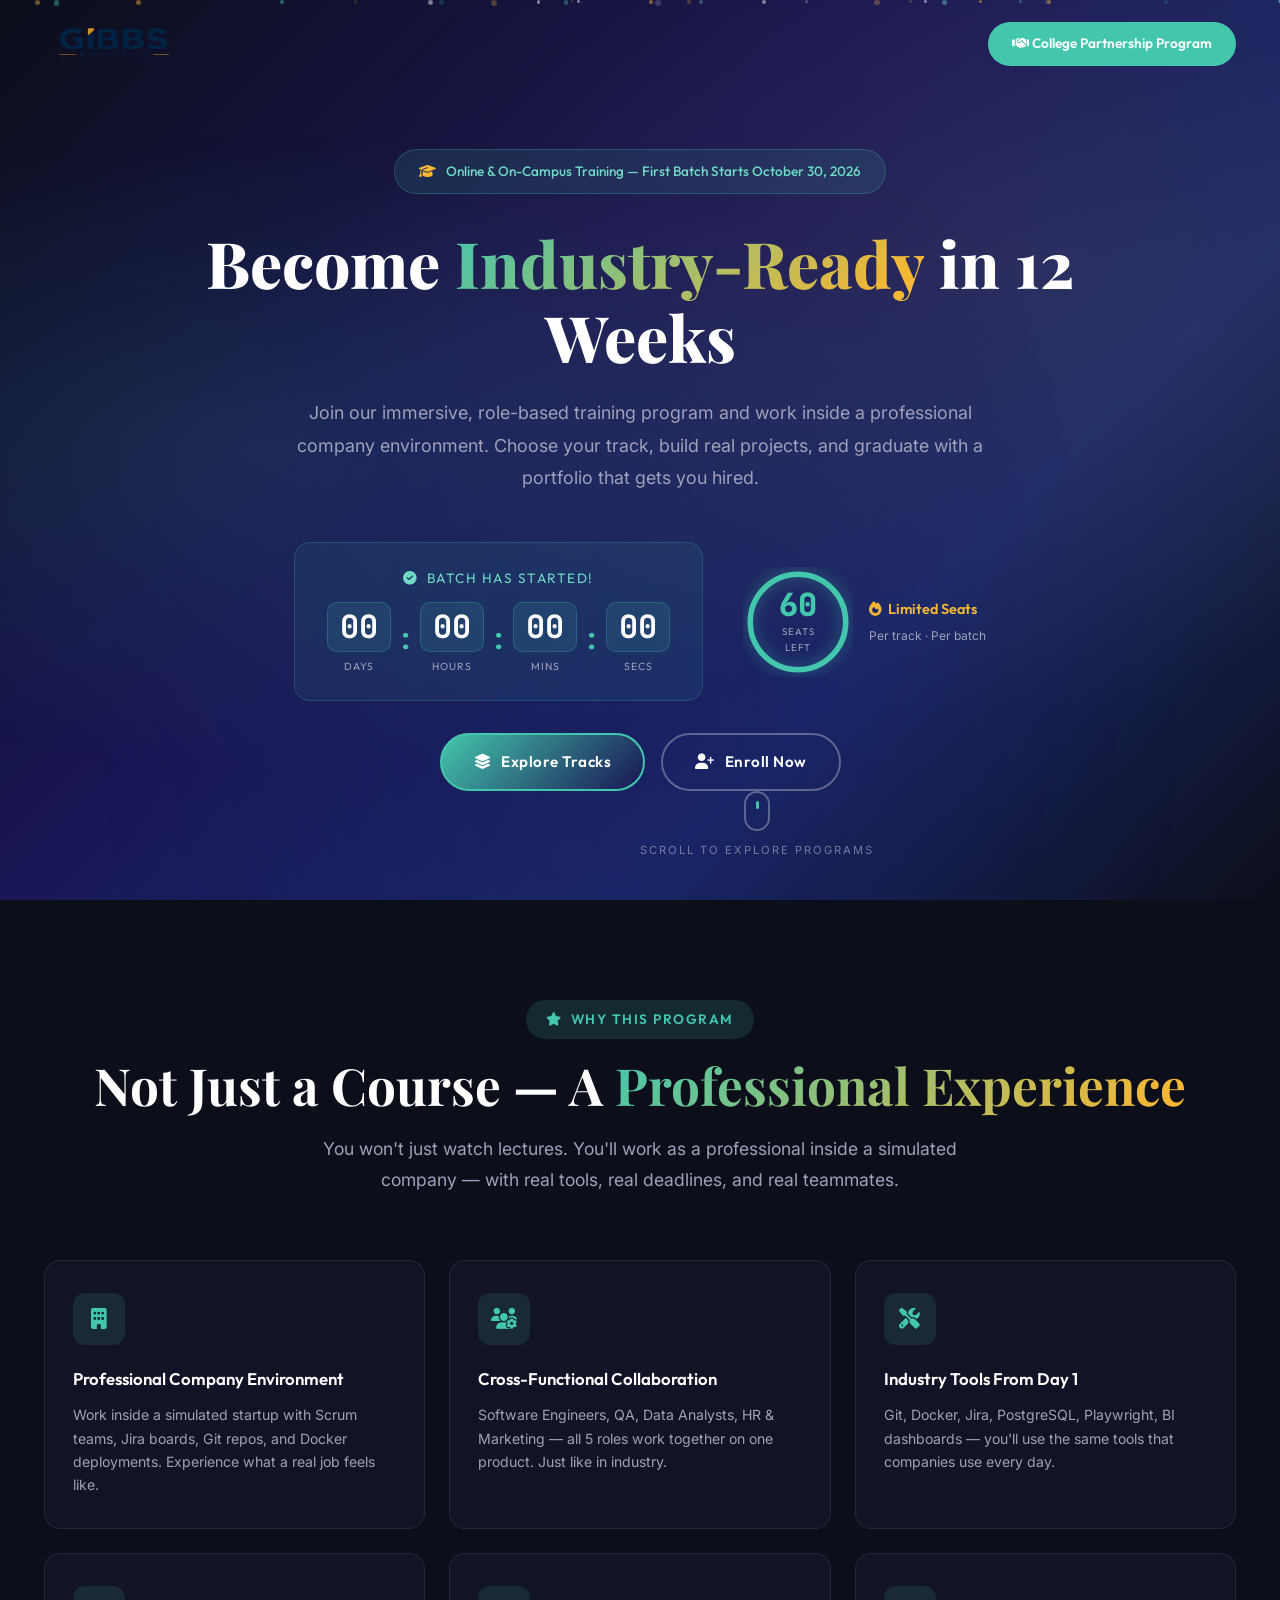
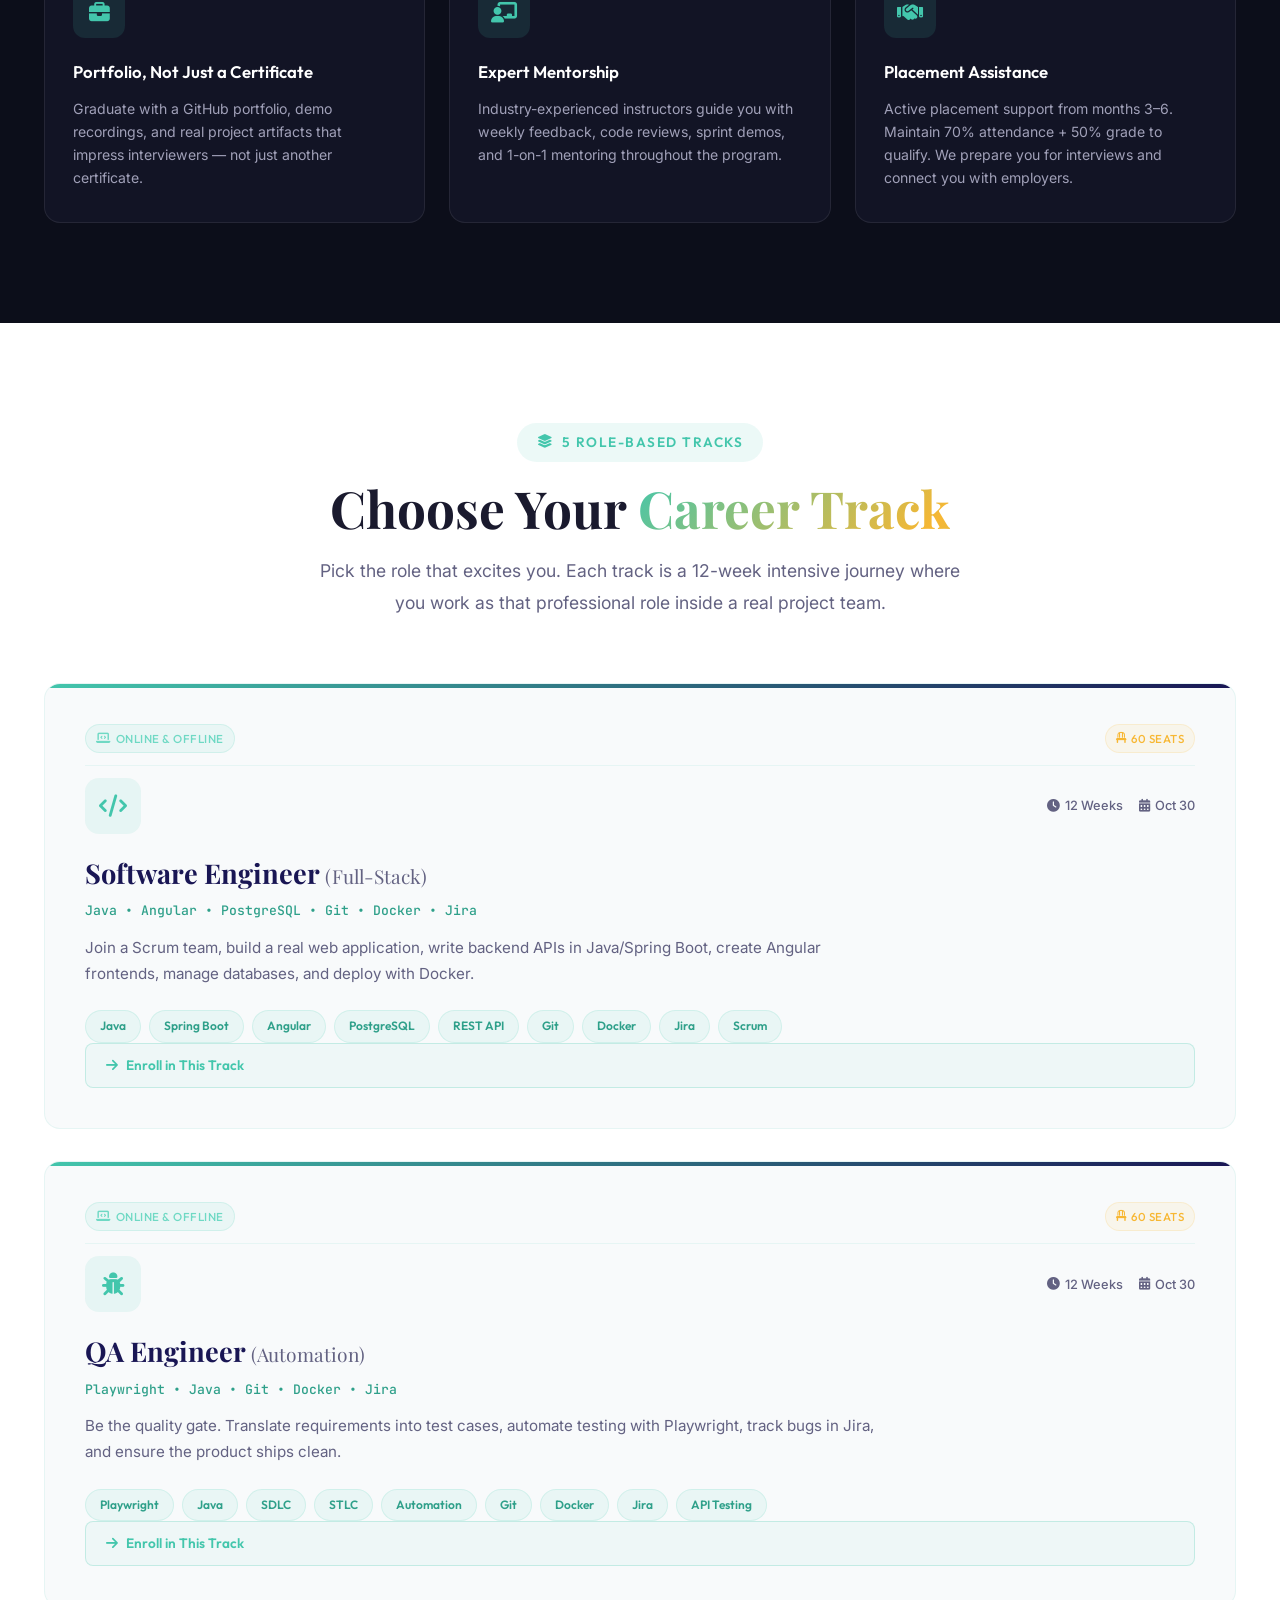
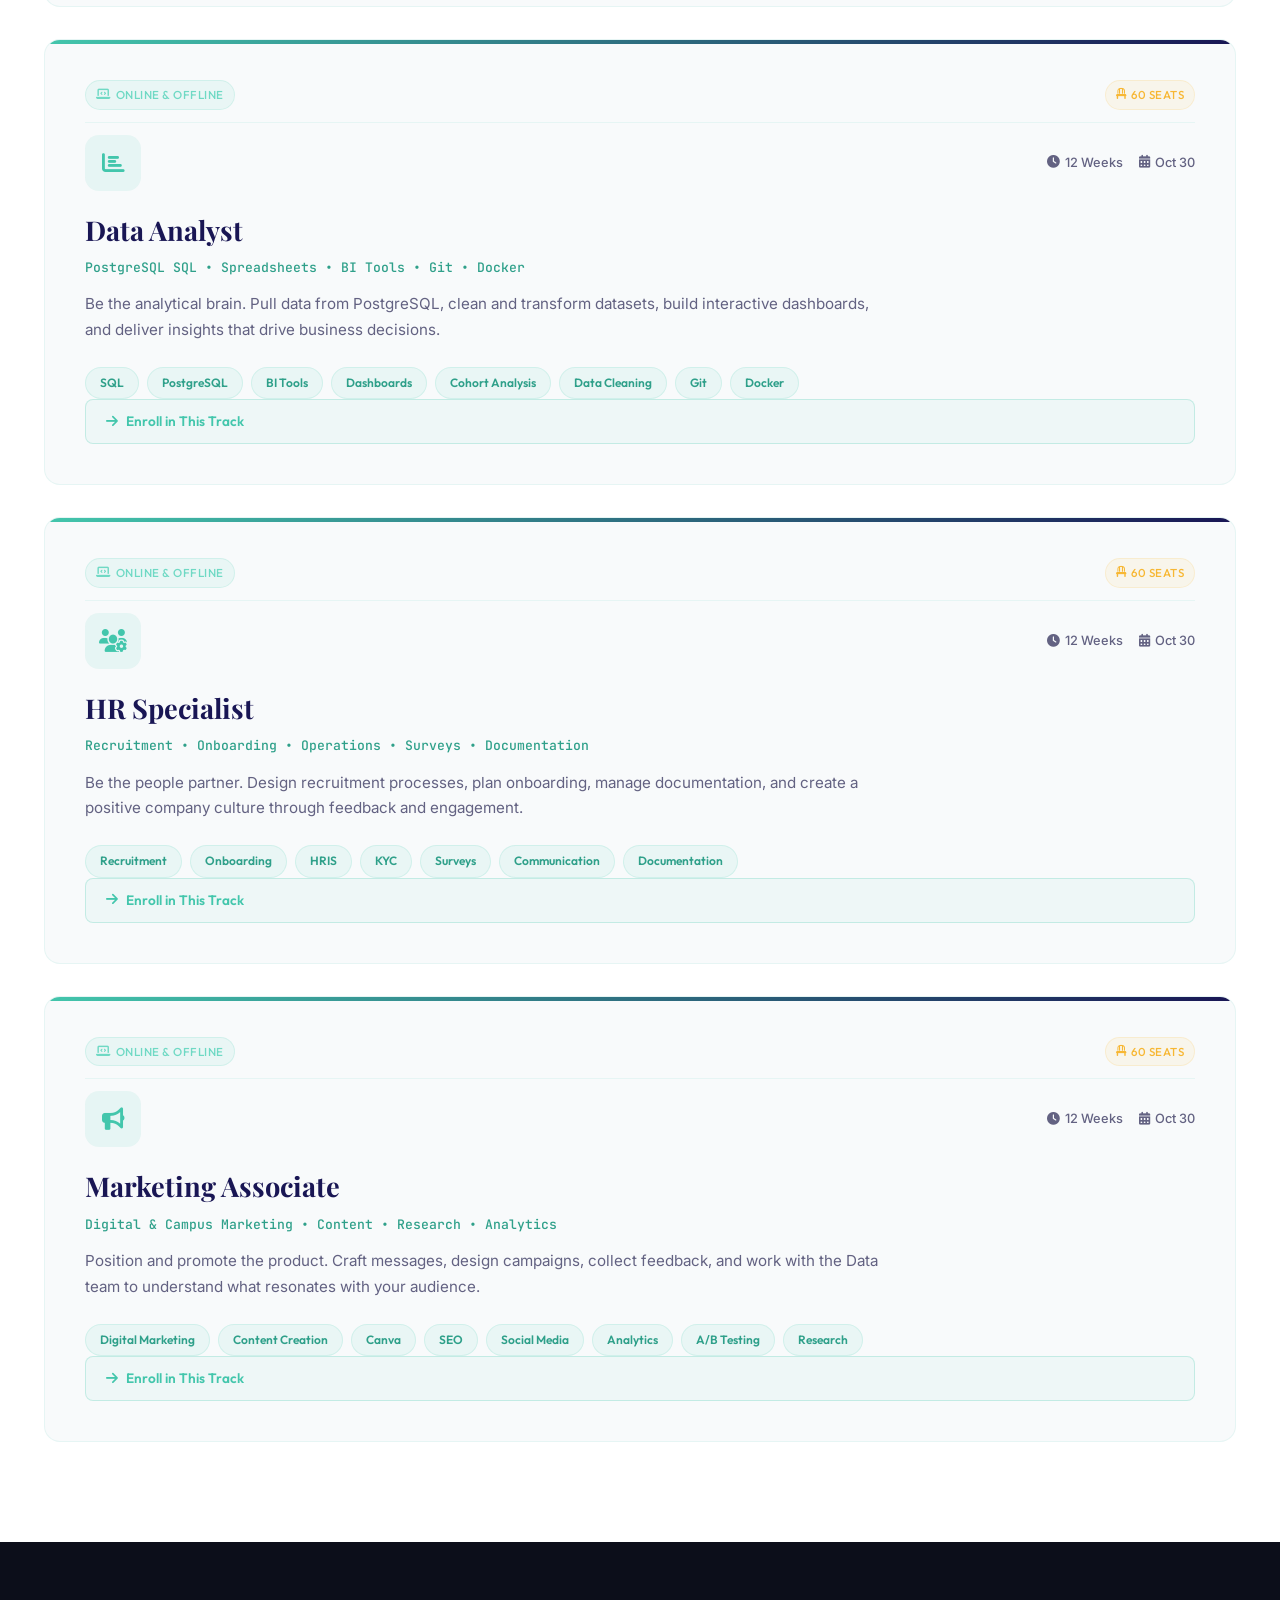
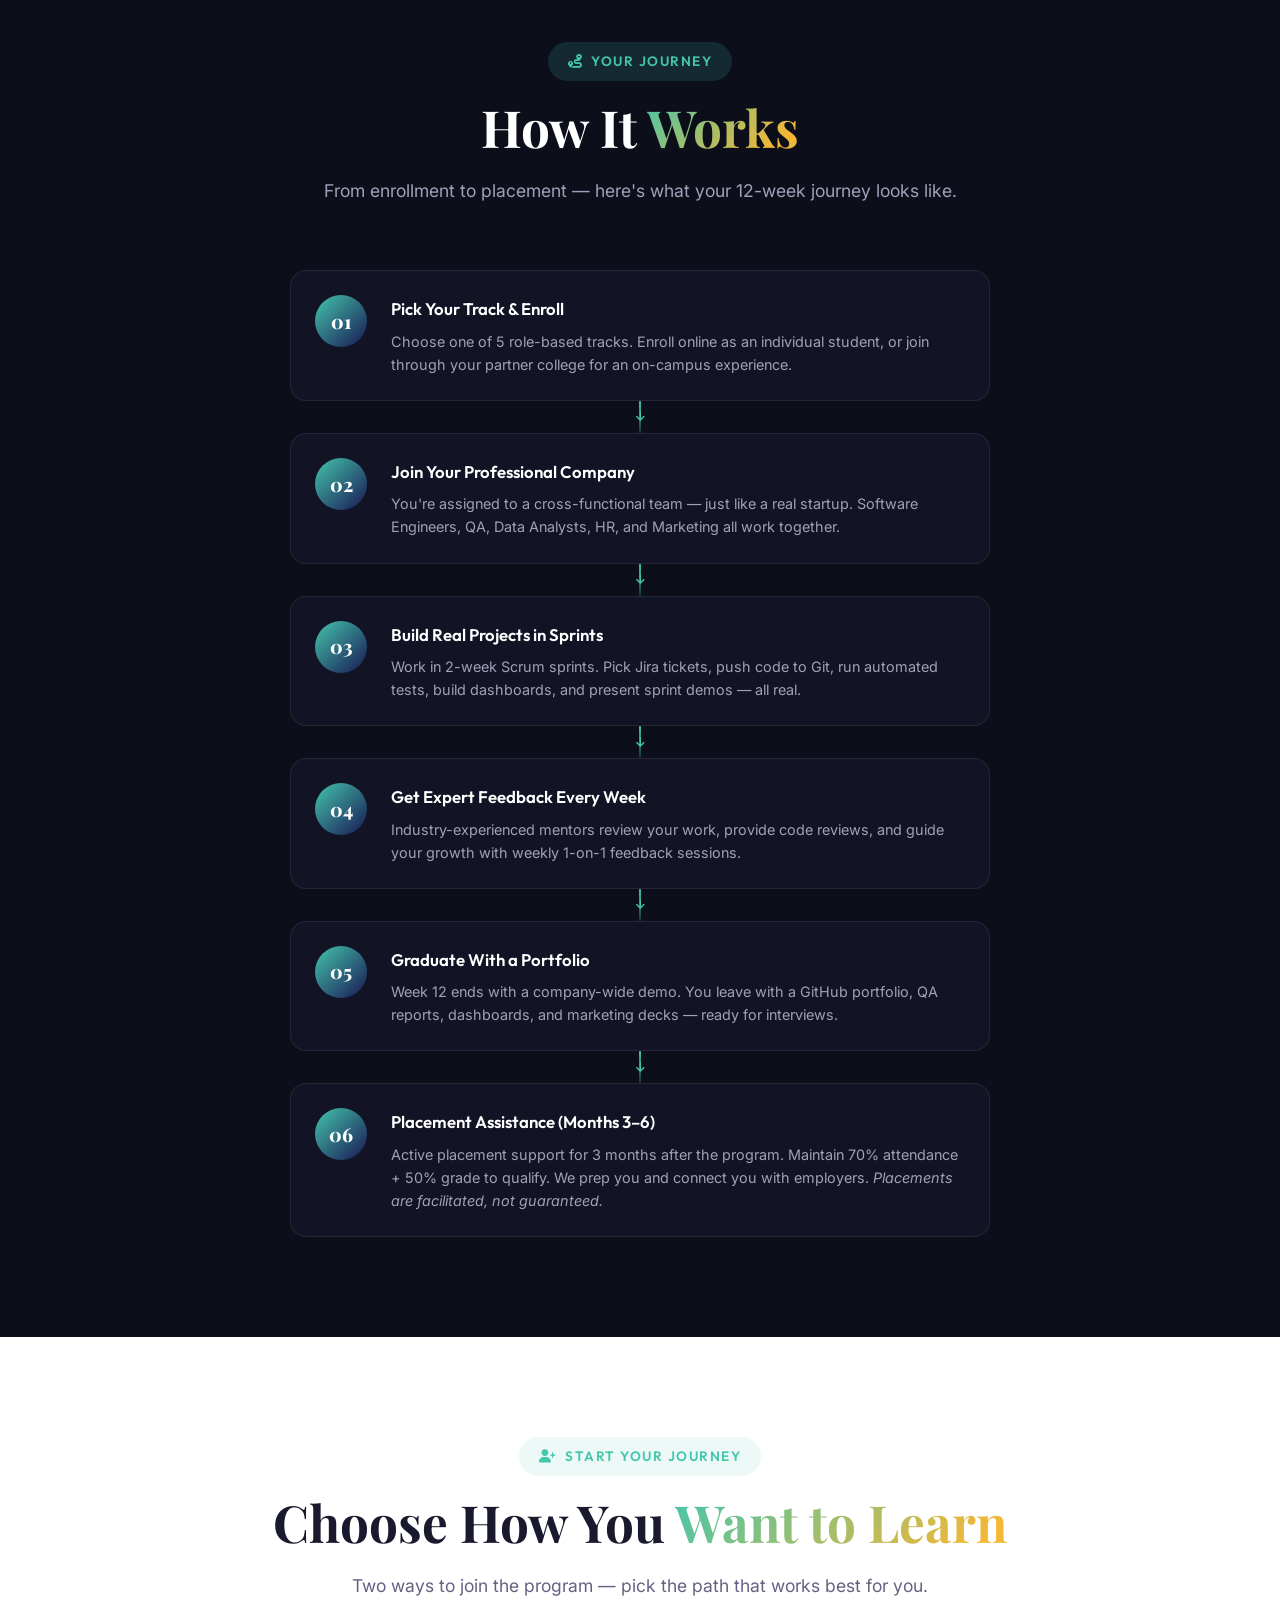
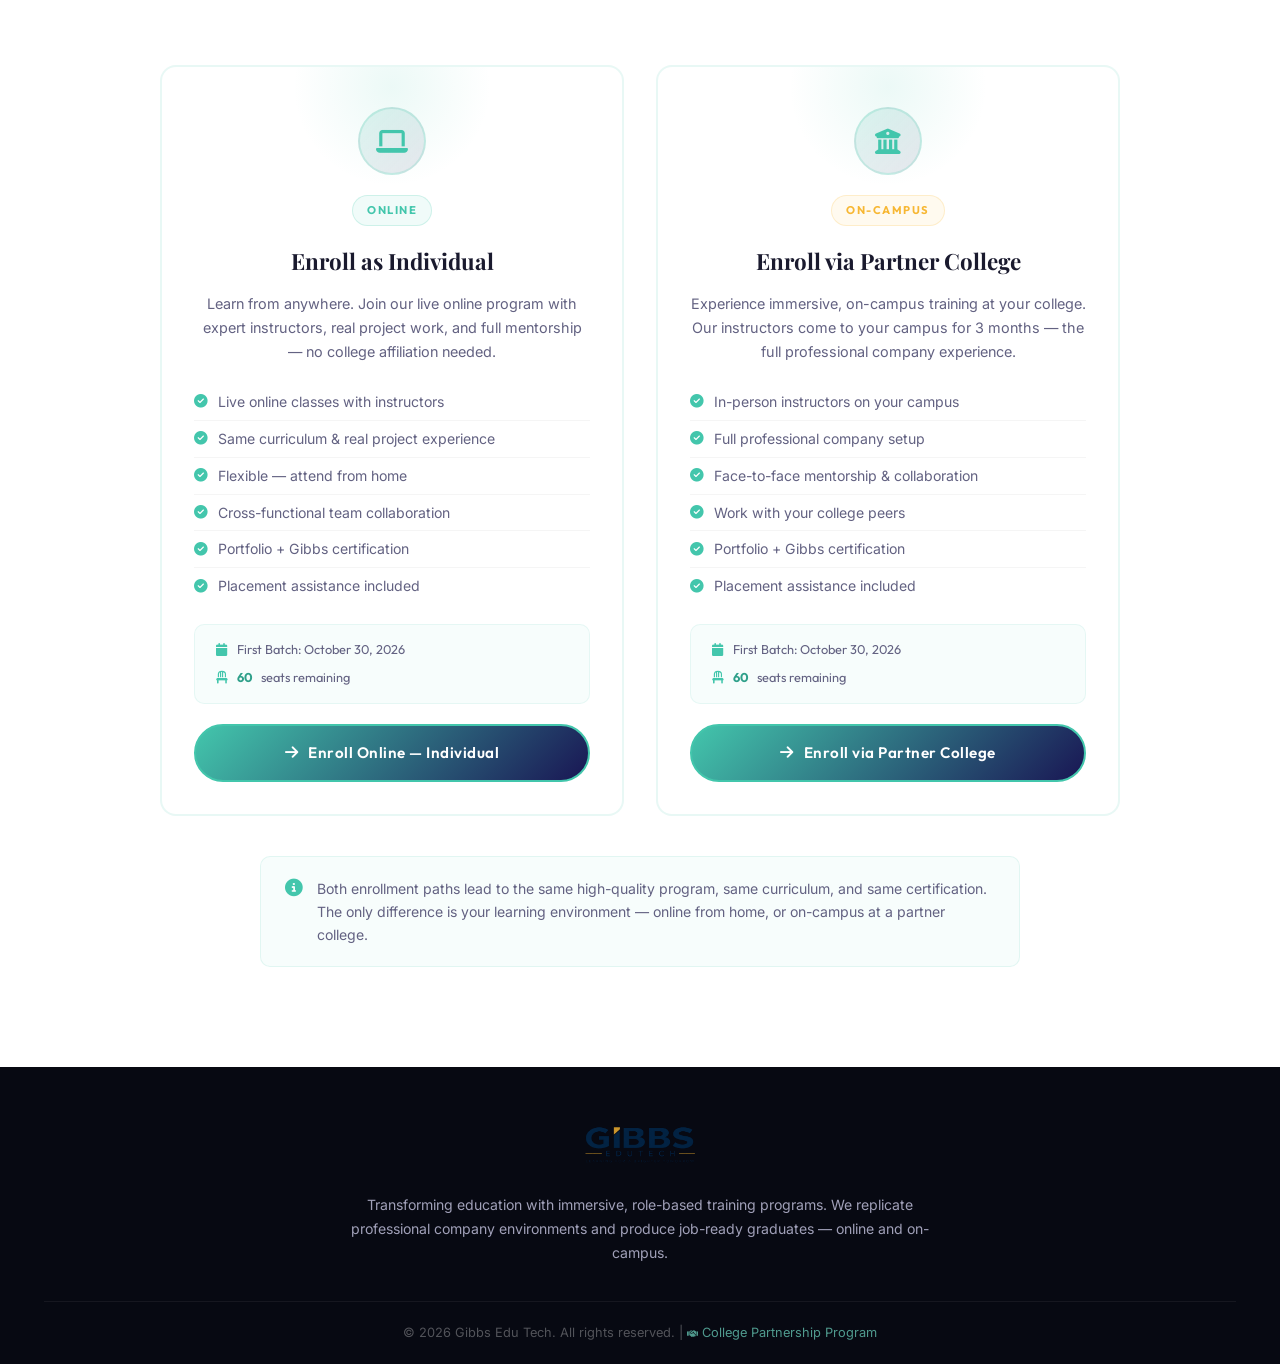
==== index.html @ beeeacd2 "feat: new student-facing index page with enrollment, countdown & seats; move partnership to partners" ====
<!DOCTYPE html>
<html lang="en">
<head>
    <meta charset="UTF-8">
    <meta name="viewport" content="width=device-width, initial-scale=1.0">
    <title>Gibbs Edu Tech — Industry-Ready Training for Students</title>
    <meta name="description" content="Become an industry-ready professional in 12 weeks. Choose from 5 role-based tracks — Software Engineer, QA Engineer, Data Analyst, HR Specialist & Marketing Associate. First batch starts October 30.">
    <link rel="icon" type="image/png" href="assets/images/gibbs-icon.png">
    <link href="https://fonts.googleapis.com/css2?family=Playfair+Display:wght@400;500;600;700;800;900&family=Inter:wght@300;400;500;600;700;800&family=Outfit:wght@300;400;500;600;700&family=JetBrains+Mono:wght@400;500;600&display=swap" rel="stylesheet">
    <link rel="stylesheet" href="https://cdnjs.cloudflare.com/ajax/libs/font-awesome/6.5.1/css/all.min.css">
    <link rel="stylesheet" href="assets/css/style.css">
    <link rel="stylesheet" href="assets/css/student.css">
</head>
<body class="student-page">

<!-- ===================== NAVIGATION ===================== -->
<nav id="main-nav">
    <div class="nav-inner">
        <a href="index.html" class="nav-logo">
            <img src="assets/images/logo.png" alt="Gibbs Edu Tech Logo" class="logo-img">
        </a>
        <ul class="nav-links">
            <!-- Navigation intentionally minimal — pages don't exist yet -->
        </ul>
        <a href="partnership.html" class="nav-cta"><i class="fas fa-handshake"></i> College Partnership Program</a>
        <button class="mobile-toggle" id="mobileToggle" aria-label="Toggle menu">
            <span></span><span></span><span></span>
        </button>
    </div>
</nav>

<!-- ===================== HERO ===================== -->
<section id="hero" class="student-hero">
    <div class="hero-bg-overlay"></div>
    <div class="hero-particles" id="heroParticles"></div>
    <div class="hero-content">
        <div class="hero-badge animate-fade-up">
            <i class="fas fa-graduation-cap"></i>
            <span>Online & On-Campus Training — First Batch Starts October 30, 2026</span>
        </div>
        <h1 class="hero-title animate-fade-up delay-1">
            Become <span class="gradient-text">Industry-Ready</span> in 12 Weeks
        </h1>
        <p class="hero-subtitle animate-fade-up delay-2">
            Join our immersive, role-based training program and work inside a professional company environment. Choose your track, build real projects, and graduate with a portfolio that gets you hired.
        </p>

        <!-- Countdown + Seats Row -->
        <div class="hero-urgency-row animate-fade-up delay-3">
            <div class="countdown-box" id="countdownBox">
                <div class="countdown-label"><i class="fas fa-clock"></i> First Batch Starts In</div>
                <div class="countdown-timer" id="countdownTimer">
                    <div class="countdown-unit">
                        <span class="cd-num" id="cdDays">00</span>
                        <span class="cd-label">Days</span>
                    </div>
                    <div class="countdown-sep">:</div>
                    <div class="countdown-unit">
                        <span class="cd-num" id="cdHours">00</span>
                        <span class="cd-label">Hours</span>
                    </div>
                    <div class="countdown-sep">:</div>
                    <div class="countdown-unit">
                        <span class="cd-num" id="cdMins">00</span>
                        <span class="cd-label">Mins</span>
                    </div>
                    <div class="countdown-sep">:</div>
                    <div class="countdown-unit">
                        <span class="cd-num" id="cdSecs">00</span>
                        <span class="cd-label">Secs</span>
                    </div>
                </div>
            </div>
            <div class="seats-box">
                <div class="seats-circle">
                    <svg viewBox="0 0 120 120" class="seats-ring">
                        <circle cx="60" cy="60" r="52" class="seats-ring-bg"/>
                        <circle cx="60" cy="60" r="52" class="seats-ring-fill" id="seatsRingFill"/>
                    </svg>
                    <div class="seats-number">
                        <span class="seats-count" id="seatsCount">60</span>
                        <span class="seats-label">seats left</span>
                    </div>
                </div>
                <div class="seats-meta">
                    <span class="seats-tag"><i class="fas fa-fire"></i> Limited Seats</span>
                    <span class="seats-sub">Per track · Per batch</span>
                </div>
            </div>
        </div>

        <div class="hero-buttons animate-fade-up delay-4">
            <a href="#tracks" class="btn btn-primary"><i class="fas fa-layer-group"></i> Explore Tracks</a>
            <a href="#enroll" class="btn btn-outline"><i class="fas fa-user-plus"></i> Enroll Now</a>
        </div>
    </div>
    <div class="scroll-indicator animate-fade-up delay-5">
        <div class="mouse"><div class="mouse-wheel"></div></div>
        <span>Scroll to explore programs</span>
    </div>
</section>

<!-- ===================== WHAT YOU GET ===================== -->
<section id="what-you-get" class="section section-dark">
    <div class="container">
        <div class="section-header">
            <span class="section-tag"><i class="fas fa-star"></i> Why This Program</span>
            <h2 class="section-title">Not Just a Course — A <span class="gradient-text">Professional Experience</span></h2>
            <p class="section-subtitle">You won't just watch lectures. You'll work as a professional inside a simulated company — with real tools, real deadlines, and real teammates.</p>
        </div>

        <div class="value-grid">
            <div class="value-card">
                <div class="value-icon"><i class="fas fa-building"></i></div>
                <h4>Professional Company Environment</h4>
                <p>Work inside a simulated startup with Scrum teams, Jira boards, Git repos, and Docker deployments. Experience what a real job feels like.</p>
            </div>
            <div class="value-card">
                <div class="value-icon"><i class="fas fa-users-cog"></i></div>
                <h4>Cross-Functional Collaboration</h4>
                <p>Software Engineers, QA, Data Analysts, HR & Marketing — all 5 roles work together on one product. Just like in industry.</p>
            </div>
            <div class="value-card">
                <div class="value-icon"><i class="fas fa-tools"></i></div>
                <h4>Industry Tools From Day 1</h4>
                <p>Git, Docker, Jira, PostgreSQL, Playwright, BI dashboards — you'll use the same tools that companies use every day.</p>
            </div>
            <div class="value-card">
                <div class="value-icon"><i class="fas fa-briefcase"></i></div>
                <h4>Portfolio, Not Just a Certificate</h4>
                <p>Graduate with a GitHub portfolio, demo recordings, and real project artifacts that impress interviewers — not just another certificate.</p>
            </div>
            <div class="value-card">
                <div class="value-icon"><i class="fas fa-chalkboard-teacher"></i></div>
                <h4>Expert Mentorship</h4>
                <p>Industry-experienced instructors guide you with weekly feedback, code reviews, sprint demos, and 1-on-1 mentoring throughout the program.</p>
            </div>
            <div class="value-card">
                <div class="value-icon"><i class="fas fa-handshake"></i></div>
                <h4>Placement Assistance</h4>
                <p>Active placement support from months 3–6. Maintain 70% attendance + 50% grade to qualify. We prepare you for interviews and connect you with employers.</p>
            </div>
        </div>
    </div>
</section>

<!-- ===================== TRACKS ===================== -->
<section id="tracks" class="section">
    <div class="container">
        <div class="section-header">
            <span class="section-tag"><i class="fas fa-layer-group"></i> 5 Role-Based Tracks</span>
            <h2 class="section-title">Choose Your <span class="gradient-text">Career Track</span></h2>
            <p class="section-subtitle">Pick the role that excites you. Each track is a 12-week intensive journey where you work as that professional role inside a real project team.</p>
        </div>

        <div class="programs-grid student-tracks-grid">

            <!-- Software Engineer -->
            <div class="program-card student-track-card" id="track-se">
                <div class="program-card-accent"></div>
                <div class="track-badge-row">
                    <span class="track-mode"><i class="fas fa-laptop-code"></i> Online & Offline</span>
                    <span class="track-seats"><i class="fas fa-chair"></i> 60 seats</span>
                </div>
                <div class="program-card-header">
                    <div class="program-icon"><i class="fas fa-code"></i></div>
                    <div class="program-meta">
                        <span class="program-duration"><i class="fas fa-clock"></i> 12 Weeks</span>
                        <span class="program-batch"><i class="fas fa-calendar-alt"></i> Oct 30</span>
                    </div>
                </div>
                <h3 class="program-name">Software Engineer <span>(Full-Stack)</span></h3>
                <p class="program-tagline">Java • Angular • PostgreSQL • Git • Docker • Jira</p>
                <p class="program-desc">Join a Scrum team, build a real web application, write backend APIs in Java/Spring Boot, create Angular frontends, manage databases, and deploy with Docker.</p>
                <div class="program-skills">
                    <span>Java</span><span>Spring Boot</span><span>Angular</span><span>PostgreSQL</span><span>REST API</span><span>Git</span><span>Docker</span><span>Jira</span><span>Scrum</span>
                </div>
                <a href="#enroll" class="track-enroll-btn"><i class="fas fa-arrow-right"></i> Enroll in This Track</a>
            </div>

            <!-- QA Engineer -->
            <div class="program-card student-track-card" id="track-qa">
                <div class="program-card-accent"></div>
                <div class="track-badge-row">
                    <span class="track-mode"><i class="fas fa-laptop-code"></i> Online & Offline</span>
                    <span class="track-seats"><i class="fas fa-chair"></i> 60 seats</span>
                </div>
                <div class="program-card-header">
                    <div class="program-icon"><i class="fas fa-bug"></i></div>
                    <div class="program-meta">
                        <span class="program-duration"><i class="fas fa-clock"></i> 12 Weeks</span>
                        <span class="program-batch"><i class="fas fa-calendar-alt"></i> Oct 30</span>
                    </div>
                </div>
                <h3 class="program-name">QA Engineer <span>(Automation)</span></h3>
                <p class="program-tagline">Playwright • Java • Git • Docker • Jira</p>
                <p class="program-desc">Be the quality gate. Translate requirements into test cases, automate testing with Playwright, track bugs in Jira, and ensure the product ships clean.</p>
                <div class="program-skills">
                    <span>Playwright</span><span>Java</span><span>SDLC</span><span>STLC</span><span>Automation</span><span>Git</span><span>Docker</span><span>Jira</span><span>API Testing</span>
                </div>
                <a href="#enroll" class="track-enroll-btn"><i class="fas fa-arrow-right"></i> Enroll in This Track</a>
            </div>

            <!-- Data Analyst -->
            <div class="program-card student-track-card" id="track-da">
                <div class="program-card-accent"></div>
                <div class="track-badge-row">
                    <span class="track-mode"><i class="fas fa-laptop-code"></i> Online & Offline</span>
                    <span class="track-seats"><i class="fas fa-chair"></i> 60 seats</span>
                </div>
                <div class="program-card-header">
                    <div class="program-icon"><i class="fas fa-chart-bar"></i></div>
                    <div class="program-meta">
                        <span class="program-duration"><i class="fas fa-clock"></i> 12 Weeks</span>
                        <span class="program-batch"><i class="fas fa-calendar-alt"></i> Oct 30</span>
                    </div>
                </div>
                <h3 class="program-name">Data Analyst</h3>
                <p class="program-tagline">PostgreSQL SQL • Spreadsheets • BI Tools • Git • Docker</p>
                <p class="program-desc">Be the analytical brain. Pull data from PostgreSQL, clean and transform datasets, build interactive dashboards, and deliver insights that drive business decisions.</p>
                <div class="program-skills">
                    <span>SQL</span><span>PostgreSQL</span><span>BI Tools</span><span>Dashboards</span><span>Cohort Analysis</span><span>Data Cleaning</span><span>Git</span><span>Docker</span>
                </div>
                <a href="#enroll" class="track-enroll-btn"><i class="fas fa-arrow-right"></i> Enroll in This Track</a>
            </div>

            <!-- HR Specialist -->
            <div class="program-card student-track-card" id="track-hr">
                <div class="program-card-accent"></div>
                <div class="track-badge-row">
                    <span class="track-mode"><i class="fas fa-laptop-code"></i> Online & Offline</span>
                    <span class="track-seats"><i class="fas fa-chair"></i> 60 seats</span>
                </div>
                <div class="program-card-header">
                    <div class="program-icon"><i class="fas fa-users-cog"></i></div>
                    <div class="program-meta">
                        <span class="program-duration"><i class="fas fa-clock"></i> 12 Weeks</span>
                        <span class="program-batch"><i class="fas fa-calendar-alt"></i> Oct 30</span>
                    </div>
                </div>
                <h3 class="program-name">HR Specialist</h3>
                <p class="program-tagline">Recruitment • Onboarding • Operations • Surveys • Documentation</p>
                <p class="program-desc">Be the people partner. Design recruitment processes, plan onboarding, manage documentation, and create a positive company culture through feedback and engagement.</p>
                <div class="program-skills">
                    <span>Recruitment</span><span>Onboarding</span><span>HRIS</span><span>KYC</span><span>Surveys</span><span>Communication</span><span>Documentation</span>
                </div>
                <a href="#enroll" class="track-enroll-btn"><i class="fas fa-arrow-right"></i> Enroll in This Track</a>
            </div>

            <!-- Marketing Associate -->
            <div class="program-card student-track-card" id="track-mkt">
                <div class="program-card-accent"></div>
                <div class="track-badge-row">
                    <span class="track-mode"><i class="fas fa-laptop-code"></i> Online & Offline</span>
                    <span class="track-seats"><i class="fas fa-chair"></i> 60 seats</span>
                </div>
                <div class="program-card-header">
                    <div class="program-icon"><i class="fas fa-bullhorn"></i></div>
                    <div class="program-meta">
                        <span class="program-duration"><i class="fas fa-clock"></i> 12 Weeks</span>
                        <span class="program-batch"><i class="fas fa-calendar-alt"></i> Oct 30</span>
                    </div>
                </div>
                <h3 class="program-name">Marketing Associate</h3>
                <p class="program-tagline">Digital & Campus Marketing • Content • Research • Analytics</p>
                <p class="program-desc">Position and promote the product. Craft messages, design campaigns, collect feedback, and work with the Data team to understand what resonates with your audience.</p>
                <div class="program-skills">
                    <span>Digital Marketing</span><span>Content Creation</span><span>Canva</span><span>SEO</span><span>Social Media</span><span>Analytics</span><span>A/B Testing</span><span>Research</span>
                </div>
                <a href="#enroll" class="track-enroll-btn"><i class="fas fa-arrow-right"></i> Enroll in This Track</a>
            </div>

        </div>
    </div>
</section>

<!-- ===================== HOW IT WORKS ===================== -->
<section id="how-it-works" class="section section-dark">
    <div class="container">
        <div class="section-header">
            <span class="section-tag"><i class="fas fa-route"></i> Your Journey</span>
            <h2 class="section-title">How It <span class="gradient-text">Works</span></h2>
            <p class="section-subtitle">From enrollment to placement — here's what your 12-week journey looks like.</p>
        </div>

        <div class="methodology-flow">
            <div class="method-step">
                <div class="method-number">01</div>
                <div class="method-content">
                    <h4>Pick Your Track & Enroll</h4>
                    <p>Choose one of 5 role-based tracks. Enroll online as an individual student, or join through your partner college for an on-campus experience.</p>
                </div>
            </div>
            <div class="method-connector"><i class="fas fa-arrow-down"></i></div>
            <div class="method-step">
                <div class="method-number">02</div>
                <div class="method-content">
                    <h4>Join Your Professional Company</h4>
                    <p>You're assigned to a cross-functional team — just like a real startup. Software Engineers, QA, Data Analysts, HR, and Marketing all work together.</p>
                </div>
            </div>
            <div class="method-connector"><i class="fas fa-arrow-down"></i></div>
            <div class="method-step">
                <div class="method-number">03</div>
                <div class="method-content">
                    <h4>Build Real Projects in Sprints</h4>
                    <p>Work in 2-week Scrum sprints. Pick Jira tickets, push code to Git, run automated tests, build dashboards, and present sprint demos — all real.</p>
                </div>
            </div>
            <div class="method-connector"><i class="fas fa-arrow-down"></i></div>
            <div class="method-step">
                <div class="method-number">04</div>
                <div class="method-content">
                    <h4>Get Expert Feedback Every Week</h4>
                    <p>Industry-experienced mentors review your work, provide code reviews, and guide your growth with weekly 1-on-1 feedback sessions.</p>
                </div>
            </div>
            <div class="method-connector"><i class="fas fa-arrow-down"></i></div>
            <div class="method-step">
                <div class="method-number">05</div>
                <div class="method-content">
                    <h4>Graduate With a Portfolio</h4>
                    <p>Week 12 ends with a company-wide demo. You leave with a GitHub portfolio, QA reports, dashboards, and marketing decks — ready for interviews.</p>
                </div>
            </div>
            <div class="method-connector"><i class="fas fa-arrow-down"></i></div>
            <div class="method-step">
                <div class="method-number">06</div>
                <div class="method-content">
                    <h4>Placement Assistance (Months 3–6)</h4>
                    <p>Active placement support for 3 months after the program. Maintain 70% attendance + 50% grade to qualify. We prep you and connect you with employers. <em>Placements are facilitated, not guaranteed.</em></p>
                </div>
            </div>
        </div>
    </div>
</section>

<!-- ===================== ENROLLMENT ===================== -->
<section id="enroll" class="section">
    <div class="container">
        <div class="section-header">
            <span class="section-tag"><i class="fas fa-user-plus"></i> Start Your Journey</span>
            <h2 class="section-title">Choose How You <span class="gradient-text">Want to Learn</span></h2>
            <p class="section-subtitle">Two ways to join the program — pick the path that works best for you.</p>
        </div>

        <div class="enroll-options-grid">
            <!-- Online / Individual -->
            <div class="enroll-card enroll-online">
                <div class="enroll-card-glow"></div>
                <div class="enroll-icon-wrap">
                    <div class="enroll-icon"><i class="fas fa-laptop"></i></div>
                </div>
                <div class="enroll-badge">Online</div>
                <h3>Enroll as Individual</h3>
                <p class="enroll-desc">Learn from anywhere. Join our live online program with expert instructors, real project work, and full mentorship — no college affiliation needed.</p>
                <ul class="enroll-features">
                    <li><i class="fas fa-check-circle"></i> Live online classes with instructors</li>
                    <li><i class="fas fa-check-circle"></i> Same curriculum & real project experience</li>
                    <li><i class="fas fa-check-circle"></i> Flexible — attend from home</li>
                    <li><i class="fas fa-check-circle"></i> Cross-functional team collaboration</li>
                    <li><i class="fas fa-check-circle"></i> Portfolio + Gibbs certification</li>
                    <li><i class="fas fa-check-circle"></i> Placement assistance included</li>
                </ul>
                <div class="enroll-batch-info">
                    <span><i class="fas fa-calendar"></i> First Batch: October 30, 2026</span>
                    <span><i class="fas fa-chair"></i> <strong>60</strong> seats remaining</span>
                </div>
                <a href="#" class="btn btn-primary enroll-cta"><i class="fas fa-arrow-right"></i> Enroll Online — Individual</a>
            </div>

            <!-- Offline / Partner College -->
            <div class="enroll-card enroll-offline">
                <div class="enroll-card-glow"></div>
                <div class="enroll-icon-wrap">
                    <div class="enroll-icon"><i class="fas fa-university"></i></div>
                </div>
                <div class="enroll-badge badge-campus">On-Campus</div>
                <h3>Enroll via Partner College</h3>
                <p class="enroll-desc">Experience immersive, on-campus training at your college. Our instructors come to your campus for 3 months — the full professional company experience.</p>
                <ul class="enroll-features">
                    <li><i class="fas fa-check-circle"></i> In-person instructors on your campus</li>
                    <li><i class="fas fa-check-circle"></i> Full professional company setup</li>
                    <li><i class="fas fa-check-circle"></i> Face-to-face mentorship & collaboration</li>
                    <li><i class="fas fa-check-circle"></i> Work with your college peers</li>
                    <li><i class="fas fa-check-circle"></i> Portfolio + Gibbs certification</li>
                    <li><i class="fas fa-check-circle"></i> Placement assistance included</li>
                </ul>
                <div class="enroll-batch-info">
                    <span><i class="fas fa-calendar"></i> First Batch: October 30, 2026</span>
                    <span><i class="fas fa-chair"></i> <strong>60</strong> seats remaining</span>
                </div>
                <a href="#" class="btn btn-primary enroll-cta"><i class="fas fa-arrow-right"></i> Enroll via Partner College</a>
            </div>
        </div>

        <!-- Additional Info -->
        <div class="enroll-note animate-fade-up">
            <i class="fas fa-info-circle"></i>
            <p>Both enrollment paths lead to the same high-quality program, same curriculum, and same certification. The only difference is your learning environment — online from home, or on-campus at a partner college.</p>
        </div>
    </div>
</section>

<!-- ===================== FOOTER ===================== -->
<footer id="footer">
    <div class="container">
        <div class="footer-simple">
            <div class="footer-brand-section">
                <a href="index.html" class="nav-logo" style="display: inline-block; margin-bottom: 8px;">
                    <img src="assets/images/logo.png" alt="Gibbs Edu Tech Logo" class="logo-img">
                </a>
                <p class="footer-desc">Transforming education with immersive, role-based training programs. We replicate professional company environments and produce job-ready graduates — online and on-campus.</p>
            </div>
        </div>
        <div class="footer-bottom">
            <p>&copy; 2026 Gibbs Edu Tech. All rights reserved. | <a href="partnership.html" style="color: var(--primary-light); opacity: 0.7; transition: opacity 0.2s;" onmouseover="this.style.opacity='1'" onmouseout="this.style.opacity='0.7'"><i class="fas fa-handshake" style="font-size: 0.7em; margin-right: 4px;"></i>College Partnership Program</a></p>
        </div>
    </div>
</footer>

<!-- Back to Top -->
<button id="backToTop" aria-label="Back to top"><i class="fas fa-arrow-up"></i></button>

<script src="assets/js/script.js"></script>
<script src="assets/js/student.js"></script>
</body>
</html>
---- assets/css/style.css ----
/* ===========================
   GIBBS EDU TECH — SALES PROPOSAL
   Design System & Styles
   =========================== */

/* --- CSS Variables / Design Tokens --- */
:root {
    /* Colors */
    --primary: #43c6ac;
    --primary-dark: #2fa08a;
    --primary-light: #6fd9c4;
    --secondary: #191654;
    --secondary-light: #2a2580;
    --accent: #f7b733;
    --accent-light: #fad06e;
    --danger: #e74c3c;
    --success: #2ecc71;
    --neutral: #95a5a6;

    --bg-dark: #0c0e1a;
    --bg-darker: #070912;
    --bg-card-dark: rgba(20, 22, 40, 0.85);
    --bg-light: #f8fafb;
    --bg-white: #ffffff;

    --text-primary: #1a1a2e;
    --text-secondary: #636282;
    --text-light: #a0a0b8;
    --text-white: #ffffff;
    --text-on-dark: #d0d0e8;

    --border-light: rgba(67, 198, 172, 0.15);
    --border-dark: rgba(255, 255, 255, 0.08);

    /* Gradients */
    --gradient-primary: linear-gradient(135deg, #43c6ac 0%, #191654 100%);
    --gradient-hero: linear-gradient(135deg, #0c0e1a 0%, #191654 40%, #1a2a6c 70%, #0c0e1a 100%);
    --gradient-card: linear-gradient(145deg, rgba(67, 198, 172, 0.08) 0%, rgba(25, 22, 84, 0.05) 100%);
    --gradient-text: linear-gradient(135deg, #43c6ac, #f7b733, #43c6ac);
    --gradient-glow: radial-gradient(ellipse at center, rgba(67, 198, 172, 0.15) 0%, transparent 70%);

    /* Shadows */
    --shadow-sm: 0 2px 8px rgba(0, 0, 0, 0.06);
    --shadow-md: 0 4px 20px rgba(0, 0, 0, 0.1);
    --shadow-lg: 0 8px 40px rgba(0, 0, 0, 0.15);
    --shadow-glow: 0 0 30px rgba(67, 198, 172, 0.25);
    --shadow-card: 0 4px 24px rgba(0, 0, 0, 0.08);

    /* Typography */
    --font-display: 'Playfair Display', Georgia, serif;
    --font-body: 'Inter', -apple-system, BlinkMacSystemFont, sans-serif;
    --font-accent: 'Outfit', sans-serif;
    --font-mono: 'JetBrains Mono', 'Fira Code', monospace;

    /* Spacing */
    --section-padding: 100px 0;
    --container-max: 1240px;
    --border-radius: 16px;
    --border-radius-sm: 10px;
    --border-radius-xs: 6px;

    /* Transitions */
    --transition-fast: 0.2s ease;
    --transition-med: 0.35s cubic-bezier(0.4, 0, 0.2, 1);
    --transition-slow: 0.6s cubic-bezier(0.4, 0, 0.2, 1);
}

/* --- Reset & Base --- */
*, *::before, *::after { margin: 0; padding: 0; box-sizing: border-box; }

html {
    scroll-behavior: smooth;
    scroll-padding-top: 80px;
    font-size: 16px;
}

body {
    font-family: var(--font-body);
    color: var(--text-primary);
    background: var(--bg-white);
    line-height: 1.7;
    overflow-x: hidden;
    -webkit-font-smoothing: antialiased;
}

img { max-width: 100%; height: auto; display: block; }
a { text-decoration: none; color: inherit; transition: color var(--transition-fast); }
ul { list-style: none; }

.container {
    max-width: var(--container-max);
    margin: 0 auto;
    padding: 0 24px;
}

.section {
    padding: var(--section-padding);
    position: relative;
}

.section-dark {
    background: var(--bg-dark);
    color: var(--text-on-dark);
}

/* --- Gradient Text --- */
.gradient-text {
    background: var(--gradient-text);
    background-size: 200% auto;
    -webkit-background-clip: text;
    -webkit-text-fill-color: transparent;
    background-clip: text;
    animation: gradientShift 4s linear infinite;
}

@keyframes gradientShift {
    0% { background-position: 0% center; }
    100% { background-position: 200% center; }
}

/* --- Section Headers --- */
.section-header { text-align: center; margin-bottom: 64px; }

.section-tag {
    display: inline-flex;
    align-items: center;
    gap: 8px;
    padding: 8px 20px;
    border-radius: 50px;
    background: rgba(67, 198, 172, 0.1);
    color: var(--primary);
    font-family: var(--font-accent);
    font-size: 0.85rem;
    font-weight: 600;
    text-transform: uppercase;
    letter-spacing: 1.5px;
    margin-bottom: 16px;
}

.section-dark .section-tag { background: rgba(67, 198, 172, 0.15); }

.section-title {
    font-family: var(--font-display);
    font-size: clamp(2rem, 4vw, 3.2rem);
    font-weight: 700;
    line-height: 1.2;
    margin-bottom: 16px;
}

.section-dark .section-title { color: var(--text-white); }

.section-subtitle {
    font-size: 1.1rem;
    color: var(--text-secondary);
    max-width: 640px;
    margin: 0 auto;
    line-height: 1.8;
}

.section-dark .section-subtitle { color: var(--text-light); }

/* --- Buttons --- */
.btn {
    display: inline-flex;
    align-items: center;
    gap: 10px;
    padding: 14px 32px;
    border-radius: 50px;
    font-family: var(--font-accent);
    font-weight: 600;
    font-size: 0.95rem;
    letter-spacing: 0.5px;
    transition: all var(--transition-med);
    cursor: pointer;
    border: 2px solid transparent;
}

.btn-primary {
    background: var(--gradient-primary);
    color: var(--text-white);
    border-color: var(--primary);
}

.btn-primary:hover {
    transform: translateY(-3px);
    box-shadow: var(--shadow-glow);
}

.btn-outline {
    background: transparent;
    color: var(--text-white);
    border: 2px solid rgba(255, 255, 255, 0.3);
}

.btn-outline:hover {
    background: rgba(255, 255, 255, 0.1);
    border-color: var(--primary);
    color: var(--primary-light);
    transform: translateY(-3px);
}

.btn-full { width: 100%; justify-content: center; }

/* ===================== NAVIGATION ===================== */
#main-nav {
    position: fixed;
    top: 0; left: 0; right: 0;
    z-index: 1000;
    padding: 16px 0;
    transition: all var(--transition-med);
    background: transparent;
}

#main-nav.scrolled {
    background: rgba(12, 14, 26, 0.92);
    backdrop-filter: blur(20px);
    padding: 10px 0;
    box-shadow: 0 4px 30px rgba(0, 0, 0, 0.3);
}

.nav-inner {
    max-width: var(--container-max);
    margin: 0 auto;
    padding: 0 24px;
    display: flex;
    align-items: center;
    justify-content: space-between;
}

.nav-logo {
    display: flex;
    align-items: center;
    gap: 12px;
    text-decoration: none;
}

.logo-img {
    height: 56px;
    width: auto;
    max-width: 280px;
    object-fit: contain;
    display: block;
    border-radius: 6px;
    transition: transform var(--transition-fast);
}

.nav-logo:hover .logo-img {
    transform: scale(1.03);
}

.logo-icon {
    width: 44px; height: 44px;
    border-radius: 12px;
    background: var(--gradient-primary);
    display: flex;
    align-items: center;
    justify-content: center;
    font-family: var(--font-display);
    font-weight: 800;
    font-size: 1.2rem;
    color: var(--text-white);
}

.logo-text { display: flex; flex-direction: column; }

.logo-name {
    font-family: var(--font-display);
    font-weight: 700;
    font-size: 1.15rem;
    color: var(--text-white);
    line-height: 1.1;
}

.logo-sub {
    font-size: 0.68rem;
    color: var(--primary-light);
    letter-spacing: 1px;
    text-transform: uppercase;
    font-weight: 500;
}

.nav-links {
    display: flex;
    align-items: center;
    gap: 32px;
}

.nav-links a {
    font-family: var(--font-accent);
    font-weight: 500;
    font-size: 0.9rem;
    color: rgba(255, 255, 255, 0.8);
    position: relative;
    padding: 4px 0;
}

.nav-links a::after {
    content: '';
    position: absolute;
    bottom: -2px; left: 0;
    width: 0; height: 2px;
    background: var(--primary);
    transition: width var(--transition-med);
}

.nav-links a:hover { color: var(--primary-light); }
.nav-links a:hover::after { width: 100%; }

.nav-cta {
    padding: 10px 24px;
    border-radius: 50px;
    background: var(--primary);
    color: var(--text-white) !important;
    font-family: var(--font-accent);
    font-weight: 600;
    font-size: 0.85rem;
    transition: all var(--transition-med);
}

.nav-cta:hover {
    background: var(--primary-dark);
    transform: translateY(-2px);
    box-shadow: var(--shadow-glow);
}

.mobile-toggle {
    display: none;
    flex-direction: column;
    gap: 5px;
    background: none;
    border: none;
    cursor: pointer;
}

.mobile-toggle span {
    width: 24px; height: 2px;
    background: var(--text-white);
    border-radius: 2px;
}

/* ===================== HERO ===================== */
#hero {
    min-height: 100vh;
    display: flex;
    align-items: center;
    justify-content: center;
    position: relative;
    overflow: hidden;
    background: var(--gradient-hero);
    padding: 120px 24px 80px;
}

.hero-bg-overlay {
    position: absolute;
    inset: 0;
    background:
        radial-gradient(ellipse at 20% 50%, rgba(67, 198, 172, 0.12) 0%, transparent 50%),
        radial-gradient(ellipse at 80% 30%, rgba(247, 183, 51, 0.08) 0%, transparent 50%),
        radial-gradient(ellipse at 50% 80%, rgba(25, 22, 84, 0.3) 0%, transparent 60%);
    z-index: 1;
}

.hero-particles { position: absolute; inset: 0; z-index: 1; overflow: hidden; }

.hero-particle {
    position: absolute;
    width: 4px; height: 4px;
    background: var(--primary);
    border-radius: 50%;
    opacity: 0;
    animation: particleFloat 8s infinite ease-in-out;
}

@keyframes particleFloat {
    0% { opacity: 0; transform: translateY(100vh) scale(0); }
    10% { opacity: 0.6; }
    90% { opacity: 0.2; }
    100% { opacity: 0; transform: translateY(-100px) scale(1.5); }
}

.hero-content {
    position: relative;
    z-index: 10;
    text-align: center;
    max-width: 960px;
    margin: 0 auto;
}

.hero-badge {
    display: inline-flex;
    align-items: center;
    gap: 10px;
    padding: 10px 24px;
    border-radius: 50px;
    background: rgba(67, 198, 172, 0.12);
    border: 1px solid rgba(67, 198, 172, 0.25);
    color: var(--primary-light);
    font-family: var(--font-accent);
    font-size: 0.85rem;
    font-weight: 500;
    margin-bottom: 32px;
    backdrop-filter: blur(10px);
}

.hero-badge i { color: var(--accent); }

.hero-title {
    font-family: var(--font-display);
    font-size: clamp(2.3rem, 5vw, 4.2rem);
    font-weight: 800;
    color: var(--text-white);
    line-height: 1.15;
    margin-bottom: 24px;
}

.hero-subtitle {
    font-size: clamp(0.95rem, 1.4vw, 1.15rem);
    color: var(--text-light);
    max-width: 720px;
    margin: 0 auto 48px;
    line-height: 1.8;
}

.hero-stats {
    display: flex;
    align-items: center;
    justify-content: center;
    gap: 40px;
    margin-bottom: 48px;
    flex-wrap: wrap;
}

.stat-item { text-align: center; }

.stat-number {
    font-family: var(--font-display);
    font-size: clamp(2rem, 3vw, 2.8rem);
    font-weight: 800;
    color: var(--primary-light);
    display: inline;
}

.stat-suffix {
    font-family: var(--font-display);
    font-size: clamp(1rem, 1.5vw, 1.3rem);
    font-weight: 700;
    color: var(--primary);
}

.stat-label {
    display: block;
    font-size: 0.78rem;
    color: var(--text-light);
    text-transform: uppercase;
    letter-spacing: 1px;
    margin-top: 4px;
    font-weight: 500;
}

.stat-divider { width: 1px; height: 50px; background: rgba(255, 255, 255, 0.12); }

.hero-buttons {
    display: flex;
    align-items: center;
    justify-content: center;
    gap: 16px;
    flex-wrap: wrap;
}

.scroll-indicator {
    position: absolute;
    bottom: 40px; left: 50%;
    transform: translateX(-50%);
    z-index: 10;
    display: flex;
    flex-direction: column;
    align-items: center;
    gap: 10px;
}

.mouse {
    width: 26px; height: 40px;
    border: 2px solid rgba(255, 255, 255, 0.3);
    border-radius: 13px;
    display: flex;
    justify-content: center;
    padding-top: 8px;
}

.mouse-wheel {
    width: 3px; height: 8px;
    background: var(--primary);
    border-radius: 2px;
    animation: scrollWheel 2s infinite;
}

@keyframes scrollWheel {
    0% { opacity: 1; transform: translateY(0); }
    100% { opacity: 0; transform: translateY(12px); }
}

.scroll-indicator span {
    font-size: 0.7rem;
    color: rgba(255, 255, 255, 0.4);
    text-transform: uppercase;
    letter-spacing: 2px;
}

/* Animations */
.animate-fade-up {
    opacity: 0;
    transform: translateY(30px);
    animation: fadeUp 0.8s ease forwards;
}

.delay-1 { animation-delay: 0.15s; }
.delay-2 { animation-delay: 0.3s; }
.delay-3 { animation-delay: 0.45s; }
.delay-4 { animation-delay: 0.6s; }
.delay-5 { animation-delay: 0.75s; }

@keyframes fadeUp { to { opacity: 1; transform: translateY(0); } }

/* ===================== PREPARED FOR BANNER ===================== */
.prepared-for-banner {
    display: grid;
    grid-template-columns: 1fr 1fr;
    gap: 0;
    border-radius: var(--border-radius);
    overflow: hidden;
    box-shadow: var(--shadow-lg);
}

.pfb-left, .pfb-right {
    padding: 40px;
}

.pfb-left {
    background: linear-gradient(135deg, #f0fdf8 0%, #e8f8f5 100%);
    border-right: 3px solid var(--primary);
}

.pfb-right {
    background: linear-gradient(135deg, #eef2ff 0%, #e8ecf8 100%);
}

.pfb-tag {
    display: inline-block;
    padding: 4px 14px;
    border-radius: 50px;
    background: rgba(67, 198, 172, 0.15);
    color: var(--primary-dark);
    font-family: var(--font-accent);
    font-size: 0.72rem;
    font-weight: 600;
    text-transform: uppercase;
    letter-spacing: 1.5px;
    margin-bottom: 12px;
}

.pfb-right .pfb-tag {
    background: rgba(25, 22, 84, 0.1);
    color: var(--secondary);
}

.prepared-for-banner h2 {
    font-family: var(--font-display);
    font-size: 1.6rem;
    font-weight: 700;
    color: var(--secondary);
    margin-bottom: 8px;
}

.prepared-for-banner p {
    font-size: 0.88rem;
    color: var(--text-secondary);
    line-height: 1.6;
}

.pfb-detail {
    margin-top: 12px;
    font-size: 0.85rem !important;
    color: var(--text-secondary);
}

/* ===================== CHALLENGE / SOLUTION ===================== */
.challenge-solution-grid {
    display: grid;
    grid-template-columns: 1fr 1fr;
    gap: 24px;
    margin-bottom: 48px;
}

.cs-card {
    padding: 36px;
    border-radius: var(--border-radius);
    background: var(--bg-card-dark);
    border: 1px solid var(--border-dark);
}

.cs-header {
    display: flex;
    align-items: center;
    gap: 14px;
    margin-bottom: 24px;
}

.cs-icon {
    width: 48px; height: 48px;
    border-radius: 12px;
    display: flex;
    align-items: center;
    justify-content: center;
    font-size: 1.2rem;
}

.challenge-icon { background: rgba(231, 76, 60, 0.15); color: var(--danger); }
.solution-icon { background: rgba(46, 204, 113, 0.15); color: var(--success); }

.cs-header h3 {
    font-family: var(--font-display);
    font-size: 1.3rem;
    font-weight: 700;
    color: var(--text-white);
}

.cs-list {
    display: flex;
    flex-direction: column;
    gap: 14px;
}

.cs-list li {
    display: flex;
    align-items: flex-start;
    gap: 12px;
    font-size: 0.92rem;
    color: var(--text-light);
    line-height: 1.6;
}

.cs-list li i { margin-top: 4px; font-size: 0.85rem; }
.challenge-card .cs-list li i { color: rgba(231, 76, 60, 0.6); }
.solution-card .cs-list li i { color: var(--success); }

/* Overview Image */
.overview-image-section {
    border-radius: var(--border-radius);
    overflow: hidden;
    box-shadow: var(--shadow-lg);
}

.overview-img {
    width: 100%;
    height: 400px;
    object-fit: cover;
}

.overview-caption {
    padding: 16px 24px;
    background: rgba(20, 22, 40, 0.9);
    color: var(--text-light);
    font-size: 0.85rem;
    display: flex;
    align-items: center;
    gap: 8px;
}

.overview-caption i { color: var(--primary); }

/* ===================== PROGRAMS ===================== */
.programs-grid {
    display: flex;
    flex-direction: column;
    gap: 32px;
}

.program-card {
    background: var(--bg-light);
    border: 1px solid rgba(67, 198, 172, 0.1);
    border-radius: var(--border-radius);
    padding: 40px;
    position: relative;
    overflow: hidden;
    transition: all var(--transition-med);
}

.program-card:hover {
    box-shadow: var(--shadow-lg);
    border-color: rgba(67, 198, 172, 0.25);
}

.program-card-accent {
    position: absolute;
    top: 0; left: 0; right: 0;
    height: 4px;
    background: var(--gradient-primary);
}

.program-card-header {
    display: flex;
    align-items: center;
    justify-content: space-between;
    margin-bottom: 16px;
}

.program-icon {
    width: 56px; height: 56px;
    border-radius: 14px;
    background: rgba(67, 198, 172, 0.1);
    display: flex;
    align-items: center;
    justify-content: center;
    color: var(--primary);
    font-size: 1.4rem;
}

.program-meta {
    display: flex;
    gap: 16px;
}

.program-meta span {
    font-size: 0.8rem;
    color: var(--text-secondary);
    display: flex;
    align-items: center;
    gap: 5px;
    font-weight: 500;
}

.program-name {
    font-family: var(--font-display);
    font-size: 1.7rem;
    font-weight: 700;
    color: var(--secondary);
    margin-bottom: 4px;
}

.program-name span {
    font-weight: 400;
    color: var(--text-secondary);
    font-size: 1.2rem;
}

.program-tagline {
    font-family: var(--font-mono);
    font-size: 0.82rem;
    color: var(--primary-dark);
    margin-bottom: 12px;
    font-weight: 500;
}

.program-desc {
    font-size: 0.95rem;
    color: var(--text-secondary);
    line-height: 1.7;
    margin-bottom: 24px;
    max-width: 800px;
}

/* Program Curriculum */
.program-curriculum {
    margin-bottom: 24px;
    padding: 24px;
    border-radius: var(--border-radius-sm);
    background: rgba(67, 198, 172, 0.04);
    border: 1px solid rgba(67, 198, 172, 0.08);
}

.program-curriculum h4 {
    font-family: var(--font-accent);
    font-size: 1rem;
    font-weight: 600;
    color: var(--secondary);
    margin-bottom: 20px;
    display: flex;
    align-items: center;
    gap: 8px;
}

.program-curriculum h4 i { color: var(--primary); }

.month-block {
    margin-bottom: 20px;
}

.month-block:last-child { margin-bottom: 0; }

.month-label {
    display: inline-block;
    padding: 4px 14px;
    border-radius: 50px;
    background: var(--gradient-primary);
    color: var(--text-white);
    font-family: var(--font-accent);
    font-size: 0.72rem;
    font-weight: 600;
    text-transform: uppercase;
    letter-spacing: 1px;
    margin-bottom: 10px;
}

.month-block ul {
    display: grid;
    grid-template-columns: 1fr 1fr;
    gap: 8px 20px;
}

.month-block li {
    font-size: 0.85rem;
    color: var(--text-secondary);
    line-height: 1.5;
    padding-left: 16px;
    position: relative;
}

.month-block li::before {
    content: '•';
    position: absolute;
    left: 0;
    color: var(--primary);
    font-weight: 700;
}

/* Program Skills */
.program-skills {
    display: flex;
    flex-wrap: wrap;
    gap: 8px;
}

.program-skills span {
    padding: 5px 14px;
    border-radius: 50px;
    font-size: 0.75rem;
    font-weight: 600;
    font-family: var(--font-accent);
    background: rgba(67, 198, 172, 0.08);
    color: var(--primary-dark);
    border: 1px solid rgba(67, 198, 172, 0.15);
    transition: all var(--transition-fast);
}

.program-skills span:hover {
    background: var(--primary);
    color: var(--text-white);
    border-color: var(--primary);
}

/* ===================== METHODOLOGY ===================== */
.methodology-flow {
    max-width: 700px;
    margin: 0 auto;
    display: flex;
    flex-direction: column;
    align-items: center;
}

.method-step {
    display: flex;
    align-items: flex-start;
    gap: 24px;
    width: 100%;
    padding: 24px;
    border-radius: var(--border-radius);
    background: var(--bg-card-dark);
    border: 1px solid var(--border-dark);
    transition: all var(--transition-med);
}

.method-step:hover {
    border-color: rgba(67, 198, 172, 0.3);
    transform: translateX(8px);
}

.method-number {
    width: 52px; height: 52px;
    min-width: 52px;
    border-radius: 50%;
    background: var(--gradient-primary);
    display: flex;
    align-items: center;
    justify-content: center;
    font-family: var(--font-display);
    font-weight: 800;
    font-size: 1.2rem;
    color: var(--text-white);
}

.method-content h4 {
    font-family: var(--font-accent);
    font-weight: 600;
    color: var(--text-white);
    margin-bottom: 6px;
    font-size: 1.05rem;
}

.method-content p {
    font-size: 0.9rem;
    color: var(--text-light);
    line-height: 1.6;
}

.method-connector {
    width: 2px;
    height: 32px;
    background: linear-gradient(to bottom, var(--primary), rgba(67, 198, 172, 0.2));
    border-radius: 2px;
    display: flex;
    align-items: center;
    justify-content: center;
    position: relative;
}

.method-connector i {
    color: var(--primary);
    font-size: 0.7rem;
    position: absolute;
    animation: arrowBounce 1.5s infinite;
}

@keyframes arrowBounce {
    0%, 100% { transform: translateY(-2px); }
    50% { transform: translateY(4px); }
}

/* ===================== CAPACITY TABLE ===================== */
.capacity-table-wrapper {
    border-radius: var(--border-radius);
    overflow: hidden;
    box-shadow: 0 10px 30px rgba(0, 0, 0, 0.25);
    border: 1px solid rgba(67, 198, 172, 0.25);
    background: var(--bg-card-dark);
}

.capacity-table {
    width: 100%;
    border-collapse: collapse;
    font-size: 0.95rem;
}

.capacity-table th {
    background: var(--gradient-primary);
    color: var(--text-white);
    padding: 18px 24px;
    text-align: left;
    font-family: var(--font-accent);
    font-weight: 700;
    font-size: 0.85rem;
    text-transform: uppercase;
    letter-spacing: 1px;
}

.capacity-table td {
    padding: 18px 24px;
    border-bottom: 1px solid rgba(255, 255, 255, 0.08);
    color: #e2e8f0;
    font-weight: 400;
}

.capacity-table tbody tr:hover {
    background: rgba(67, 198, 172, 0.08);
}

.capacity-table .total-row {
    background: rgba(67, 198, 172, 0.15);
}

.capacity-table .total-row td {
    border-bottom: none;
    font-weight: 700;
    color: #ffffff;
}

.capacity-note {
    margin-top: 24px;
    padding: 18px 24px;
    border-radius: var(--border-radius-sm);
    background: rgba(67, 198, 172, 0.08);
    border: 1px solid rgba(67, 198, 172, 0.2);
    color: var(--text-light);
    font-size: 0.92rem;
    display: flex;
    align-items: center;
    gap: 12px;
}

.capacity-note i {
    color: var(--primary-light);
    font-size: 1.2rem;
}

.highlight-total {
    color: var(--primary-dark) !important;
    font-size: 1.1rem;
}

.track-badge {
    display: inline-flex;
    align-items: center;
    gap: 6px;
    padding: 5px 12px;
    border-radius: 50px;
    font-size: 0.8rem;
    font-weight: 600;
    font-family: var(--font-accent);
}

.track-badge.se { background: rgba(67, 198, 172, 0.1); color: #2fa08a; }
.track-badge.qa { background: rgba(155, 89, 182, 0.1); color: #8e44ad; }
.track-badge.da { background: rgba(52, 152, 219, 0.1); color: #2980b9; }
.track-badge.hr { background: rgba(247, 183, 51, 0.1); color: #d4a017; }
.track-badge.mkt { background: rgba(231, 76, 60, 0.1); color: #c0392b; }

/* ===================== PRICING ===================== */
.pricing-grid {
    display: grid;
    grid-template-columns: repeat(3, 1fr);
    gap: 24px;
    align-items: start;
}

.pricing-card {
    border-radius: var(--border-radius);
    background: var(--bg-card-dark);
    border: 1px solid var(--border-dark);
    overflow: hidden;
    transition: all var(--transition-med);
    position: relative;
}

.pricing-card:hover {
    transform: translateY(-6px);
    box-shadow: 0 12px 40px rgba(67, 198, 172, 0.15);
}

.pricing-card-featured {
    border-color: var(--primary);
    transform: scale(1.04);
    box-shadow: var(--shadow-glow);
}

.pricing-card-featured:hover {
    transform: scale(1.04) translateY(-6px);
}

.pricing-popular {
    background: var(--gradient-primary);
    color: var(--text-white);
    text-align: center;
    padding: 8px;
    font-family: var(--font-accent);
    font-weight: 600;
    font-size: 0.8rem;
    letter-spacing: 1px;
    text-transform: uppercase;
}

.pricing-header {
    padding: 32px 28px 20px;
    text-align: center;
}

.pricing-tier {
    font-family: var(--font-accent);
    font-size: 0.75rem;
    font-weight: 600;
    text-transform: uppercase;
    letter-spacing: 2px;
    color: var(--primary);
}

.pricing-title {
    font-family: var(--font-display);
    font-size: 1.4rem;
    font-weight: 700;
    color: var(--text-white);
    margin: 8px 0 6px;
}

.pricing-desc {
    font-size: 0.85rem;
    color: var(--text-light);
}

.pricing-body {
    padding: 0 28px 28px;
    text-align: center;
}

.pricing-amount {
    margin: 20px 0;
}

.pricing-currency {
    font-family: var(--font-display);
    font-size: 1.5rem;
    font-weight: 700;
    color: var(--primary-light);
    vertical-align: top;
}

.pricing-value {
    font-family: var(--font-display);
    font-size: 3.2rem;
    font-weight: 800;
    color: var(--text-white);
    line-height: 1;
}

.pricing-per {
    font-size: 0.9rem;
    color: var(--text-light);
}

.pricing-savings {
    display: inline-block;
    padding: 4px 14px;
    border-radius: 50px;
    background: rgba(46, 204, 113, 0.15);
    color: var(--success);
    font-size: 0.78rem;
    font-weight: 600;
    margin-bottom: 16px;
}

.pricing-features {
    text-align: left;
    display: flex;
    flex-direction: column;
    gap: 10px;
    margin-bottom: 24px;
}

.pricing-features li {
    display: flex;
    align-items: center;
    gap: 10px;
    font-size: 0.88rem;
    color: var(--text-light);
}

.pricing-features li i { font-size: 0.85rem; }
.pricing-features li .fa-check { color: var(--success); }
.pricing-features li .fa-times { color: rgba(255, 255, 255, 0.15); }
.pricing-features li.disabled { opacity: 0.4; }

.pricing-cta {
    margin-top: 8px;
}

.pricing-note {
    text-align: center;
    margin-top: 32px;
    padding: 16px 24px;
    border-radius: var(--border-radius-sm);
    background: rgba(67, 198, 172, 0.08);
    color: var(--text-light);
    font-size: 0.85rem;
    display: flex;
    align-items: center;
    justify-content: center;
    gap: 8px;
}

.pricing-note i { color: var(--primary); }

/* One Track Callout */
.one-track-callout {
    display: flex;
    align-items: center;
    gap: 24px;
    padding: 28px 36px;
    border-radius: var(--border-radius);
    background: linear-gradient(135deg, rgba(67, 198, 172, 0.12) 0%, rgba(25, 22, 84, 0.15) 100%);
    border: 1px solid rgba(67, 198, 172, 0.25);
    margin-bottom: 48px;
    backdrop-filter: blur(10px);
}

.otc-icon {
    width: 56px; height: 56px;
    min-width: 56px;
    border-radius: 50%;
    background: var(--gradient-primary);
    display: flex;
    align-items: center;
    justify-content: center;
    color: var(--text-white);
    font-size: 1.4rem;
}

.otc-content {
    flex: 1;
}

.otc-content h4 {
    font-family: var(--font-accent);
    font-weight: 700;
    font-size: 1.1rem;
    color: var(--text-white);
    margin-bottom: 4px;
}

.otc-content p {
    font-size: 0.9rem;
    color: var(--text-light);
    line-height: 1.6;
}

.otc-price {
    text-align: center;
    min-width: 140px;
}

.otc-amount {
    display: block;
    font-family: var(--font-display);
    font-size: 2.2rem;
    font-weight: 800;
    color: var(--primary-light);
    line-height: 1.1;
}

.otc-per {
    display: block;
    font-size: 0.78rem;
    color: var(--text-light);
    text-transform: uppercase;
    letter-spacing: 0.5px;
    margin-top: 4px;
}

/* Pricing Total */
.pricing-total {
    padding: 8px 16px;
    border-radius: 50px;
    background: rgba(67, 198, 172, 0.08);
    border: 1px solid rgba(67, 198, 172, 0.15);
    color: var(--text-light);
    font-size: 0.82rem;
    margin-bottom: 20px;
    display: inline-block;
}

.pricing-total strong {
    color: var(--primary-light);
    font-size: 0.92rem;
}

/* ===================== PRICING CENTRAL CARD ===================== */
.pricing-central {
    display: flex;
    justify-content: center;
    margin-bottom: 32px;
}

.pricing-central-card {
    background: var(--bg-card-dark);
    border: 1px solid rgba(67, 198, 172, 0.25);
    border-radius: var(--border-radius);
    padding: 48px 56px;
    max-width: 780px;
    width: 100%;
    text-align: center;
    position: relative;
    overflow: hidden;
    box-shadow: 0 8px 40px rgba(67, 198, 172, 0.12);
}

.pricing-central-card::before {
    content: '';
    position: absolute;
    top: 0;
    left: 0;
    right: 0;
    height: 3px;
    background: var(--gradient-primary);
}

.pricing-central-badge {
    display: inline-flex;
    align-items: center;
    gap: 8px;
    padding: 8px 20px;
    border-radius: 50px;
    background: linear-gradient(135deg, rgba(67, 198, 172, 0.15), rgba(247, 183, 51, 0.1));
    border: 1px solid rgba(67, 198, 172, 0.25);
    color: var(--primary-light);
    font-family: var(--font-accent);
    font-size: 0.8rem;
    font-weight: 600;
    letter-spacing: 1px;
    text-transform: uppercase;
    margin-bottom: 28px;
}

.pricing-central-badge i {
    font-size: 0.9rem;
    color: var(--accent);
}

.pricing-central-amount {
    margin-bottom: 12px;
}

.pricing-currency-big {
    font-family: var(--font-display);
    font-size: 2rem;
    font-weight: 700;
    color: var(--primary-light);
    vertical-align: top;
    line-height: 1.6;
}

.pricing-value-big {
    font-family: var(--font-display);
    font-size: 4.5rem;
    font-weight: 800;
    color: var(--text-white);
    line-height: 1;
    letter-spacing: -1px;
}

.pricing-per-big {
    display: block;
    font-size: 1rem;
    color: var(--text-light);
    font-family: var(--font-accent);
    margin-top: 4px;
}

.pricing-central-subtitle {
    font-size: 0.95rem;
    color: var(--text-light);
    margin-bottom: 36px;
    line-height: 1.6;
}

.pricing-includes-grid {
    display: grid;
    grid-template-columns: repeat(2, 1fr);
    gap: 16px;
    text-align: left;
    margin-bottom: 36px;
}

.pricing-include-item {
    display: flex;
    align-items: center;
    gap: 12px;
    padding: 12px 16px;
    border-radius: var(--border-radius-sm);
    background: rgba(67, 198, 172, 0.05);
    border: 1px solid rgba(67, 198, 172, 0.08);
    transition: all var(--transition-fast);
}

.pricing-include-item:hover {
    background: rgba(67, 198, 172, 0.1);
    border-color: rgba(67, 198, 172, 0.2);
    transform: translateX(4px);
}

.pricing-include-item i {
    font-size: 1rem;
    color: var(--primary);
    min-width: 20px;
    text-align: center;
}

.pricing-include-item span {
    font-size: 0.85rem;
    color: var(--text-on-dark);
    line-height: 1.4;
}

.pricing-main-cta {
    padding: 16px 48px !important;
    font-size: 1.05rem !important;
}

.btn-lg {
    padding: 16px 40px;
    font-size: 1rem;
}

/* ===================== COMPARISON TABLE ===================== */
.comparison-table-wrapper {
    border-radius: var(--border-radius);
    overflow: hidden;
    box-shadow: var(--shadow-lg);
    border: 1px solid rgba(67, 198, 172, 0.1);
}

.comparison-table {
    width: 100%;
    border-collapse: collapse;
    font-size: 0.9rem;
}

.comparison-table th {
    background: var(--bg-light);
    padding: 16px 20px;
    text-align: left;
    font-family: var(--font-accent);
    font-weight: 600;
    font-size: 0.85rem;
    color: var(--text-primary);
    border-bottom: 2px solid rgba(67, 198, 172, 0.1);
}

.comparison-table th.highlight-col {
    background: rgba(67, 198, 172, 0.1);
    color: var(--primary-dark);
}

.comparison-table td {
    padding: 14px 20px;
    border-bottom: 1px solid rgba(0, 0, 0, 0.04);
    color: var(--text-secondary);
}

.comparison-table td.highlight-col {
    background: rgba(67, 198, 172, 0.04);
    color: var(--text-primary);
    font-weight: 500;
}

.comparison-table tbody tr:hover { background: rgba(67, 198, 172, 0.02); }

.comparison-table .check { color: var(--success); }
.comparison-table .cross { color: var(--danger); }
.comparison-table .neutral { color: var(--neutral); }

/* ===================== WHY US ===================== */
.why-grid {
    display: grid;
    grid-template-columns: repeat(3, 1fr);
    gap: 24px;
}

.why-card {
    padding: 36px;
    border-radius: var(--border-radius);
    background: var(--bg-card-dark);
    border: 1px solid var(--border-dark);
    transition: all var(--transition-med);
    position: relative;
    overflow: hidden;
}

.why-card::after {
    content: '';
    position: absolute;
    top: 0; left: 0; right: 0;
    height: 3px;
    background: var(--gradient-primary);
    opacity: 0;
    transition: opacity var(--transition-med);
}

.why-card:hover {
    transform: translateY(-6px);
    border-color: rgba(67, 198, 172, 0.25);
    box-shadow: 0 12px 40px rgba(67, 198, 172, 0.1);
}

.why-card:hover::after { opacity: 1; }

.why-number {
    font-family: var(--font-display);
    font-size: 2.5rem;
    font-weight: 800;
    color: rgba(67, 198, 172, 0.15);
    margin-bottom: 12px;
    line-height: 1;
}

.why-card:hover .why-number { color: rgba(67, 198, 172, 0.4); }

.why-card h4 {
    font-family: var(--font-accent);
    font-size: 1.1rem;
    font-weight: 600;
    color: var(--text-white);
    margin-bottom: 10px;
}

.why-card p {
    font-size: 0.88rem;
    color: var(--text-light);
    line-height: 1.7;
}

/* ===================== BENEFITS ===================== */
.benefits-grid {
    display: grid;
    grid-template-columns: repeat(3, 1fr);
    gap: 24px;
}

.benefit-card {
    padding: 32px;
    border-radius: var(--border-radius);
    background: var(--bg-light);
    border: 1px solid rgba(67, 198, 172, 0.08);
    text-align: center;
    transition: all var(--transition-med);
}

.benefit-card:hover {
    transform: translateY(-5px);
    box-shadow: var(--shadow-md);
    border-color: rgba(67, 198, 172, 0.2);
}

.benefit-icon {
    width: 60px; height: 60px;
    border-radius: 16px;
    background: rgba(67, 198, 172, 0.1);
    display: flex;
    align-items: center;
    justify-content: center;
    margin: 0 auto 16px;
    color: var(--primary);
    font-size: 1.5rem;
    transition: all var(--transition-med);
}

.benefit-card:hover .benefit-icon {
    background: var(--gradient-primary);
    color: var(--text-white);
    transform: scale(1.1);
}

.benefit-card h4 {
    font-family: var(--font-accent);
    font-size: 1.05rem;
    font-weight: 600;
    color: var(--secondary);
    margin-bottom: 10px;
}

.benefit-card p {
    font-size: 0.88rem;
    color: var(--text-secondary);
    line-height: 1.6;
}

/* ===================== CONTACT / CTA ===================== */
.cta-grid {
    display: grid;
    grid-template-columns: 1fr 1.2fr;
    gap: 48px;
    align-items: start;
}

.cta-steps h3 {
    font-family: var(--font-display);
    font-size: 1.3rem;
    font-weight: 700;
    color: var(--text-white);
    margin-bottom: 24px;
}

.cta-step {
    display: flex;
    gap: 16px;
    padding: 20px;
    border-radius: var(--border-radius-sm);
    background: var(--bg-card-dark);
    border: 1px solid var(--border-dark);
    margin-bottom: 12px;
    transition: all var(--transition-med);
}

.cta-step:hover {
    border-color: rgba(67, 198, 172, 0.3);
    transform: translateX(4px);
}

.cta-step-num {
    width: 36px; height: 36px;
    min-width: 36px;
    border-radius: 50%;
    background: var(--gradient-primary);
    display: flex;
    align-items: center;
    justify-content: center;
    font-family: var(--font-display);
    font-weight: 800;
    font-size: 1rem;
    color: var(--text-white);
}

.cta-step h4 {
    font-family: var(--font-accent);
    font-weight: 600;
    color: var(--text-white);
    font-size: 0.95rem;
    margin-bottom: 4px;
}

.cta-step p {
    font-size: 0.85rem;
    color: var(--text-light);
    line-height: 1.5;
}

/* Contact Form */
.contact-form-wrapper {
    padding: 36px;
    border-radius: var(--border-radius);
    background: var(--bg-card-dark);
    border: 1px solid var(--border-dark);
}

.contact-form h3 {
    font-family: var(--font-display);
    font-size: 1.3rem;
    font-weight: 700;
    color: var(--text-white);
    margin-bottom: 24px;
    display: flex;
    align-items: center;
    gap: 10px;
}

.contact-form h3 i { color: var(--primary); }

.form-row {
    display: grid;
    grid-template-columns: 1fr 1fr;
    gap: 16px;
    margin-bottom: 16px;
}

.form-group {
    display: flex;
    flex-direction: column;
    gap: 6px;
}

.form-group:not(.form-row .form-group) { margin-bottom: 16px; }

.form-group label {
    font-size: 0.82rem;
    font-weight: 500;
    color: var(--text-light);
    text-transform: uppercase;
    letter-spacing: 0.5px;
}

.form-group input:not([type="checkbox"]),
.form-group select,
.form-group textarea {
    padding: 12px 16px;
    border-radius: var(--border-radius-sm);
    border: 1px solid rgba(255, 255, 255, 0.08);
    background: rgba(255, 255, 255, 0.04);
    color: var(--text-white);
    font-family: var(--font-body);
    font-size: 0.92rem;
    transition: all var(--transition-fast);
    outline: none;
}

.form-group input::placeholder,
.form-group textarea::placeholder { color: rgba(255, 255, 255, 0.25); }

.form-group input:not([type="checkbox"]):focus,
.form-group select:focus,
.form-group textarea:focus {
    border-color: var(--primary);
    box-shadow: 0 0 0 3px rgba(67, 198, 172, 0.1);
}

.form-group select {
    cursor: pointer;
    appearance: none;
    background-image: url("data:image/svg+xml,%3Csvg xmlns='http://www.w3.org/2000/svg' width='12' height='12' fill='%2343c6ac' viewBox='0 0 16 16'%3E%3Cpath d='M7.247 11.14 2.451 5.658C1.885 5.013 2.345 4 3.204 4h9.592a1 1 0 0 1 .753 1.659l-4.796 5.48a1 1 0 0 1-1.506 0z'/%3E%3C/svg%3E");
    background-repeat: no-repeat;
    background-position: right 16px center;
    padding-right: 40px;
}

/* Custom Multi-Select UI */
.custom-multi-select { position: relative; }
.multi-select-box {
    padding: 12px 16px;
    border-radius: var(--border-radius-sm);
    border: 1px solid rgba(255, 255, 255, 0.08);
    background: rgba(255, 255, 255, 0.04);
    color: var(--text-white);
    font-family: var(--font-body);
    font-size: 0.92rem;
    cursor: pointer;
    display: flex;
    justify-content: space-between;
    align-items: center;
    transition: all var(--transition-fast);
}
.multi-select-box:hover { border-color: rgba(67, 198, 172, 0.5); }
.multi-select-box.active {
    border-color: var(--primary);
    box-shadow: 0 0 0 3px rgba(67, 198, 172, 0.1);
}
.multi-select-dropdown {
    position: absolute;
    top: 100%;
    left: 0;
    right: 0;
    background: var(--bg-dark);
    border: 1px solid rgba(255, 255, 255, 0.1);
    border-radius: var(--border-radius-sm);
    margin-top: 4px;
    padding: 8px 0;
    z-index: 100;
    box-shadow: 0 10px 30px rgba(0, 0, 0, 0.3);
}
.multi-select-dropdown label {
    display: flex;
    align-items: center;
    padding: 8px 16px;
    font-size: 0.9rem;
    color: var(--text-white);
    cursor: pointer;
    text-transform: none;
    letter-spacing: 0;
    transition: background 0.2s;
    margin: 0;
}
.multi-select-dropdown label:hover { background: rgba(255, 255, 255, 0.05); }
.multi-select-dropdown input[type="checkbox"] {
    margin-right: 12px;
    cursor: pointer;
    width: 16px;
    height: 16px;
    accent-color: var(--primary);
    outline: none;
    box-shadow: none;
    padding: 0;
}
.multi-select-value {
    white-space: nowrap;
    overflow: hidden;
    text-overflow: ellipsis;
    padding-right: 12px;
    color: rgba(255, 255, 255, 0.5);
}
.multi-select-icon {
    font-size: 0.8rem;
    color: var(--primary);
    transition: transform 0.3s;
}
.multi-select-box.active .multi-select-icon { transform: rotate(180deg); }

.form-group select option { background: var(--bg-dark); color: var(--text-white); }
.form-group textarea { resize: vertical; min-height: 100px; }

/* ===================== FOOTER ===================== */
#footer {
    background: var(--bg-darker);
    padding: 48px 0 0;
    color: var(--text-on-dark);
}

.footer-simple {
    display: flex;
    flex-direction: column;
    align-items: center;
    text-align: center;
    padding-bottom: 36px;
    border-bottom: 1px solid rgba(255, 255, 255, 0.06);
}

.footer-brand-section {
    display: flex;
    flex-direction: column;
    align-items: center;
    text-align: center;
}

.footer-desc {
    font-size: 0.88rem;
    color: var(--text-light);
    line-height: 1.7;
    margin-top: 14px;
    max-width: 580px;
}

.footer-bottom {
    text-align: center;
    padding: 20px 0;
}

.footer-bottom p {
    font-size: 0.8rem;
    color: rgba(255, 255, 255, 0.3);
}

/* ===================== BACK TO TOP ===================== */
#backToTop {
    position: fixed;
    bottom: 32px; right: 32px;
    width: 48px; height: 48px;
    border-radius: 50%;
    background: var(--gradient-primary);
    color: var(--text-white);
    border: none;
    cursor: pointer;
    font-size: 1.1rem;
    z-index: 999;
    opacity: 0;
    visibility: hidden;
    transform: translateY(20px);
    transition: all var(--transition-med);
    box-shadow: var(--shadow-glow);
}

#backToTop.visible { opacity: 1; visibility: visible; transform: translateY(0); }
#backToTop:hover { transform: translateY(-4px); box-shadow: 0 8px 30px rgba(67, 198, 172, 0.4); }

/* ===================== SCROLL REVEAL ===================== */
.reveal {
    opacity: 0;
    transform: translateY(40px);
    transition: all 0.8s cubic-bezier(0.4, 0, 0.2, 1);
}

.reveal.visible { opacity: 1; transform: translateY(0); }

/* ===================== RESPONSIVE ===================== */
@media (max-width: 1024px) {
    .prepared-for-banner { grid-template-columns: 1fr; }
    .pfb-left { border-right: none; border-bottom: 3px solid var(--primary); }
    .challenge-solution-grid { grid-template-columns: 1fr; }
    .pricing-grid { grid-template-columns: 1fr; max-width: 480px; margin: 0 auto; }
    .pricing-card-featured { transform: none; }
    .pricing-card-featured:hover { transform: translateY(-6px); }
    .comparison-table-wrapper { overflow-x: auto; }
    .why-grid { grid-template-columns: repeat(2, 1fr); }
    .benefits-grid { grid-template-columns: repeat(2, 1fr); }
    .cta-grid { grid-template-columns: 1fr; }
    .footer-simple { grid-template-columns: 1fr; }
    .footer-proposal-info { text-align: left; }
}

@media (max-width: 768px) {
    :root { --section-padding: 72px 0; }
    .nav-links, .nav-cta { display: none; }
    .mobile-toggle { display: flex; }

    .nav-links.mobile-open {
        display: flex;
        flex-direction: column;
        position: fixed;
        top: 0; left: 0; right: 0; bottom: 0;
        background: rgba(12, 14, 26, 0.98);
        backdrop-filter: blur(20px);
        justify-content: center;
        align-items: center;
        gap: 28px;
        z-index: 999;
    }

    .nav-links.mobile-open a { font-size: 1.3rem; color: var(--text-white); }

    .hero-stats { gap: 20px; }
    .stat-divider { display: none; }

    .month-block ul { grid-template-columns: 1fr; }

    .why-grid, .benefits-grid { grid-template-columns: 1fr; }

    .form-row { grid-template-columns: 1fr; }

    .hero-title { font-size: clamp(2rem, 7vw, 2.8rem); }

    .pricing-central-card {
        padding: 36px 24px;
    }

    .pricing-includes-grid {
        grid-template-columns: 1fr;
    }

    .pricing-value-big {
        font-size: 3.2rem;
    }

    .capacity-table-wrapper { overflow-x: auto; }
}

@media (max-width: 480px) {
    .container { padding: 0 16px; }

    .hero-stats { flex-direction: column; gap: 16px; }

    .program-card { padding: 24px; }

    .pricing-grid { max-width: 100%; }
}

/* --- Print Styles --- */
@media print {
    #main-nav, #backToTop, .scroll-indicator, .hero-particles { display: none !important; }
    body { color: #000; background: #fff; }
    .section-dark { background: #f5f5f5 !important; color: #333 !important; }
    .section { padding: 40px 0; page-break-inside: avoid; }
    .gradient-text { -webkit-text-fill-color: var(--primary-dark) !important; }
}

/* ===== SHARED PASSWORD GATE STYLE ===== */
.password-gate {
    min-height: 100vh;
    display: flex;
    align-items: center;
    justify-content: center;
    background: var(--gradient-hero);
    position: relative;
    overflow: hidden;
}

.password-gate::before {
    content: '';
    position: absolute;
    top: 50%;
    left: 50%;
    transform: translate(-50%, -50%);
    width: 600px;
    height: 600px;
    background: var(--gradient-glow);
    border-radius: 50%;
    opacity: 0.6;
    animation: pulse-glow 4s ease-in-out infinite;
}

@keyframes pulse-glow {
    0%, 100% { transform: translate(-50%, -50%) scale(1); opacity: 0.4; }
    50% { transform: translate(-50%, -50%) scale(1.15); opacity: 0.7; }
}

.password-card {
    background: var(--bg-card-dark);
    border: 1px solid rgba(67, 198, 172, 0.2);
    border-radius: var(--border-radius);
    padding: 56px 48px;
    max-width: 480px;
    width: 90%;
    text-align: center;
    position: relative;
    z-index: 2;
    backdrop-filter: blur(20px);
    box-shadow: 0 20px 60px rgba(0, 0, 0, 0.4);
}

.password-card .lock-icon {
    width: 80px;
    height: 80px;
    margin: 0 auto 24px;
    border-radius: 50%;
    background: linear-gradient(135deg, rgba(67, 198, 172, 0.2), rgba(25, 22, 84, 0.3));
    border: 2px solid rgba(67, 198, 172, 0.3);
    display: flex;
    align-items: center;
    justify-content: center;
    font-size: 2rem;
    color: var(--primary-light);
    animation: float-icon 3s ease-in-out infinite;
}

@keyframes float-icon {
    0%, 100% { transform: translateY(0); }
    50% { transform: translateY(-8px); }
}

.password-card h2 {
    font-family: var(--font-display);
    font-size: 1.6rem;
    font-weight: 700;
    color: var(--text-white);
    margin-bottom: 8px;
}

.password-card p {
    color: var(--text-light);
    font-size: 0.9rem;
    margin-bottom: 28px;
    line-height: 1.6;
}

.password-input-group {
    position: relative;
    margin-bottom: 20px;
}

.password-input-group input {
    width: 100%;
    padding: 16px 52px 16px 20px;
    border-radius: var(--border-radius-sm);
    border: 1px solid rgba(67, 198, 172, 0.2);
    background: rgba(255, 255, 255, 0.05);
    color: var(--text-white);
    font-family: var(--font-body);
    font-size: 1rem;
    outline: none;
    transition: all var(--transition-fast);
    letter-spacing: 2px;
}

.password-input-group input:focus {
    border-color: var(--primary);
    box-shadow: 0 0 20px rgba(67, 198, 172, 0.15);
    background: rgba(255, 255, 255, 0.08);
}

.password-input-group input::placeholder {
    letter-spacing: 0;
    color: var(--text-light);
    opacity: 0.5;
}

.password-input-group .toggle-password {
    position: absolute;
    right: 16px;
    top: 50%;
    transform: translateY(-50%);
    background: none;
    border: none;
    color: var(--text-light);
    cursor: pointer;
    font-size: 1rem;
    transition: color var(--transition-fast);
}

.password-input-group .toggle-password:hover {
    color: var(--primary);
}

.password-error {
    color: var(--danger);
    font-size: 0.82rem;
    margin-bottom: 16px;
    display: none;
    animation: shake 0.4s ease;
}

.password-error.show {
    display: block;
}

@keyframes shake {
    0%, 100% { transform: translateX(0); }
    25% { transform: translateX(-8px); }
    75% { transform: translateX(8px); }
}

.password-submit {
    width: 100%;
    padding: 16px;
    border: none;
    border-radius: var(--border-radius-sm);
    background: var(--gradient-primary);
    color: var(--text-white);
    font-family: var(--font-accent);
    font-size: 1rem;
    font-weight: 600;
    cursor: pointer;
    transition: all var(--transition-med);
    letter-spacing: 0.5px;
}

.password-submit:hover {
    transform: translateY(-2px);
    box-shadow: 0 8px 25px rgba(67, 198, 172, 0.3);
}

.password-submit:active {
    transform: translateY(0);
}

.decrypted-container {
    display: none;
}

.decrypted-container.unlocked {
    display: block;
    animation: fadeInUp 0.8s ease forwards;
}

@keyframes fadeInUp {
    from { opacity: 0; transform: translateY(30px); }
    to { opacity: 1; transform: translateY(0); }
}
---- assets/css/student.css ----
/* ===========================
   GIBBS EDU TECH — STUDENT PAGE
   Additional Styles
   =========================== */

/* --- Hero Urgency Row (Countdown + Seats) --- */
.hero-urgency-row {
    display: flex;
    align-items: center;
    justify-content: center;
    gap: 40px;
    margin: 32px auto;
    max-width: 800px;
    flex-wrap: wrap;
}

.countdown-box {
    background: rgba(67, 198, 172, 0.08);
    border: 1px solid rgba(67, 198, 172, 0.2);
    border-radius: var(--border-radius);
    padding: 24px 32px;
    text-align: center;
    backdrop-filter: blur(12px);
}

.countdown-label {
    font-family: var(--font-accent);
    font-size: 0.85rem;
    color: var(--primary-light);
    text-transform: uppercase;
    letter-spacing: 1.5px;
    margin-bottom: 12px;
    display: flex;
    align-items: center;
    justify-content: center;
    gap: 8px;
}

.countdown-timer {
    display: flex;
    align-items: center;
    gap: 4px;
}

.countdown-unit {
    display: flex;
    flex-direction: column;
    align-items: center;
    min-width: 56px;
}

.cd-num {
    font-family: var(--font-mono);
    font-size: 2rem;
    font-weight: 700;
    color: #fff;
    background: rgba(67, 198, 172, 0.12);
    border: 1px solid rgba(67, 198, 172, 0.25);
    border-radius: 10px;
    padding: 8px 12px;
    min-width: 52px;
    text-align: center;
    line-height: 1;
}

.cd-label {
    font-family: var(--font-accent);
    font-size: 0.65rem;
    color: var(--text-light);
    text-transform: uppercase;
    letter-spacing: 1px;
    margin-top: 6px;
}

.countdown-sep {
    font-family: var(--font-mono);
    font-size: 1.8rem;
    color: var(--primary);
    font-weight: 700;
    margin: 0 2px;
    animation: pulse-sep 1s ease-in-out infinite;
}

@keyframes pulse-sep {
    0%, 100% { opacity: 1; }
    50% { opacity: 0.3; }
}

/* --- Seats Circle --- */
.seats-box {
    display: flex;
    align-items: center;
    gap: 16px;
}

.seats-circle {
    position: relative;
    width: 110px;
    height: 110px;
}

.seats-ring {
    width: 100%;
    height: 100%;
    transform: rotate(-90deg);
}

.seats-ring-bg {
    fill: none;
    stroke: rgba(67, 198, 172, 0.12);
    stroke-width: 6;
}

.seats-ring-fill {
    fill: none;
    stroke: var(--primary);
    stroke-width: 6;
    stroke-linecap: round;
    stroke-dasharray: 326.73;
    stroke-dashoffset: 0;
    transition: stroke-dashoffset 1.5s cubic-bezier(0.4, 0, 0.2, 1);
    filter: drop-shadow(0 0 8px rgba(67, 198, 172, 0.5));
}

.seats-number {
    position: absolute;
    top: 50%;
    left: 50%;
    transform: translate(-50%, -50%);
    text-align: center;
    display: flex;
    flex-direction: column;
    align-items: center;
}

.seats-count {
    font-family: var(--font-mono);
    font-size: 2rem;
    font-weight: 800;
    color: var(--primary);
    line-height: 1;
}

.seats-label {
    font-family: var(--font-accent);
    font-size: 0.6rem;
    color: var(--text-light);
    text-transform: uppercase;
    letter-spacing: 1px;
    margin-top: 2px;
}

.seats-meta {
    display: flex;
    flex-direction: column;
    gap: 4px;
}

.seats-tag {
    font-family: var(--font-accent);
    font-size: 0.9rem;
    font-weight: 600;
    color: var(--accent);
    display: flex;
    align-items: center;
    gap: 6px;
}

.seats-tag i {
    animation: fire-pulse 1.2s ease-in-out infinite;
}

@keyframes fire-pulse {
    0%, 100% { transform: scale(1); }
    50% { transform: scale(1.2); }
}

.seats-sub {
    font-size: 0.75rem;
    color: var(--text-light);
}

/* --- Track Badge Row --- */
.track-badge-row {
    display: flex;
    justify-content: space-between;
    align-items: center;
    margin-bottom: 12px;
    padding-bottom: 12px;
    border-bottom: 1px solid rgba(67, 198, 172, 0.1);
}

.track-mode,
.track-seats {
    font-family: var(--font-accent);
    font-size: 0.72rem;
    font-weight: 500;
    letter-spacing: 0.5px;
    text-transform: uppercase;
    display: flex;
    align-items: center;
    gap: 5px;
    padding: 4px 10px;
    border-radius: 20px;
    background: rgba(67, 198, 172, 0.08);
    color: var(--primary-light);
    border: 1px solid rgba(67, 198, 172, 0.15);
}

.track-seats {
    background: rgba(247, 183, 51, 0.08);
    color: var(--accent);
    border-color: rgba(247, 183, 51, 0.15);
}

/* --- Track Enroll Button --- */
.track-enroll-btn {
    display: inline-flex;
    align-items: center;
    gap: 8px;
    font-family: var(--font-accent);
    font-weight: 600;
    font-size: 0.85rem;
    color: var(--primary);
    padding: 10px 20px;
    border: 1px solid rgba(67, 198, 172, 0.25);
    border-radius: 8px;
    margin-top: 16px;
    text-decoration: none;
    transition: all var(--transition-med);
    background: rgba(67, 198, 172, 0.05);
}

.track-enroll-btn:hover {
    background: var(--primary);
    color: #fff;
    border-color: var(--primary);
    transform: translateX(4px);
    box-shadow: 0 4px 16px rgba(67, 198, 172, 0.3);
}

.track-enroll-btn i {
    transition: transform var(--transition-med);
}

.track-enroll-btn:hover i {
    transform: translateX(4px);
}

/* --- Student Track Card adjustments --- */
.student-track-card {
    display: flex;
    flex-direction: column;
}

.student-track-card .track-enroll-btn {
    margin-top: auto;
}

/* --- Value Grid (What You Get) --- */
.value-grid {
    display: grid;
    grid-template-columns: repeat(3, 1fr);
    gap: 24px;
}

.value-card {
    background: var(--bg-card-dark);
    border: 1px solid var(--border-dark);
    border-radius: var(--border-radius);
    padding: 32px 28px;
    transition: all var(--transition-med);
    position: relative;
    overflow: hidden;
}

.value-card::before {
    content: '';
    position: absolute;
    top: 0;
    left: 0;
    right: 0;
    height: 3px;
    background: var(--gradient-primary);
    opacity: 0;
    transition: opacity var(--transition-med);
}

.value-card:hover {
    transform: translateY(-6px);
    border-color: rgba(67, 198, 172, 0.25);
    box-shadow: 0 12px 40px rgba(67, 198, 172, 0.1);
}

.value-card:hover::before {
    opacity: 1;
}

.value-icon {
    width: 52px;
    height: 52px;
    border-radius: 12px;
    background: rgba(67, 198, 172, 0.12);
    display: flex;
    align-items: center;
    justify-content: center;
    font-size: 1.3rem;
    color: var(--primary);
    margin-bottom: 20px;
    transition: all var(--transition-med);
}

.value-card:hover .value-icon {
    background: var(--primary);
    color: #fff;
    transform: scale(1.05);
}

.value-card h4 {
    font-family: var(--font-accent);
    font-weight: 600;
    font-size: 1.05rem;
    color: var(--text-white);
    margin-bottom: 10px;
}

.value-card p {
    font-size: 0.88rem;
    color: var(--text-light);
    line-height: 1.65;
}

/* --- Enrollment Options Grid --- */
.enroll-options-grid {
    display: grid;
    grid-template-columns: repeat(2, 1fr);
    gap: 32px;
    max-width: 960px;
    margin: 0 auto;
}

.enroll-card {
    position: relative;
    background: var(--bg-white);
    border: 2px solid rgba(67, 198, 172, 0.12);
    border-radius: var(--border-radius);
    padding: 40px 32px 32px;
    transition: all var(--transition-med);
    overflow: hidden;
    display: flex;
    flex-direction: column;
}

.enroll-card-glow {
    position: absolute;
    top: -80px;
    left: 50%;
    transform: translateX(-50%);
    width: 200px;
    height: 200px;
    background: radial-gradient(circle, rgba(67, 198, 172, 0.1) 0%, transparent 70%);
    pointer-events: none;
    transition: opacity var(--transition-med);
}

.enroll-card:hover {
    transform: translateY(-8px);
    border-color: rgba(67, 198, 172, 0.35);
    box-shadow: 0 16px 48px rgba(67, 198, 172, 0.12);
}

.enroll-card:hover .enroll-card-glow {
    opacity: 1.5;
}

.enroll-icon-wrap {
    display: flex;
    justify-content: center;
    margin-bottom: 20px;
}

.enroll-icon {
    width: 68px;
    height: 68px;
    border-radius: 50%;
    background: linear-gradient(135deg, rgba(67, 198, 172, 0.15), rgba(25, 22, 84, 0.1));
    display: flex;
    align-items: center;
    justify-content: center;
    font-size: 1.6rem;
    color: var(--primary);
    border: 2px solid rgba(67, 198, 172, 0.2);
    transition: all var(--transition-med);
}

.enroll-card:hover .enroll-icon {
    background: var(--gradient-primary);
    color: #fff;
    border-color: transparent;
    transform: scale(1.08);
    box-shadow: 0 8px 24px rgba(67, 198, 172, 0.3);
}

.enroll-badge {
    display: inline-block;
    font-family: var(--font-accent);
    font-size: 0.7rem;
    font-weight: 700;
    letter-spacing: 1.5px;
    text-transform: uppercase;
    color: var(--primary);
    background: rgba(67, 198, 172, 0.08);
    border: 1px solid rgba(67, 198, 172, 0.2);
    border-radius: 20px;
    padding: 5px 14px;
    margin: 0 auto 16px;
    text-align: center;
    width: fit-content;
}

.badge-campus {
    color: var(--accent);
    background: rgba(247, 183, 51, 0.08);
    border-color: rgba(247, 183, 51, 0.2);
}

.enroll-card h3 {
    font-family: var(--font-display);
    font-weight: 700;
    font-size: 1.4rem;
    color: var(--text-primary);
    margin-bottom: 12px;
    text-align: center;
}

.enroll-desc {
    font-size: 0.9rem;
    color: var(--text-secondary);
    text-align: center;
    line-height: 1.65;
    margin-bottom: 20px;
}

.enroll-features {
    list-style: none;
    margin-bottom: 20px;
    flex: 1;
}

.enroll-features li {
    font-size: 0.88rem;
    color: var(--text-secondary);
    padding: 6px 0;
    display: flex;
    align-items: center;
    gap: 10px;
    border-bottom: 1px solid rgba(0, 0, 0, 0.04);
}

.enroll-features li:last-child {
    border-bottom: none;
}

.enroll-features i {
    color: var(--primary);
    font-size: 0.85rem;
    flex-shrink: 0;
}

.enroll-batch-info {
    display: flex;
    flex-direction: column;
    gap: 6px;
    background: rgba(67, 198, 172, 0.04);
    border: 1px solid rgba(67, 198, 172, 0.1);
    border-radius: 10px;
    padding: 14px 18px;
    margin-bottom: 20px;
}

.enroll-batch-info span {
    font-family: var(--font-accent);
    font-size: 0.8rem;
    color: var(--text-secondary);
    display: flex;
    align-items: center;
    gap: 8px;
}

.enroll-batch-info i {
    color: var(--primary);
    width: 16px;
    text-align: center;
}

.enroll-batch-info strong {
    color: var(--primary-dark);
}

.enroll-cta {
    width: 100%;
    text-align: center;
    justify-content: center;
    padding: 14px 24px;
    font-size: 0.95rem;
}

/* --- Enroll Note --- */
.enroll-note {
    display: flex;
    align-items: flex-start;
    gap: 14px;
    max-width: 760px;
    margin: 40px auto 0;
    padding: 20px 24px;
    background: rgba(67, 198, 172, 0.04);
    border: 1px solid rgba(67, 198, 172, 0.12);
    border-radius: var(--border-radius-sm);
}

.enroll-note > i {
    color: var(--primary);
    font-size: 1.1rem;
    margin-top: 2px;
    flex-shrink: 0;
}

.enroll-note p {
    font-size: 0.88rem;
    color: var(--text-secondary);
    line-height: 1.65;
    margin: 0;
}

/* --- Responsive --- */
@media (max-width: 900px) {
    .hero-urgency-row {
        flex-direction: column;
        gap: 24px;
    }

    .value-grid {
        grid-template-columns: repeat(2, 1fr);
    }

    .enroll-options-grid {
        grid-template-columns: 1fr;
        max-width: 480px;
    }
}

@media (max-width: 640px) {
    .value-grid {
        grid-template-columns: 1fr;
    }

    .countdown-box {
        padding: 18px 20px;
    }

    .cd-num {
        font-size: 1.5rem;
        padding: 6px 8px;
        min-width: 40px;
    }

    .countdown-sep {
        font-size: 1.3rem;
    }

    .seats-circle {
        width: 90px;
        height: 90px;
    }

    .seats-count {
        font-size: 1.5rem;
    }

    .track-badge-row {
        flex-direction: column;
        gap: 8px;
        align-items: flex-start;
    }
}
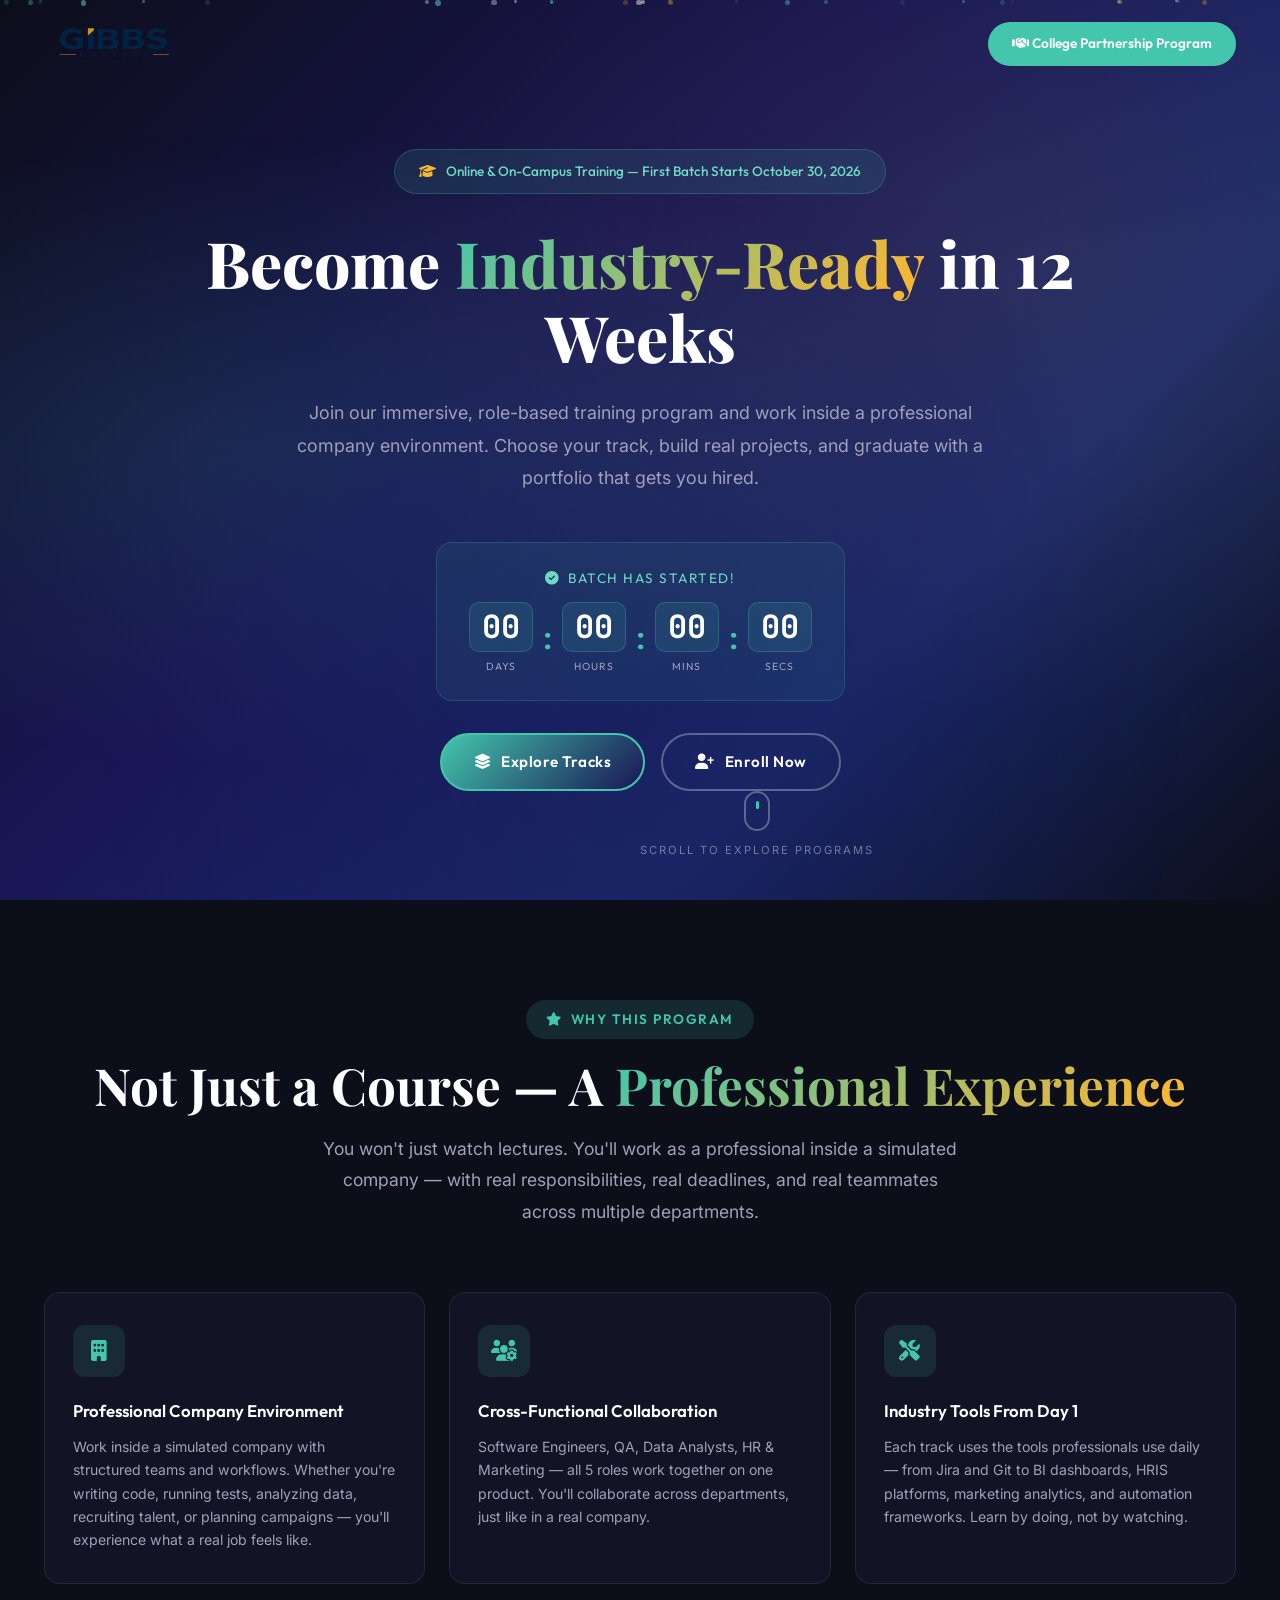
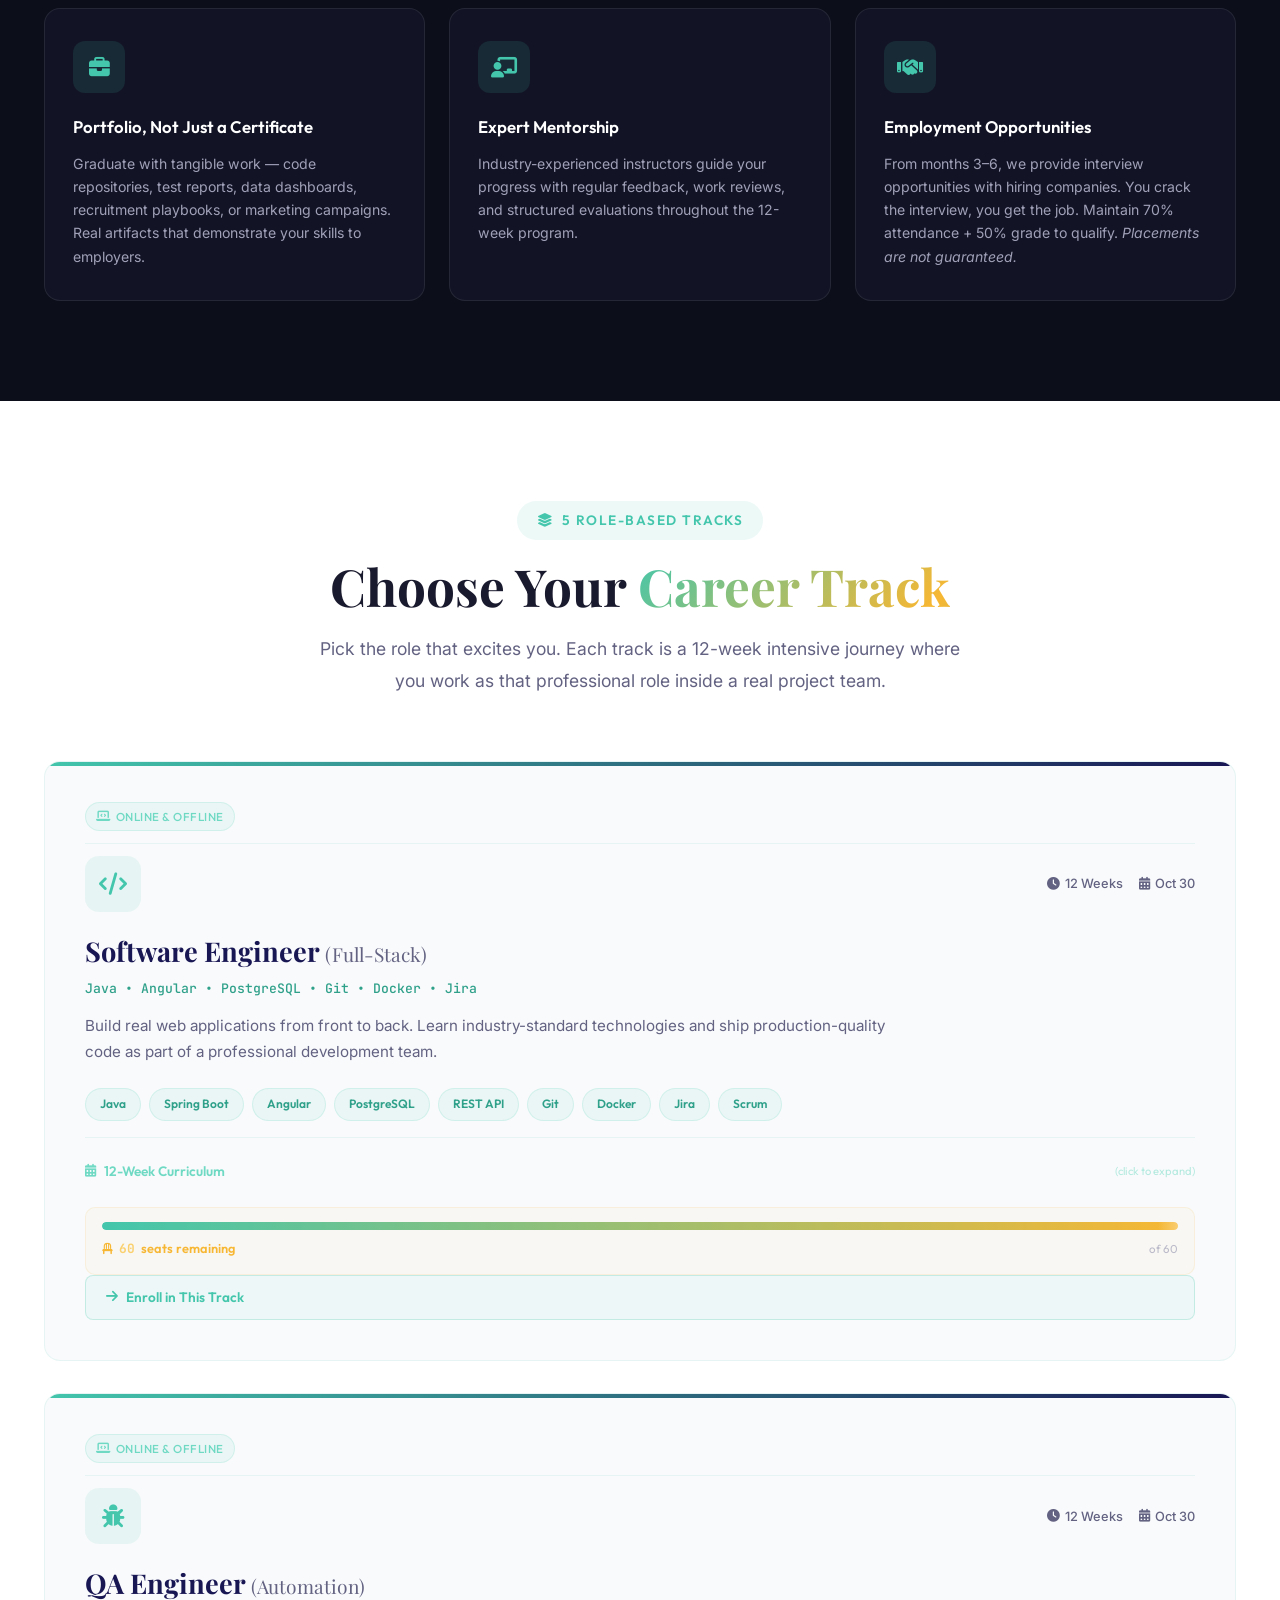
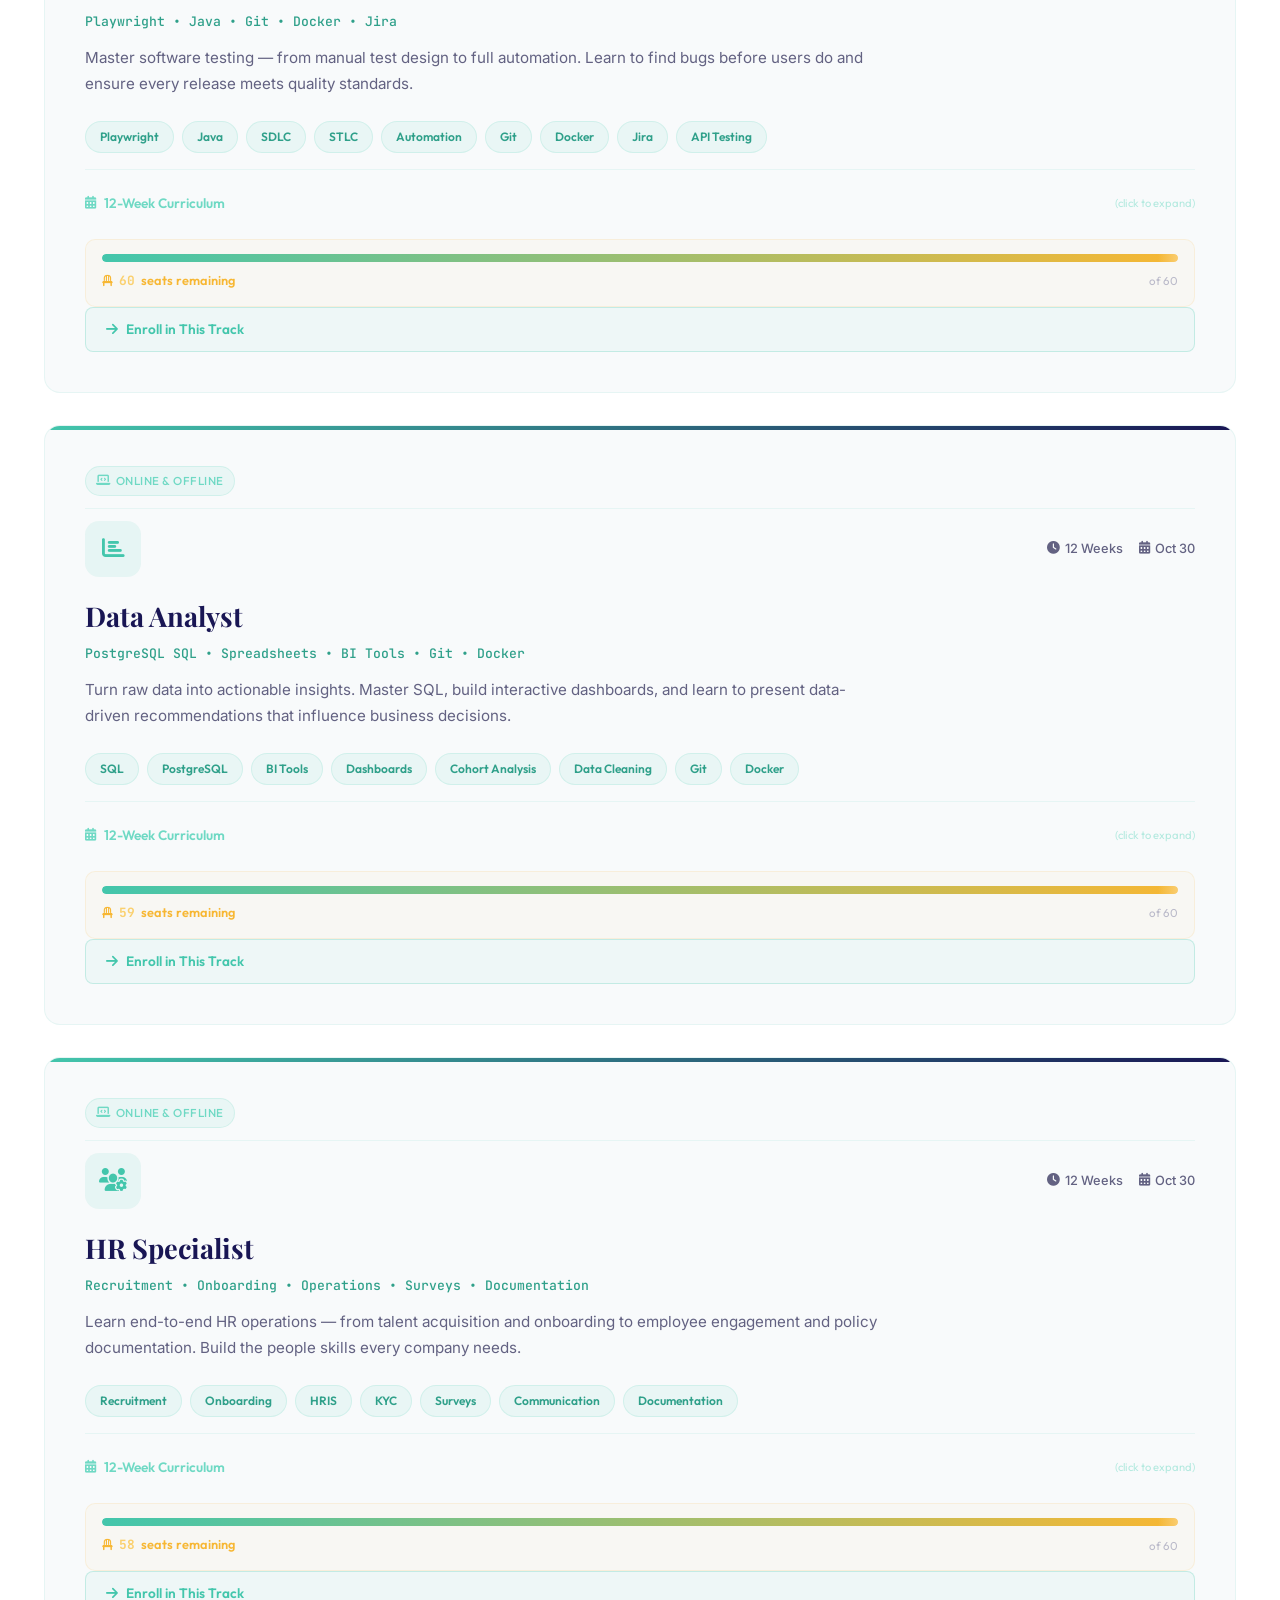
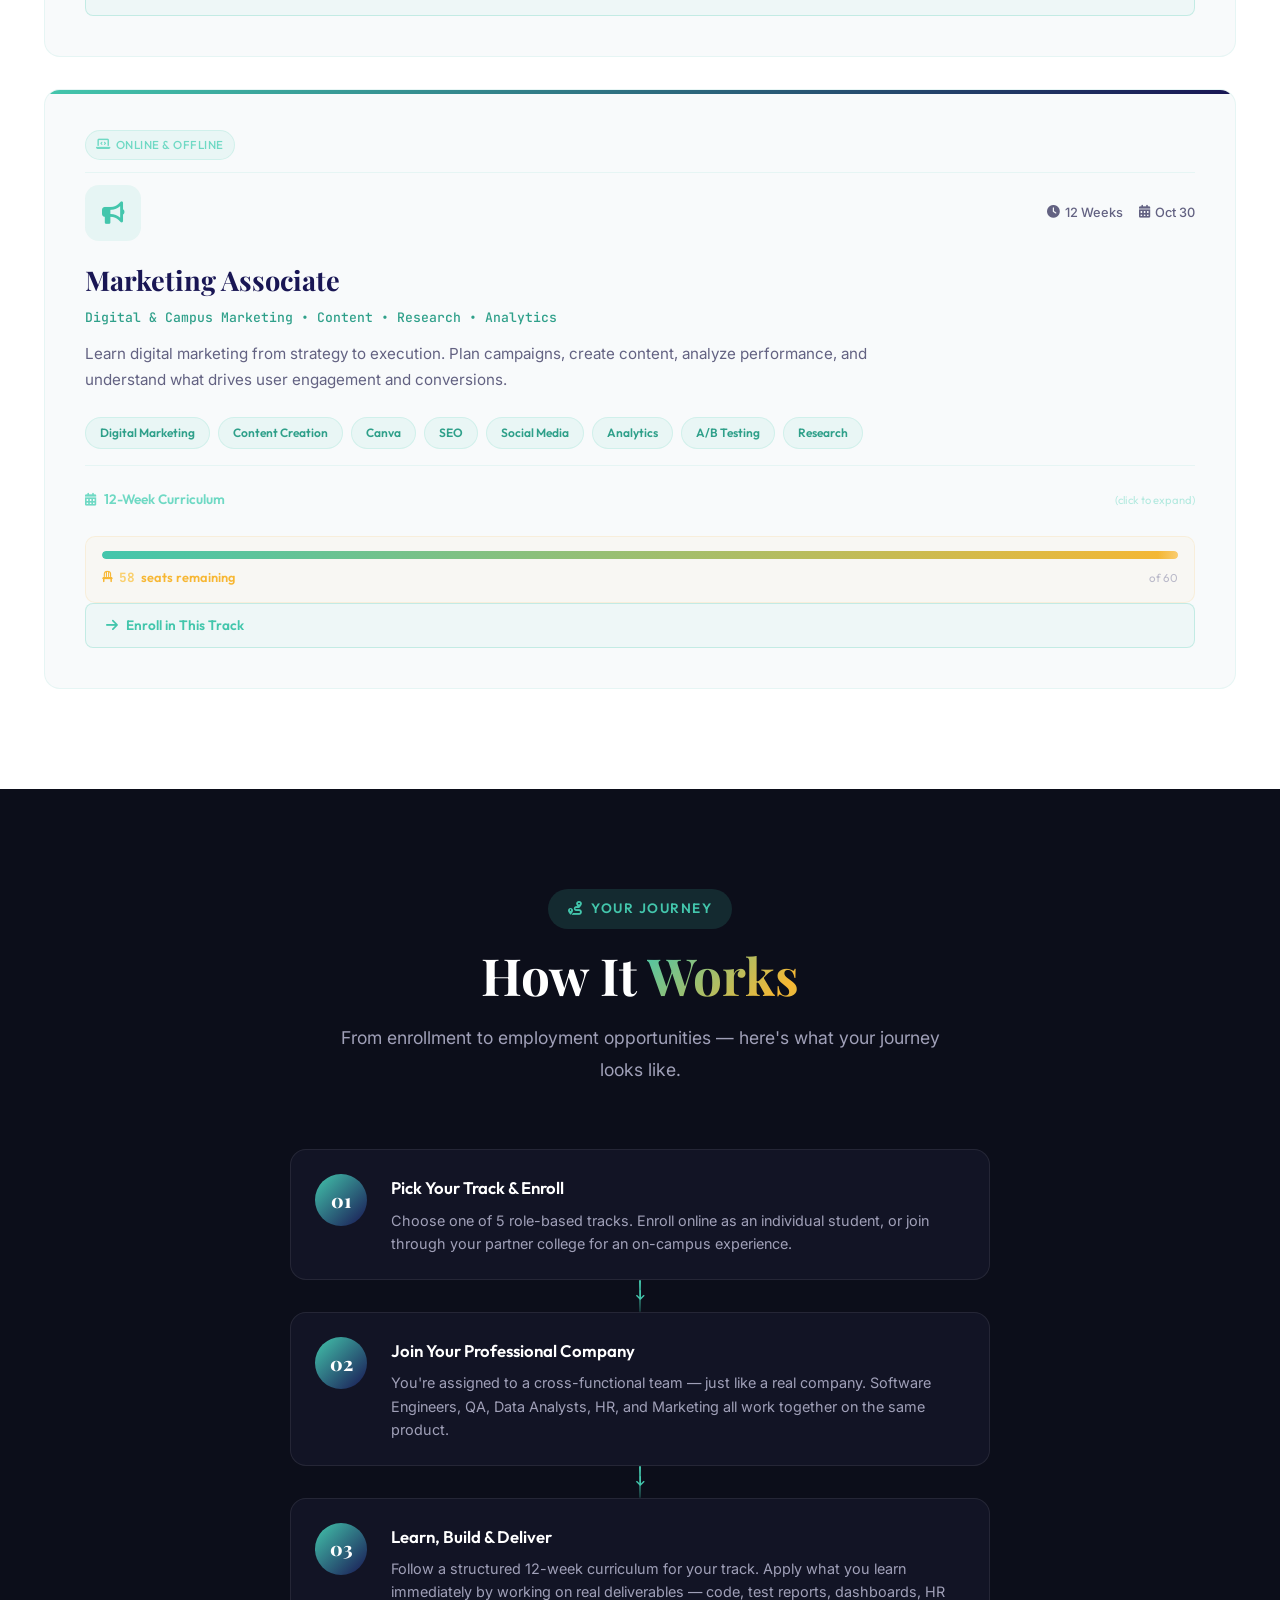
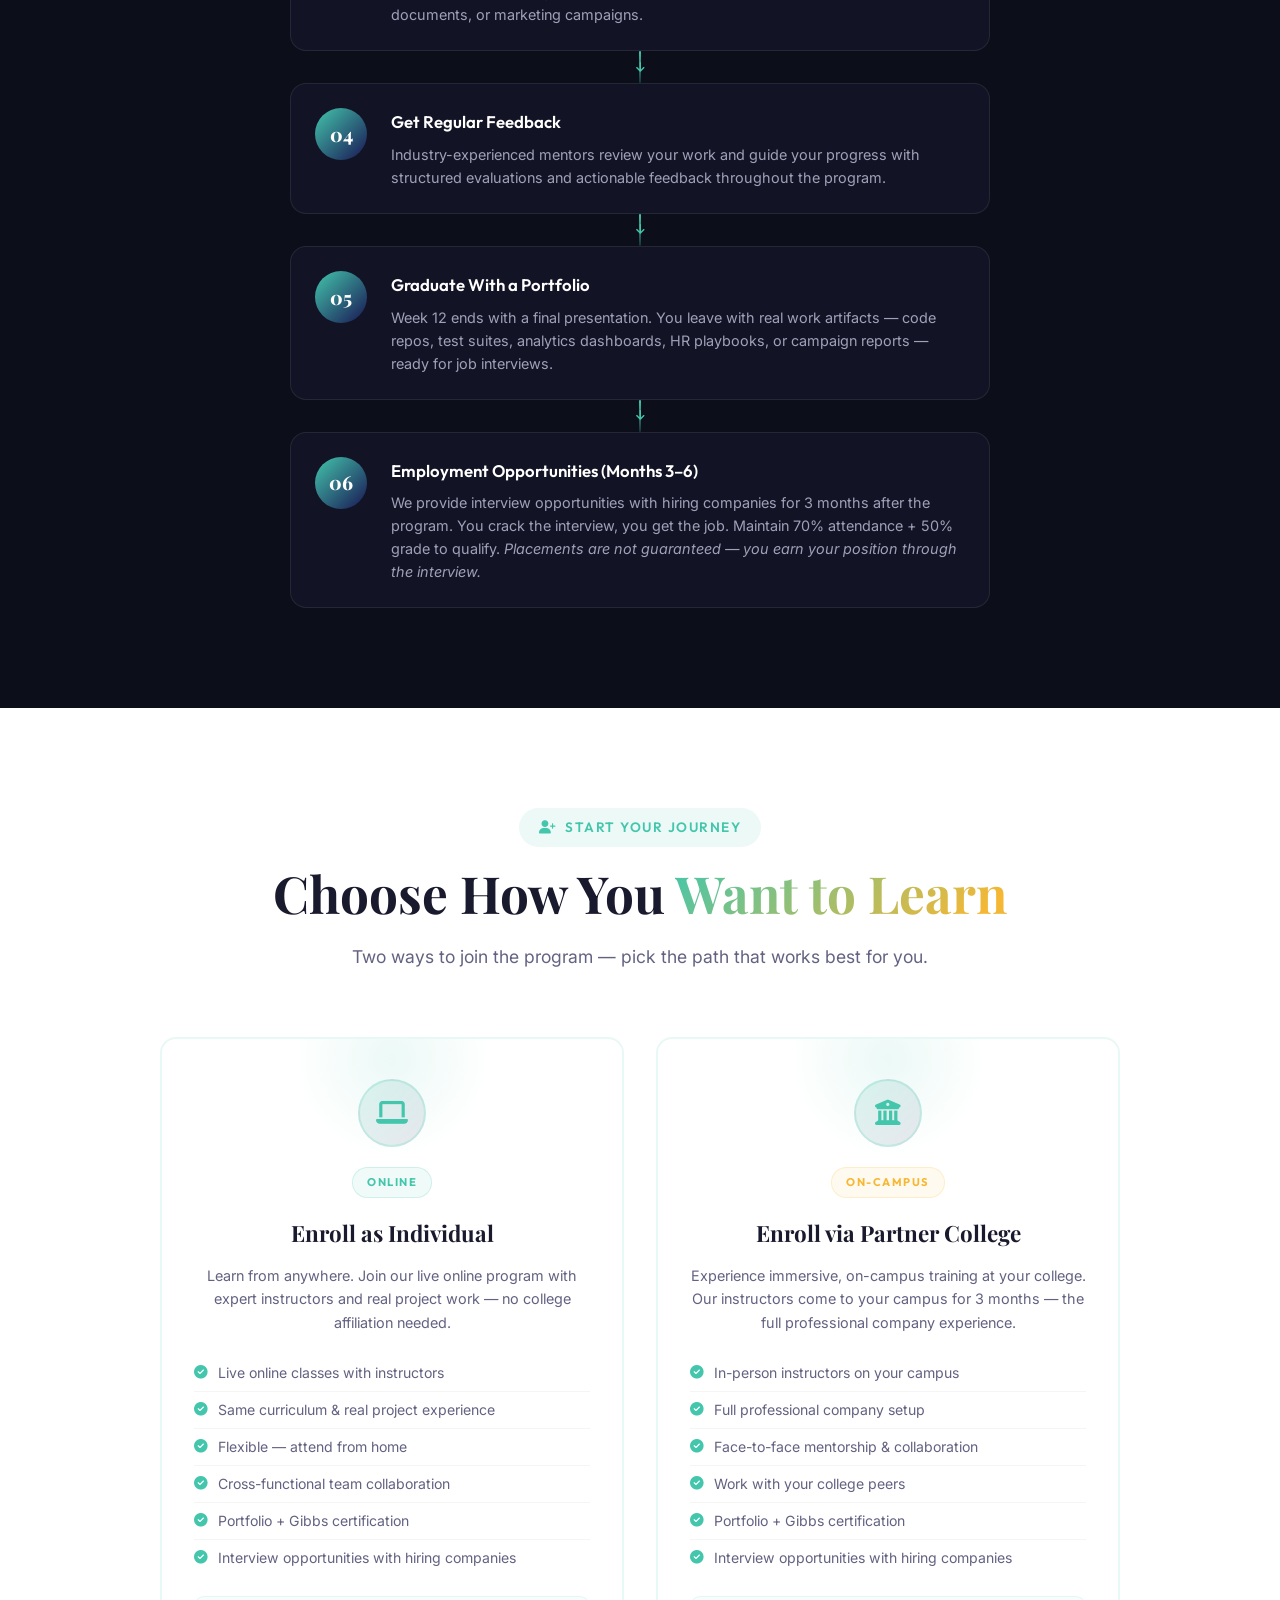
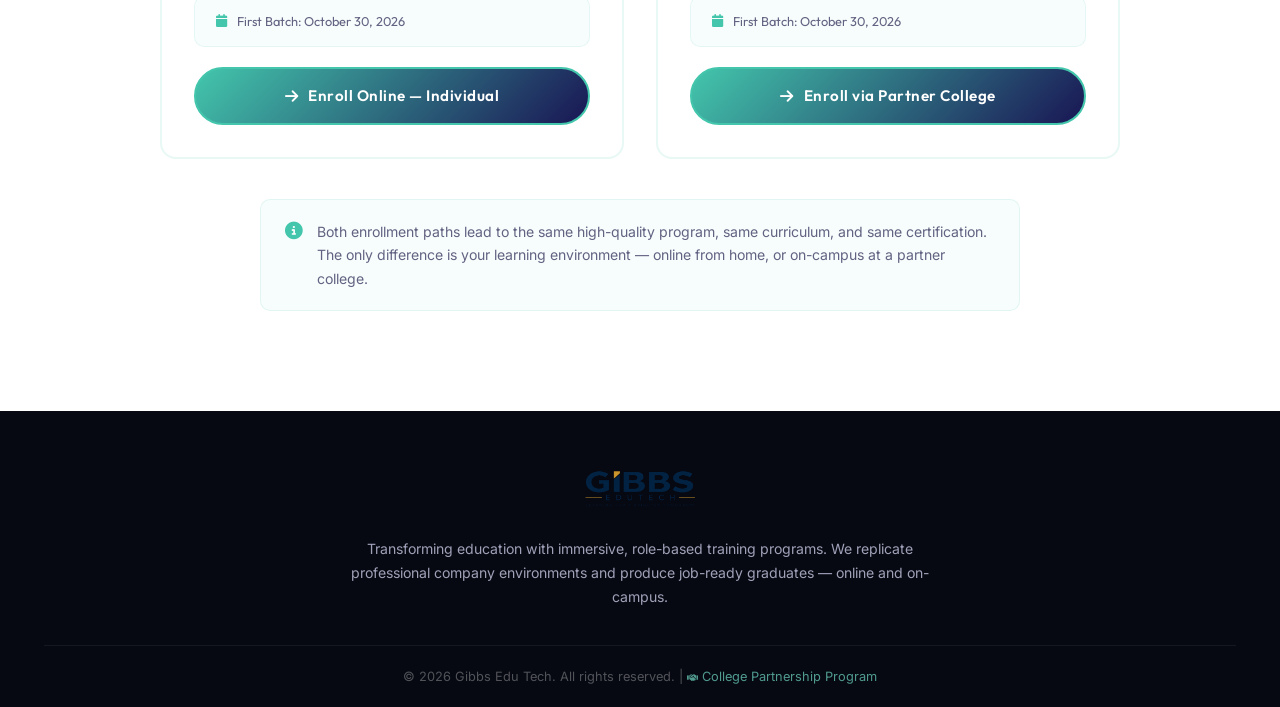
==== commit b813a5ea: "fix: value cards inclusive of all tracks, per-track seat trackers, 12-week curriculum breakdowns, pl" ====
--- a/index.html
+++ b/index.html
@@ -45,7 +45,7 @@
             Join our immersive, role-based training program and work inside a professional company environment. Choose your track, build real projects, and graduate with a portfolio that gets you hired.
         </p>
 
-        <!-- Countdown + Seats Row -->
+        <!-- Countdown Only (seats are now per-track) -->
         <div class="hero-urgency-row animate-fade-up delay-3">
             <div class="countdown-box" id="countdownBox">
                 <div class="countdown-label"><i class="fas fa-clock"></i> First Batch Starts In</div>
@@ -71,22 +71,6 @@
                     </div>
                 </div>
             </div>
-            <div class="seats-box">
-                <div class="seats-circle">
-                    <svg viewBox="0 0 120 120" class="seats-ring">
-                        <circle cx="60" cy="60" r="52" class="seats-ring-bg"/>
-                        <circle cx="60" cy="60" r="52" class="seats-ring-fill" id="seatsRingFill"/>
-                    </svg>
-                    <div class="seats-number">
-                        <span class="seats-count" id="seatsCount">60</span>
-                        <span class="seats-label">seats left</span>
-                    </div>
-                </div>
-                <div class="seats-meta">
-                    <span class="seats-tag"><i class="fas fa-fire"></i> Limited Seats</span>
-                    <span class="seats-sub">Per track · Per batch</span>
-                </div>
-            </div>
         </div>
 
         <div class="hero-buttons animate-fade-up delay-4">
@@ -106,39 +90,39 @@
         <div class="section-header">
             <span class="section-tag"><i class="fas fa-star"></i> Why This Program</span>
             <h2 class="section-title">Not Just a Course — A <span class="gradient-text">Professional Experience</span></h2>
-            <p class="section-subtitle">You won't just watch lectures. You'll work as a professional inside a simulated company — with real tools, real deadlines, and real teammates.</p>
+            <p class="section-subtitle">You won't just watch lectures. You'll work as a professional inside a simulated company — with real responsibilities, real deadlines, and real teammates across multiple departments.</p>
         </div>
 
         <div class="value-grid">
             <div class="value-card">
                 <div class="value-icon"><i class="fas fa-building"></i></div>
                 <h4>Professional Company Environment</h4>
-                <p>Work inside a simulated startup with Scrum teams, Jira boards, Git repos, and Docker deployments. Experience what a real job feels like.</p>
+                <p>Work inside a simulated company with structured teams and workflows. Whether you're writing code, running tests, analyzing data, recruiting talent, or planning campaigns — you'll experience what a real job feels like.</p>
             </div>
             <div class="value-card">
                 <div class="value-icon"><i class="fas fa-users-cog"></i></div>
                 <h4>Cross-Functional Collaboration</h4>
-                <p>Software Engineers, QA, Data Analysts, HR & Marketing — all 5 roles work together on one product. Just like in industry.</p>
+                <p>Software Engineers, QA, Data Analysts, HR & Marketing — all 5 roles work together on one product. You'll collaborate across departments, just like in a real company.</p>
             </div>
             <div class="value-card">
                 <div class="value-icon"><i class="fas fa-tools"></i></div>
                 <h4>Industry Tools From Day 1</h4>
-                <p>Git, Docker, Jira, PostgreSQL, Playwright, BI dashboards — you'll use the same tools that companies use every day.</p>
+                <p>Each track uses the tools professionals use daily — from Jira and Git to BI dashboards, HRIS platforms, marketing analytics, and automation frameworks. Learn by doing, not by watching.</p>
             </div>
             <div class="value-card">
                 <div class="value-icon"><i class="fas fa-briefcase"></i></div>
                 <h4>Portfolio, Not Just a Certificate</h4>
-                <p>Graduate with a GitHub portfolio, demo recordings, and real project artifacts that impress interviewers — not just another certificate.</p>
+                <p>Graduate with tangible work — code repositories, test reports, data dashboards, recruitment playbooks, or marketing campaigns. Real artifacts that demonstrate your skills to employers.</p>
             </div>
             <div class="value-card">
                 <div class="value-icon"><i class="fas fa-chalkboard-teacher"></i></div>
                 <h4>Expert Mentorship</h4>
-                <p>Industry-experienced instructors guide you with weekly feedback, code reviews, sprint demos, and 1-on-1 mentoring throughout the program.</p>
+                <p>Industry-experienced instructors guide your progress with regular feedback, work reviews, and structured evaluations throughout the 12-week program.</p>
             </div>
             <div class="value-card">
                 <div class="value-icon"><i class="fas fa-handshake"></i></div>
-                <h4>Placement Assistance</h4>
-                <p>Active placement support from months 3–6. Maintain 70% attendance + 50% grade to qualify. We prepare you for interviews and connect you with employers.</p>
+                <h4>Employment Opportunities</h4>
+                <p>From months 3–6, we provide interview opportunities with hiring companies. You crack the interview, you get the job. Maintain 70% attendance + 50% grade to qualify. <em>Placements are not guaranteed.</em></p>
             </div>
         </div>
     </div>
@@ -160,7 +144,6 @@
                 <div class="program-card-accent"></div>
                 <div class="track-badge-row">
                     <span class="track-mode"><i class="fas fa-laptop-code"></i> Online & Offline</span>
-                    <span class="track-seats"><i class="fas fa-chair"></i> 60 seats</span>
                 </div>
                 <div class="program-card-header">
                     <div class="program-icon"><i class="fas fa-code"></i></div>
@@ -171,10 +154,35 @@
                 </div>
                 <h3 class="program-name">Software Engineer <span>(Full-Stack)</span></h3>
                 <p class="program-tagline">Java • Angular • PostgreSQL • Git • Docker • Jira</p>
-                <p class="program-desc">Join a Scrum team, build a real web application, write backend APIs in Java/Spring Boot, create Angular frontends, manage databases, and deploy with Docker.</p>
+                <p class="program-desc">Build real web applications from front to back. Learn industry-standard technologies and ship production-quality code as part of a professional development team.</p>
                 <div class="program-skills">
                     <span>Java</span><span>Spring Boot</span><span>Angular</span><span>PostgreSQL</span><span>REST API</span><span>Git</span><span>Docker</span><span>Jira</span><span>Scrum</span>
                 </div>
+
+                <!-- 12-Week Breakdown -->
+                <div class="track-curriculum">
+                    <h4 class="curriculum-toggle"><i class="fas fa-calendar-alt"></i> 12-Week Curriculum <span class="toggle-hint">(click to expand)</span></h4>
+                    <div class="curriculum-weeks" style="display: none;">
+                        <div class="week-block"><span class="week-label">Weeks 1–2</span><span class="week-topic">Java Fundamentals & Object-Oriented Programming</span></div>
+                        <div class="week-block"><span class="week-label">Weeks 3–4</span><span class="week-topic">Spring Boot & REST API Development</span></div>
+                        <div class="week-block"><span class="week-label">Weeks 5–6</span><span class="week-topic">Angular Frontend Development</span></div>
+                        <div class="week-block"><span class="week-label">Weeks 7–8</span><span class="week-topic">PostgreSQL & Database Design</span></div>
+                        <div class="week-block"><span class="week-label">Weeks 9–10</span><span class="week-topic">Git, Docker & Deployment Basics</span></div>
+                        <div class="week-block"><span class="week-label">Weeks 11–12</span><span class="week-topic">Full-Stack Capstone Project & Portfolio</span></div>
+                    </div>
+                </div>
+
+                <!-- Per-Track Seat Tracker -->
+                <div class="track-seat-tracker" data-track="se" data-total="60" data-remaining="60">
+                    <div class="track-seat-bar">
+                        <div class="track-seat-fill" style="width: 100%;"></div>
+                    </div>
+                    <div class="track-seat-info">
+                        <span class="track-seat-count"><i class="fas fa-chair"></i> <strong>60</strong> seats remaining</span>
+                        <span class="track-seat-total">of 60</span>
+                    </div>
+                </div>
+
                 <a href="#enroll" class="track-enroll-btn"><i class="fas fa-arrow-right"></i> Enroll in This Track</a>
             </div>
 
@@ -183,7 +191,6 @@
                 <div class="program-card-accent"></div>
                 <div class="track-badge-row">
                     <span class="track-mode"><i class="fas fa-laptop-code"></i> Online & Offline</span>
-                    <span class="track-seats"><i class="fas fa-chair"></i> 60 seats</span>
                 </div>
                 <div class="program-card-header">
                     <div class="program-icon"><i class="fas fa-bug"></i></div>
@@ -194,10 +201,35 @@
                 </div>
                 <h3 class="program-name">QA Engineer <span>(Automation)</span></h3>
                 <p class="program-tagline">Playwright • Java • Git • Docker • Jira</p>
-                <p class="program-desc">Be the quality gate. Translate requirements into test cases, automate testing with Playwright, track bugs in Jira, and ensure the product ships clean.</p>
+                <p class="program-desc">Master software testing — from manual test design to full automation. Learn to find bugs before users do and ensure every release meets quality standards.</p>
                 <div class="program-skills">
                     <span>Playwright</span><span>Java</span><span>SDLC</span><span>STLC</span><span>Automation</span><span>Git</span><span>Docker</span><span>Jira</span><span>API Testing</span>
                 </div>
+
+                <!-- 12-Week Breakdown -->
+                <div class="track-curriculum">
+                    <h4 class="curriculum-toggle"><i class="fas fa-calendar-alt"></i> 12-Week Curriculum <span class="toggle-hint">(click to expand)</span></h4>
+                    <div class="curriculum-weeks" style="display: none;">
+                        <div class="week-block"><span class="week-label">Weeks 1–2</span><span class="week-topic">Software Testing Fundamentals (SDLC & STLC)</span></div>
+                        <div class="week-block"><span class="week-label">Weeks 3–4</span><span class="week-topic">Manual Testing & Test Case Design</span></div>
+                        <div class="week-block"><span class="week-label">Weeks 5–6</span><span class="week-topic">Java for Test Automation</span></div>
+                        <div class="week-block"><span class="week-label">Weeks 7–8</span><span class="week-topic">Playwright Automation Framework</span></div>
+                        <div class="week-block"><span class="week-label">Weeks 9–10</span><span class="week-topic">API Testing & CI/CD Integration</span></div>
+                        <div class="week-block"><span class="week-label">Weeks 11–12</span><span class="week-topic">Automation Capstone Project & Portfolio</span></div>
+                    </div>
+                </div>
+
+                <!-- Per-Track Seat Tracker -->
+                <div class="track-seat-tracker" data-track="qa" data-total="60" data-remaining="60">
+                    <div class="track-seat-bar">
+                        <div class="track-seat-fill" style="width: 100%;"></div>
+                    </div>
+                    <div class="track-seat-info">
+                        <span class="track-seat-count"><i class="fas fa-chair"></i> <strong>60</strong> seats remaining</span>
+                        <span class="track-seat-total">of 60</span>
+                    </div>
+                </div>
+
                 <a href="#enroll" class="track-enroll-btn"><i class="fas fa-arrow-right"></i> Enroll in This Track</a>
             </div>
 
@@ -206,7 +238,6 @@
                 <div class="program-card-accent"></div>
                 <div class="track-badge-row">
                     <span class="track-mode"><i class="fas fa-laptop-code"></i> Online & Offline</span>
-                    <span class="track-seats"><i class="fas fa-chair"></i> 60 seats</span>
                 </div>
                 <div class="program-card-header">
                     <div class="program-icon"><i class="fas fa-chart-bar"></i></div>
@@ -217,10 +248,35 @@
                 </div>
                 <h3 class="program-name">Data Analyst</h3>
                 <p class="program-tagline">PostgreSQL SQL • Spreadsheets • BI Tools • Git • Docker</p>
-                <p class="program-desc">Be the analytical brain. Pull data from PostgreSQL, clean and transform datasets, build interactive dashboards, and deliver insights that drive business decisions.</p>
+                <p class="program-desc">Turn raw data into actionable insights. Master SQL, build interactive dashboards, and learn to present data-driven recommendations that influence business decisions.</p>
                 <div class="program-skills">
                     <span>SQL</span><span>PostgreSQL</span><span>BI Tools</span><span>Dashboards</span><span>Cohort Analysis</span><span>Data Cleaning</span><span>Git</span><span>Docker</span>
                 </div>
+
+                <!-- 12-Week Breakdown -->
+                <div class="track-curriculum">
+                    <h4 class="curriculum-toggle"><i class="fas fa-calendar-alt"></i> 12-Week Curriculum <span class="toggle-hint">(click to expand)</span></h4>
+                    <div class="curriculum-weeks" style="display: none;">
+                        <div class="week-block"><span class="week-label">Weeks 1–2</span><span class="week-topic">SQL Fundamentals & PostgreSQL Setup</span></div>
+                        <div class="week-block"><span class="week-label">Weeks 3–4</span><span class="week-topic">Advanced SQL & Data Modeling</span></div>
+                        <div class="week-block"><span class="week-label">Weeks 5–6</span><span class="week-topic">Data Cleaning & Transformation Techniques</span></div>
+                        <div class="week-block"><span class="week-label">Weeks 7–8</span><span class="week-topic">BI Tools & Interactive Dashboard Building</span></div>
+                        <div class="week-block"><span class="week-label">Weeks 9–10</span><span class="week-topic">Cohort Analysis & Business Reporting</span></div>
+                        <div class="week-block"><span class="week-label">Weeks 11–12</span><span class="week-topic">Analytics Capstone Project & Portfolio</span></div>
+                    </div>
+                </div>
+
+                <!-- Per-Track Seat Tracker -->
+                <div class="track-seat-tracker" data-track="da" data-total="60" data-remaining="60">
+                    <div class="track-seat-bar">
+                        <div class="track-seat-fill" style="width: 100%;"></div>
+                    </div>
+                    <div class="track-seat-info">
+                        <span class="track-seat-count"><i class="fas fa-chair"></i> <strong>60</strong> seats remaining</span>
+                        <span class="track-seat-total">of 60</span>
+                    </div>
+                </div>
+
                 <a href="#enroll" class="track-enroll-btn"><i class="fas fa-arrow-right"></i> Enroll in This Track</a>
             </div>
 
@@ -229,7 +285,6 @@
                 <div class="program-card-accent"></div>
                 <div class="track-badge-row">
                     <span class="track-mode"><i class="fas fa-laptop-code"></i> Online & Offline</span>
-                    <span class="track-seats"><i class="fas fa-chair"></i> 60 seats</span>
                 </div>
                 <div class="program-card-header">
                     <div class="program-icon"><i class="fas fa-users-cog"></i></div>
@@ -240,10 +295,35 @@
                 </div>
                 <h3 class="program-name">HR Specialist</h3>
                 <p class="program-tagline">Recruitment • Onboarding • Operations • Surveys • Documentation</p>
-                <p class="program-desc">Be the people partner. Design recruitment processes, plan onboarding, manage documentation, and create a positive company culture through feedback and engagement.</p>
+                <p class="program-desc">Learn end-to-end HR operations — from talent acquisition and onboarding to employee engagement and policy documentation. Build the people skills every company needs.</p>
                 <div class="program-skills">
                     <span>Recruitment</span><span>Onboarding</span><span>HRIS</span><span>KYC</span><span>Surveys</span><span>Communication</span><span>Documentation</span>
                 </div>
+
+                <!-- 12-Week Breakdown -->
+                <div class="track-curriculum">
+                    <h4 class="curriculum-toggle"><i class="fas fa-calendar-alt"></i> 12-Week Curriculum <span class="toggle-hint">(click to expand)</span></h4>
+                    <div class="curriculum-weeks" style="display: none;">
+                        <div class="week-block"><span class="week-label">Weeks 1–2</span><span class="week-topic">HR Fundamentals & Recruitment Basics</span></div>
+                        <div class="week-block"><span class="week-label">Weeks 3–4</span><span class="week-topic">Talent Acquisition & Candidate Screening</span></div>
+                        <div class="week-block"><span class="week-label">Weeks 5–6</span><span class="week-topic">Onboarding, KYC & Documentation</span></div>
+                        <div class="week-block"><span class="week-label">Weeks 7–8</span><span class="week-topic">Employee Engagement & Feedback Surveys</span></div>
+                        <div class="week-block"><span class="week-label">Weeks 9–10</span><span class="week-topic">HR Operations & Compliance</span></div>
+                        <div class="week-block"><span class="week-label">Weeks 11–12</span><span class="week-topic">HR Strategy Capstone & Portfolio</span></div>
+                    </div>
+                </div>
+
+                <!-- Per-Track Seat Tracker -->
+                <div class="track-seat-tracker" data-track="hr" data-total="60" data-remaining="60">
+                    <div class="track-seat-bar">
+                        <div class="track-seat-fill" style="width: 100%;"></div>
+                    </div>
+                    <div class="track-seat-info">
+                        <span class="track-seat-count"><i class="fas fa-chair"></i> <strong>60</strong> seats remaining</span>
+                        <span class="track-seat-total">of 60</span>
+                    </div>
+                </div>
+
                 <a href="#enroll" class="track-enroll-btn"><i class="fas fa-arrow-right"></i> Enroll in This Track</a>
             </div>
 
@@ -252,7 +332,6 @@
                 <div class="program-card-accent"></div>
                 <div class="track-badge-row">
                     <span class="track-mode"><i class="fas fa-laptop-code"></i> Online & Offline</span>
-                    <span class="track-seats"><i class="fas fa-chair"></i> 60 seats</span>
                 </div>
                 <div class="program-card-header">
                     <div class="program-icon"><i class="fas fa-bullhorn"></i></div>
@@ -263,10 +342,35 @@
                 </div>
                 <h3 class="program-name">Marketing Associate</h3>
                 <p class="program-tagline">Digital & Campus Marketing • Content • Research • Analytics</p>
-                <p class="program-desc">Position and promote the product. Craft messages, design campaigns, collect feedback, and work with the Data team to understand what resonates with your audience.</p>
+                <p class="program-desc">Learn digital marketing from strategy to execution. Plan campaigns, create content, analyze performance, and understand what drives user engagement and conversions.</p>
                 <div class="program-skills">
                     <span>Digital Marketing</span><span>Content Creation</span><span>Canva</span><span>SEO</span><span>Social Media</span><span>Analytics</span><span>A/B Testing</span><span>Research</span>
                 </div>
+
+                <!-- 12-Week Breakdown -->
+                <div class="track-curriculum">
+                    <h4 class="curriculum-toggle"><i class="fas fa-calendar-alt"></i> 12-Week Curriculum <span class="toggle-hint">(click to expand)</span></h4>
+                    <div class="curriculum-weeks" style="display: none;">
+                        <div class="week-block"><span class="week-label">Weeks 1–2</span><span class="week-topic">Marketing Fundamentals & Market Research</span></div>
+                        <div class="week-block"><span class="week-label">Weeks 3–4</span><span class="week-topic">Digital Marketing & SEO Basics</span></div>
+                        <div class="week-block"><span class="week-label">Weeks 5–6</span><span class="week-topic">Content Creation & Social Media Strategy</span></div>
+                        <div class="week-block"><span class="week-label">Weeks 7–8</span><span class="week-topic">Campaign Planning & Execution</span></div>
+                        <div class="week-block"><span class="week-label">Weeks 9–10</span><span class="week-topic">Marketing Analytics & A/B Testing</span></div>
+                        <div class="week-block"><span class="week-label">Weeks 11–12</span><span class="week-topic">Marketing Campaign Capstone & Portfolio</span></div>
+                    </div>
+                </div>
+
+                <!-- Per-Track Seat Tracker -->
+                <div class="track-seat-tracker" data-track="mkt" data-total="60" data-remaining="60">
+                    <div class="track-seat-bar">
+                        <div class="track-seat-fill" style="width: 100%;"></div>
+                    </div>
+                    <div class="track-seat-info">
+                        <span class="track-seat-count"><i class="fas fa-chair"></i> <strong>60</strong> seats remaining</span>
+                        <span class="track-seat-total">of 60</span>
+                    </div>
+                </div>
+
                 <a href="#enroll" class="track-enroll-btn"><i class="fas fa-arrow-right"></i> Enroll in This Track</a>
             </div>
 
@@ -280,7 +384,7 @@
         <div class="section-header">
             <span class="section-tag"><i class="fas fa-route"></i> Your Journey</span>
             <h2 class="section-title">How It <span class="gradient-text">Works</span></h2>
-            <p class="section-subtitle">From enrollment to placement — here's what your 12-week journey looks like.</p>
+            <p class="section-subtitle">From enrollment to employment opportunities — here's what your journey looks like.</p>
         </div>
 
         <div class="methodology-flow">
@@ -296,23 +400,23 @@
                 <div class="method-number">02</div>
                 <div class="method-content">
                     <h4>Join Your Professional Company</h4>
-                    <p>You're assigned to a cross-functional team — just like a real startup. Software Engineers, QA, Data Analysts, HR, and Marketing all work together.</p>
+                    <p>You're assigned to a cross-functional team — just like a real company. Software Engineers, QA, Data Analysts, HR, and Marketing all work together on the same product.</p>
                 </div>
             </div>
             <div class="method-connector"><i class="fas fa-arrow-down"></i></div>
             <div class="method-step">
                 <div class="method-number">03</div>
                 <div class="method-content">
-                    <h4>Build Real Projects in Sprints</h4>
-                    <p>Work in 2-week Scrum sprints. Pick Jira tickets, push code to Git, run automated tests, build dashboards, and present sprint demos — all real.</p>
+                    <h4>Learn, Build & Deliver</h4>
+                    <p>Follow a structured 12-week curriculum for your track. Apply what you learn immediately by working on real deliverables — code, test reports, dashboards, HR documents, or marketing campaigns.</p>
                 </div>
             </div>
             <div class="method-connector"><i class="fas fa-arrow-down"></i></div>
             <div class="method-step">
                 <div class="method-number">04</div>
                 <div class="method-content">
-                    <h4>Get Expert Feedback Every Week</h4>
-                    <p>Industry-experienced mentors review your work, provide code reviews, and guide your growth with weekly 1-on-1 feedback sessions.</p>
+                    <h4>Get Regular Feedback</h4>
+                    <p>Industry-experienced mentors review your work and guide your progress with structured evaluations and actionable feedback throughout the program.</p>
                 </div>
             </div>
             <div class="method-connector"><i class="fas fa-arrow-down"></i></div>
@@ -320,15 +424,15 @@
                 <div class="method-number">05</div>
                 <div class="method-content">
                     <h4>Graduate With a Portfolio</h4>
-                    <p>Week 12 ends with a company-wide demo. You leave with a GitHub portfolio, QA reports, dashboards, and marketing decks — ready for interviews.</p>
+                    <p>Week 12 ends with a final presentation. You leave with real work artifacts — code repos, test suites, analytics dashboards, HR playbooks, or campaign reports — ready for job interviews.</p>
                 </div>
             </div>
             <div class="method-connector"><i class="fas fa-arrow-down"></i></div>
             <div class="method-step">
                 <div class="method-number">06</div>
                 <div class="method-content">
-                    <h4>Placement Assistance (Months 3–6)</h4>
-                    <p>Active placement support for 3 months after the program. Maintain 70% attendance + 50% grade to qualify. We prep you and connect you with employers. <em>Placements are facilitated, not guaranteed.</em></p>
+                    <h4>Employment Opportunities (Months 3–6)</h4>
+                    <p>We provide interview opportunities with hiring companies for 3 months after the program. You crack the interview, you get the job. Maintain 70% attendance + 50% grade to qualify. <em>Placements are not guaranteed — you earn your position through the interview.</em></p>
                 </div>
             </div>
         </div>
@@ -353,18 +457,17 @@
                 </div>
                 <div class="enroll-badge">Online</div>
                 <h3>Enroll as Individual</h3>
-                <p class="enroll-desc">Learn from anywhere. Join our live online program with expert instructors, real project work, and full mentorship — no college affiliation needed.</p>
+                <p class="enroll-desc">Learn from anywhere. Join our live online program with expert instructors and real project work — no college affiliation needed.</p>
                 <ul class="enroll-features">
                     <li><i class="fas fa-check-circle"></i> Live online classes with instructors</li>
                     <li><i class="fas fa-check-circle"></i> Same curriculum & real project experience</li>
                     <li><i class="fas fa-check-circle"></i> Flexible — attend from home</li>
                     <li><i class="fas fa-check-circle"></i> Cross-functional team collaboration</li>
                     <li><i class="fas fa-check-circle"></i> Portfolio + Gibbs certification</li>
-                    <li><i class="fas fa-check-circle"></i> Placement assistance included</li>
+                    <li><i class="fas fa-check-circle"></i> Interview opportunities with hiring companies</li>
                 </ul>
                 <div class="enroll-batch-info">
                     <span><i class="fas fa-calendar"></i> First Batch: October 30, 2026</span>
-                    <span><i class="fas fa-chair"></i> <strong>60</strong> seats remaining</span>
                 </div>
                 <a href="#" class="btn btn-primary enroll-cta"><i class="fas fa-arrow-right"></i> Enroll Online — Individual</a>
             </div>
@@ -384,11 +487,10 @@
                     <li><i class="fas fa-check-circle"></i> Face-to-face mentorship & collaboration</li>
                     <li><i class="fas fa-check-circle"></i> Work with your college peers</li>
                     <li><i class="fas fa-check-circle"></i> Portfolio + Gibbs certification</li>
-                    <li><i class="fas fa-check-circle"></i> Placement assistance included</li>
+                    <li><i class="fas fa-check-circle"></i> Interview opportunities with hiring companies</li>
                 </ul>
                 <div class="enroll-batch-info">
                     <span><i class="fas fa-calendar"></i> First Batch: October 30, 2026</span>
-                    <span><i class="fas fa-chair"></i> <strong>60</strong> seats remaining</span>
                 </div>
                 <a href="#" class="btn btn-primary enroll-cta"><i class="fas fa-arrow-right"></i> Enroll via Partner College</a>
             </div>
--- a/assets/css/student.css
+++ b/assets/css/student.css
@@ -568,18 +568,195 @@
         font-size: 1.3rem;
     }
 
-    .seats-circle {
-        width: 90px;
-        height: 90px;
-    }
-
-    .seats-count {
-        font-size: 1.5rem;
-    }
-
     .track-badge-row {
         flex-direction: column;
         gap: 8px;
         align-items: flex-start;
     }
-}
+
+    .curriculum-weeks {
+        gap: 6px;
+    }
+
+    .week-block {
+        flex-direction: column;
+        gap: 4px;
+        padding: 8px 10px;
+    }
+
+    .week-label {
+        font-size: 0.65rem;
+    }
+
+    .week-topic {
+        font-size: 0.78rem;
+    }
+}
+
+/* --- Track Curriculum Breakdown --- */
+.track-curriculum {
+    margin-top: 16px;
+    border-top: 1px solid rgba(67, 198, 172, 0.1);
+    padding-top: 14px;
+}
+
+.curriculum-toggle {
+    font-family: var(--font-accent);
+    font-size: 0.85rem;
+    font-weight: 600;
+    color: var(--primary-light);
+    cursor: pointer;
+    display: flex;
+    align-items: center;
+    gap: 8px;
+    padding: 8px 0;
+    transition: color var(--transition-fast);
+    user-select: none;
+}
+
+.curriculum-toggle:hover {
+    color: var(--primary);
+}
+
+.curriculum-toggle i {
+    font-size: 0.8rem;
+}
+
+.toggle-hint {
+    font-size: 0.7rem;
+    font-weight: 400;
+    opacity: 0.5;
+    margin-left: auto;
+}
+
+.curriculum-weeks {
+    display: flex;
+    flex-direction: column;
+    gap: 8px;
+    margin-top: 10px;
+    animation: fadeSlideDown 0.3s ease;
+}
+
+@keyframes fadeSlideDown {
+    from {
+        opacity: 0;
+        transform: translateY(-8px);
+    }
+    to {
+        opacity: 1;
+        transform: translateY(0);
+    }
+}
+
+.week-block {
+    display: flex;
+    align-items: center;
+    gap: 12px;
+    padding: 10px 14px;
+    background: rgba(67, 198, 172, 0.04);
+    border: 1px solid rgba(67, 198, 172, 0.08);
+    border-radius: 8px;
+    transition: all var(--transition-fast);
+}
+
+.week-block:hover {
+    background: rgba(67, 198, 172, 0.08);
+    border-color: rgba(67, 198, 172, 0.15);
+}
+
+.week-label {
+    font-family: var(--font-mono);
+    font-size: 0.7rem;
+    font-weight: 600;
+    color: var(--primary);
+    text-transform: uppercase;
+    letter-spacing: 0.5px;
+    white-space: nowrap;
+    min-width: 68px;
+    padding: 3px 8px;
+    background: rgba(67, 198, 172, 0.1);
+    border-radius: 4px;
+    text-align: center;
+}
+
+.week-topic {
+    font-family: var(--font-body);
+    font-size: 0.82rem;
+    color: rgba(255, 255, 255, 0.8);
+    line-height: 1.4;
+}
+
+/* --- Per-Track Seat Tracker --- */
+.track-seat-tracker {
+    margin-top: 16px;
+    padding: 14px 16px;
+    background: rgba(247, 183, 51, 0.04);
+    border: 1px solid rgba(247, 183, 51, 0.12);
+    border-radius: 10px;
+}
+
+.track-seat-bar {
+    width: 100%;
+    height: 8px;
+    background: rgba(255, 255, 255, 0.06);
+    border-radius: 4px;
+    overflow: hidden;
+    margin-bottom: 8px;
+}
+
+.track-seat-fill {
+    height: 100%;
+    background: linear-gradient(90deg, var(--primary), var(--accent));
+    border-radius: 4px;
+    transition: width 1.5s cubic-bezier(0.4, 0, 0.2, 1);
+    position: relative;
+}
+
+.track-seat-fill::after {
+    content: '';
+    position: absolute;
+    top: 0;
+    right: 0;
+    width: 20px;
+    height: 100%;
+    background: linear-gradient(90deg, transparent, rgba(255, 255, 255, 0.3));
+    border-radius: 0 4px 4px 0;
+    animation: seat-shimmer 2s ease-in-out infinite;
+}
+
+@keyframes seat-shimmer {
+    0%, 100% { opacity: 0.3; }
+    50% { opacity: 0.8; }
+}
+
+.track-seat-info {
+    display: flex;
+    justify-content: space-between;
+    align-items: center;
+}
+
+.track-seat-count {
+    font-family: var(--font-accent);
+    font-size: 0.8rem;
+    font-weight: 600;
+    color: var(--accent);
+    display: flex;
+    align-items: center;
+    gap: 6px;
+}
+
+.track-seat-count i {
+    font-size: 0.75rem;
+}
+
+.track-seat-count strong {
+    font-family: var(--font-mono);
+    color: var(--accent-light);
+}
+
+.track-seat-total {
+    font-family: var(--font-accent);
+    font-size: 0.72rem;
+    color: var(--text-light);
+    opacity: 0.7;
+}
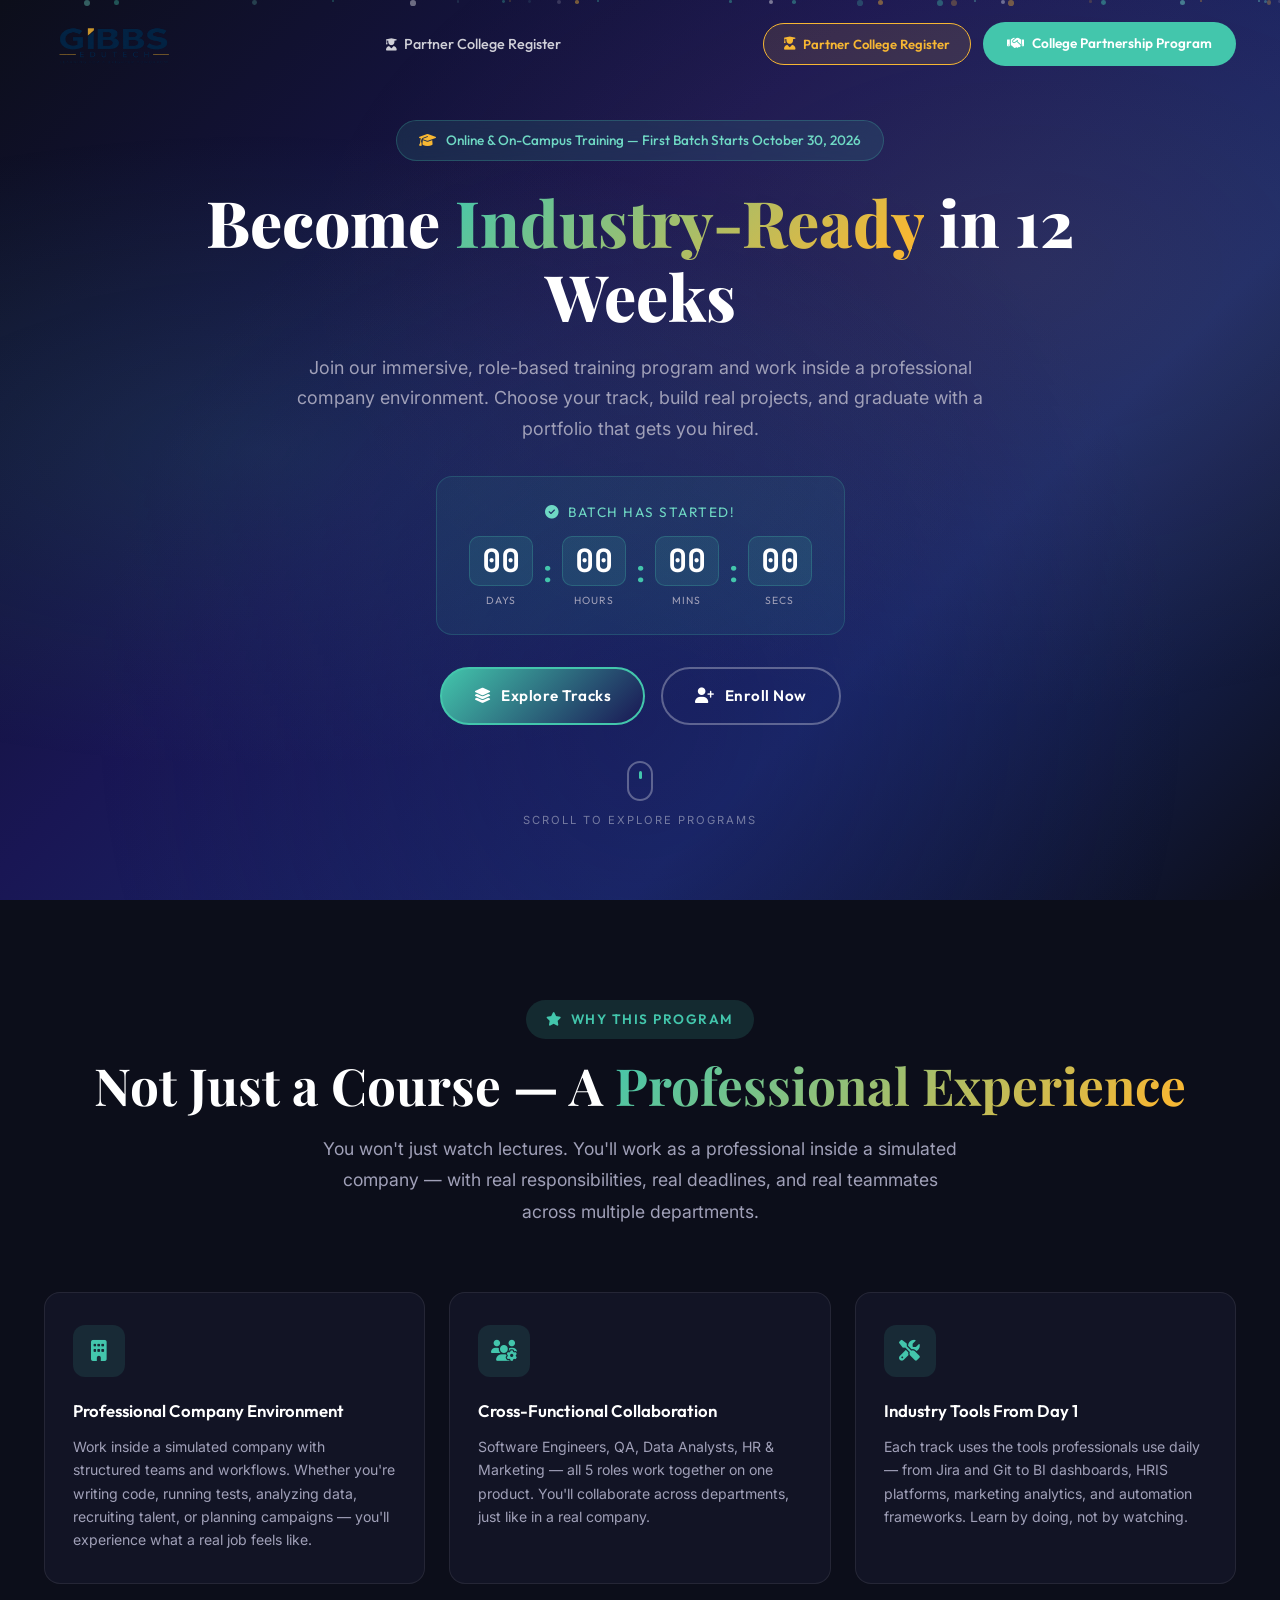
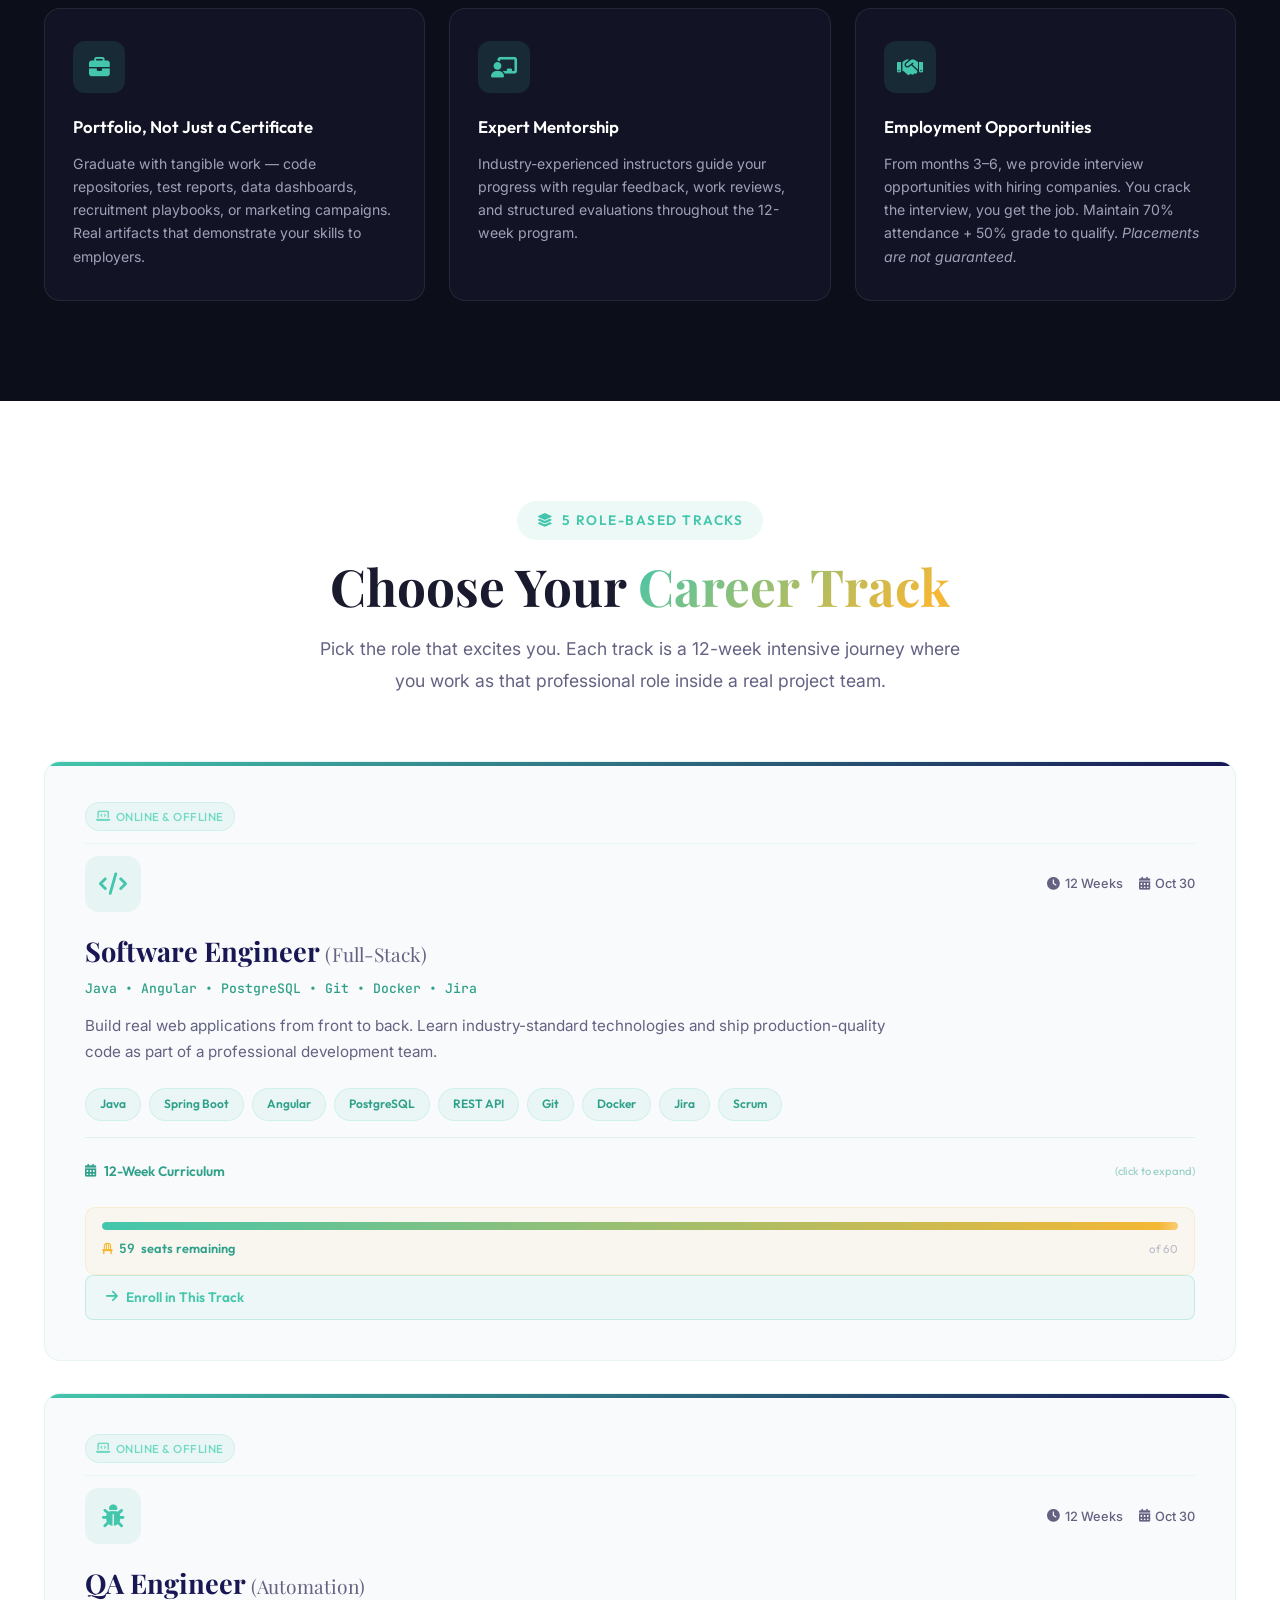
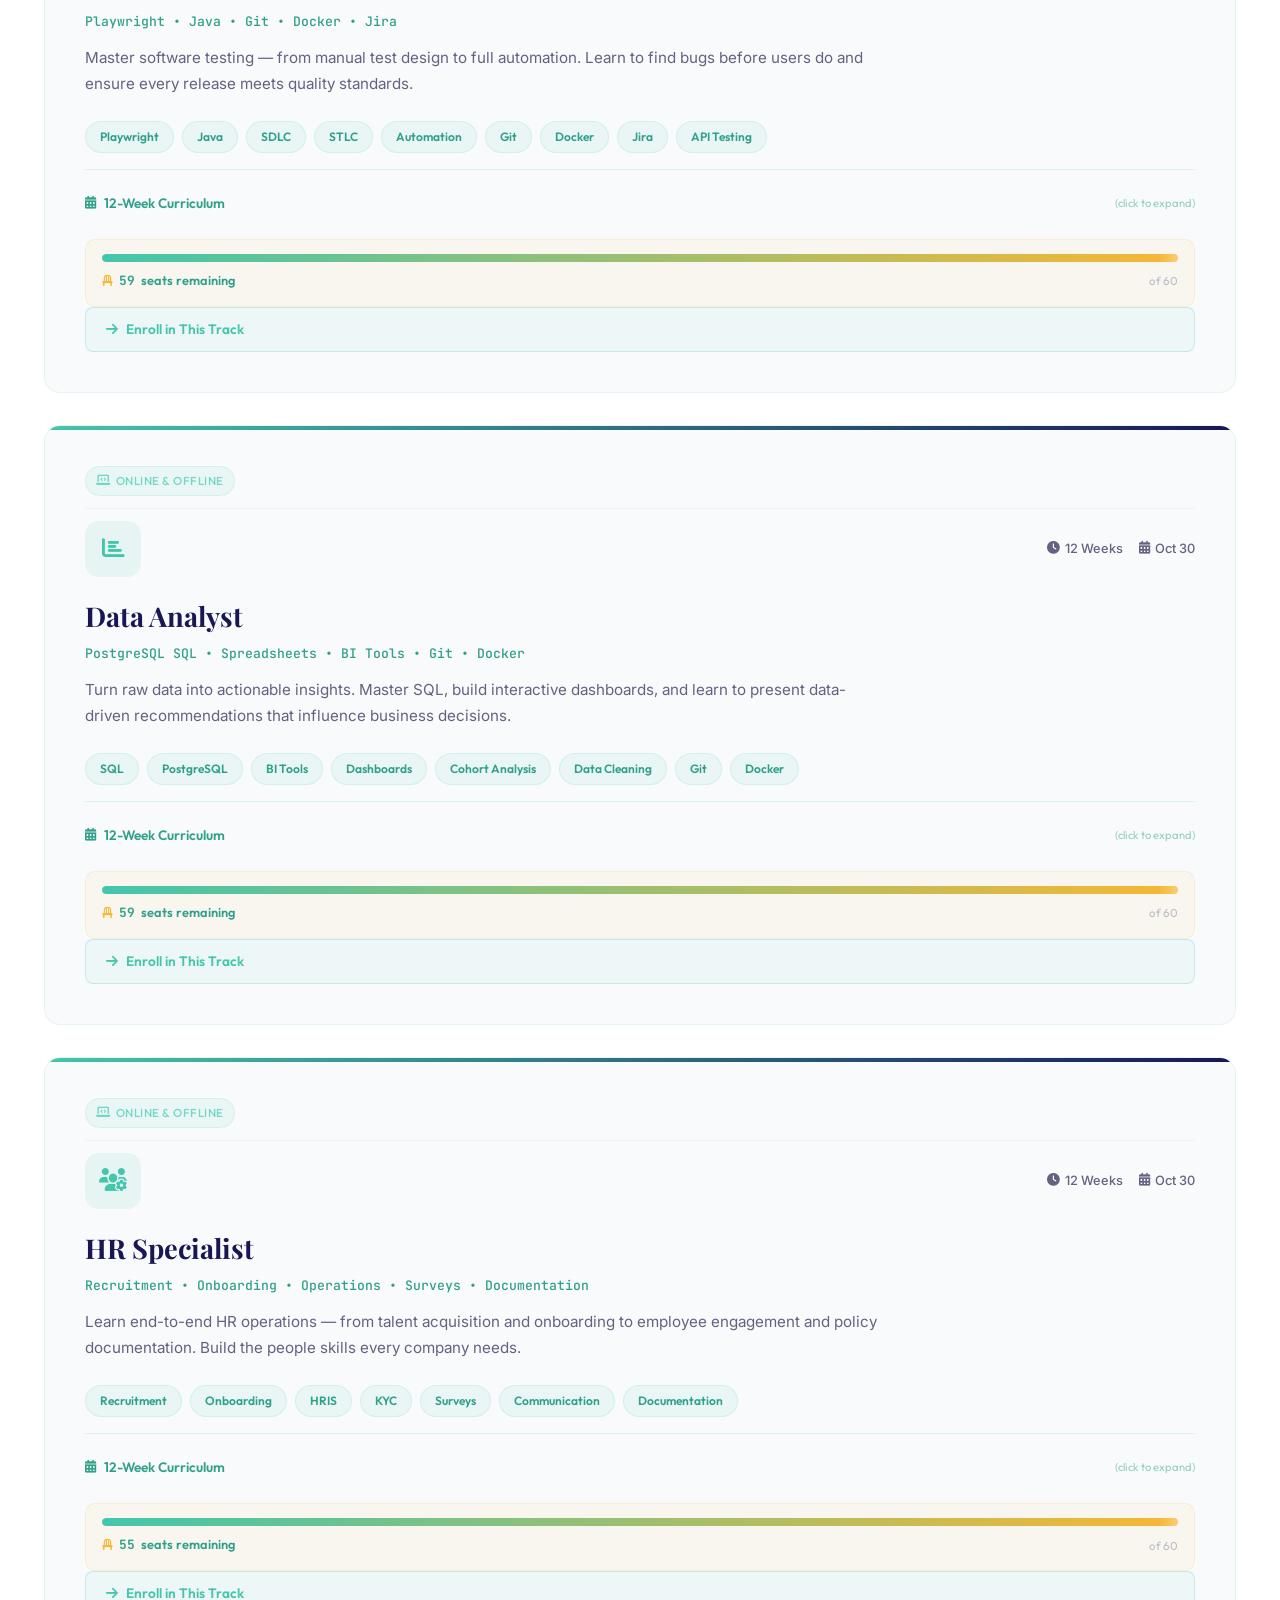
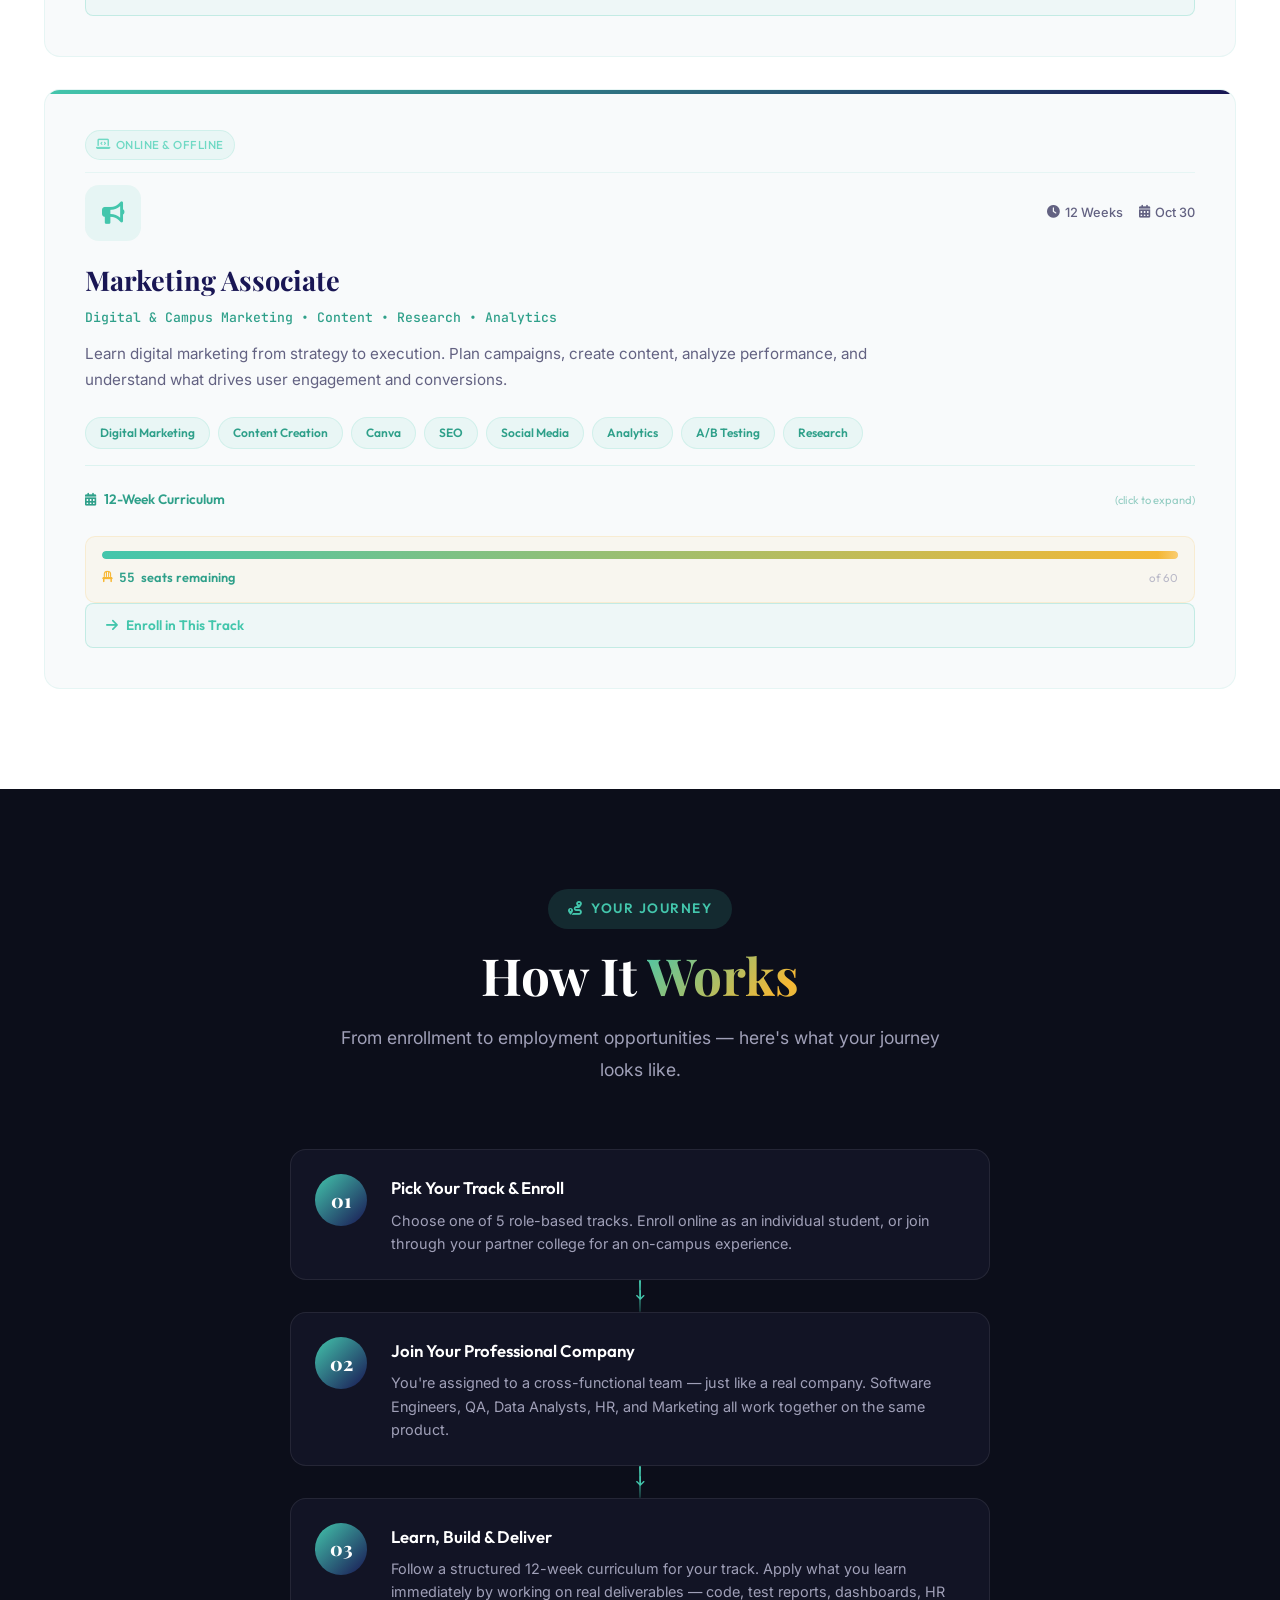
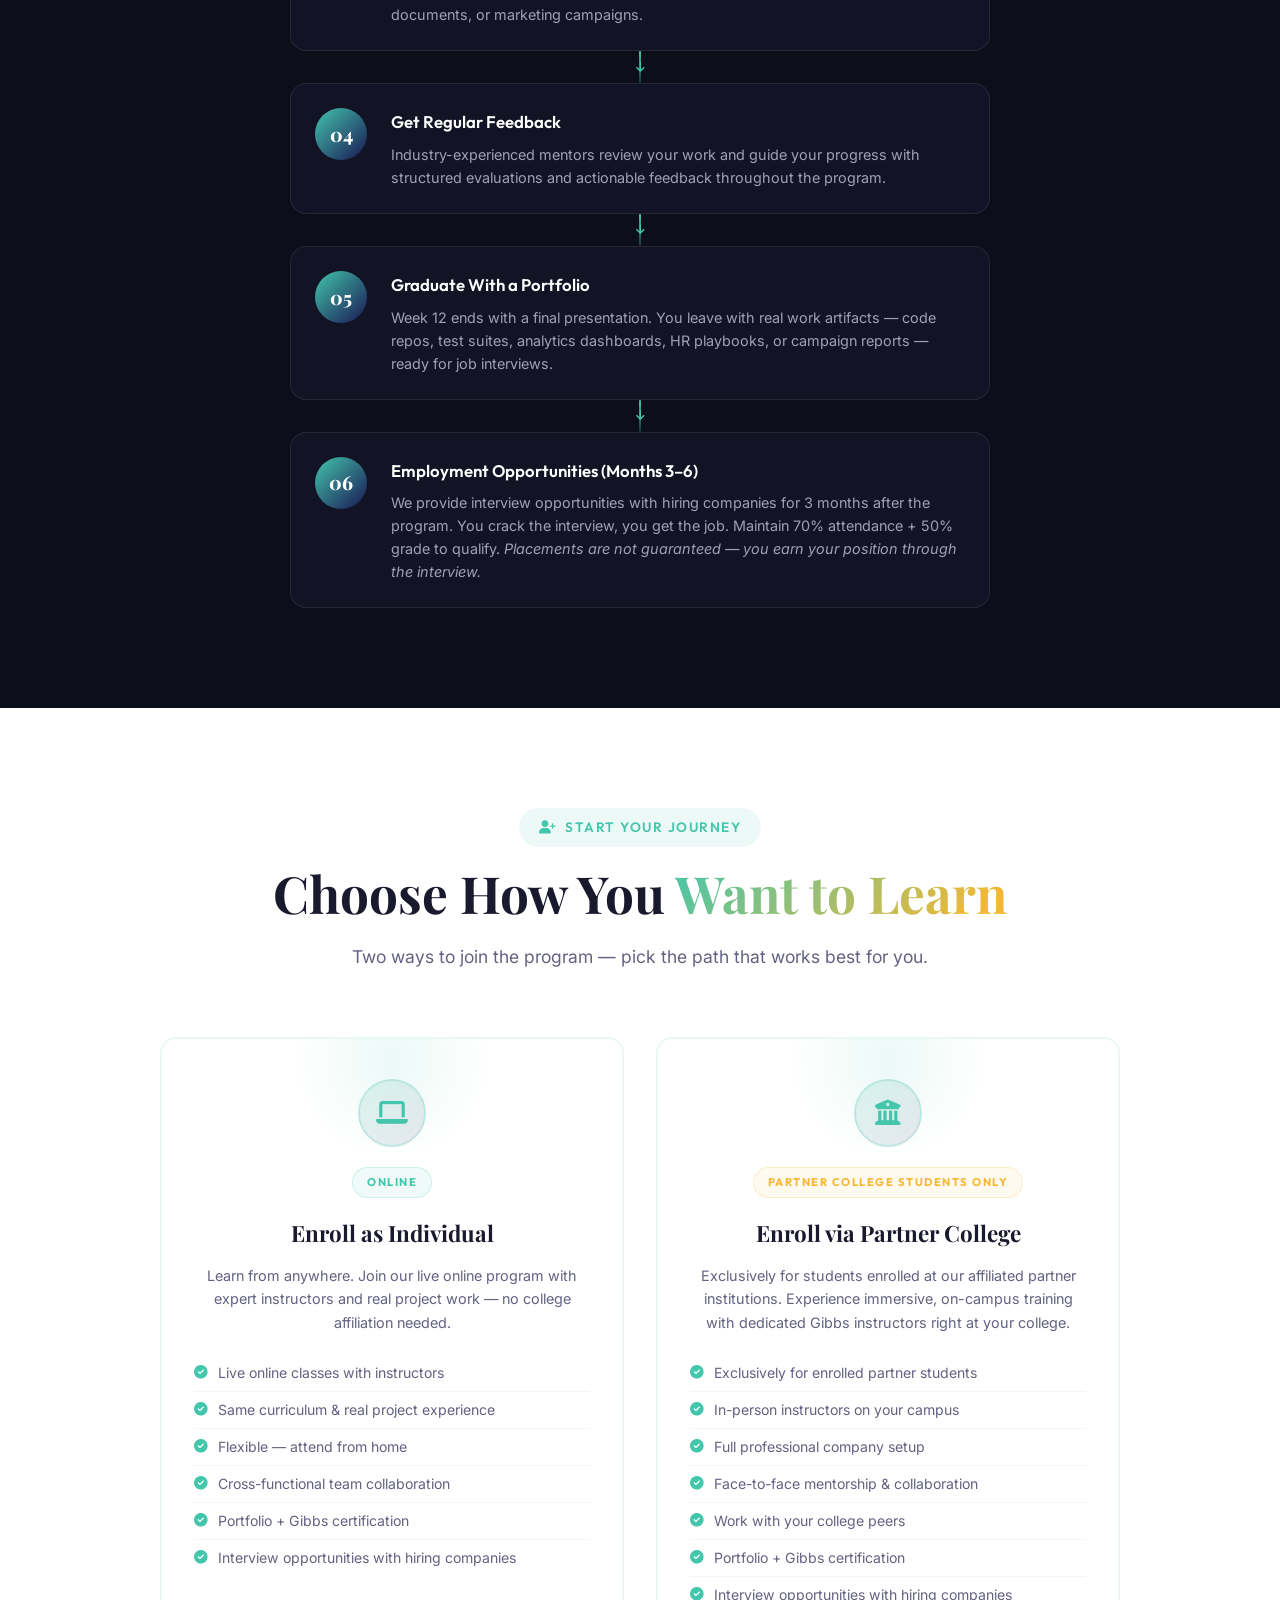
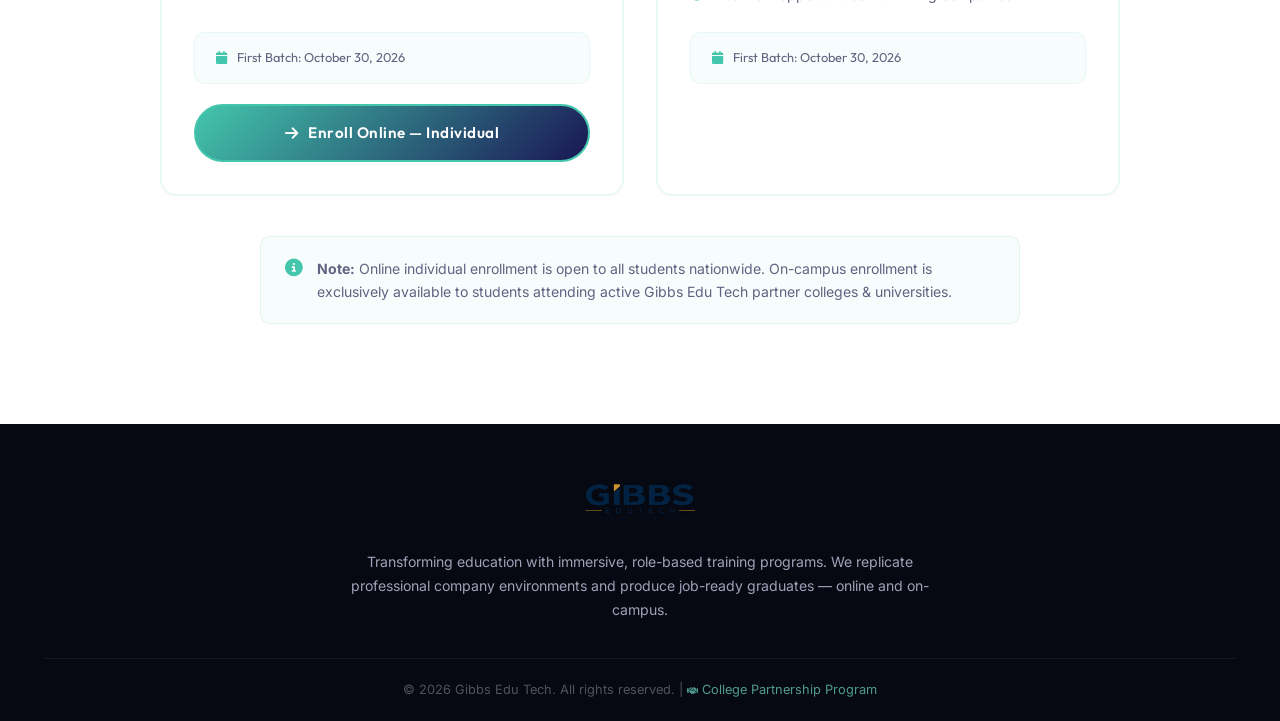
==== commit f39fc351: "feat: add partner college enrollment card with razorpay navigation, quick access register buttons & " ====
--- a/index.html
+++ b/index.html
@@ -20,9 +20,12 @@
             <img src="assets/images/logo.png" alt="Gibbs Edu Tech Logo" class="logo-img">
         </a>
         <ul class="nav-links">
-            <!-- Navigation intentionally minimal — pages don't exist yet -->
+            <li><a href="partnership.html#register"><i class="fas fa-user-graduate" style="font-size:0.85em; margin-right:4px;"></i> Partner College Register</a></li>
         </ul>
-        <a href="partnership.html" class="nav-cta"><i class="fas fa-handshake"></i> College Partnership Program</a>
+        <div class="nav-actions">
+            <a href="partnership.html#register" class="nav-register-btn"><i class="fas fa-user-graduate"></i> Partner College Register</a>
+            <a href="partnership.html" class="nav-cta"><i class="fas fa-handshake"></i> College Partnership Program</a>
+        </div>
         <button class="mobile-toggle" id="mobileToggle" aria-label="Toggle menu">
             <span></span><span></span><span></span>
         </button>
@@ -78,7 +81,7 @@
             <a href="#enroll" class="btn btn-outline"><i class="fas fa-user-plus"></i> Enroll Now</a>
         </div>
     </div>
-    <div class="scroll-indicator animate-fade-up delay-5">
+    <div class="scroll-indicator animate-fade-up delay-5" onclick="document.getElementById('what-you-get').scrollIntoView({behavior:'smooth'})">
         <div class="mouse"><div class="mouse-wheel"></div></div>
         <span>Scroll to explore programs</span>
     </div>
@@ -478,10 +481,11 @@
                 <div class="enroll-icon-wrap">
                     <div class="enroll-icon"><i class="fas fa-university"></i></div>
                 </div>
-                <div class="enroll-badge badge-campus">On-Campus</div>
+                <div class="enroll-badge badge-campus">Partner College Students Only</div>
                 <h3>Enroll via Partner College</h3>
-                <p class="enroll-desc">Experience immersive, on-campus training at your college. Our instructors come to your campus for 3 months — the full professional company experience.</p>
+                <p class="enroll-desc">Exclusively for students enrolled at our affiliated partner institutions. Experience immersive, on-campus training with dedicated Gibbs instructors right at your college.</p>
                 <ul class="enroll-features">
+                    <li><i class="fas fa-check-circle"></i> Exclusively for enrolled partner students</li>
                     <li><i class="fas fa-check-circle"></i> In-person instructors on your campus</li>
                     <li><i class="fas fa-check-circle"></i> Full professional company setup</li>
                     <li><i class="fas fa-check-circle"></i> Face-to-face mentorship & collaboration</li>
@@ -492,14 +496,14 @@
                 <div class="enroll-batch-info">
                     <span><i class="fas fa-calendar"></i> First Batch: October 30, 2026</span>
                 </div>
-                <a href="#" class="btn btn-primary enroll-cta"><i class="fas fa-arrow-right"></i> Enroll via Partner College</a>
+                <a href="partnership.html#register" class="btn btn-outline enroll-cta"><i class="fas fa-university"></i> Register via Partner College &rarr;</a>
             </div>
         </div>
 
         <!-- Additional Info -->
         <div class="enroll-note animate-fade-up">
             <i class="fas fa-info-circle"></i>
-            <p>Both enrollment paths lead to the same high-quality program, same curriculum, and same certification. The only difference is your learning environment — online from home, or on-campus at a partner college.</p>
+            <p><strong>Note:</strong> Online individual enrollment is open to all students nationwide. On-campus enrollment is exclusively available to students attending active Gibbs Edu Tech partner colleges & universities.</p>
         </div>
     </div>
 </section>
--- a/assets/css/style.css
+++ b/assets/css/style.css
@@ -306,6 +306,35 @@
 .nav-links a:hover { color: var(--primary-light); }
 .nav-links a:hover::after { width: 100%; }
 
+.nav-actions {
+    display: flex;
+    align-items: center;
+    gap: 12px;
+}
+
+.nav-register-btn {
+    padding: 9px 20px;
+    border-radius: 50px;
+    background: rgba(247, 183, 51, 0.12);
+    border: 1.5px solid var(--accent);
+    color: var(--accent) !important;
+    font-family: var(--font-accent);
+    font-weight: 600;
+    font-size: 0.82rem;
+    transition: all var(--transition-med);
+    display: inline-flex;
+    align-items: center;
+    gap: 8px;
+    text-decoration: none;
+}
+
+.nav-register-btn:hover {
+    background: var(--accent);
+    color: #12102e !important;
+    transform: translateY(-2px);
+    box-shadow: 0 4px 18px rgba(247, 183, 51, 0.35);
+}
+
 .nav-cta {
     padding: 10px 24px;
     border-radius: 50px;
@@ -315,12 +344,38 @@
     font-weight: 600;
     font-size: 0.85rem;
     transition: all var(--transition-med);
+    display: inline-flex;
+    align-items: center;
+    gap: 8px;
+    text-decoration: none;
 }
 
 .nav-cta:hover {
     background: var(--primary-dark);
     transform: translateY(-2px);
     box-shadow: var(--shadow-glow);
+}
+
+.btn-register-quick {
+    background: rgba(247, 183, 51, 0.14);
+    border: 1.5px solid var(--accent);
+    color: var(--accent) !important;
+    font-family: var(--font-accent);
+    font-weight: 600;
+    padding: 12px 26px;
+    border-radius: 50px;
+    display: inline-flex;
+    align-items: center;
+    gap: 8px;
+    transition: all var(--transition-med);
+    text-decoration: none;
+}
+
+.btn-register-quick:hover {
+    background: var(--accent);
+    color: #12102e !important;
+    transform: translateY(-2px);
+    box-shadow: 0 6px 22px rgba(247, 183, 51, 0.35);
 }
 
 .mobile-toggle {
@@ -342,12 +397,13 @@
 #hero {
     min-height: 100vh;
     display: flex;
+    flex-direction: column;
     align-items: center;
     justify-content: center;
     position: relative;
     overflow: hidden;
     background: var(--gradient-hero);
-    padding: 120px 24px 80px;
+    padding: 120px 24px 60px;
 }
 
 .hero-bg-overlay {
@@ -390,7 +446,7 @@
     display: inline-flex;
     align-items: center;
     gap: 10px;
-    padding: 10px 24px;
+    padding: 8px 22px;
     border-radius: 50px;
     background: rgba(67, 198, 172, 0.12);
     border: 1px solid rgba(67, 198, 172, 0.25);
@@ -398,7 +454,7 @@
     font-family: var(--font-accent);
     font-size: 0.85rem;
     font-weight: 500;
-    margin-bottom: 32px;
+    margin-bottom: 24px;
     backdrop-filter: blur(10px);
 }
 
@@ -410,15 +466,15 @@
     font-weight: 800;
     color: var(--text-white);
     line-height: 1.15;
-    margin-bottom: 24px;
+    margin-bottom: 20px;
 }
 
 .hero-subtitle {
     font-size: clamp(0.95rem, 1.4vw, 1.15rem);
     color: var(--text-light);
     max-width: 720px;
-    margin: 0 auto 48px;
-    line-height: 1.8;
+    margin: 0 auto 32px;
+    line-height: 1.7;
 }
 
 .hero-stats {
@@ -426,7 +482,7 @@
     align-items: center;
     justify-content: center;
     gap: 40px;
-    margin-bottom: 48px;
+    margin-bottom: 32px;
     flex-wrap: wrap;
 }
 
@@ -467,15 +523,38 @@
     flex-wrap: wrap;
 }
 
+.hero-quick-reg {
+    margin-top: 18px;
+    font-size: 0.88rem;
+    color: rgba(255, 255, 255, 0.75);
+    display: flex;
+    align-items: center;
+    justify-content: center;
+    gap: 8px;
+}
+
+.hero-quick-reg a {
+    color: var(--accent);
+    font-weight: 600;
+    text-decoration: underline;
+    text-underline-offset: 4px;
+    transition: color var(--transition-fast);
+}
+
+.hero-quick-reg a:hover {
+    color: #fff;
+}
+
 .scroll-indicator {
-    position: absolute;
-    bottom: 40px; left: 50%;
-    transform: translateX(-50%);
+    position: relative;
+    margin-top: 36px;
+    margin-bottom: 10px;
     z-index: 10;
     display: flex;
     flex-direction: column;
     align-items: center;
     gap: 10px;
+    cursor: pointer;
 }
 
 .mouse {
@@ -1850,7 +1929,7 @@
 
 @media (max-width: 768px) {
     :root { --section-padding: 72px 0; }
-    .nav-links, .nav-cta { display: none; }
+    .nav-links, .nav-cta, .nav-actions { display: none; }
     .mobile-toggle { display: flex; }
 
     .nav-links.mobile-open {
@@ -2096,3 +2175,191 @@
     to { opacity: 1; transform: translateY(0); }
 }
 
+/* ===================== ENROLL VIA PARTNER COLLEGE (MATCHING FIRST PAGE CARD) ===================== */
+#register {
+    position: relative;
+    padding: var(--section-padding);
+}
+
+.partner-enroll-wrapper {
+    max-width: 600px;
+    margin: 0 auto;
+}
+
+.enroll-card-dark {
+    position: relative;
+    background: rgba(25, 22, 84, 0.4);
+    border: 2px solid rgba(67, 198, 172, 0.25);
+    border-radius: var(--border-radius);
+    padding: 44px 36px 36px;
+    transition: all var(--transition-med);
+    overflow: hidden;
+    display: flex;
+    flex-direction: column;
+    backdrop-filter: blur(16px);
+    box-shadow: 0 20px 50px rgba(0, 0, 0, 0.4);
+}
+
+.enroll-card-dark:hover {
+    transform: translateY(-8px);
+    border-color: rgba(67, 198, 172, 0.45);
+    box-shadow: 0 24px 60px rgba(67, 198, 172, 0.18);
+}
+
+.enroll-card-dark .enroll-card-glow {
+    position: absolute;
+    top: -80px;
+    left: 50%;
+    transform: translateX(-50%);
+    width: 220px;
+    height: 220px;
+    background: radial-gradient(circle, rgba(247, 183, 51, 0.15) 0%, transparent 70%);
+    pointer-events: none;
+    transition: opacity var(--transition-med);
+}
+
+.enroll-card-dark:hover .enroll-card-glow {
+    opacity: 1.5;
+}
+
+.enroll-card-dark .enroll-icon-wrap {
+    display: flex;
+    justify-content: center;
+    margin-bottom: 20px;
+}
+
+.enroll-card-dark .enroll-icon {
+    width: 72px;
+    height: 72px;
+    border-radius: 50%;
+    background: linear-gradient(135deg, rgba(67, 198, 172, 0.15), rgba(247, 183, 51, 0.15));
+    display: flex;
+    align-items: center;
+    justify-content: center;
+    font-size: 1.8rem;
+    color: var(--accent);
+    border: 2px solid rgba(247, 183, 51, 0.35);
+    transition: all var(--transition-med);
+}
+
+.enroll-card-dark:hover .enroll-icon {
+    background: var(--gradient-accent);
+    color: #12102e;
+    transform: scale(1.08);
+    box-shadow: 0 8px 25px rgba(247, 183, 51, 0.4);
+}
+
+.enroll-card-dark .enroll-badge {
+    display: inline-block;
+    font-family: var(--font-accent);
+    font-size: 0.72rem;
+    font-weight: 700;
+    letter-spacing: 1.5px;
+    text-transform: uppercase;
+    color: var(--accent);
+    background: rgba(247, 183, 51, 0.1);
+    border: 1px solid rgba(247, 183, 51, 0.3);
+    border-radius: 20px;
+    padding: 6px 16px;
+    margin: 0 auto 16px;
+    text-align: center;
+    width: fit-content;
+}
+
+.enroll-card-dark h3 {
+    font-family: var(--font-display);
+    font-weight: 700;
+    font-size: 1.6rem;
+    color: var(--text-white);
+    margin-bottom: 12px;
+    text-align: center;
+}
+
+.enroll-card-dark .enroll-desc {
+    font-size: 0.92rem;
+    color: var(--text-light);
+    text-align: center;
+    line-height: 1.65;
+    margin-bottom: 24px;
+}
+
+.enroll-card-dark .enroll-features {
+    list-style: none;
+    margin-bottom: 24px;
+    padding: 0;
+}
+
+.enroll-card-dark .enroll-features li {
+    font-size: 0.9rem;
+    color: rgba(255, 255, 255, 0.88);
+    padding: 8px 0;
+    display: flex;
+    align-items: center;
+    gap: 12px;
+    border-bottom: 1px solid rgba(255, 255, 255, 0.06);
+}
+
+.enroll-card-dark .enroll-features li:last-child {
+    border-bottom: none;
+}
+
+.enroll-card-dark .enroll-features i {
+    color: var(--primary);
+    font-size: 0.9rem;
+    flex-shrink: 0;
+}
+
+.enroll-card-dark .enroll-batch-info {
+    display: flex;
+    flex-direction: column;
+    gap: 8px;
+    background: rgba(67, 198, 172, 0.08);
+    border: 1px solid rgba(67, 198, 172, 0.2);
+    border-radius: 10px;
+    padding: 14px 20px;
+    margin-bottom: 24px;
+}
+
+.enroll-card-dark .enroll-batch-info span {
+    font-family: var(--font-accent);
+    font-size: 0.84rem;
+    color: rgba(255, 255, 255, 0.85);
+    display: flex;
+    align-items: center;
+    gap: 10px;
+}
+
+.enroll-card-dark .enroll-batch-info i {
+    color: var(--accent);
+    width: 16px;
+    text-align: center;
+}
+
+.enroll-card-dark .enroll-batch-info strong {
+    color: var(--accent);
+}
+
+.enroll-card-dark .enroll-cta {
+    width: 100%;
+    text-align: center;
+    justify-content: center;
+    padding: 16px 28px;
+    font-size: 1.05rem;
+    font-weight: 700;
+    border-radius: 50px;
+    background: var(--gradient-accent);
+    color: #12102e;
+    box-shadow: 0 6px 25px rgba(247, 183, 51, 0.35);
+    display: inline-flex;
+    align-items: center;
+    gap: 10px;
+    text-decoration: none;
+    transition: all var(--transition-med);
+}
+
+.enroll-card-dark .enroll-cta:hover {
+    transform: translateY(-2px);
+    box-shadow: 0 10px 30px rgba(247, 183, 51, 0.5);
+    color: #0c0e1a;
+}
+
--- a/assets/css/student.css
+++ b/assets/css/student.css
@@ -596,7 +596,7 @@
 /* --- Track Curriculum Breakdown --- */
 .track-curriculum {
     margin-top: 16px;
-    border-top: 1px solid rgba(67, 198, 172, 0.1);
+    border-top: 1px solid rgba(67, 198, 172, 0.15);
     padding-top: 14px;
 }
 
@@ -604,7 +604,7 @@
     font-family: var(--font-accent);
     font-size: 0.85rem;
     font-weight: 600;
-    color: var(--primary-light);
+    color: var(--primary-dark);
     cursor: pointer;
     display: flex;
     align-items: center;
@@ -653,15 +653,15 @@
     align-items: center;
     gap: 12px;
     padding: 10px 14px;
-    background: rgba(67, 198, 172, 0.04);
-    border: 1px solid rgba(67, 198, 172, 0.08);
+    background: rgba(67, 198, 172, 0.06);
+    border: 1px solid rgba(67, 198, 172, 0.12);
     border-radius: 8px;
     transition: all var(--transition-fast);
 }
 
 .week-block:hover {
-    background: rgba(67, 198, 172, 0.08);
-    border-color: rgba(67, 198, 172, 0.15);
+    background: rgba(67, 198, 172, 0.12);
+    border-color: rgba(67, 198, 172, 0.25);
 }
 
 .week-label {
@@ -682,7 +682,7 @@
 .week-topic {
     font-family: var(--font-body);
     font-size: 0.82rem;
-    color: rgba(255, 255, 255, 0.8);
+    color: var(--text-secondary);
     line-height: 1.4;
 }
 
@@ -690,15 +690,15 @@
 .track-seat-tracker {
     margin-top: 16px;
     padding: 14px 16px;
-    background: rgba(247, 183, 51, 0.04);
-    border: 1px solid rgba(247, 183, 51, 0.12);
+    background: rgba(247, 183, 51, 0.06);
+    border: 1px solid rgba(247, 183, 51, 0.15);
     border-radius: 10px;
 }
 
 .track-seat-bar {
     width: 100%;
     height: 8px;
-    background: rgba(255, 255, 255, 0.06);
+    background: rgba(0, 0, 0, 0.06);
     border-radius: 4px;
     overflow: hidden;
     margin-bottom: 8px;
@@ -739,7 +739,7 @@
     font-family: var(--font-accent);
     font-size: 0.8rem;
     font-weight: 600;
-    color: var(--accent);
+    color: var(--primary-dark);
     display: flex;
     align-items: center;
     gap: 6px;
@@ -747,11 +747,12 @@
 
 .track-seat-count i {
     font-size: 0.75rem;
+    color: var(--accent);
 }
 
 .track-seat-count strong {
     font-family: var(--font-mono);
-    color: var(--accent-light);
+    color: var(--primary-dark);
 }
 
 .track-seat-total {
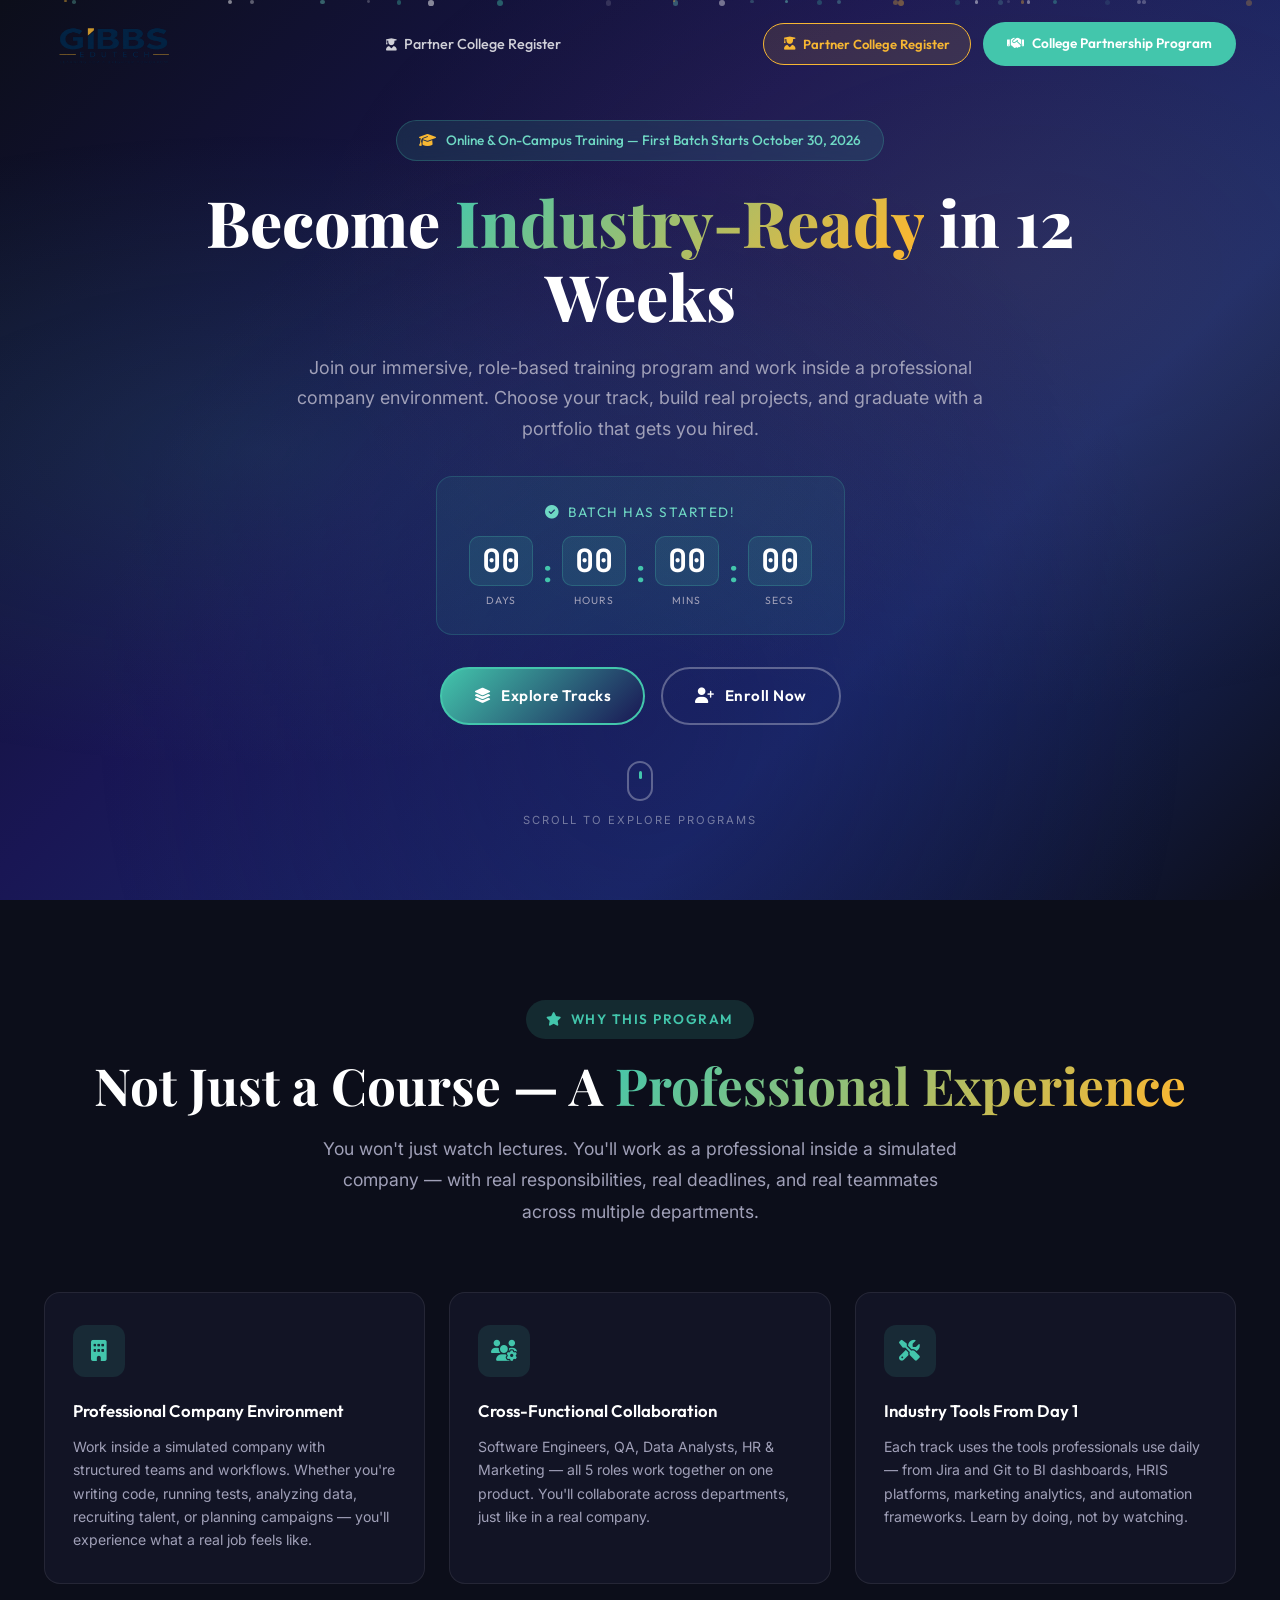
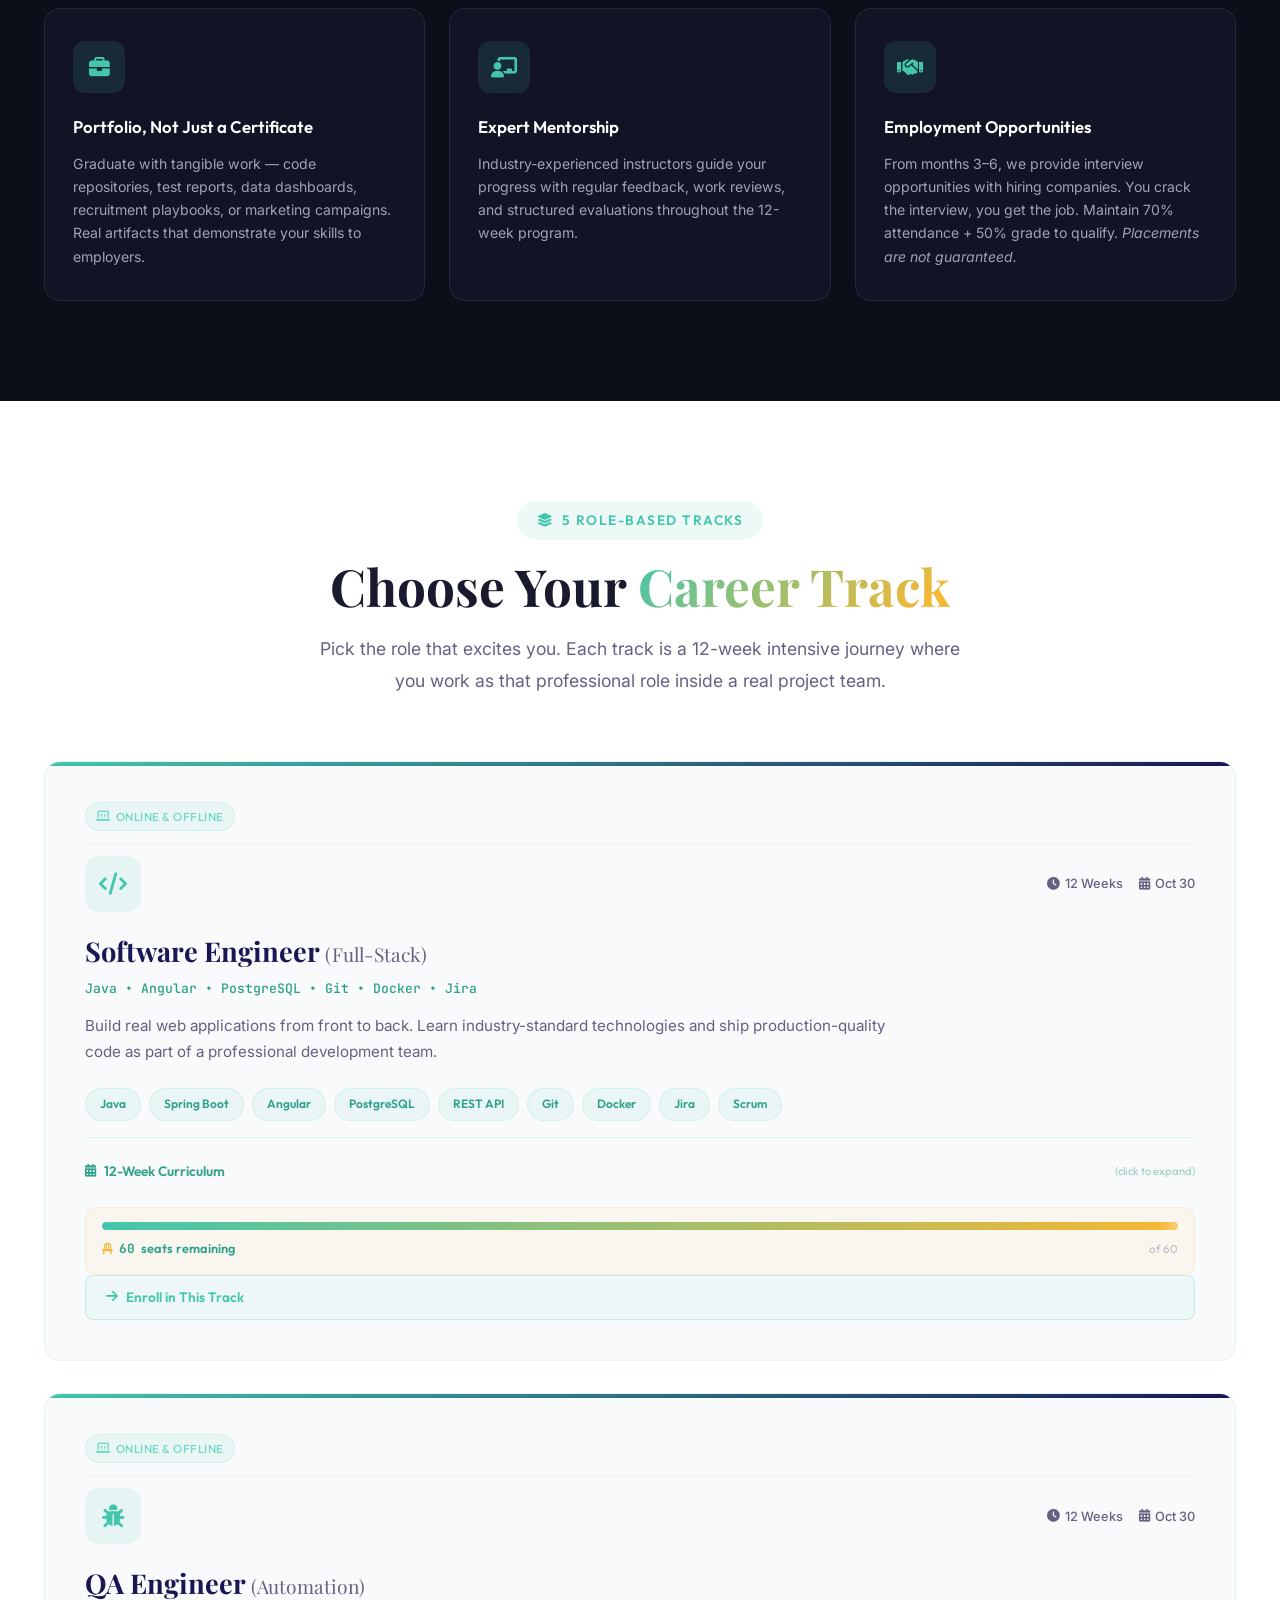
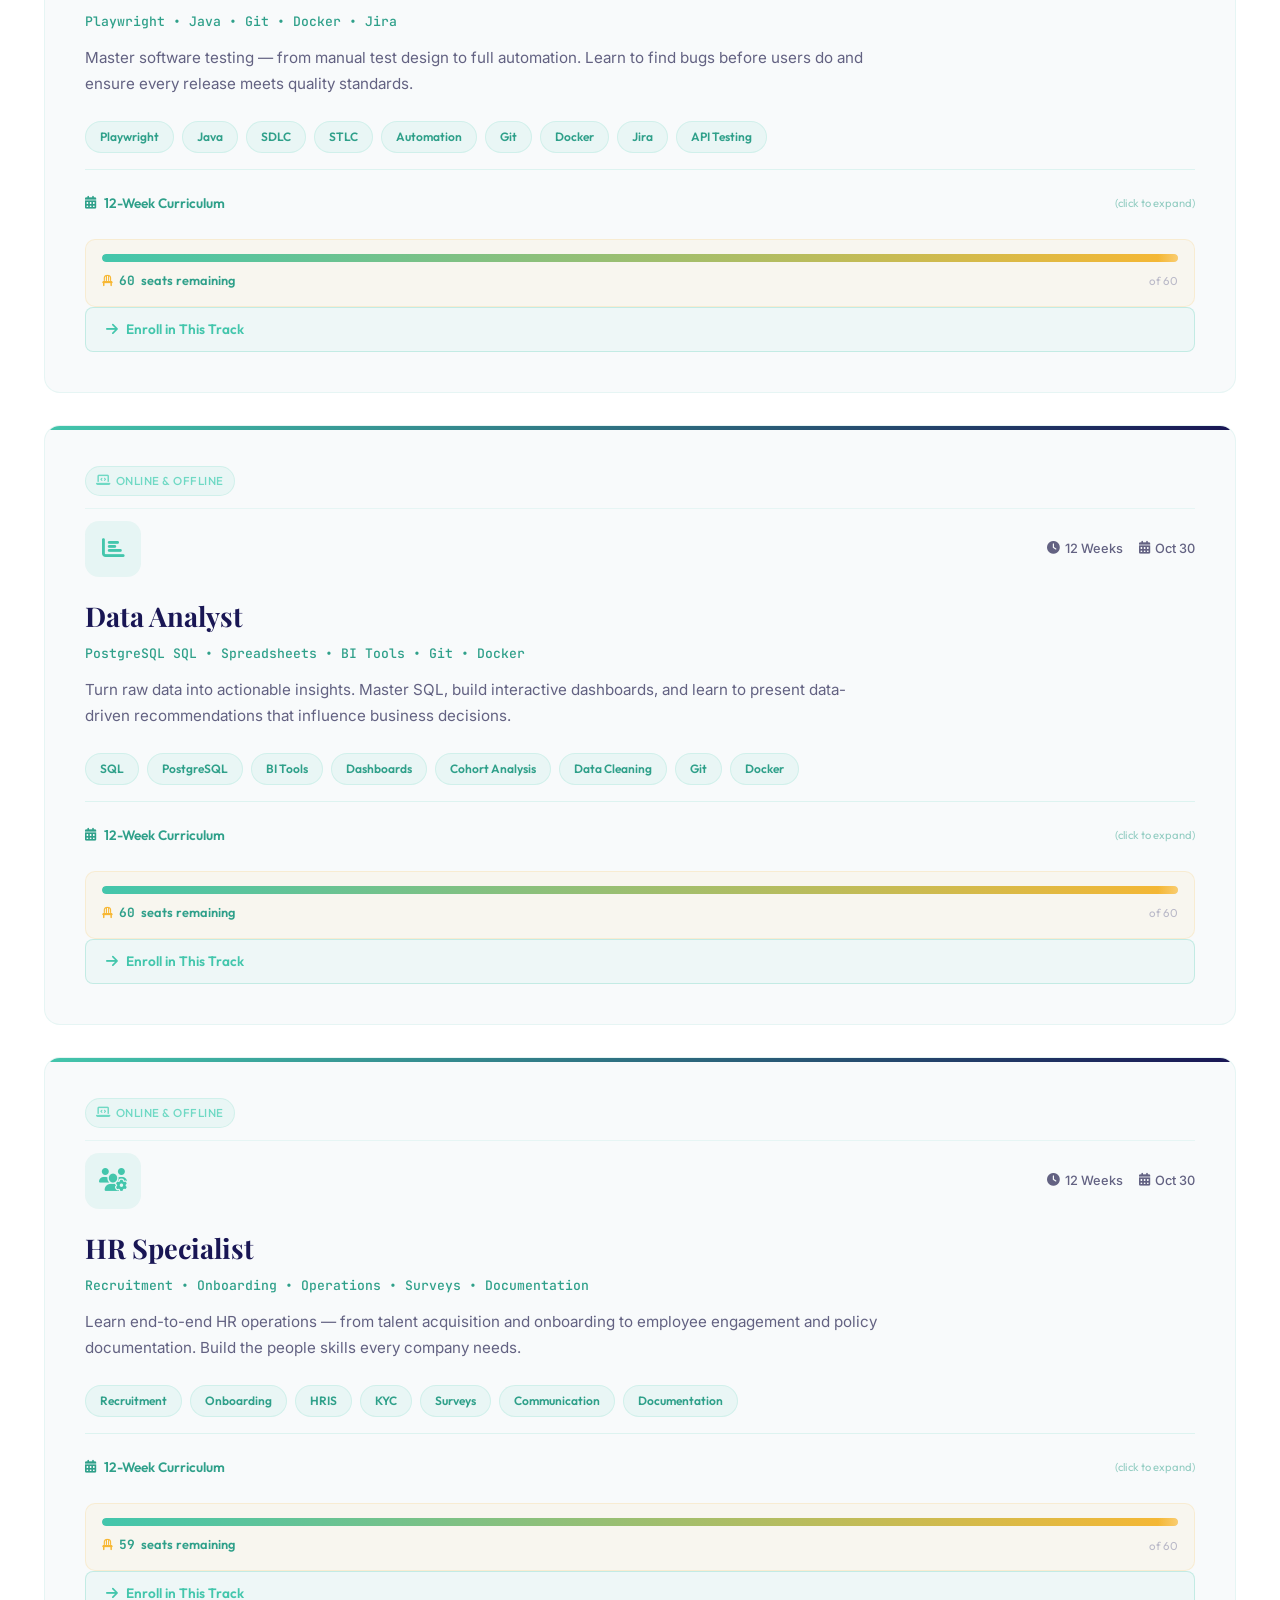
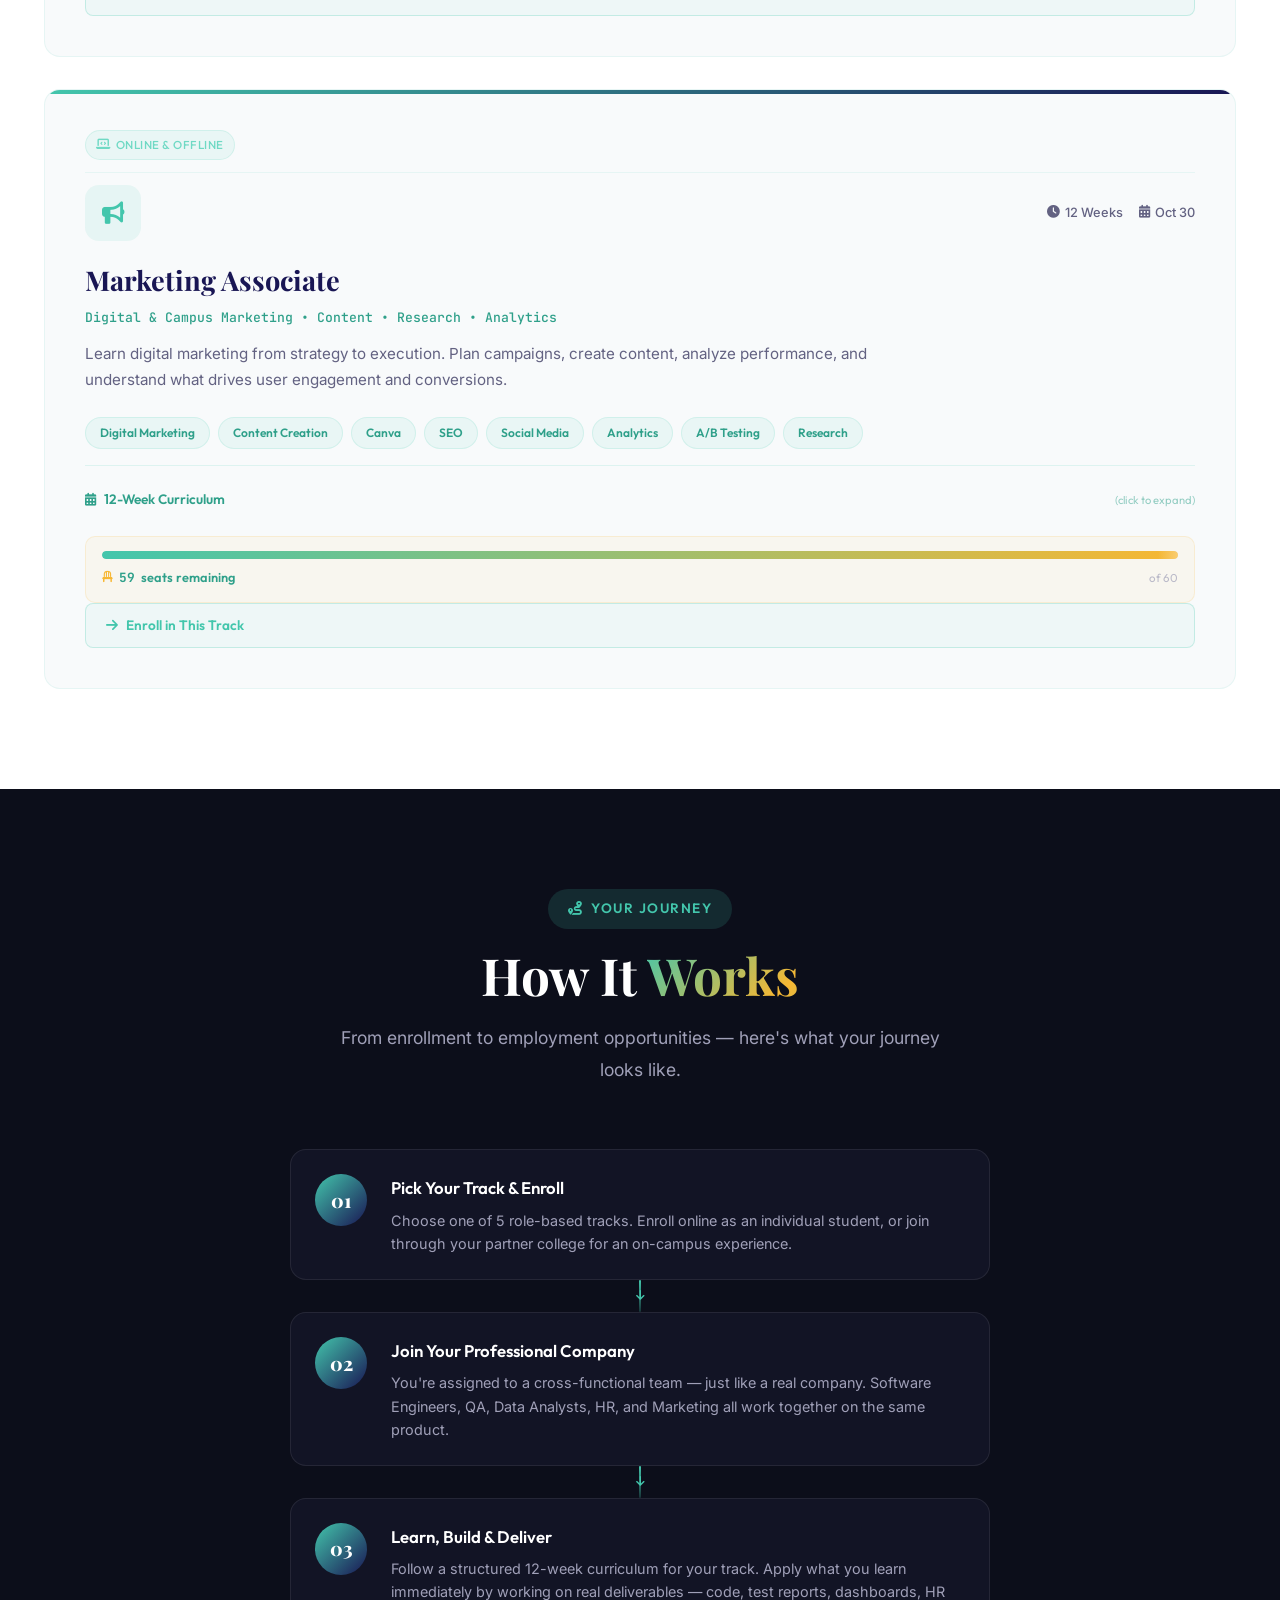
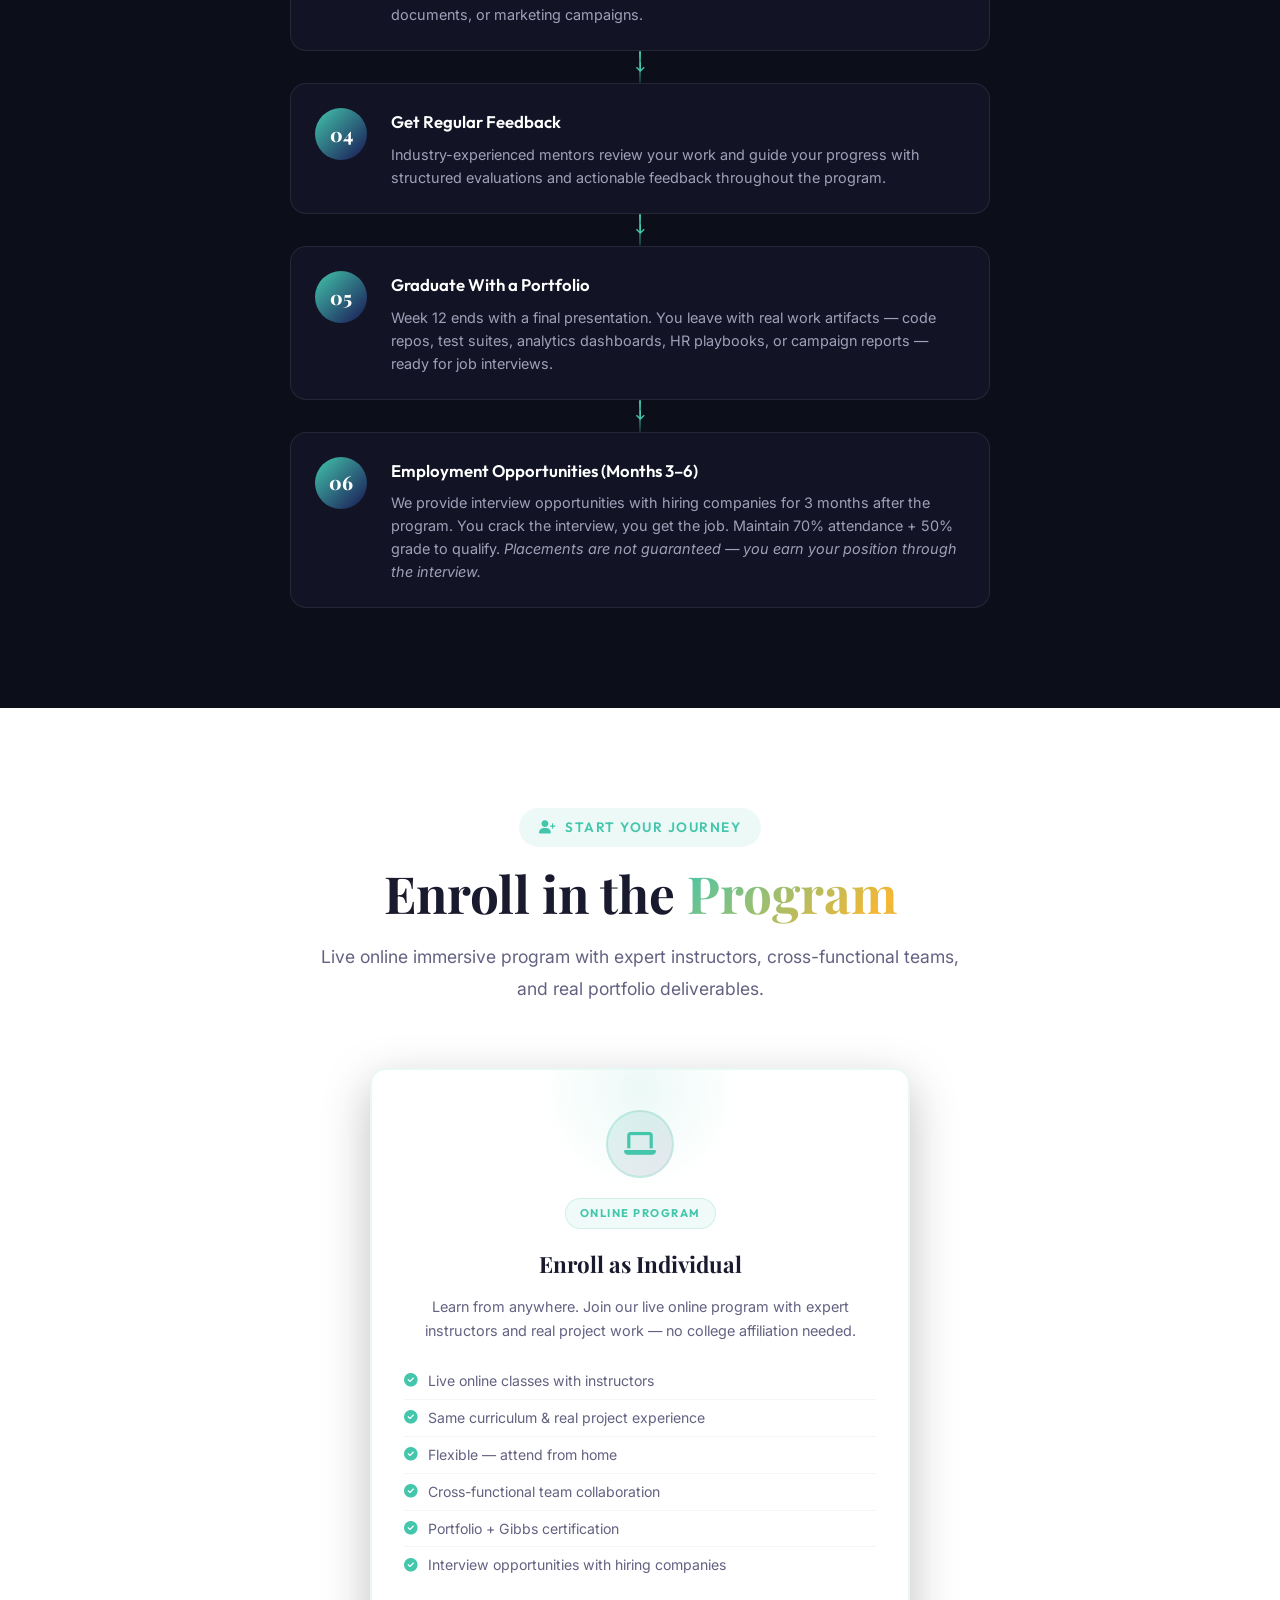
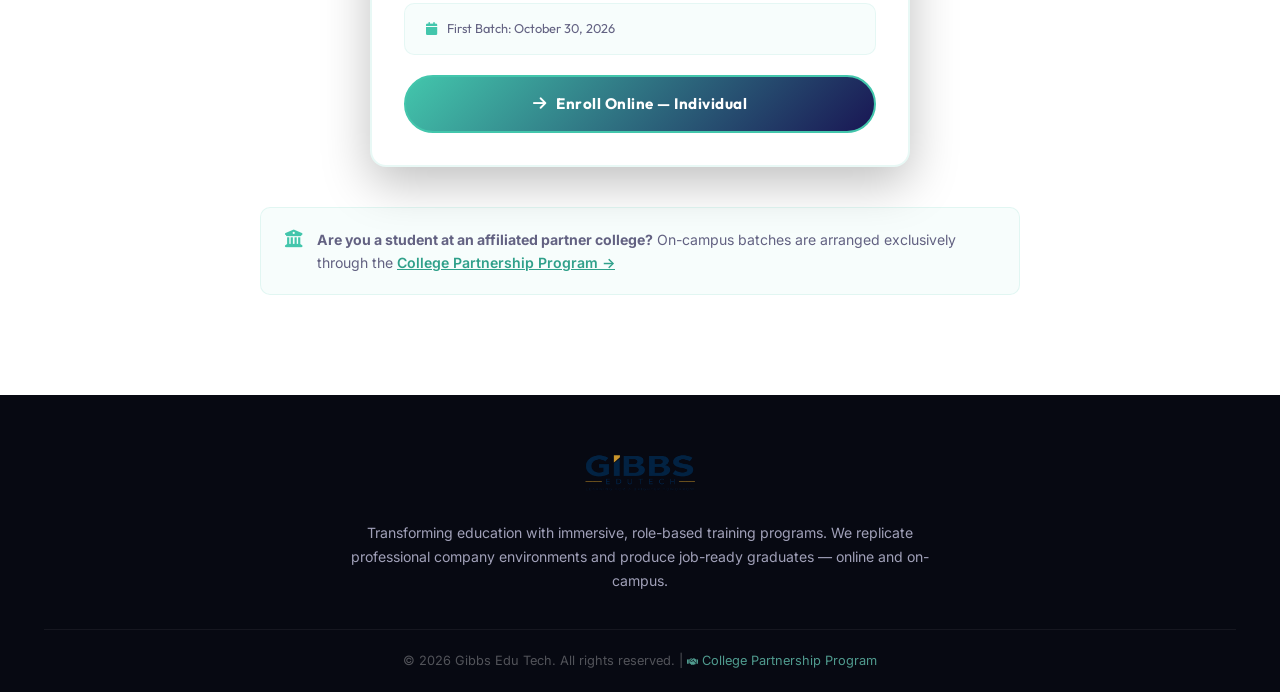
==== commit 79bc5c0b: "feat: remove partner college card from index page, format proper partner card in partnership page wi" ====
--- a/index.html
+++ b/index.html
@@ -447,8 +447,8 @@
     <div class="container">
         <div class="section-header">
             <span class="section-tag"><i class="fas fa-user-plus"></i> Start Your Journey</span>
-            <h2 class="section-title">Choose How You <span class="gradient-text">Want to Learn</span></h2>
-            <p class="section-subtitle">Two ways to join the program — pick the path that works best for you.</p>
+            <h2 class="section-title">Enroll in the <span class="gradient-text">Program</span></h2>
+            <p class="section-subtitle">Live online immersive program with expert instructors, cross-functional teams, and real portfolio deliverables.</p>
         </div>
 
         <div class="enroll-options-grid">
@@ -458,7 +458,7 @@
                 <div class="enroll-icon-wrap">
                     <div class="enroll-icon"><i class="fas fa-laptop"></i></div>
                 </div>
-                <div class="enroll-badge">Online</div>
+                <div class="enroll-badge">Online Program</div>
                 <h3>Enroll as Individual</h3>
                 <p class="enroll-desc">Learn from anywhere. Join our live online program with expert instructors and real project work — no college affiliation needed.</p>
                 <ul class="enroll-features">
@@ -474,36 +474,12 @@
                 </div>
                 <a href="#" class="btn btn-primary enroll-cta"><i class="fas fa-arrow-right"></i> Enroll Online — Individual</a>
             </div>
-
-            <!-- Offline / Partner College -->
-            <div class="enroll-card enroll-offline">
-                <div class="enroll-card-glow"></div>
-                <div class="enroll-icon-wrap">
-                    <div class="enroll-icon"><i class="fas fa-university"></i></div>
-                </div>
-                <div class="enroll-badge badge-campus">Partner College Students Only</div>
-                <h3>Enroll via Partner College</h3>
-                <p class="enroll-desc">Exclusively for students enrolled at our affiliated partner institutions. Experience immersive, on-campus training with dedicated Gibbs instructors right at your college.</p>
-                <ul class="enroll-features">
-                    <li><i class="fas fa-check-circle"></i> Exclusively for enrolled partner students</li>
-                    <li><i class="fas fa-check-circle"></i> In-person instructors on your campus</li>
-                    <li><i class="fas fa-check-circle"></i> Full professional company setup</li>
-                    <li><i class="fas fa-check-circle"></i> Face-to-face mentorship & collaboration</li>
-                    <li><i class="fas fa-check-circle"></i> Work with your college peers</li>
-                    <li><i class="fas fa-check-circle"></i> Portfolio + Gibbs certification</li>
-                    <li><i class="fas fa-check-circle"></i> Interview opportunities with hiring companies</li>
-                </ul>
-                <div class="enroll-batch-info">
-                    <span><i class="fas fa-calendar"></i> First Batch: October 30, 2026</span>
-                </div>
-                <a href="partnership.html#register" class="btn btn-outline enroll-cta"><i class="fas fa-university"></i> Register via Partner College &rarr;</a>
-            </div>
         </div>
 
         <!-- Additional Info -->
         <div class="enroll-note animate-fade-up">
-            <i class="fas fa-info-circle"></i>
-            <p><strong>Note:</strong> Online individual enrollment is open to all students nationwide. On-campus enrollment is exclusively available to students attending active Gibbs Edu Tech partner colleges & universities.</p>
+            <i class="fas fa-university"></i>
+            <p><strong>Are you a student at an affiliated partner college?</strong> On-campus batches are arranged exclusively through the <a href="partnership.html#register" style="color: var(--primary-dark); font-weight: 600; text-decoration: underline;">College Partnership Program &rarr;</a></p>
         </div>
     </div>
 </section>
--- a/assets/css/style.css
+++ b/assets/css/style.css
@@ -2175,90 +2175,90 @@
     to { opacity: 1; transform: translateY(0); }
 }
 
-/* ===================== ENROLL VIA PARTNER COLLEGE (MATCHING FIRST PAGE CARD) ===================== */
+/* ===================== ENROLL VIA PARTNER COLLEGE (MATCHING INDEX PAGE CARD) ===================== */
 #register {
     position: relative;
     padding: var(--section-padding);
 }
 
-.partner-enroll-wrapper {
-    max-width: 600px;
+.partner-enroll-single {
+    max-width: 540px;
     margin: 0 auto;
 }
 
-.enroll-card-dark {
+.enroll-card {
     position: relative;
-    background: rgba(25, 22, 84, 0.4);
-    border: 2px solid rgba(67, 198, 172, 0.25);
+    background: var(--bg-white);
+    border: 2px solid rgba(67, 198, 172, 0.18);
     border-radius: var(--border-radius);
     padding: 44px 36px 36px;
     transition: all var(--transition-med);
     overflow: hidden;
     display: flex;
     flex-direction: column;
-    backdrop-filter: blur(16px);
-    box-shadow: 0 20px 50px rgba(0, 0, 0, 0.4);
-}
-
-.enroll-card-dark:hover {
+    box-shadow: 0 16px 48px rgba(0, 0, 0, 0.25);
+}
+
+.enroll-card:hover {
     transform: translateY(-8px);
-    border-color: rgba(67, 198, 172, 0.45);
-    box-shadow: 0 24px 60px rgba(67, 198, 172, 0.18);
-}
-
-.enroll-card-dark .enroll-card-glow {
+    border-color: rgba(67, 198, 172, 0.4);
+    box-shadow: 0 24px 60px rgba(67, 198, 172, 0.2);
+}
+
+.enroll-card-glow {
     position: absolute;
     top: -80px;
     left: 50%;
     transform: translateX(-50%);
     width: 220px;
     height: 220px;
-    background: radial-gradient(circle, rgba(247, 183, 51, 0.15) 0%, transparent 70%);
+    background: radial-gradient(circle, rgba(67, 198, 172, 0.15) 0%, transparent 70%);
     pointer-events: none;
     transition: opacity var(--transition-med);
 }
 
-.enroll-card-dark:hover .enroll-card-glow {
+.enroll-card:hover .enroll-card-glow {
     opacity: 1.5;
 }
 
-.enroll-card-dark .enroll-icon-wrap {
+.enroll-icon-wrap {
     display: flex;
     justify-content: center;
     margin-bottom: 20px;
 }
 
-.enroll-card-dark .enroll-icon {
-    width: 72px;
-    height: 72px;
+.enroll-icon {
+    width: 68px;
+    height: 68px;
     border-radius: 50%;
-    background: linear-gradient(135deg, rgba(67, 198, 172, 0.15), rgba(247, 183, 51, 0.15));
+    background: linear-gradient(135deg, rgba(67, 198, 172, 0.15), rgba(25, 22, 84, 0.1));
     display: flex;
     align-items: center;
     justify-content: center;
-    font-size: 1.8rem;
-    color: var(--accent);
-    border: 2px solid rgba(247, 183, 51, 0.35);
+    font-size: 1.6rem;
+    color: var(--primary);
+    border: 2px solid rgba(67, 198, 172, 0.2);
     transition: all var(--transition-med);
 }
 
-.enroll-card-dark:hover .enroll-icon {
-    background: var(--gradient-accent);
-    color: #12102e;
+.enroll-card:hover .enroll-icon {
+    background: var(--gradient-primary);
+    color: #fff;
+    border-color: transparent;
     transform: scale(1.08);
-    box-shadow: 0 8px 25px rgba(247, 183, 51, 0.4);
-}
-
-.enroll-card-dark .enroll-badge {
+    box-shadow: 0 8px 24px rgba(67, 198, 172, 0.3);
+}
+
+.enroll-badge {
     display: inline-block;
     font-family: var(--font-accent);
     font-size: 0.72rem;
     font-weight: 700;
     letter-spacing: 1.5px;
     text-transform: uppercase;
-    color: var(--accent);
-    background: rgba(247, 183, 51, 0.1);
-    border: 1px solid rgba(247, 183, 51, 0.3);
+    color: var(--primary);
+    background: rgba(67, 198, 172, 0.08);
+    border: 1px solid rgba(67, 198, 172, 0.2);
     border-radius: 20px;
     padding: 6px 16px;
     margin: 0 auto 16px;
@@ -2266,90 +2266,64 @@
     width: fit-content;
 }
 
-.enroll-card-dark h3 {
+.badge-campus {
+    color: #c98a0c !important;
+    background: rgba(247, 183, 51, 0.12) !important;
+    border-color: rgba(247, 183, 51, 0.35) !important;
+}
+
+.enroll-card h3 {
     font-family: var(--font-display);
     font-weight: 700;
-    font-size: 1.6rem;
-    color: var(--text-white);
+    font-size: 1.55rem;
+    color: var(--text-primary) !important;
     margin-bottom: 12px;
     text-align: center;
 }
 
-.enroll-card-dark .enroll-desc {
+.enroll-desc {
     font-size: 0.92rem;
-    color: var(--text-light);
+    color: var(--text-secondary) !important;
     text-align: center;
     line-height: 1.65;
     margin-bottom: 24px;
 }
 
-.enroll-card-dark .enroll-features {
+.enroll-features {
     list-style: none;
-    margin-bottom: 24px;
+    margin-bottom: 28px;
     padding: 0;
-}
-
-.enroll-card-dark .enroll-features li {
+    flex: 1;
+}
+
+.enroll-features li {
     font-size: 0.9rem;
-    color: rgba(255, 255, 255, 0.88);
+    color: var(--text-secondary) !important;
     padding: 8px 0;
     display: flex;
     align-items: center;
     gap: 12px;
-    border-bottom: 1px solid rgba(255, 255, 255, 0.06);
-}
-
-.enroll-card-dark .enroll-features li:last-child {
+    border-bottom: 1px solid rgba(0, 0, 0, 0.06);
+}
+
+.enroll-features li:last-child {
     border-bottom: none;
 }
 
-.enroll-card-dark .enroll-features i {
+.enroll-features i {
     color: var(--primary);
     font-size: 0.9rem;
     flex-shrink: 0;
 }
 
-.enroll-card-dark .enroll-batch-info {
-    display: flex;
-    flex-direction: column;
-    gap: 8px;
-    background: rgba(67, 198, 172, 0.08);
-    border: 1px solid rgba(67, 198, 172, 0.2);
-    border-radius: 10px;
-    padding: 14px 20px;
-    margin-bottom: 24px;
-}
-
-.enroll-card-dark .enroll-batch-info span {
-    font-family: var(--font-accent);
-    font-size: 0.84rem;
-    color: rgba(255, 255, 255, 0.85);
-    display: flex;
-    align-items: center;
-    gap: 10px;
-}
-
-.enroll-card-dark .enroll-batch-info i {
-    color: var(--accent);
-    width: 16px;
-    text-align: center;
-}
-
-.enroll-card-dark .enroll-batch-info strong {
-    color: var(--accent);
-}
-
-.enroll-card-dark .enroll-cta {
+.enroll-cta {
     width: 100%;
     text-align: center;
     justify-content: center;
-    padding: 16px 28px;
-    font-size: 1.05rem;
+    padding: 15px 28px;
+    font-size: 1rem;
     font-weight: 700;
     border-radius: 50px;
-    background: var(--gradient-accent);
-    color: #12102e;
-    box-shadow: 0 6px 25px rgba(247, 183, 51, 0.35);
     display: inline-flex;
     align-items: center;
     gap: 10px;
@@ -2357,9 +2331,3 @@
     transition: all var(--transition-med);
 }
 
-.enroll-card-dark .enroll-cta:hover {
-    transform: translateY(-2px);
-    box-shadow: 0 10px 30px rgba(247, 183, 51, 0.5);
-    color: #0c0e1a;
-}
-
--- a/assets/css/student.css
+++ b/assets/css/student.css
@@ -332,11 +332,14 @@
 
 /* --- Enrollment Options Grid --- */
 .enroll-options-grid {
-    display: grid;
-    grid-template-columns: repeat(2, 1fr);
-    gap: 32px;
-    max-width: 960px;
+    display: flex;
+    justify-content: center;
+    max-width: 540px;
     margin: 0 auto;
+}
+
+.enroll-options-grid .enroll-card {
+    width: 100%;
 }
 
 .enroll-card {
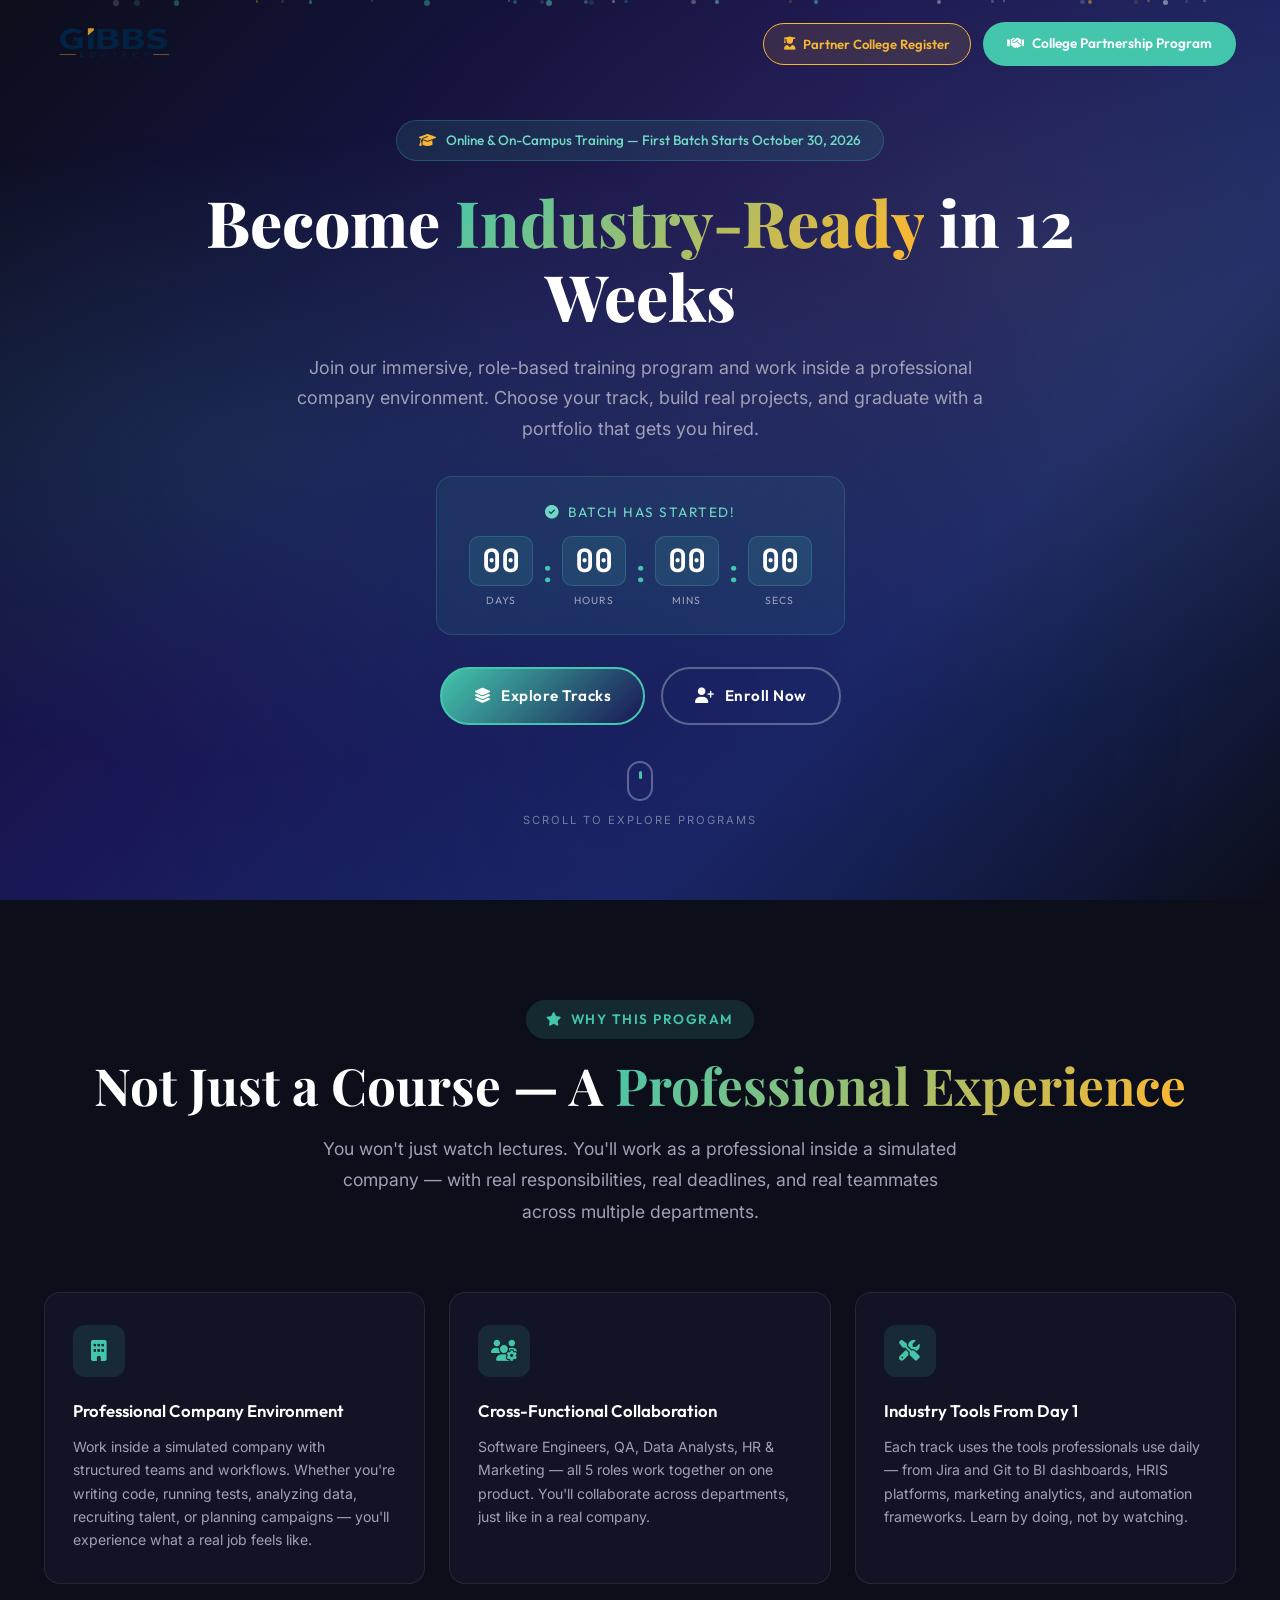
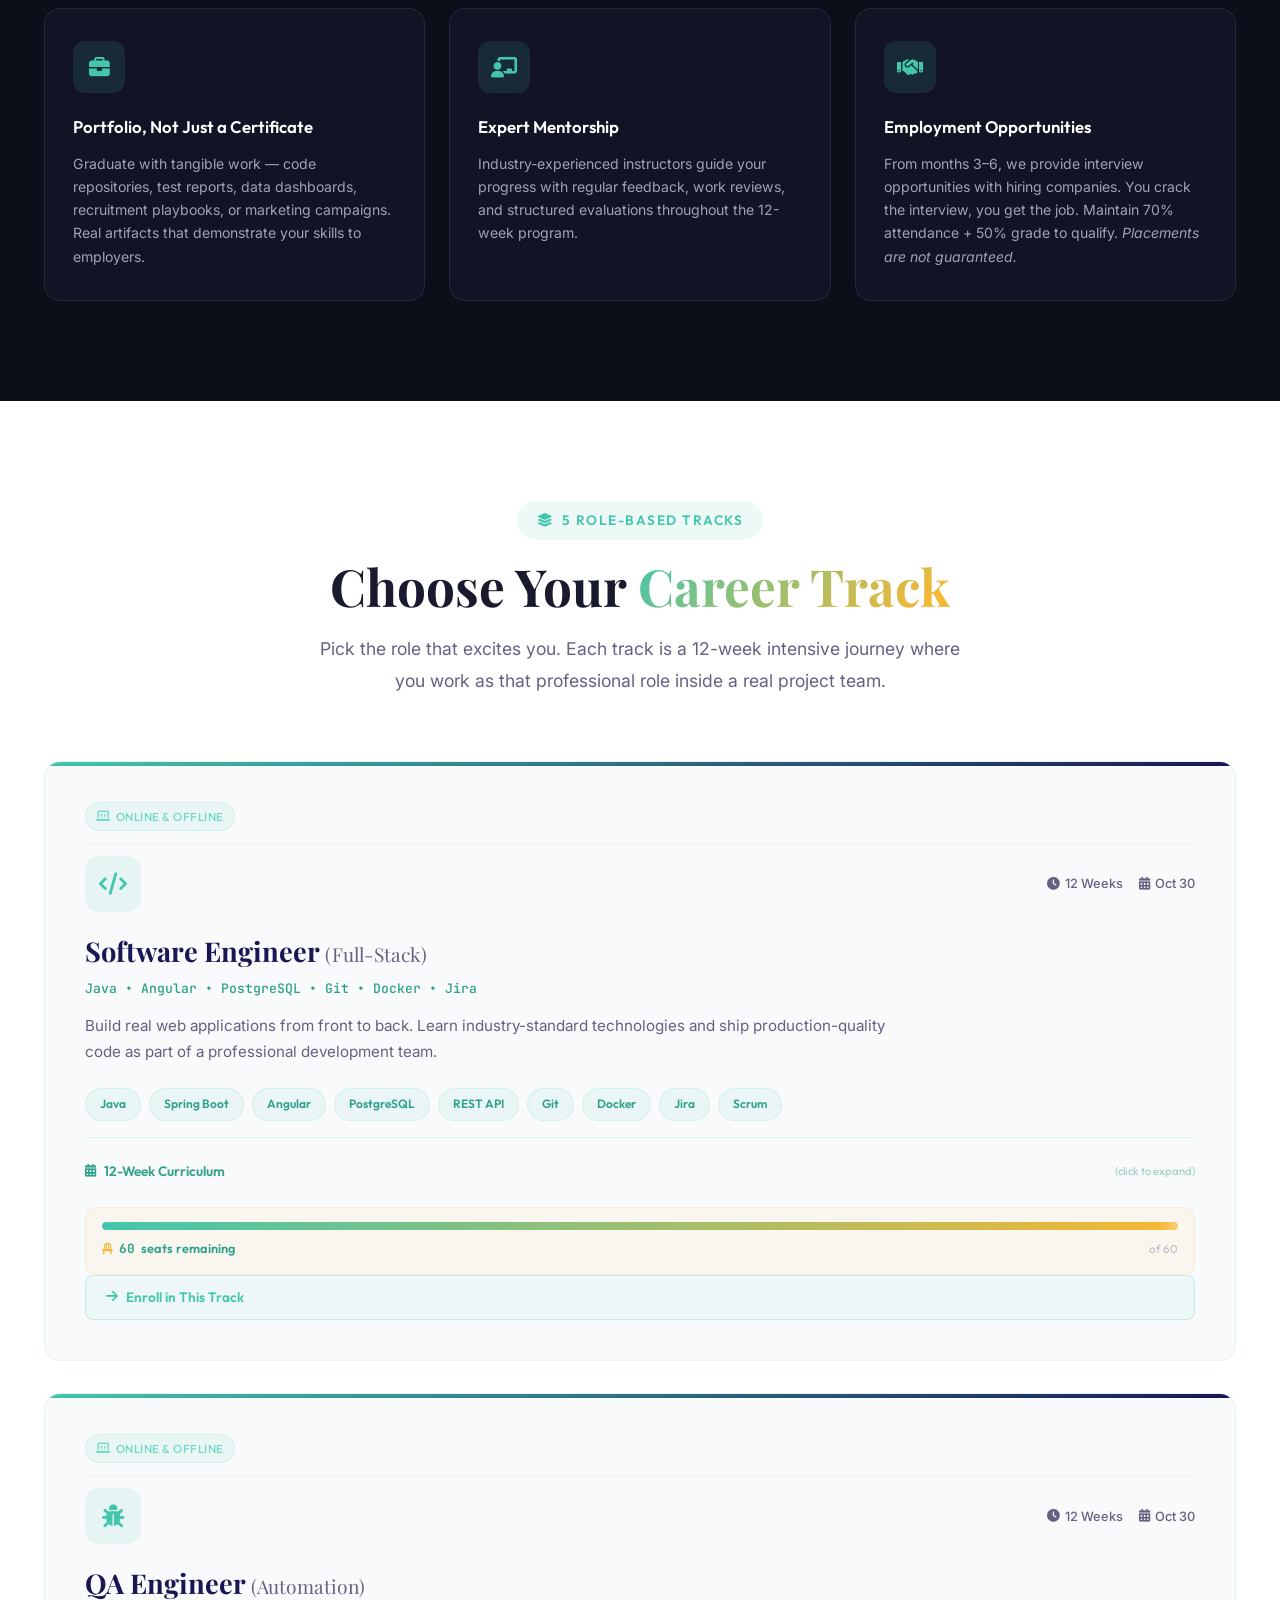
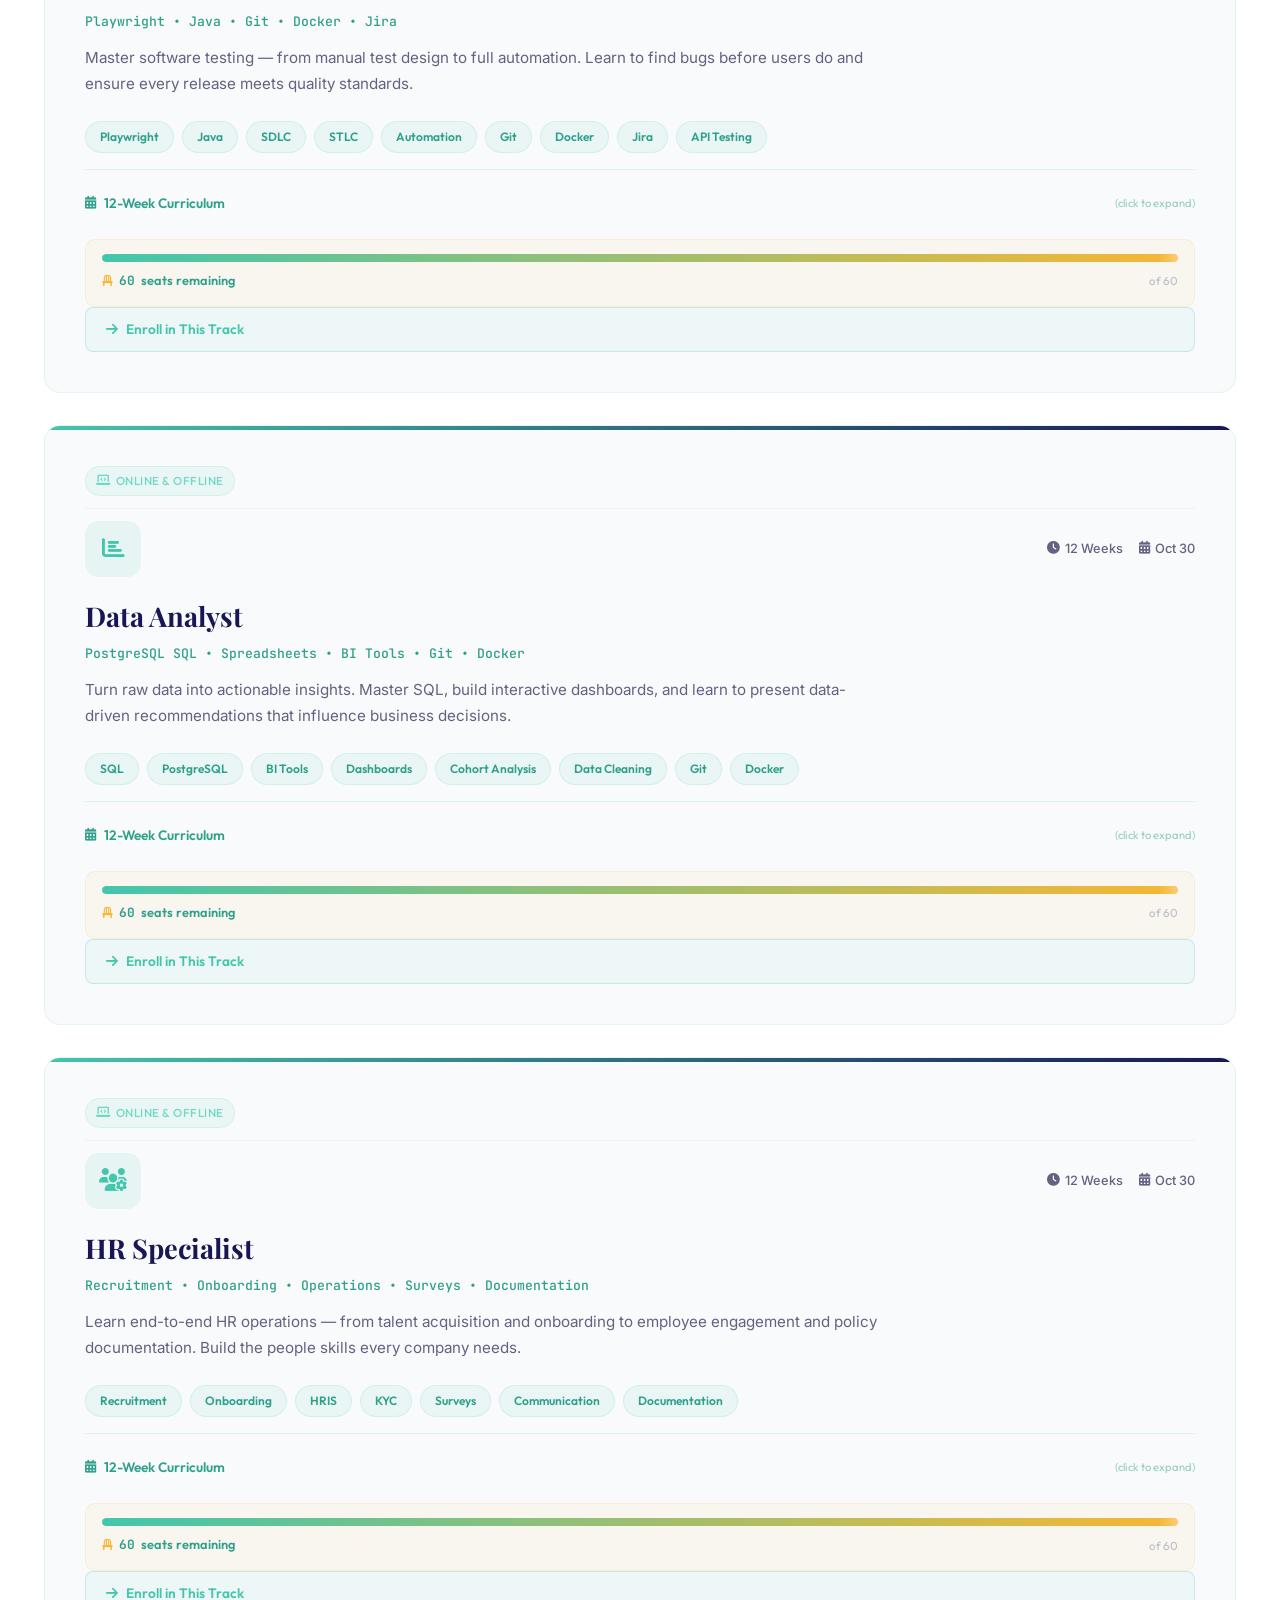
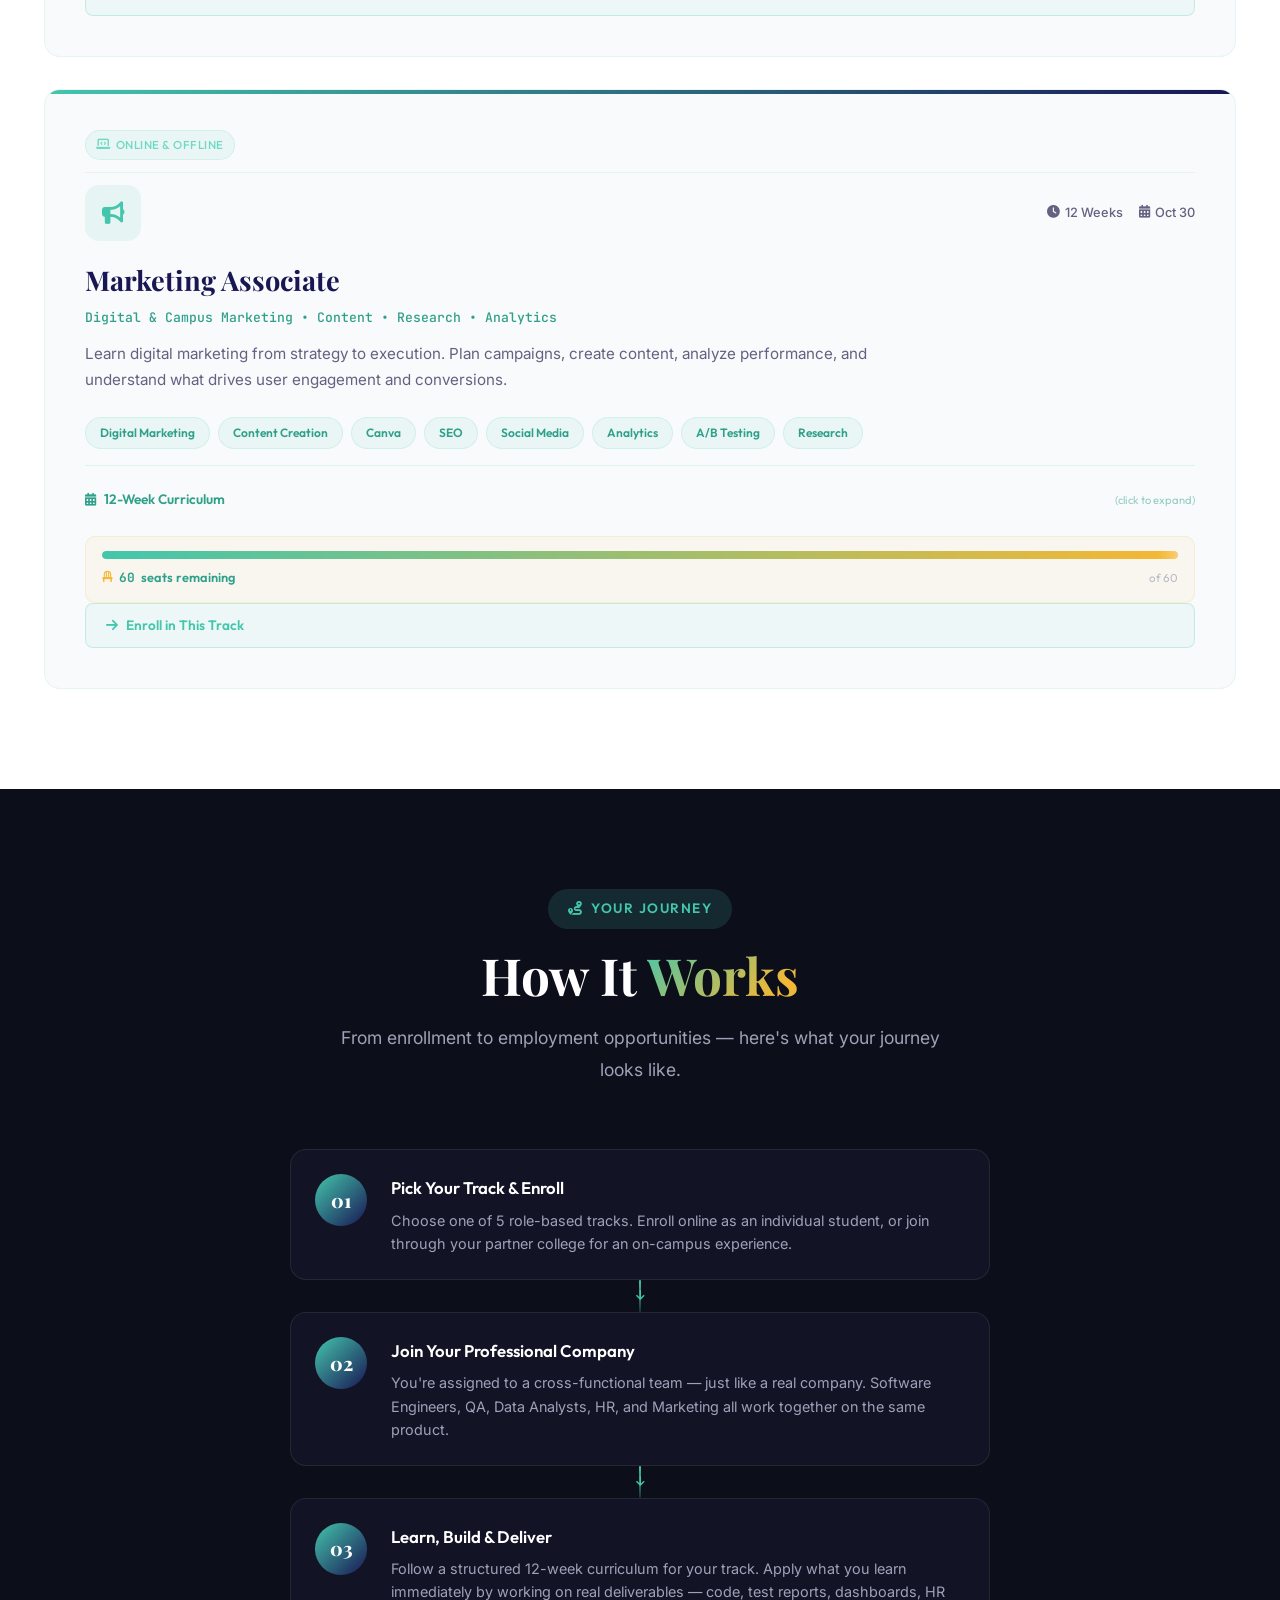
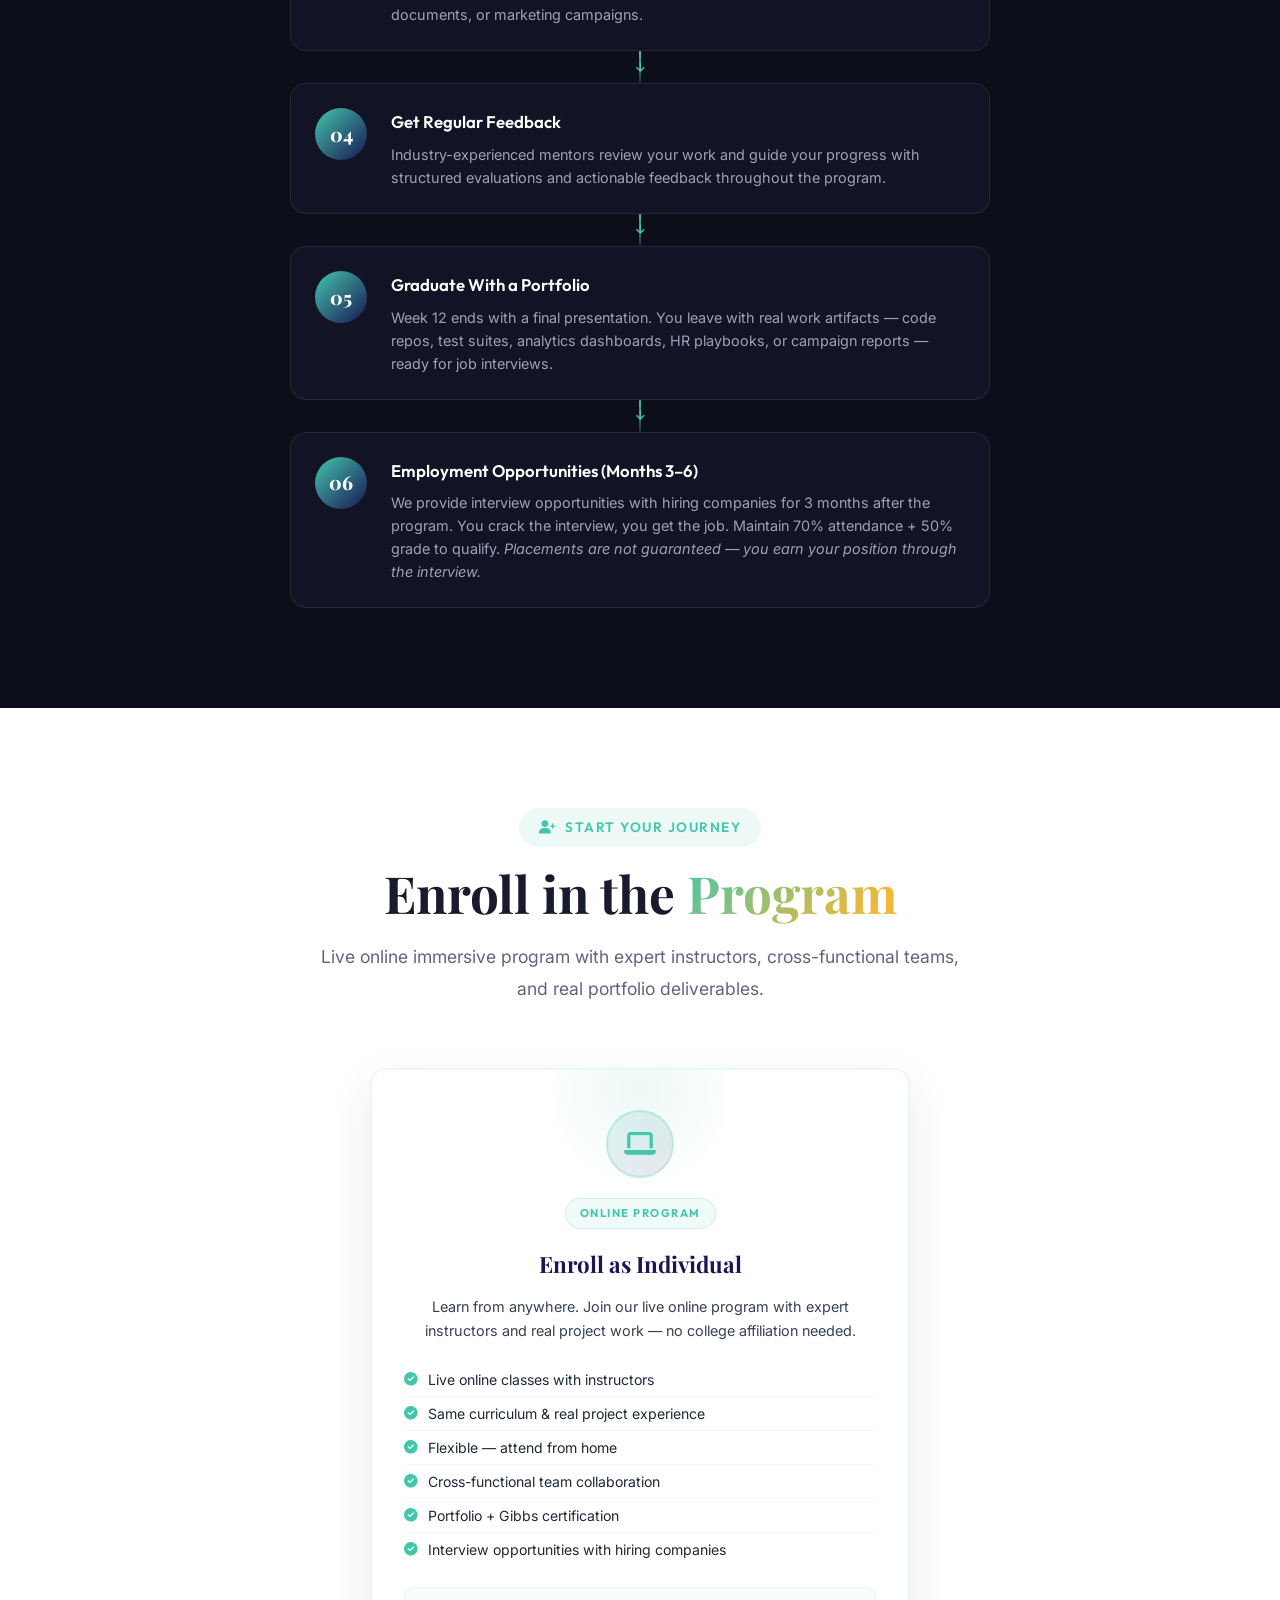
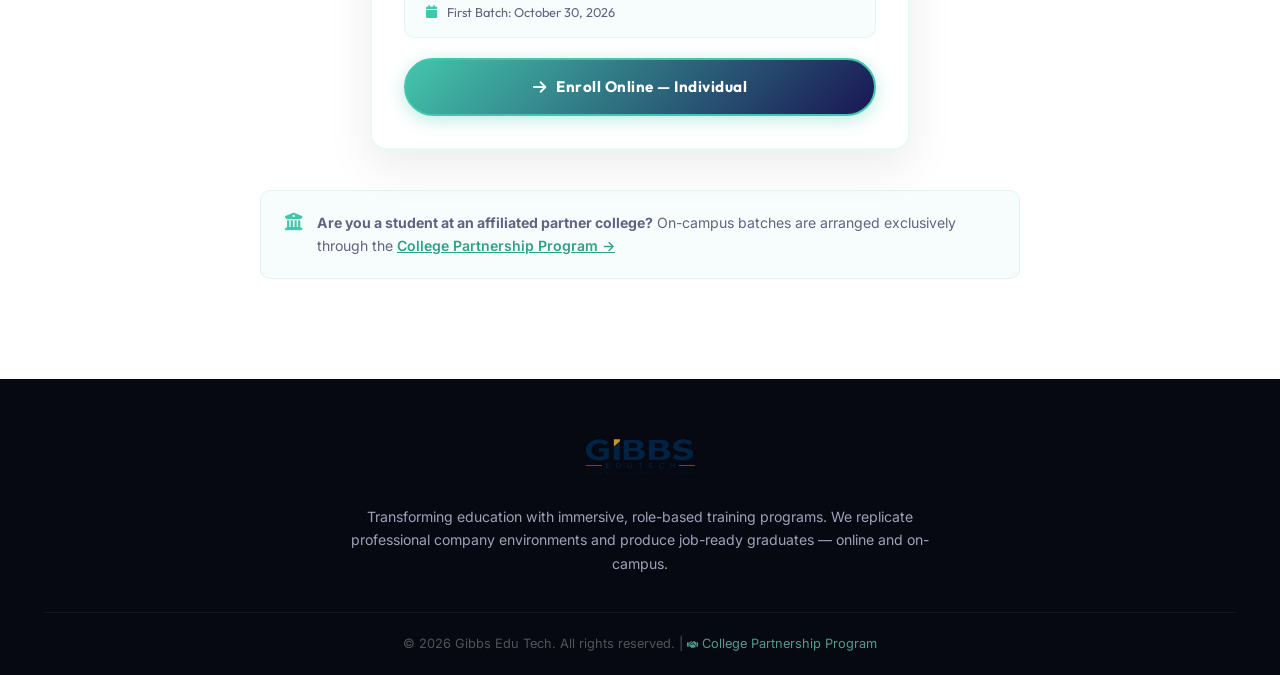
==== commit f95c5ea7: "fix: resolve duplicate register nav button on index and ensure high contrast visibility for partner " ====
--- a/index.html
+++ b/index.html
@@ -20,7 +20,8 @@
             <img src="assets/images/logo.png" alt="Gibbs Edu Tech Logo" class="logo-img">
         </a>
         <ul class="nav-links">
-            <li><a href="partnership.html#register"><i class="fas fa-user-graduate" style="font-size:0.85em; margin-right:4px;"></i> Partner College Register</a></li>
+            <li class="mobile-only"><a href="partnership.html#register"><i class="fas fa-user-graduate" style="font-size:0.85em; margin-right:4px;"></i> Partner College Register</a></li>
+            <li class="mobile-only"><a href="partnership.html"><i class="fas fa-handshake" style="font-size:0.85em; margin-right:4px;"></i> College Partnership Program</a></li>
         </ul>
         <div class="nav-actions">
             <a href="partnership.html#register" class="nav-register-btn"><i class="fas fa-user-graduate"></i> Partner College Register</a>
--- a/assets/css/style.css
+++ b/assets/css/style.css
@@ -354,6 +354,10 @@
     background: var(--primary-dark);
     transform: translateY(-2px);
     box-shadow: var(--shadow-glow);
+}
+
+.mobile-only {
+    display: none !important;
 }
 
 .btn-register-quick {
@@ -1931,6 +1935,7 @@
     :root { --section-padding: 72px 0; }
     .nav-links, .nav-cta, .nav-actions { display: none; }
     .mobile-toggle { display: flex; }
+    .mobile-only { display: block !important; }
 
     .nav-links.mobile-open {
         display: flex;
@@ -2179,6 +2184,7 @@
 #register {
     position: relative;
     padding: var(--section-padding);
+    background: linear-gradient(180deg, #f8fafc 0%, #edf7f5 100%);
 }
 
 .partner-enroll-single {
@@ -2188,21 +2194,21 @@
 
 .enroll-card {
     position: relative;
-    background: var(--bg-white);
-    border: 2px solid rgba(67, 198, 172, 0.18);
+    background: #ffffff !important;
+    border: 2px solid rgba(67, 198, 172, 0.22);
     border-radius: var(--border-radius);
     padding: 44px 36px 36px;
     transition: all var(--transition-med);
     overflow: hidden;
     display: flex;
     flex-direction: column;
-    box-shadow: 0 16px 48px rgba(0, 0, 0, 0.25);
+    box-shadow: 0 16px 48px rgba(0, 0, 0, 0.08);
 }
 
 .enroll-card:hover {
     transform: translateY(-8px);
-    border-color: rgba(67, 198, 172, 0.4);
-    box-shadow: 0 24px 60px rgba(67, 198, 172, 0.2);
+    border-color: rgba(67, 198, 172, 0.45);
+    box-shadow: 0 24px 60px rgba(67, 198, 172, 0.16);
 }
 
 .enroll-card-glow {
@@ -2276,14 +2282,14 @@
     font-family: var(--font-display);
     font-weight: 700;
     font-size: 1.55rem;
-    color: var(--text-primary) !important;
+    color: #191654 !important;
     margin-bottom: 12px;
     text-align: center;
 }
 
 .enroll-desc {
-    font-size: 0.92rem;
-    color: var(--text-secondary) !important;
+    font-size: 0.95rem;
+    color: #374151 !important;
     text-align: center;
     line-height: 1.65;
     margin-bottom: 24px;
@@ -2297,13 +2303,14 @@
 }
 
 .enroll-features li {
-    font-size: 0.9rem;
-    color: var(--text-secondary) !important;
-    padding: 8px 0;
+    font-size: 0.92rem;
+    color: #1f2937 !important;
+    padding: 10px 0;
     display: flex;
     align-items: center;
     gap: 12px;
     border-bottom: 1px solid rgba(0, 0, 0, 0.06);
+    line-height: 1.5;
 }
 
 .enroll-features li:last-child {
@@ -2312,7 +2319,7 @@
 
 .enroll-features i {
     color: var(--primary);
-    font-size: 0.9rem;
+    font-size: 0.95rem;
     flex-shrink: 0;
 }
 
@@ -2324,10 +2331,48 @@
     font-size: 1rem;
     font-weight: 700;
     border-radius: 50px;
+    background: var(--gradient-primary) !important;
+    color: #ffffff !important;
     display: inline-flex;
     align-items: center;
     gap: 10px;
     text-decoration: none;
     transition: all var(--transition-med);
-}
-
+    box-shadow: 0 4px 18px rgba(67, 198, 172, 0.35);
+}
+
+.enroll-cta:hover {
+    transform: translateY(-2px);
+    box-shadow: 0 8px 25px rgba(67, 198, 172, 0.45);
+    color: #ffffff !important;
+}
+
+.partner-reg-alt-box {
+    margin-top: 28px;
+    text-align: center;
+    padding: 18px 24px;
+    background: rgba(67, 198, 172, 0.06);
+    border: 1px solid rgba(67, 198, 172, 0.18);
+    border-radius: var(--border-radius-sm);
+}
+
+.partner-reg-alt-box h5 {
+    font-family: var(--font-accent);
+    font-size: 0.95rem;
+    color: #191654;
+    margin-bottom: 6px;
+    font-weight: 700;
+}
+
+.partner-reg-alt-box p {
+    font-size: 0.88rem;
+    color: #4b5563;
+    margin: 0;
+}
+
+.partner-reg-alt-box a {
+    color: var(--primary-dark);
+    font-weight: 600;
+    text-decoration: underline;
+}
+
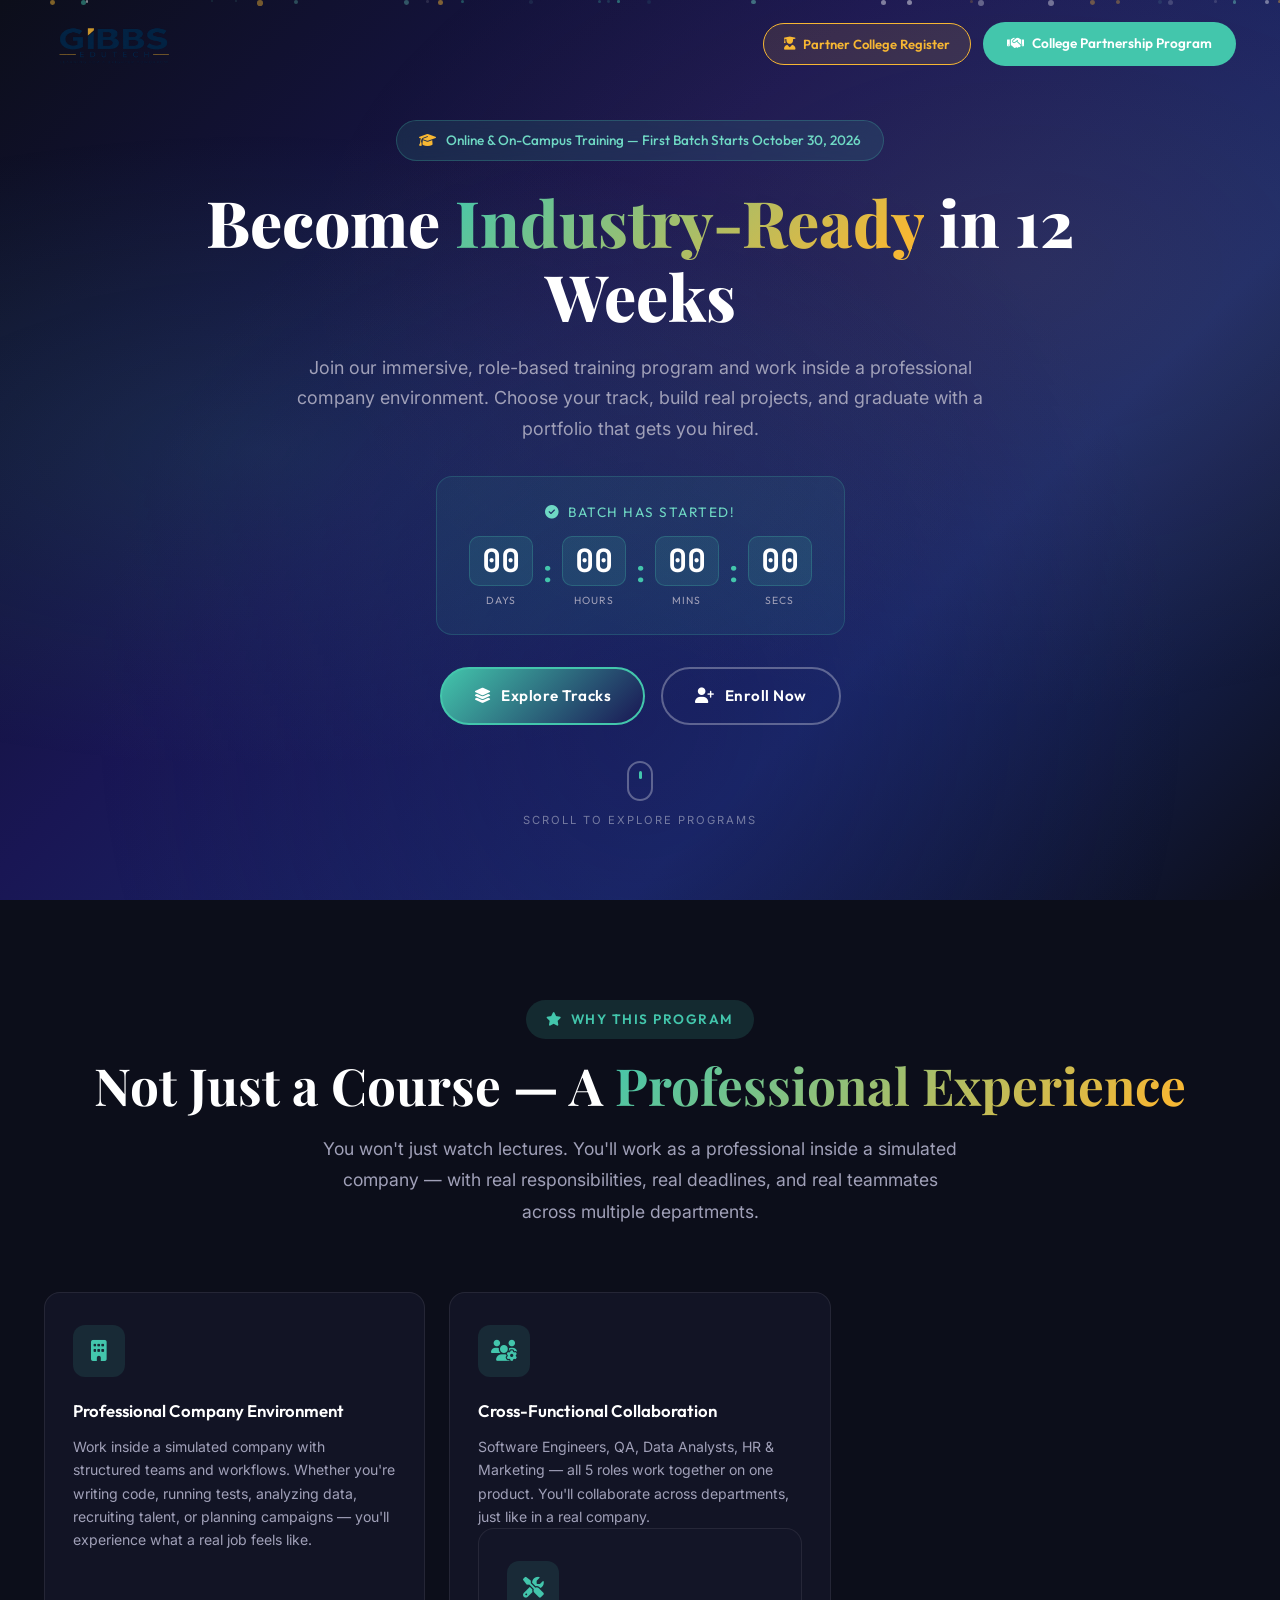
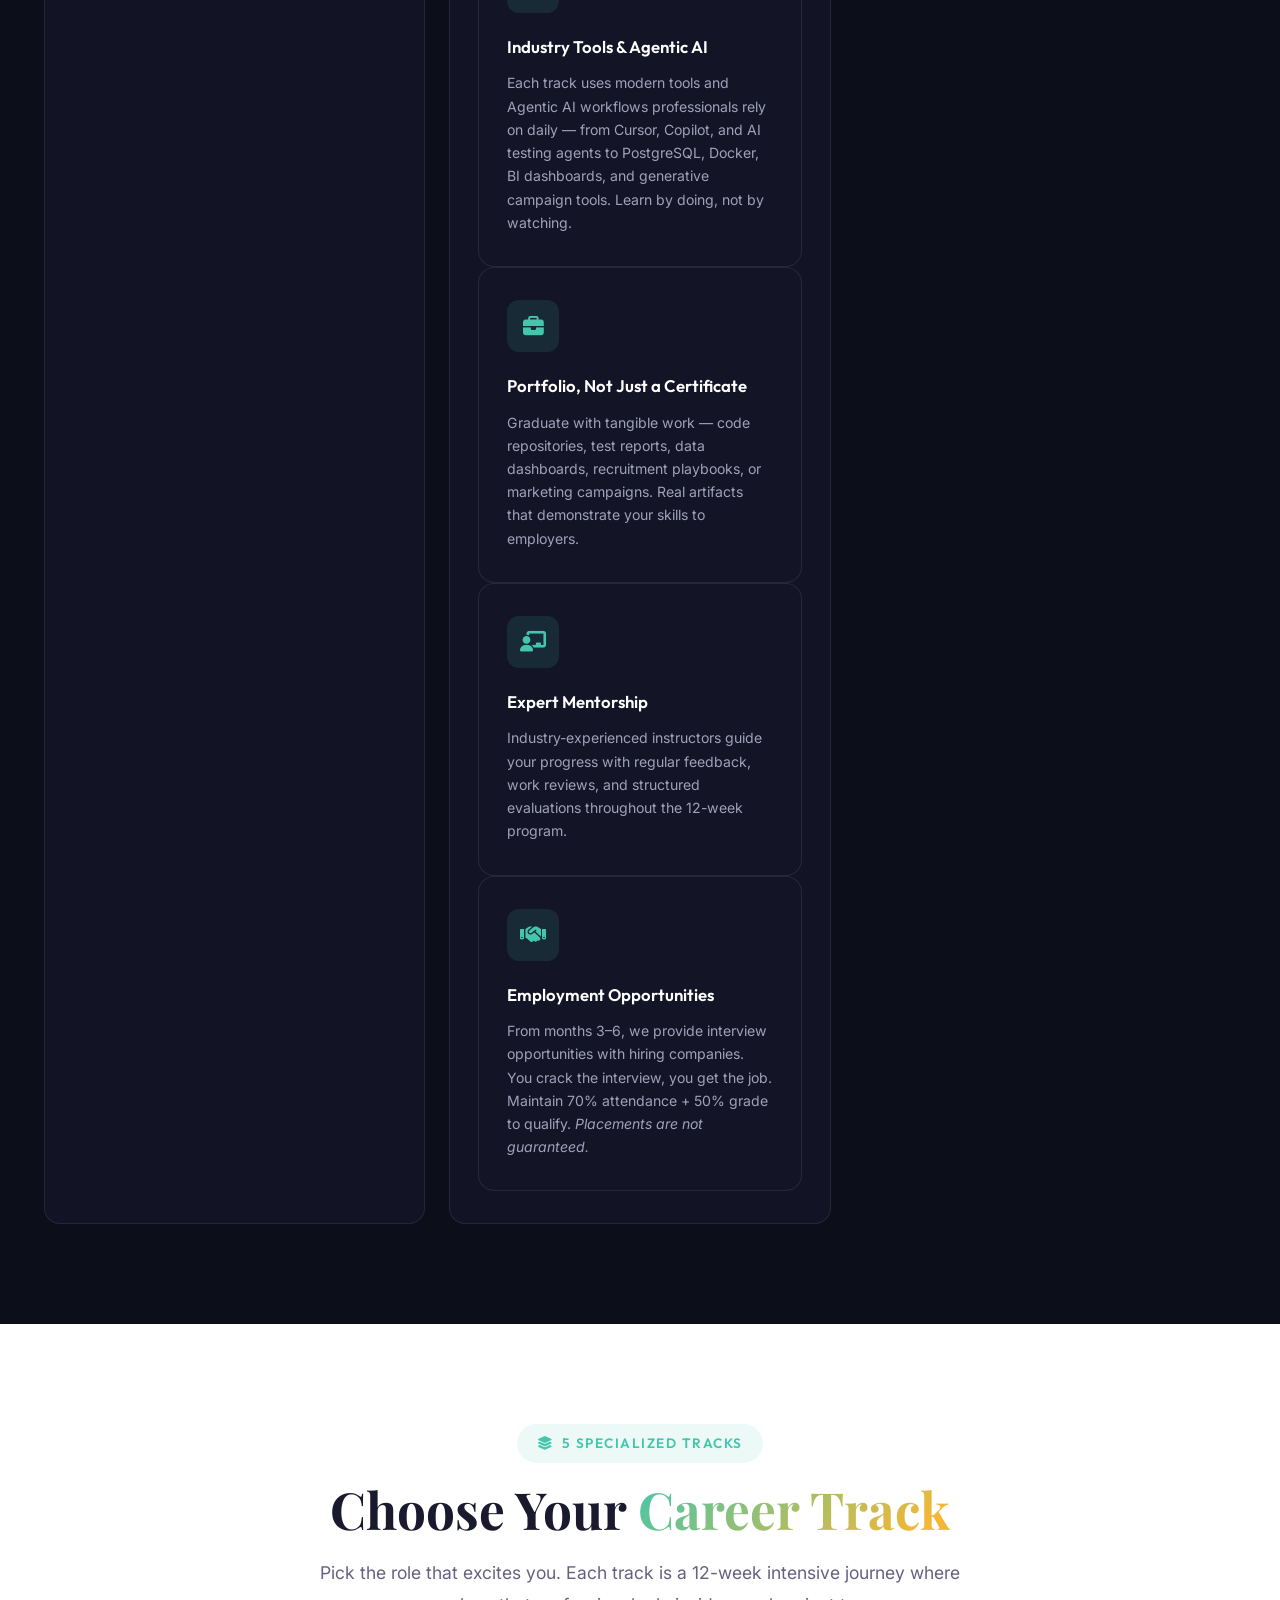
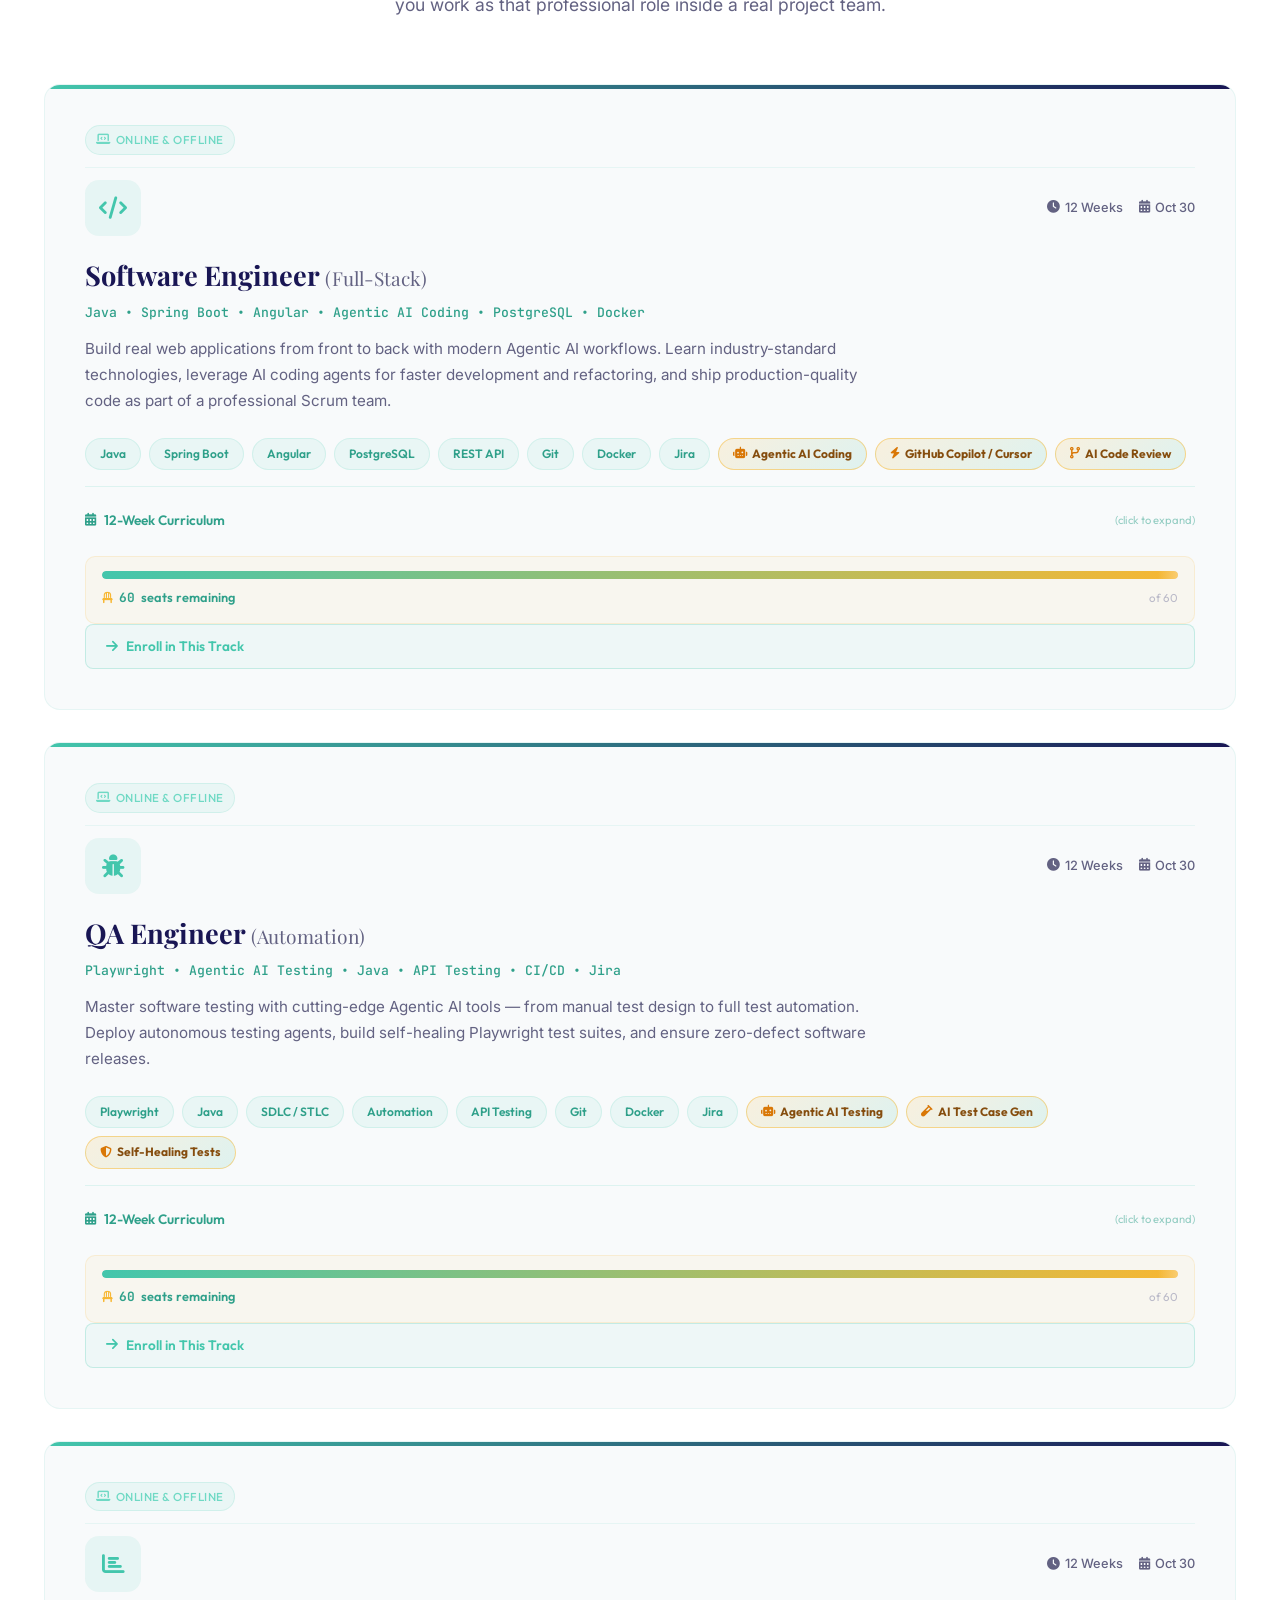
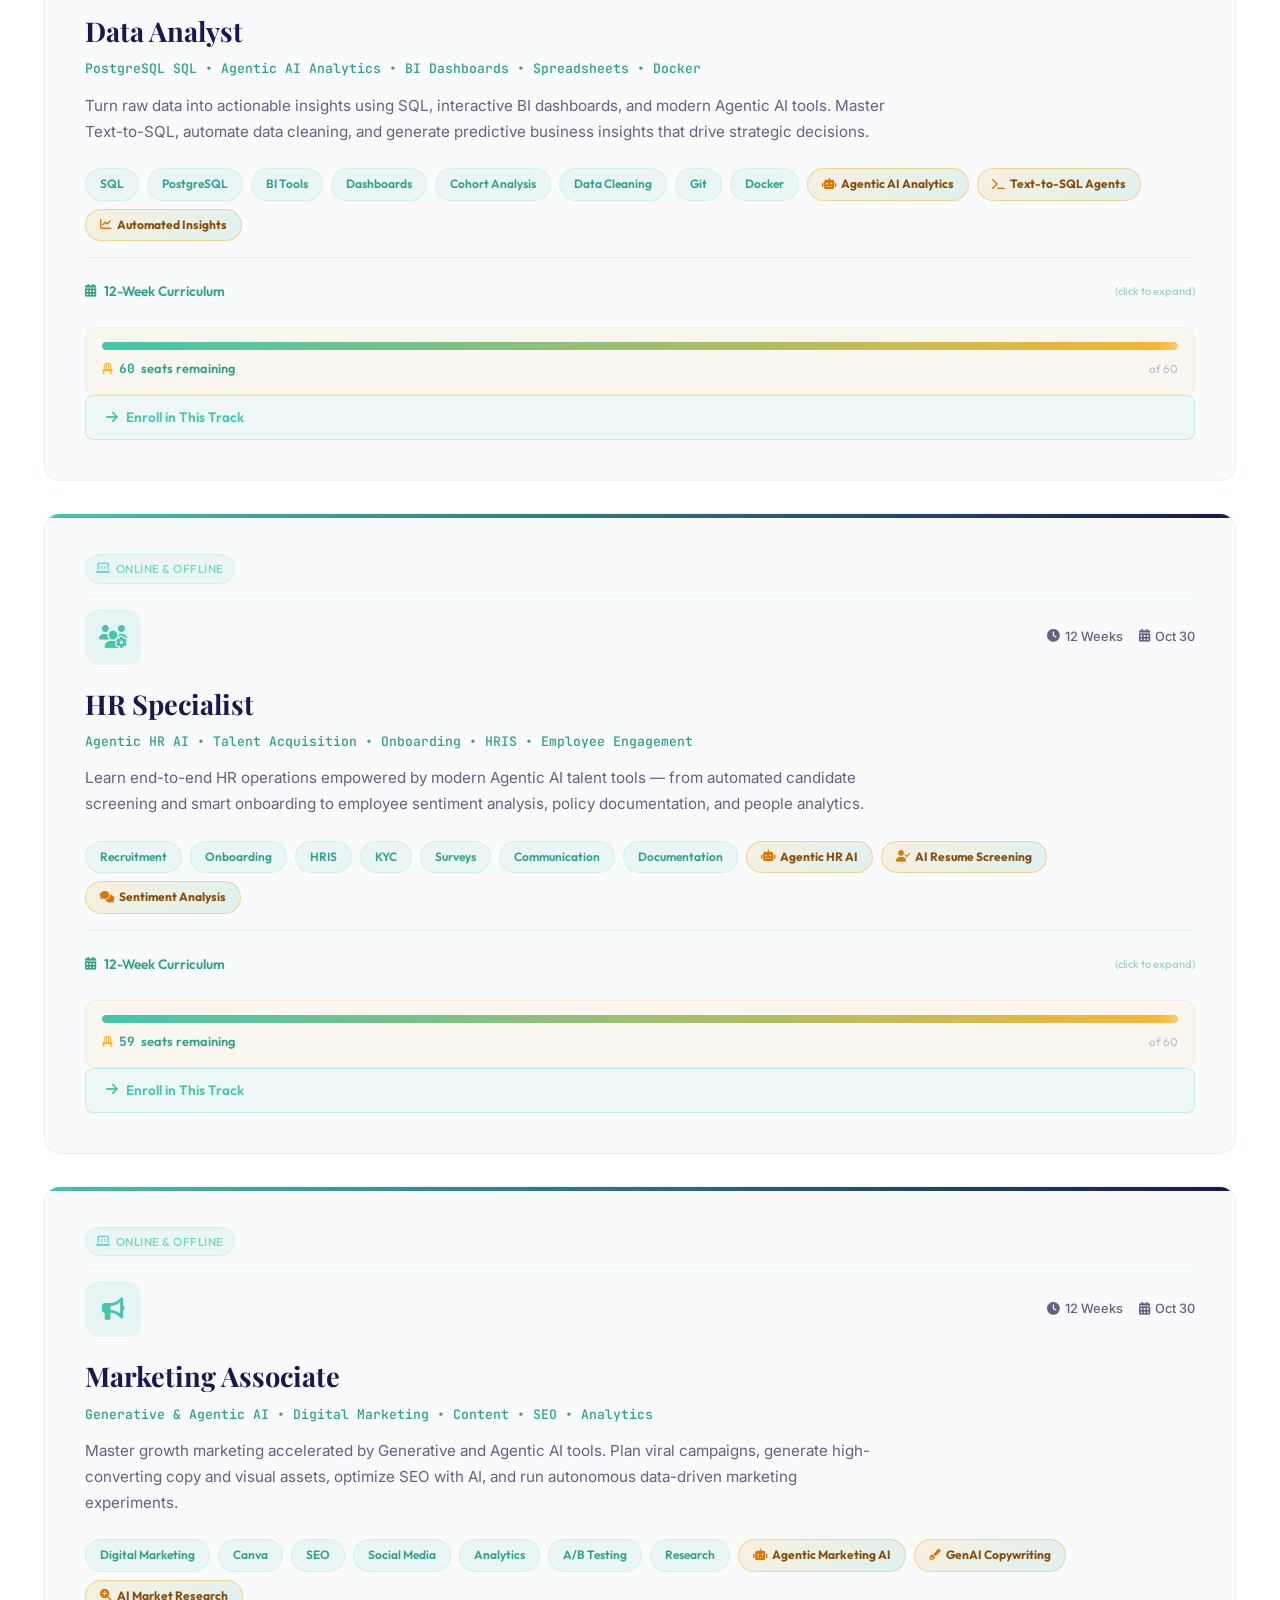
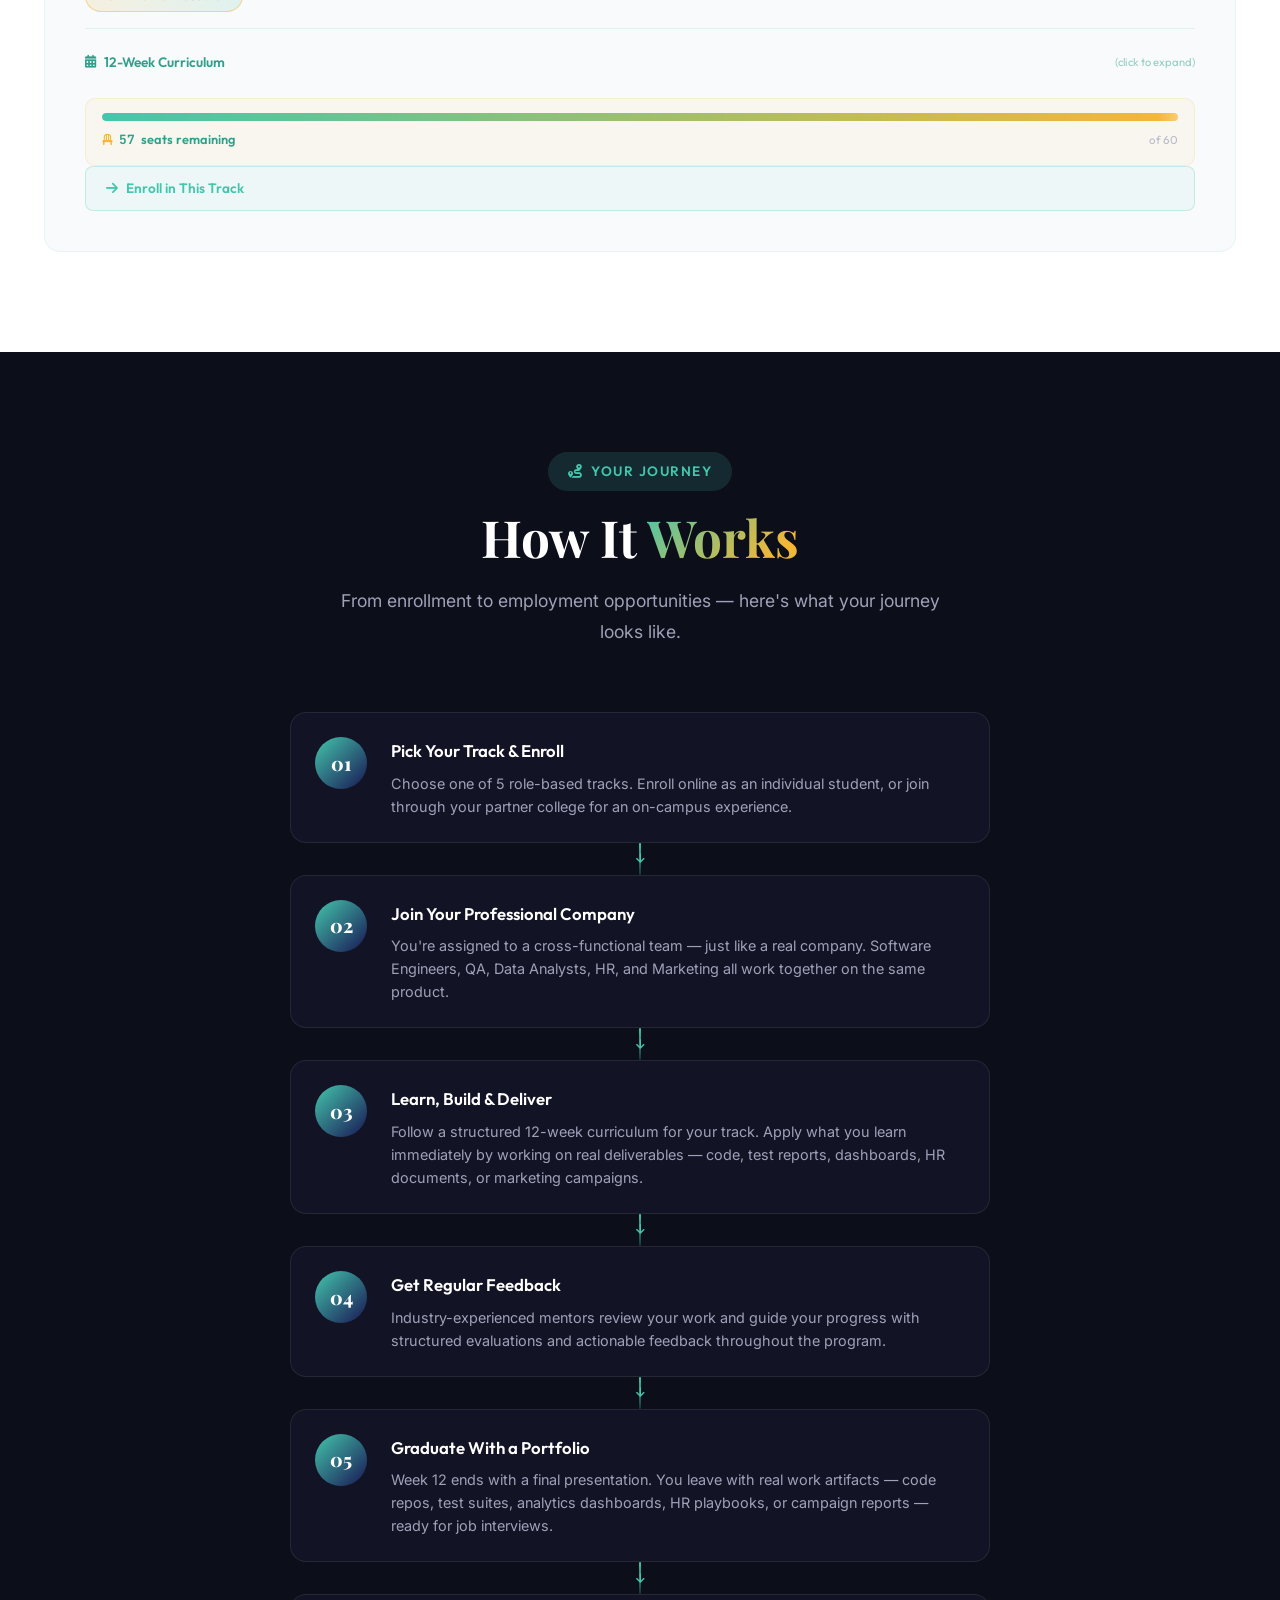
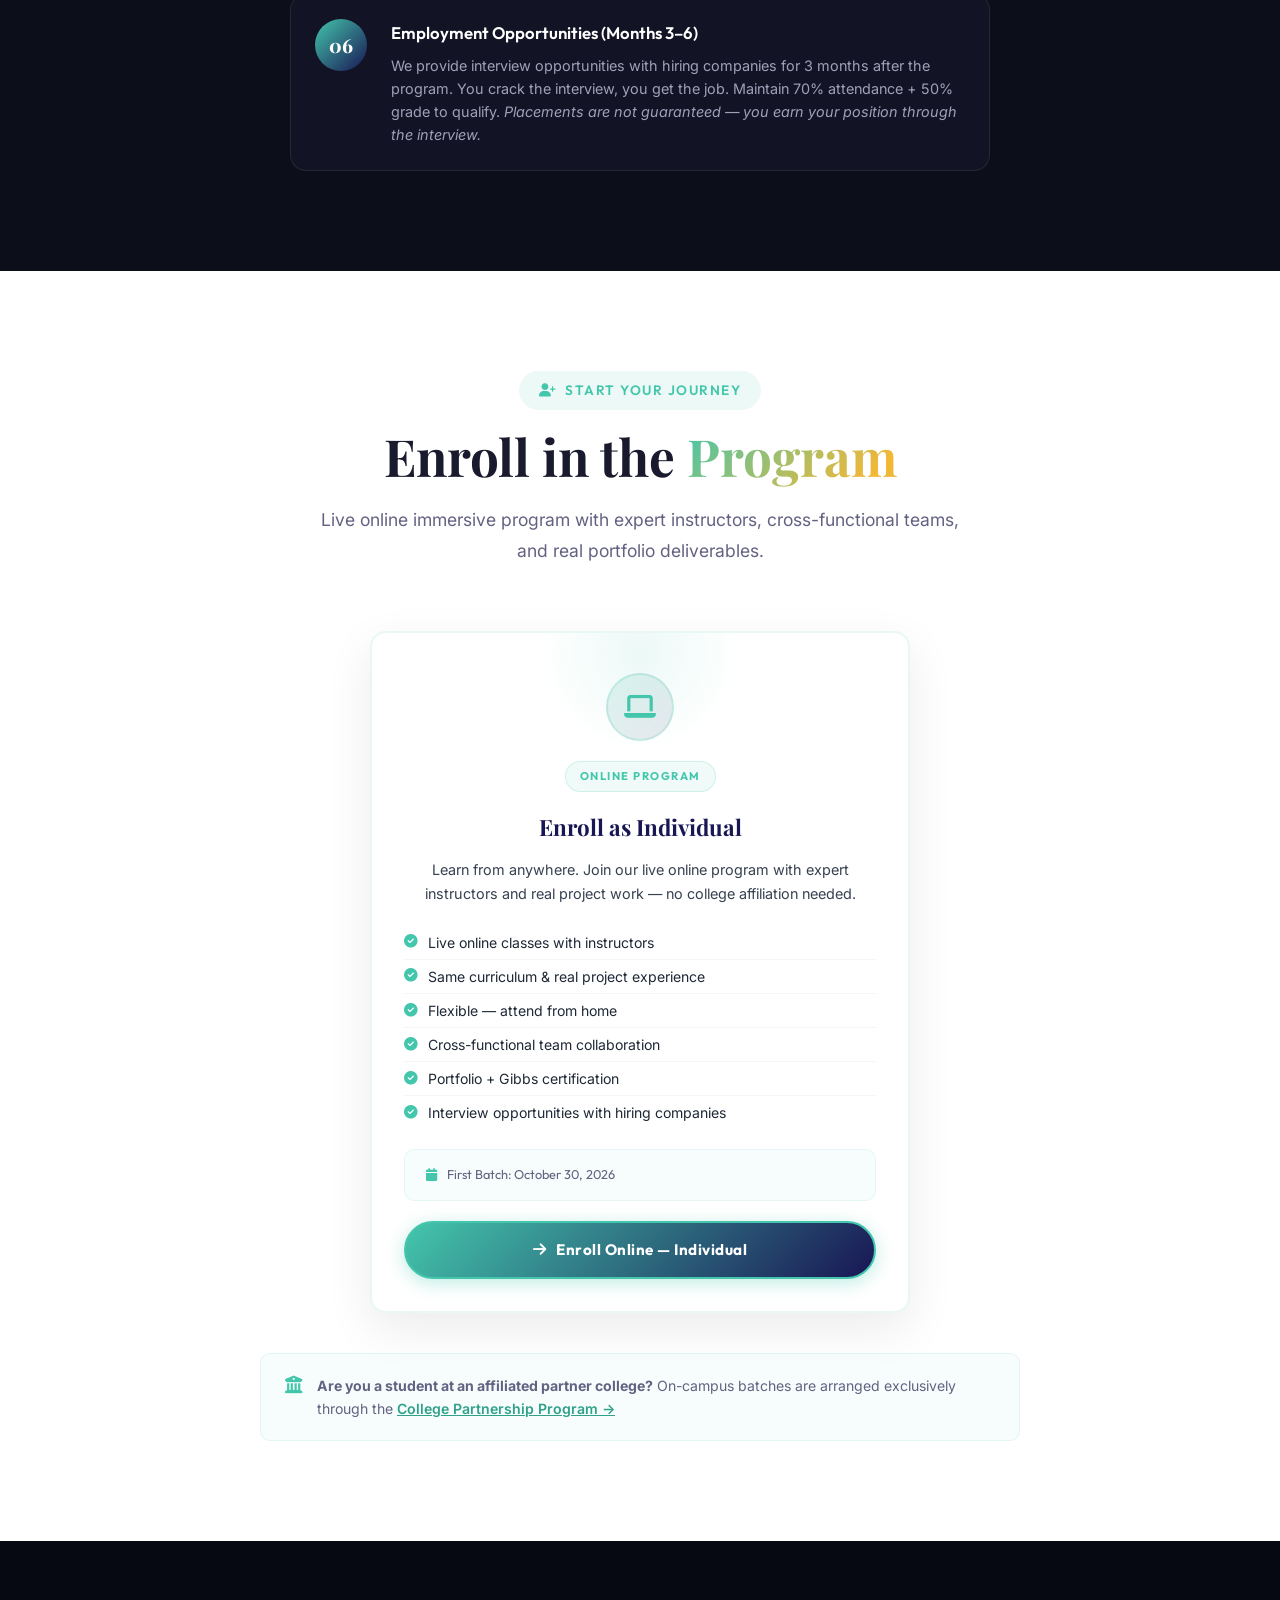
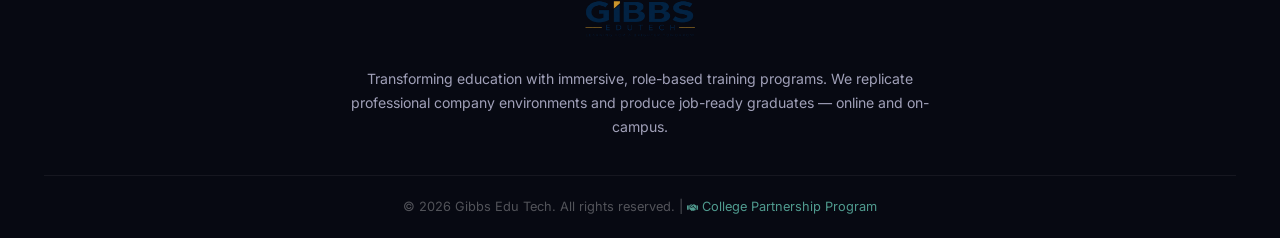
==== commit f55d546d: "feat: add Agentic AI tools and skills across all 5 career tracks" ====
--- a/index.html
+++ b/index.html
@@ -107,11 +107,10 @@
                 <div class="value-icon"><i class="fas fa-users-cog"></i></div>
                 <h4>Cross-Functional Collaboration</h4>
                 <p>Software Engineers, QA, Data Analysts, HR & Marketing — all 5 roles work together on one product. You'll collaborate across departments, just like in a real company.</p>
-            </div>
-            <div class="value-card">
+                 <div class="value-card">
                 <div class="value-icon"><i class="fas fa-tools"></i></div>
-                <h4>Industry Tools From Day 1</h4>
-                <p>Each track uses the tools professionals use daily — from Jira and Git to BI dashboards, HRIS platforms, marketing analytics, and automation frameworks. Learn by doing, not by watching.</p>
+                <h4>Industry Tools & Agentic AI</h4>
+                <p>Each track uses modern tools and Agentic AI workflows professionals rely on daily — from Cursor, Copilot, and AI testing agents to PostgreSQL, Docker, BI dashboards, and generative campaign tools. Learn by doing, not by watching.</p>
             </div>
             <div class="value-card">
                 <div class="value-icon"><i class="fas fa-briefcase"></i></div>
@@ -136,7 +135,7 @@
 <section id="tracks" class="section">
     <div class="container">
         <div class="section-header">
-            <span class="section-tag"><i class="fas fa-layer-group"></i> 5 Role-Based Tracks</span>
+            <span class="section-tag"><i class="fas fa-layer-group"></i> 5 Specialized Tracks</span>
             <h2 class="section-title">Choose Your <span class="gradient-text">Career Track</span></h2>
             <p class="section-subtitle">Pick the role that excites you. Each track is a 12-week intensive journey where you work as that professional role inside a real project team.</p>
         </div>
@@ -157,10 +156,10 @@
                     </div>
                 </div>
                 <h3 class="program-name">Software Engineer <span>(Full-Stack)</span></h3>
-                <p class="program-tagline">Java • Angular • PostgreSQL • Git • Docker • Jira</p>
-                <p class="program-desc">Build real web applications from front to back. Learn industry-standard technologies and ship production-quality code as part of a professional development team.</p>
+                <p class="program-tagline">Java • Spring Boot • Angular • Agentic AI Coding • PostgreSQL • Docker</p>
+                <p class="program-desc">Build real web applications from front to back with modern Agentic AI workflows. Learn industry-standard technologies, leverage AI coding agents for faster development and refactoring, and ship production-quality code as part of a professional Scrum team.</p>
                 <div class="program-skills">
-                    <span>Java</span><span>Spring Boot</span><span>Angular</span><span>PostgreSQL</span><span>REST API</span><span>Git</span><span>Docker</span><span>Jira</span><span>Scrum</span>
+                    <span>Java</span><span>Spring Boot</span><span>Angular</span><span>PostgreSQL</span><span>REST API</span><span>Git</span><span>Docker</span><span>Jira</span><span class="skill-ai"><i class="fas fa-robot"></i> Agentic AI Coding</span><span class="skill-ai"><i class="fas fa-bolt"></i> GitHub Copilot / Cursor</span><span class="skill-ai"><i class="fas fa-code-branch"></i> AI Code Review</span>
                 </div>
 
                 <!-- 12-Week Breakdown -->
@@ -168,11 +167,11 @@
                     <h4 class="curriculum-toggle"><i class="fas fa-calendar-alt"></i> 12-Week Curriculum <span class="toggle-hint">(click to expand)</span></h4>
                     <div class="curriculum-weeks" style="display: none;">
                         <div class="week-block"><span class="week-label">Weeks 1–2</span><span class="week-topic">Java Fundamentals & Object-Oriented Programming</span></div>
-                        <div class="week-block"><span class="week-label">Weeks 3–4</span><span class="week-topic">Spring Boot & REST API Development</span></div>
-                        <div class="week-block"><span class="week-label">Weeks 5–6</span><span class="week-topic">Angular Frontend Development</span></div>
-                        <div class="week-block"><span class="week-label">Weeks 7–8</span><span class="week-topic">PostgreSQL & Database Design</span></div>
-                        <div class="week-block"><span class="week-label">Weeks 9–10</span><span class="week-topic">Git, Docker & Deployment Basics</span></div>
-                        <div class="week-block"><span class="week-label">Weeks 11–12</span><span class="week-topic">Full-Stack Capstone Project & Portfolio</span></div>
+                        <div class="week-block"><span class="week-label">Weeks 3–4</span><span class="week-topic">Spring Boot, REST APIs & AI-Assisted Architecture</span></div>
+                        <div class="week-block"><span class="week-label">Weeks 5–6</span><span class="week-topic">Angular Frontend Development & UI State</span></div>
+                        <div class="week-block"><span class="week-label">Weeks 7–8</span><span class="week-topic">PostgreSQL Database Design & Query Optimization</span></div>
+                        <div class="week-block"><span class="week-label">Weeks 9–10</span><span class="week-topic">Git, Docker & Agentic AI Dev Workflows (Copilot/Cursor)</span></div>
+                        <div class="week-block"><span class="week-label">Weeks 11–12</span><span class="week-topic">Full-Stack Capstone Project & AI-Accelerated Portfolio</span></div>
                     </div>
                 </div>
 
@@ -204,10 +203,10 @@
                     </div>
                 </div>
                 <h3 class="program-name">QA Engineer <span>(Automation)</span></h3>
-                <p class="program-tagline">Playwright • Java • Git • Docker • Jira</p>
-                <p class="program-desc">Master software testing — from manual test design to full automation. Learn to find bugs before users do and ensure every release meets quality standards.</p>
+                <p class="program-tagline">Playwright • Agentic AI Testing • Java • API Testing • CI/CD • Jira</p>
+                <p class="program-desc">Master software testing with cutting-edge Agentic AI tools — from manual test design to full test automation. Deploy autonomous testing agents, build self-healing Playwright test suites, and ensure zero-defect software releases.</p>
                 <div class="program-skills">
-                    <span>Playwright</span><span>Java</span><span>SDLC</span><span>STLC</span><span>Automation</span><span>Git</span><span>Docker</span><span>Jira</span><span>API Testing</span>
+                    <span>Playwright</span><span>Java</span><span>SDLC / STLC</span><span>Automation</span><span>API Testing</span><span>Git</span><span>Docker</span><span>Jira</span><span class="skill-ai"><i class="fas fa-robot"></i> Agentic AI Testing</span><span class="skill-ai"><i class="fas fa-vial"></i> AI Test Case Gen</span><span class="skill-ai"><i class="fas fa-shield-alt"></i> Self-Healing Tests</span>
                 </div>
 
                 <!-- 12-Week Breakdown -->
@@ -215,11 +214,11 @@
                     <h4 class="curriculum-toggle"><i class="fas fa-calendar-alt"></i> 12-Week Curriculum <span class="toggle-hint">(click to expand)</span></h4>
                     <div class="curriculum-weeks" style="display: none;">
                         <div class="week-block"><span class="week-label">Weeks 1–2</span><span class="week-topic">Software Testing Fundamentals (SDLC & STLC)</span></div>
-                        <div class="week-block"><span class="week-label">Weeks 3–4</span><span class="week-topic">Manual Testing & Test Case Design</span></div>
-                        <div class="week-block"><span class="week-label">Weeks 5–6</span><span class="week-topic">Java for Test Automation</span></div>
-                        <div class="week-block"><span class="week-label">Weeks 7–8</span><span class="week-topic">Playwright Automation Framework</span></div>
-                        <div class="week-block"><span class="week-label">Weeks 9–10</span><span class="week-topic">API Testing & CI/CD Integration</span></div>
-                        <div class="week-block"><span class="week-label">Weeks 11–12</span><span class="week-topic">Automation Capstone Project & Portfolio</span></div>
+                        <div class="week-block"><span class="week-label">Weeks 3–4</span><span class="week-topic">Manual Testing, Scenarios & AI Test Case Design</span></div>
+                        <div class="week-block"><span class="week-label">Weeks 5–6</span><span class="week-topic">Java for Test Automation & Core Frameworks</span></div>
+                        <div class="week-block"><span class="week-label">Weeks 7–8</span><span class="week-topic">Playwright Automation Framework & Self-Healing Tests</span></div>
+                        <div class="week-block"><span class="week-label">Weeks 9–10</span><span class="week-topic">API Testing, CI/CD Integration & Agentic Bug Analysis</span></div>
+                        <div class="week-block"><span class="week-label">Weeks 11–12</span><span class="week-topic">AI-Powered Automation Capstone & Portfolio</span></div>
                     </div>
                 </div>
 
@@ -251,10 +250,10 @@
                     </div>
                 </div>
                 <h3 class="program-name">Data Analyst</h3>
-                <p class="program-tagline">PostgreSQL SQL • Spreadsheets • BI Tools • Git • Docker</p>
-                <p class="program-desc">Turn raw data into actionable insights. Master SQL, build interactive dashboards, and learn to present data-driven recommendations that influence business decisions.</p>
+                <p class="program-tagline">PostgreSQL SQL • Agentic AI Analytics • BI Dashboards • Spreadsheets • Docker</p>
+                <p class="program-desc">Turn raw data into actionable insights using SQL, interactive BI dashboards, and modern Agentic AI tools. Master Text-to-SQL, automate data cleaning, and generate predictive business insights that drive strategic decisions.</p>
                 <div class="program-skills">
-                    <span>SQL</span><span>PostgreSQL</span><span>BI Tools</span><span>Dashboards</span><span>Cohort Analysis</span><span>Data Cleaning</span><span>Git</span><span>Docker</span>
+                    <span>SQL</span><span>PostgreSQL</span><span>BI Tools</span><span>Dashboards</span><span>Cohort Analysis</span><span>Data Cleaning</span><span>Git</span><span>Docker</span><span class="skill-ai"><i class="fas fa-robot"></i> Agentic AI Analytics</span><span class="skill-ai"><i class="fas fa-terminal"></i> Text-to-SQL Agents</span><span class="skill-ai"><i class="fas fa-chart-line"></i> Automated Insights</span>
                 </div>
 
                 <!-- 12-Week Breakdown -->
@@ -262,11 +261,11 @@
                     <h4 class="curriculum-toggle"><i class="fas fa-calendar-alt"></i> 12-Week Curriculum <span class="toggle-hint">(click to expand)</span></h4>
                     <div class="curriculum-weeks" style="display: none;">
                         <div class="week-block"><span class="week-label">Weeks 1–2</span><span class="week-topic">SQL Fundamentals & PostgreSQL Setup</span></div>
-                        <div class="week-block"><span class="week-label">Weeks 3–4</span><span class="week-topic">Advanced SQL & Data Modeling</span></div>
-                        <div class="week-block"><span class="week-label">Weeks 5–6</span><span class="week-topic">Data Cleaning & Transformation Techniques</span></div>
-                        <div class="week-block"><span class="week-label">Weeks 7–8</span><span class="week-topic">BI Tools & Interactive Dashboard Building</span></div>
-                        <div class="week-block"><span class="week-label">Weeks 9–10</span><span class="week-topic">Cohort Analysis & Business Reporting</span></div>
-                        <div class="week-block"><span class="week-label">Weeks 11–12</span><span class="week-topic">Analytics Capstone Project & Portfolio</span></div>
+                        <div class="week-block"><span class="week-label">Weeks 3–4</span><span class="week-topic">Advanced SQL, Data Modeling & Text-to-SQL AI</span></div>
+                        <div class="week-block"><span class="week-label">Weeks 5–6</span><span class="week-topic">Data Cleaning & AI-Assisted Transformation</span></div>
+                        <div class="week-block"><span class="week-label">Weeks 7–8</span><span class="week-topic">BI Tools & Interactive Dashboard Building with AI</span></div>
+                        <div class="week-block"><span class="week-label">Weeks 9–10</span><span class="week-topic">Cohort Analysis, Reporting & Agentic Insights</span></div>
+                        <div class="week-block"><span class="week-label">Weeks 11–12</span><span class="week-topic">Analytics Capstone Project & Executive Portfolio</span></div>
                     </div>
                 </div>
 
@@ -298,22 +297,22 @@
                     </div>
                 </div>
                 <h3 class="program-name">HR Specialist</h3>
-                <p class="program-tagline">Recruitment • Onboarding • Operations • Surveys • Documentation</p>
-                <p class="program-desc">Learn end-to-end HR operations — from talent acquisition and onboarding to employee engagement and policy documentation. Build the people skills every company needs.</p>
+                <p class="program-tagline">Agentic HR AI • Talent Acquisition • Onboarding • HRIS • Employee Engagement</p>
+                <p class="program-desc">Learn end-to-end HR operations empowered by modern Agentic AI talent tools — from automated candidate screening and smart onboarding to employee sentiment analysis, policy documentation, and people analytics.</p>
                 <div class="program-skills">
-                    <span>Recruitment</span><span>Onboarding</span><span>HRIS</span><span>KYC</span><span>Surveys</span><span>Communication</span><span>Documentation</span>
+                    <span>Recruitment</span><span>Onboarding</span><span>HRIS</span><span>KYC</span><span>Surveys</span><span>Communication</span><span>Documentation</span><span class="skill-ai"><i class="fas fa-robot"></i> Agentic HR AI</span><span class="skill-ai"><i class="fas fa-user-check"></i> AI Resume Screening</span><span class="skill-ai"><i class="fas fa-comments"></i> Sentiment Analysis</span>
                 </div>
 
                 <!-- 12-Week Breakdown -->
                 <div class="track-curriculum">
                     <h4 class="curriculum-toggle"><i class="fas fa-calendar-alt"></i> 12-Week Curriculum <span class="toggle-hint">(click to expand)</span></h4>
                     <div class="curriculum-weeks" style="display: none;">
-                        <div class="week-block"><span class="week-label">Weeks 1–2</span><span class="week-topic">HR Fundamentals & Recruitment Basics</span></div>
-                        <div class="week-block"><span class="week-label">Weeks 3–4</span><span class="week-topic">Talent Acquisition & Candidate Screening</span></div>
-                        <div class="week-block"><span class="week-label">Weeks 5–6</span><span class="week-topic">Onboarding, KYC & Documentation</span></div>
-                        <div class="week-block"><span class="week-label">Weeks 7–8</span><span class="week-topic">Employee Engagement & Feedback Surveys</span></div>
-                        <div class="week-block"><span class="week-label">Weeks 9–10</span><span class="week-topic">HR Operations & Compliance</span></div>
-                        <div class="week-block"><span class="week-label">Weeks 11–12</span><span class="week-topic">HR Strategy Capstone & Portfolio</span></div>
+                        <div class="week-block"><span class="week-label">Weeks 1–2</span><span class="week-topic">HR Fundamentals & AI-Assisted Job Descriptions</span></div>
+                        <div class="week-block"><span class="week-label">Weeks 3–4</span><span class="week-topic">Talent Acquisition & AI Candidate Screening Agents</span></div>
+                        <div class="week-block"><span class="week-label">Weeks 5–6</span><span class="week-topic">Onboarding Automation, KYC & Documentation</span></div>
+                        <div class="week-block"><span class="week-label">Weeks 7–8</span><span class="week-topic">Employee Engagement, Surveys & AI Sentiment Analysis</span></div>
+                        <div class="week-block"><span class="week-label">Weeks 9–10</span><span class="week-topic">HR Operations, Compliance & Workflow Automation</span></div>
+                        <div class="week-block"><span class="week-label">Weeks 11–12</span><span class="week-topic">AI-Driven HR Strategy Capstone & Portfolio</span></div>
                     </div>
                 </div>
 
@@ -345,22 +344,22 @@
                     </div>
                 </div>
                 <h3 class="program-name">Marketing Associate</h3>
-                <p class="program-tagline">Digital & Campus Marketing • Content • Research • Analytics</p>
-                <p class="program-desc">Learn digital marketing from strategy to execution. Plan campaigns, create content, analyze performance, and understand what drives user engagement and conversions.</p>
+                <p class="program-tagline">Generative & Agentic AI • Digital Marketing • Content • SEO • Analytics</p>
+                <p class="program-desc">Master growth marketing accelerated by Generative and Agentic AI tools. Plan viral campaigns, generate high-converting copy and visual assets, optimize SEO with AI, and run autonomous data-driven marketing experiments.</p>
                 <div class="program-skills">
-                    <span>Digital Marketing</span><span>Content Creation</span><span>Canva</span><span>SEO</span><span>Social Media</span><span>Analytics</span><span>A/B Testing</span><span>Research</span>
+                    <span>Digital Marketing</span><span>Canva</span><span>SEO</span><span>Social Media</span><span>Analytics</span><span>A/B Testing</span><span>Research</span><span class="skill-ai"><i class="fas fa-robot"></i> Agentic Marketing AI</span><span class="skill-ai"><i class="fas fa-pen-fancy"></i> GenAI Copywriting</span><span class="skill-ai"><i class="fas fa-search-plus"></i> AI Market Research</span>
                 </div>
 
                 <!-- 12-Week Breakdown -->
                 <div class="track-curriculum">
                     <h4 class="curriculum-toggle"><i class="fas fa-calendar-alt"></i> 12-Week Curriculum <span class="toggle-hint">(click to expand)</span></h4>
                     <div class="curriculum-weeks" style="display: none;">
-                        <div class="week-block"><span class="week-label">Weeks 1–2</span><span class="week-topic">Marketing Fundamentals & Market Research</span></div>
-                        <div class="week-block"><span class="week-label">Weeks 3–4</span><span class="week-topic">Digital Marketing & SEO Basics</span></div>
-                        <div class="week-block"><span class="week-label">Weeks 5–6</span><span class="week-topic">Content Creation & Social Media Strategy</span></div>
-                        <div class="week-block"><span class="week-label">Weeks 7–8</span><span class="week-topic">Campaign Planning & Execution</span></div>
-                        <div class="week-block"><span class="week-label">Weeks 9–10</span><span class="week-topic">Marketing Analytics & A/B Testing</span></div>
-                        <div class="week-block"><span class="week-label">Weeks 11–12</span><span class="week-topic">Marketing Campaign Capstone & Portfolio</span></div>
+                        <div class="week-block"><span class="week-label">Weeks 1–2</span><span class="week-topic">Marketing Fundamentals & AI Market Research</span></div>
+                        <div class="week-block"><span class="week-label">Weeks 3–4</span><span class="week-topic">Digital Marketing & AI-Driven SEO Optimization</span></div>
+                        <div class="week-block"><span class="week-label">Weeks 5–6</span><span class="week-topic">Generative AI Content Creation (Copy & Creatives)</span></div>
+                        <div class="week-block"><span class="week-label">Weeks 7–8</span><span class="week-topic">Multichannel Campaign Planning & Execution</span></div>
+                        <div class="week-block"><span class="week-label">Weeks 9–10</span><span class="week-topic">Marketing Analytics, A/B Testing & Agentic Optimization</span></div>
+                        <div class="week-block"><span class="week-label">Weeks 11–12</span><span class="week-topic">AI-Powered Marketing Capstone & Portfolio</span></div>
                     </div>
                 </div>
 
--- a/assets/css/style.css
+++ b/assets/css/style.css
@@ -929,6 +929,27 @@
     background: var(--primary);
     color: var(--text-white);
     border-color: var(--primary);
+}
+
+.program-skills span.skill-ai {
+    background: linear-gradient(135deg, rgba(247, 183, 51, 0.14) 0%, rgba(67, 198, 172, 0.14) 100%);
+    color: #854d0e;
+    border: 1px solid rgba(247, 183, 51, 0.5);
+    font-weight: 700;
+    display: inline-flex;
+    align-items: center;
+    gap: 5px;
+}
+
+.program-skills span.skill-ai i {
+    color: #d97706;
+    font-size: 0.72rem;
+}
+
+.program-skills span.skill-ai:hover {
+    background: linear-gradient(135deg, #f7b733 0%, #43c6ac 100%);
+    color: #0c0e1a;
+    border-color: transparent;
 }
 
 /* ===================== METHODOLOGY ===================== */
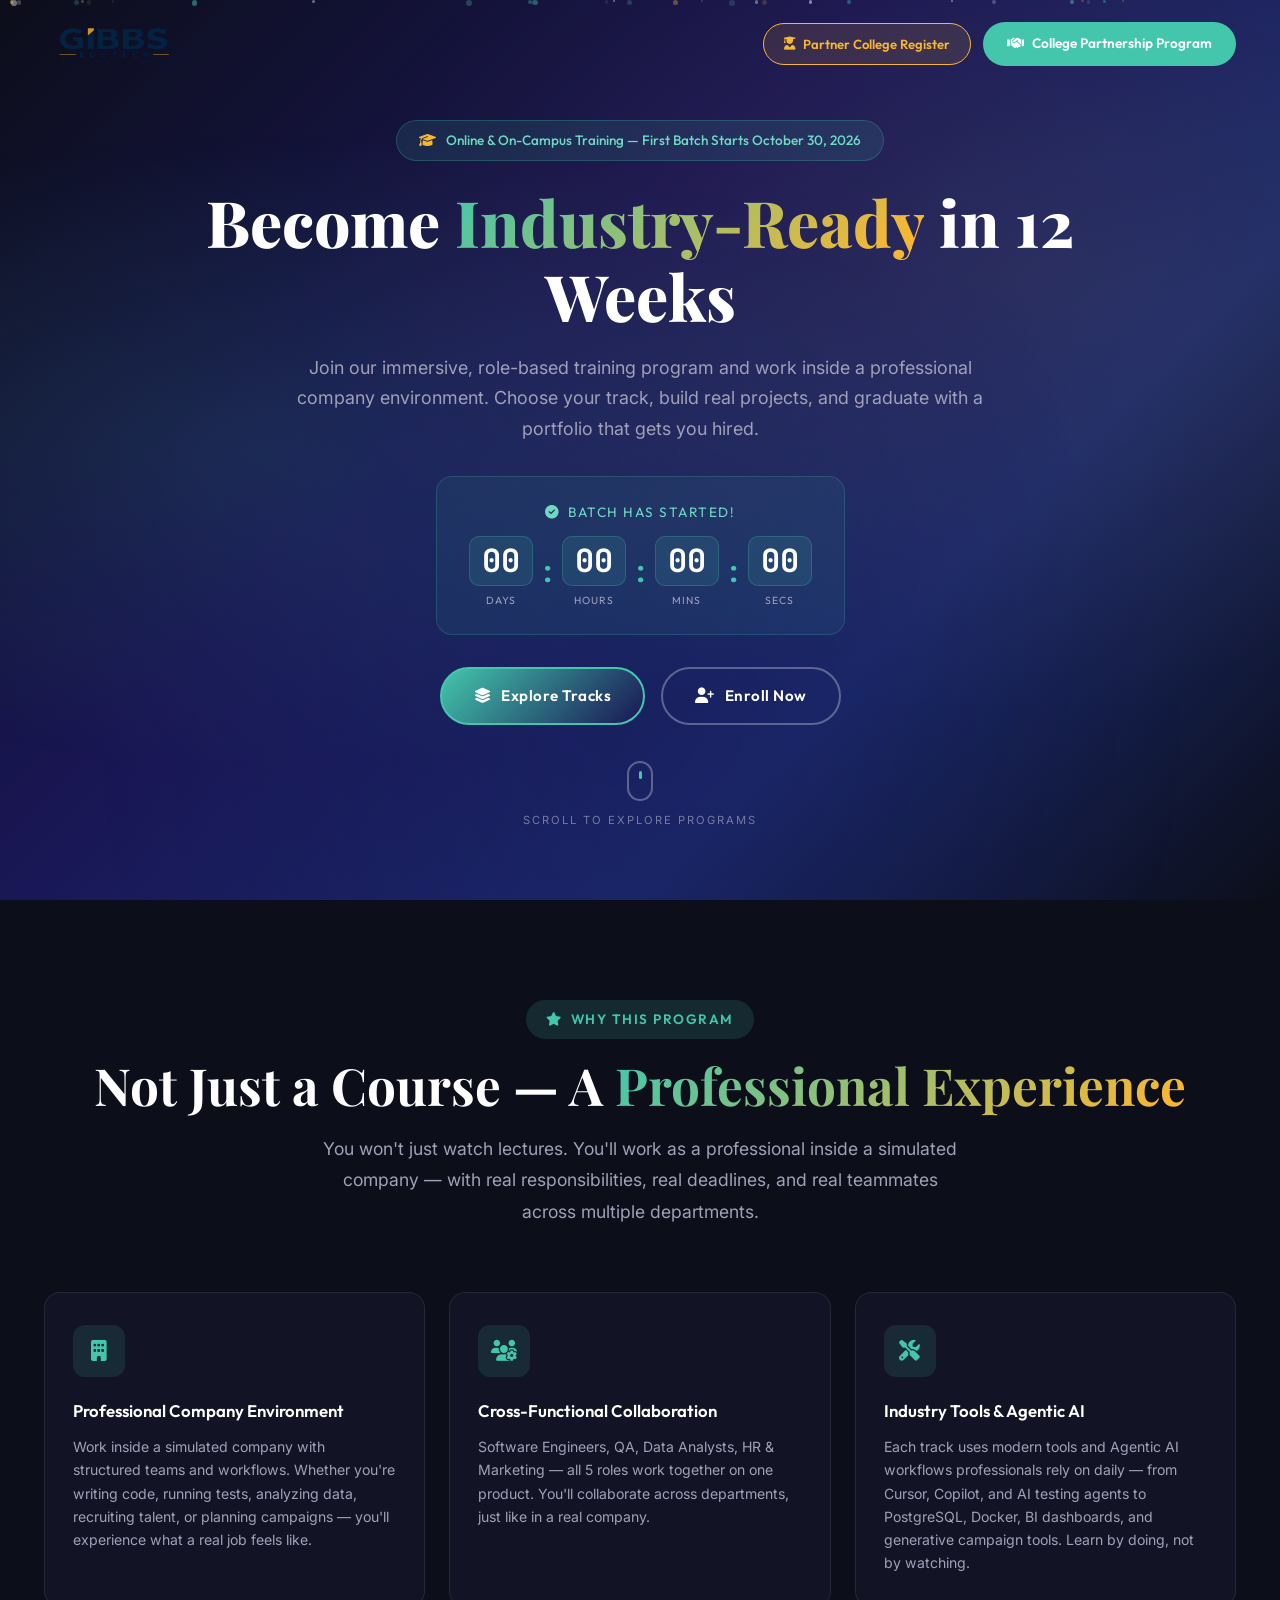
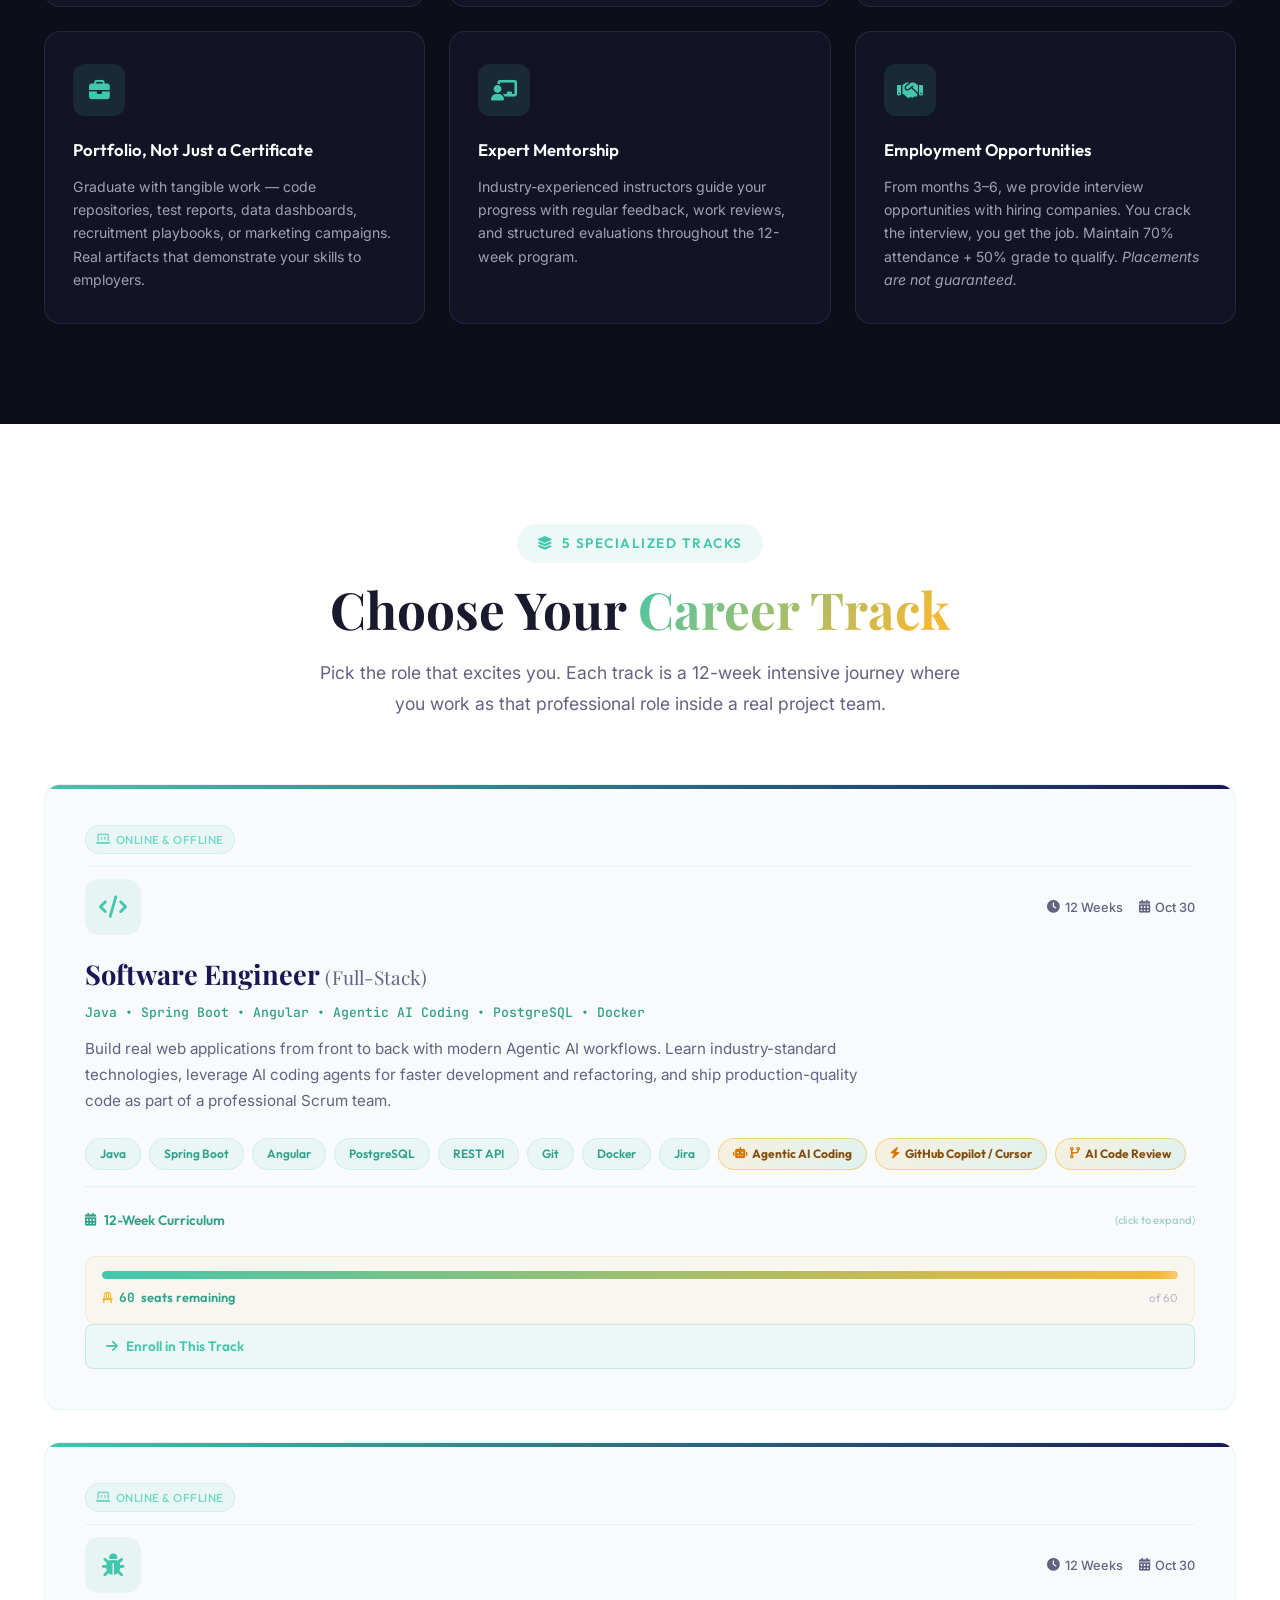
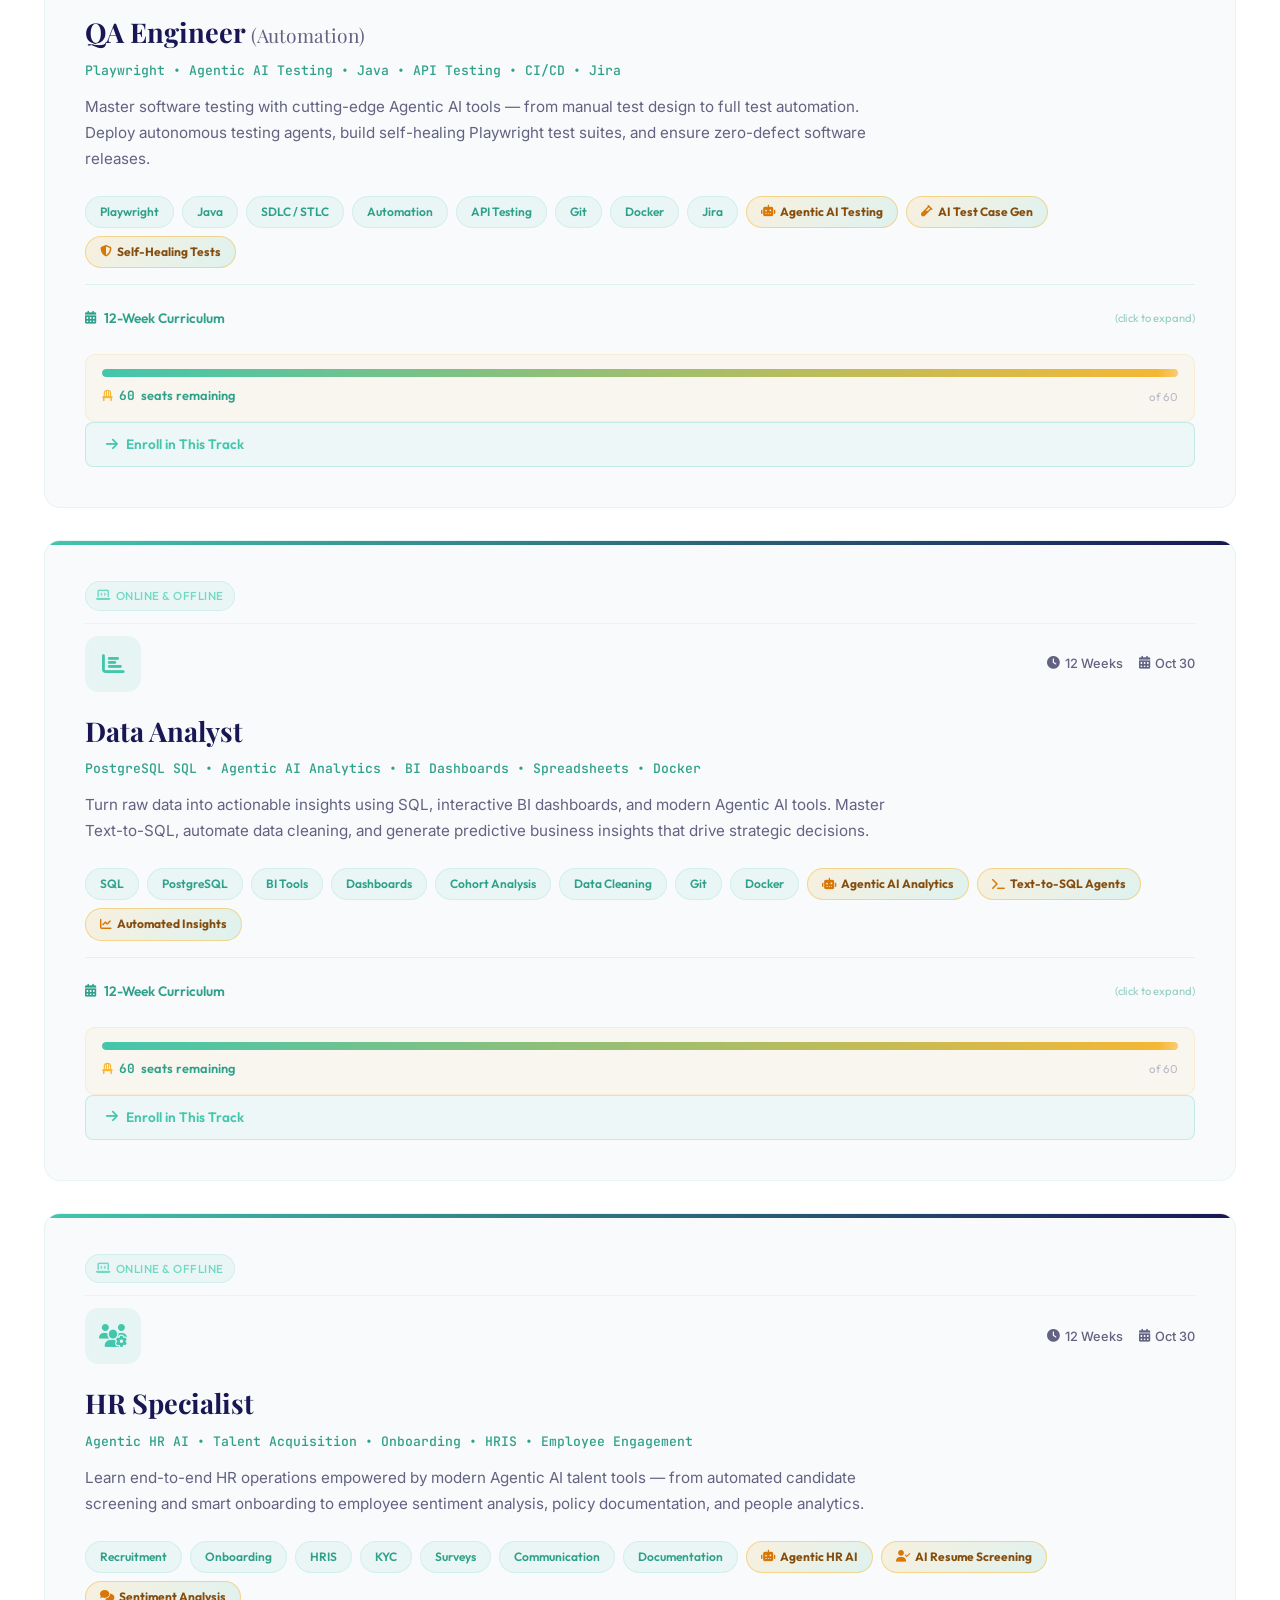
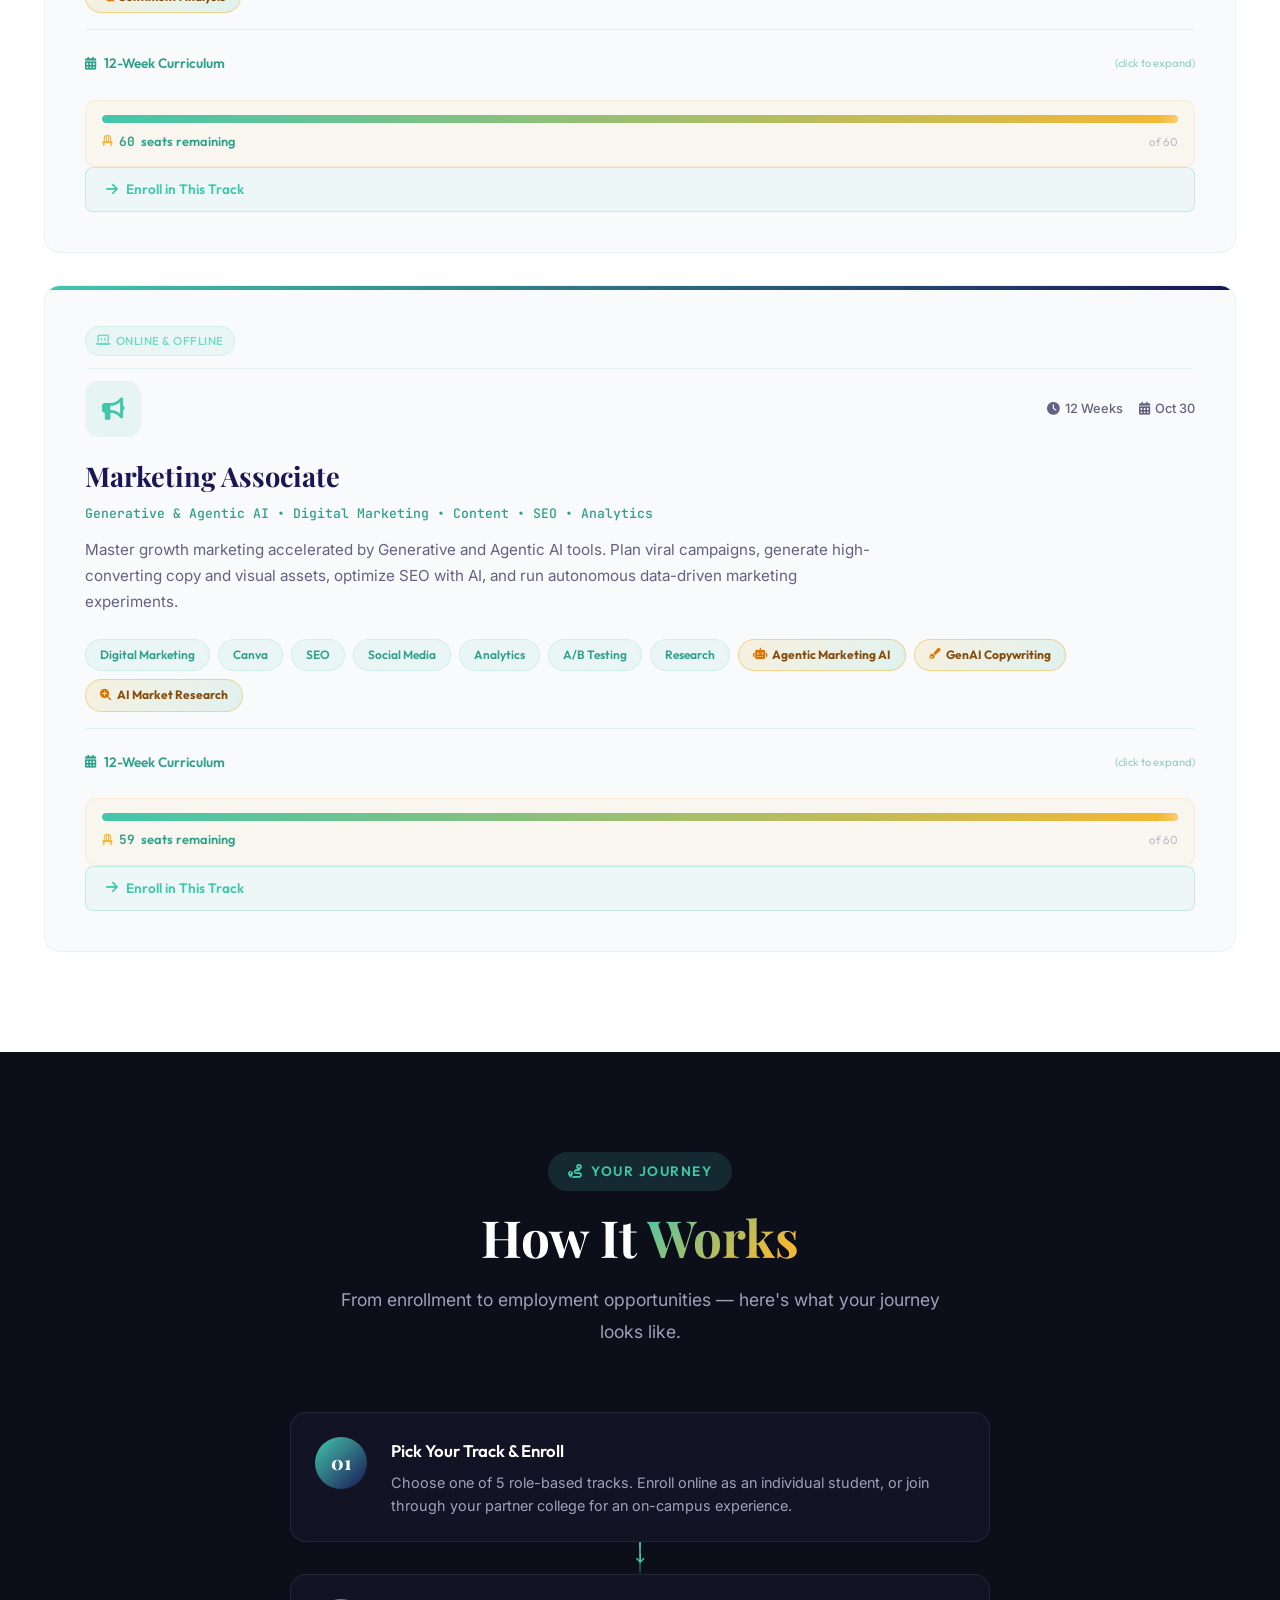
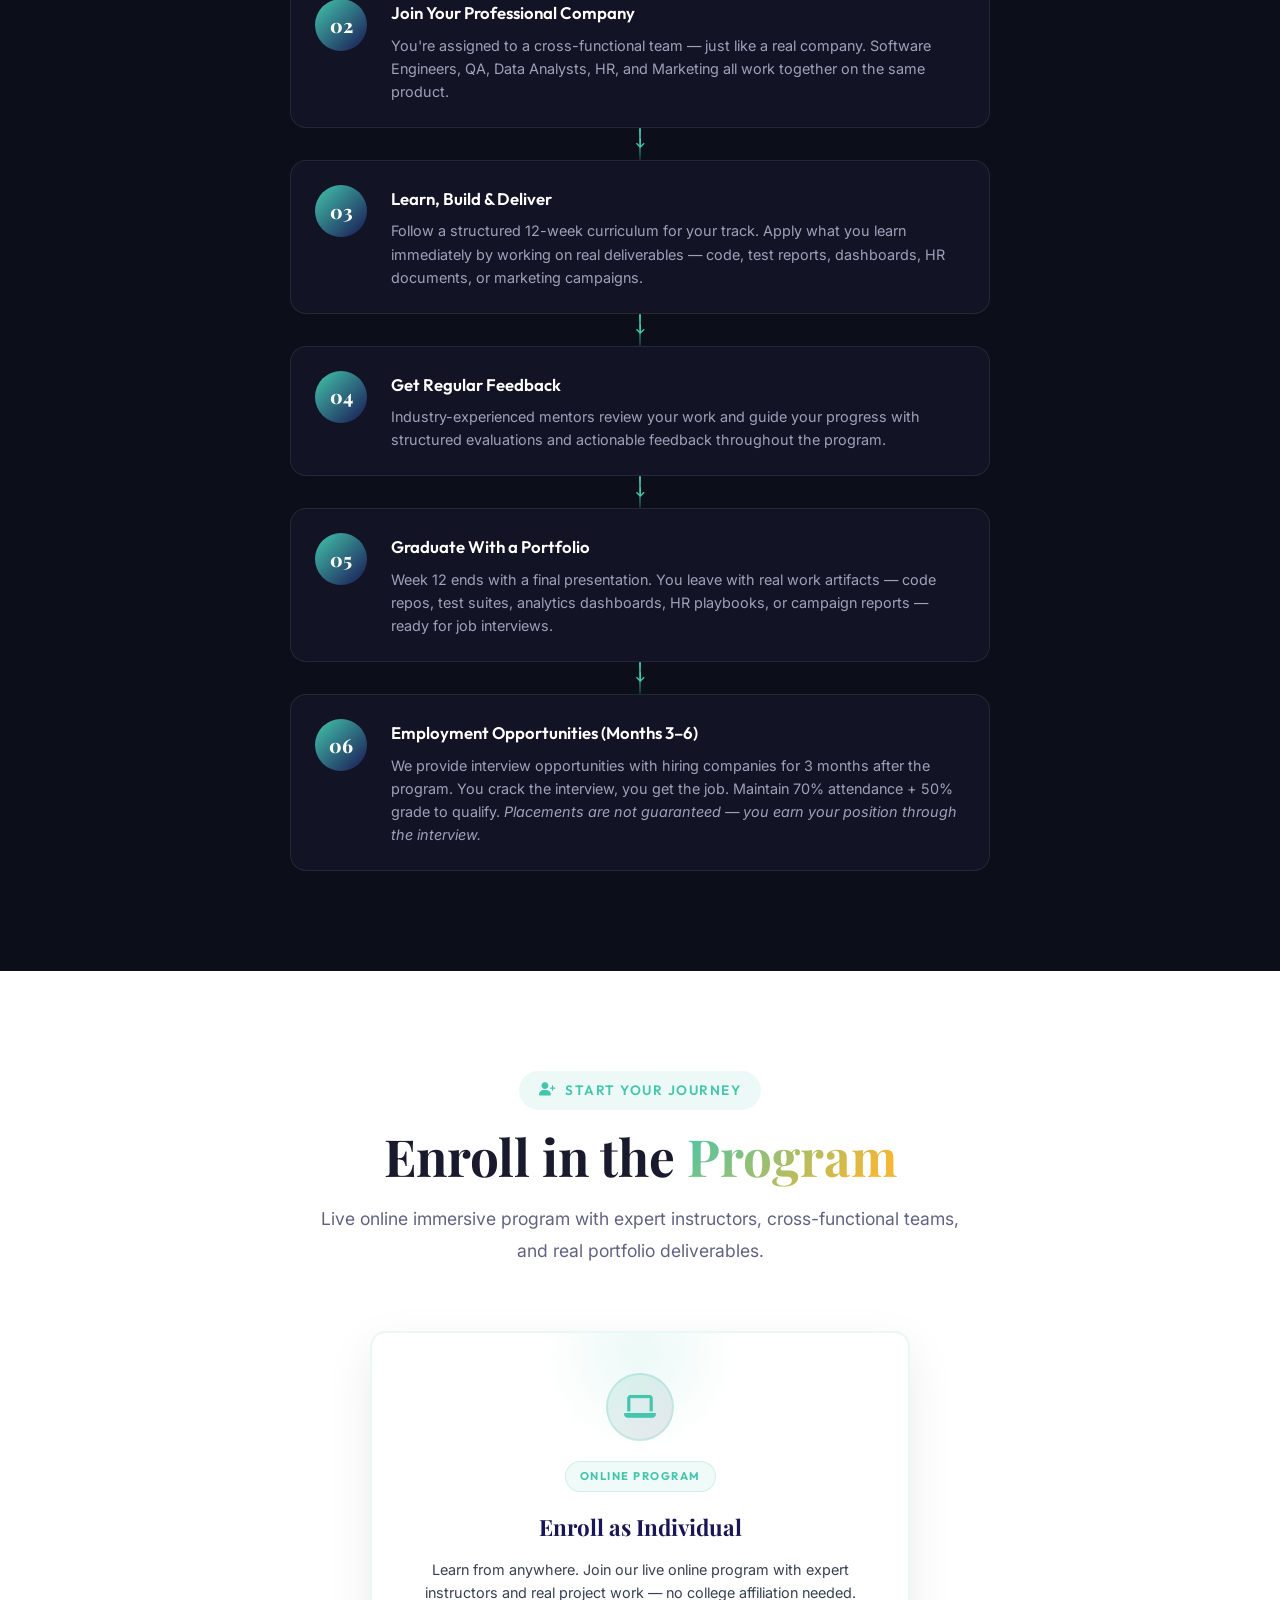
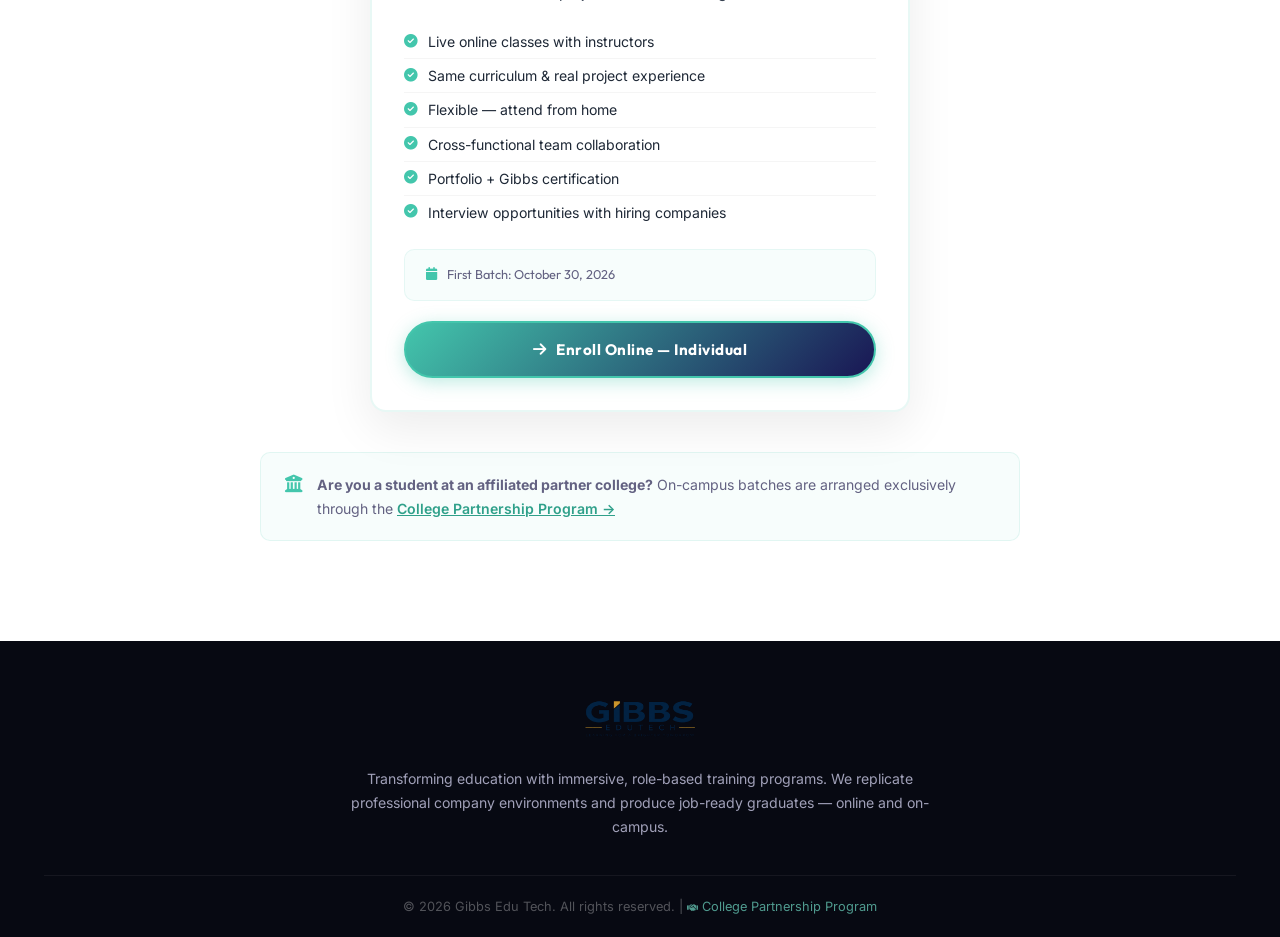
==== commit b99167c2: "fix: restore closed div in value-grid to fix layout nesting on index page" ====
--- a/index.html
+++ b/index.html
@@ -107,7 +107,8 @@
                 <div class="value-icon"><i class="fas fa-users-cog"></i></div>
                 <h4>Cross-Functional Collaboration</h4>
                 <p>Software Engineers, QA, Data Analysts, HR & Marketing — all 5 roles work together on one product. You'll collaborate across departments, just like in a real company.</p>
-                 <div class="value-card">
+            </div>
+            <div class="value-card">
                 <div class="value-icon"><i class="fas fa-tools"></i></div>
                 <h4>Industry Tools & Agentic AI</h4>
                 <p>Each track uses modern tools and Agentic AI workflows professionals rely on daily — from Cursor, Copilot, and AI testing agents to PostgreSQL, Docker, BI dashboards, and generative campaign tools. Learn by doing, not by watching.</p>
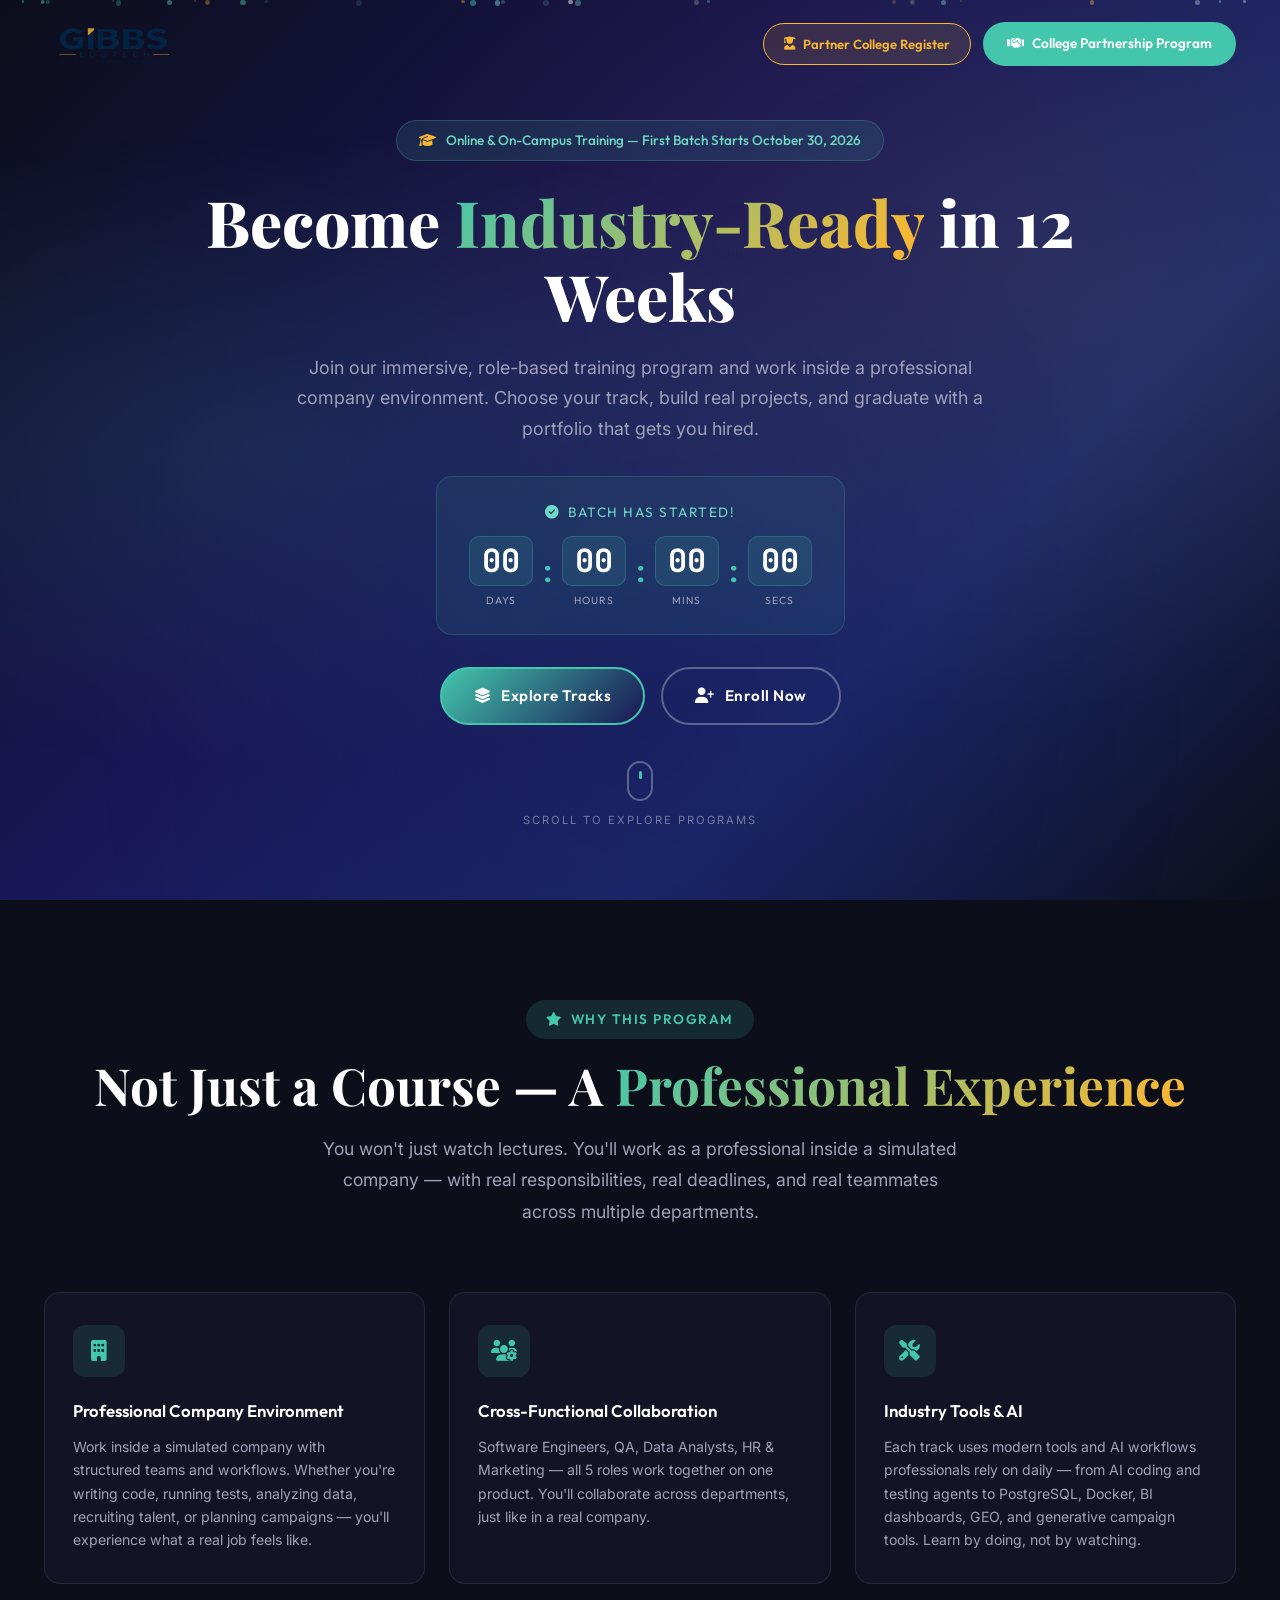
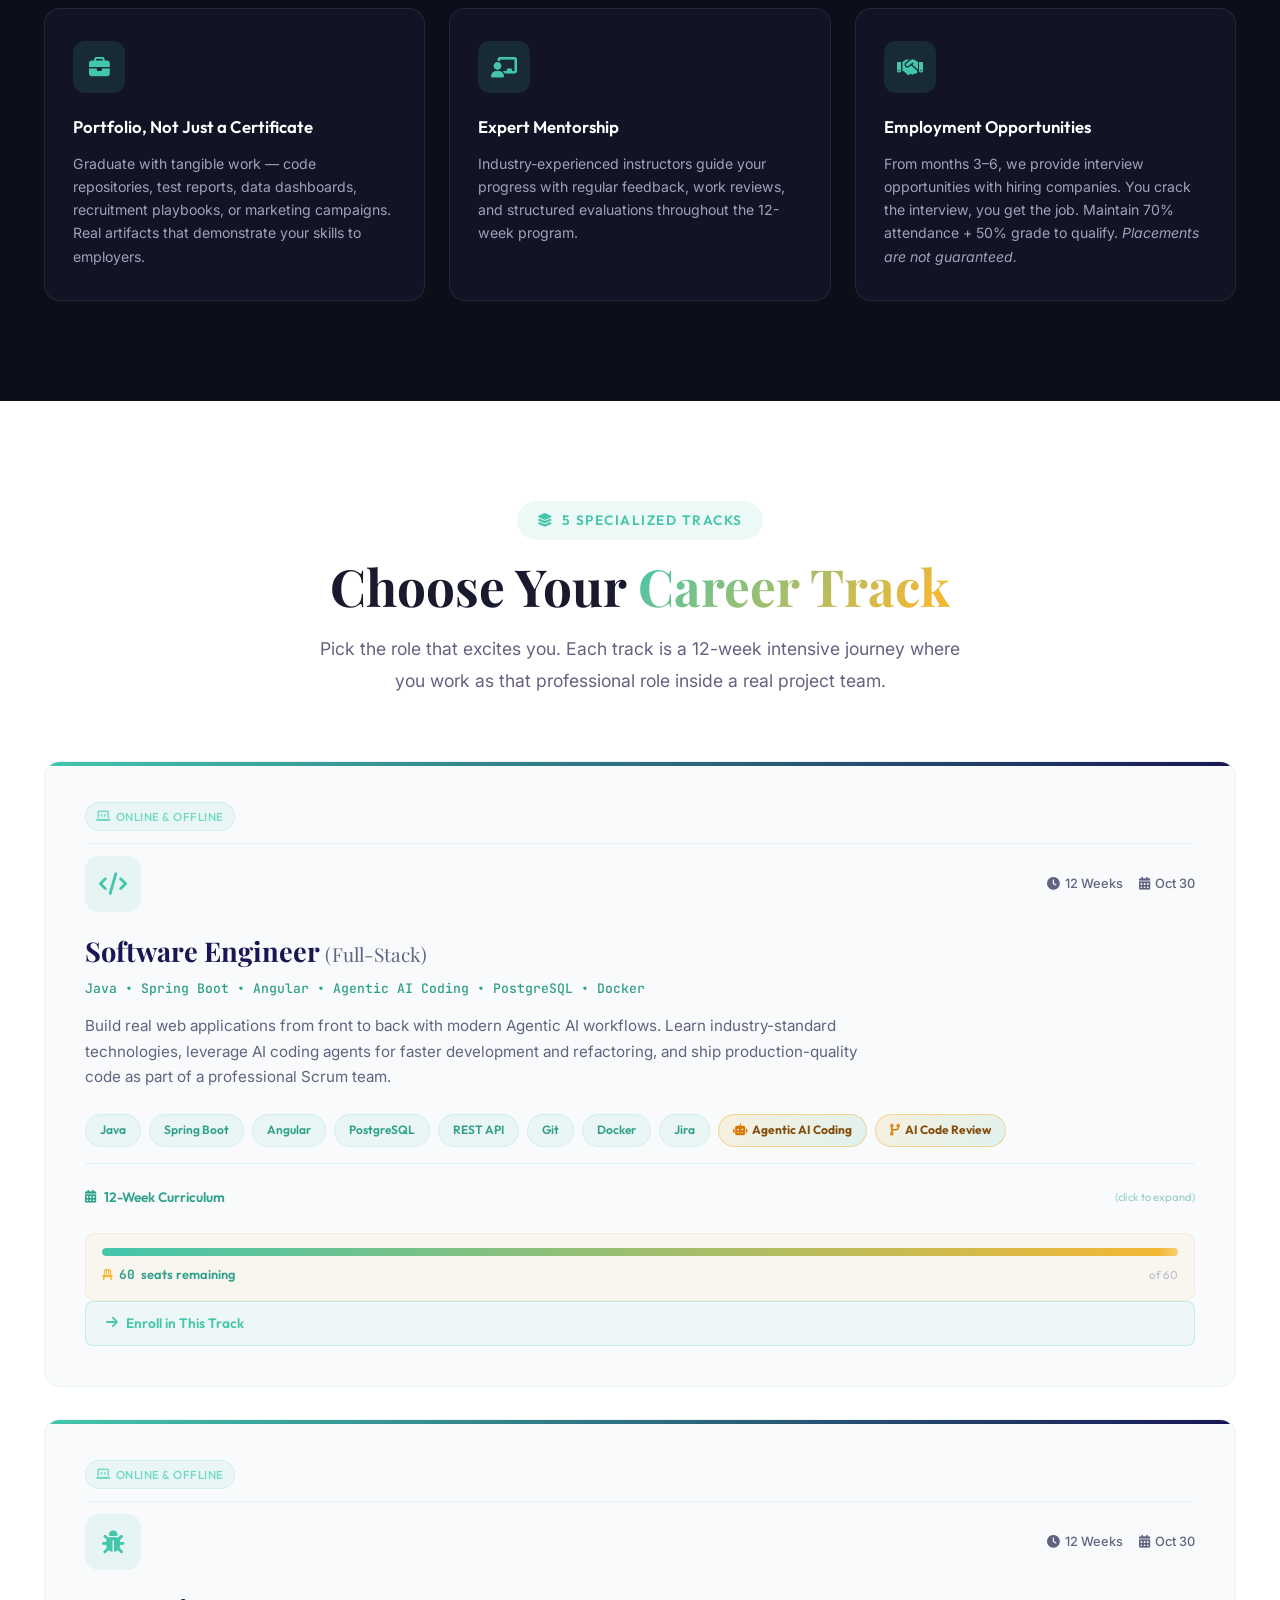
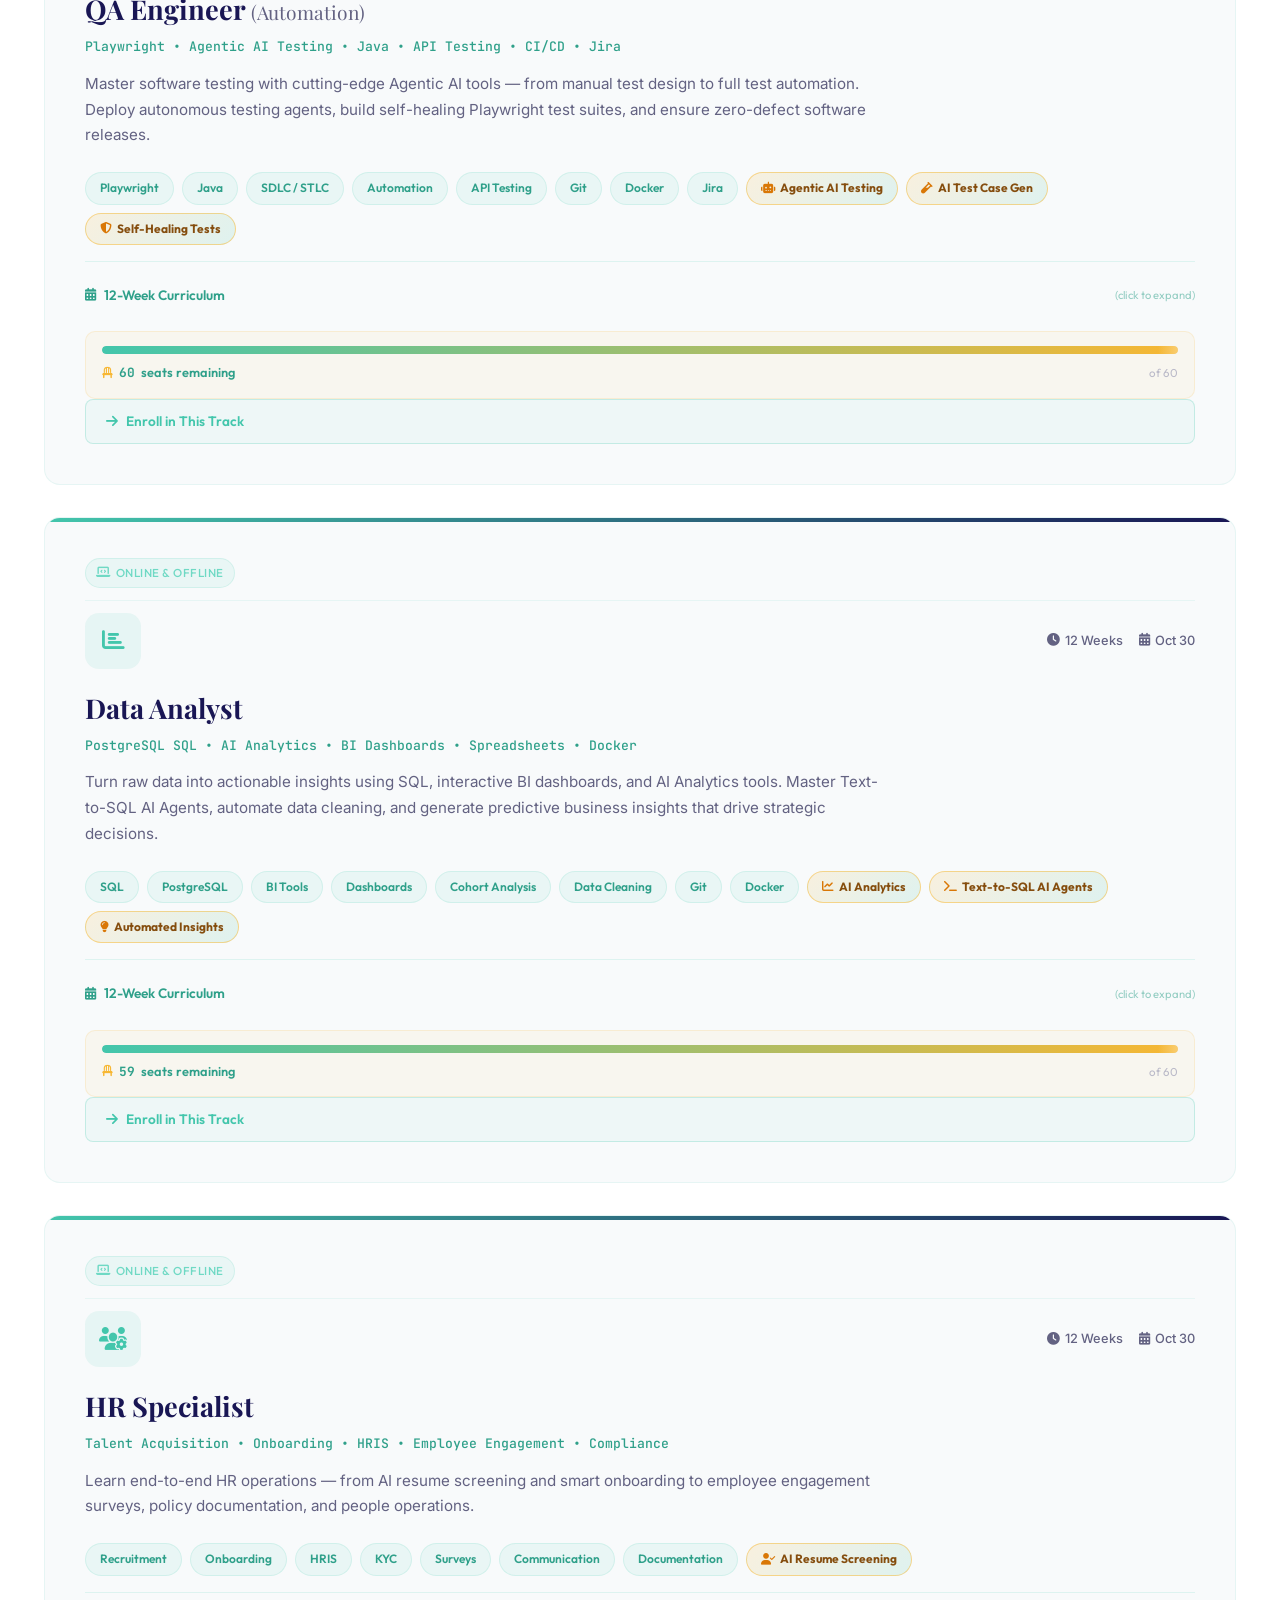
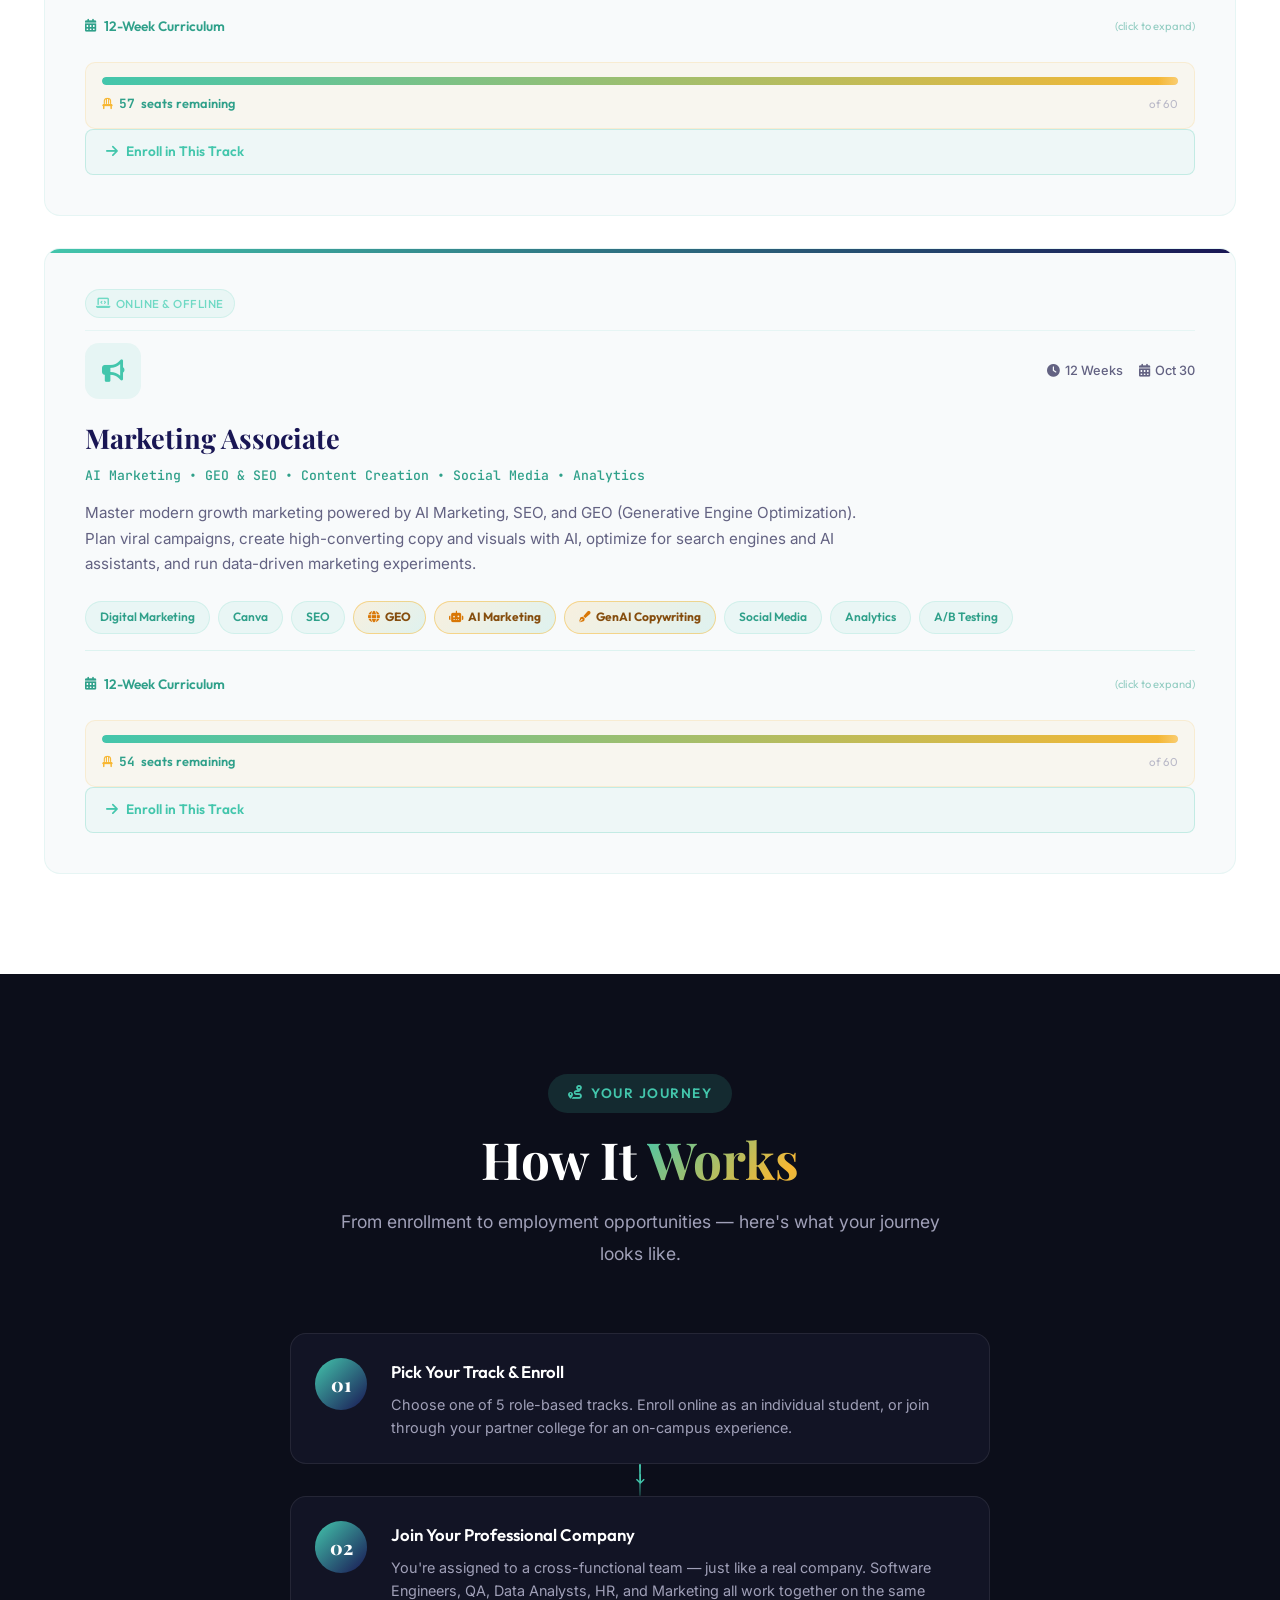
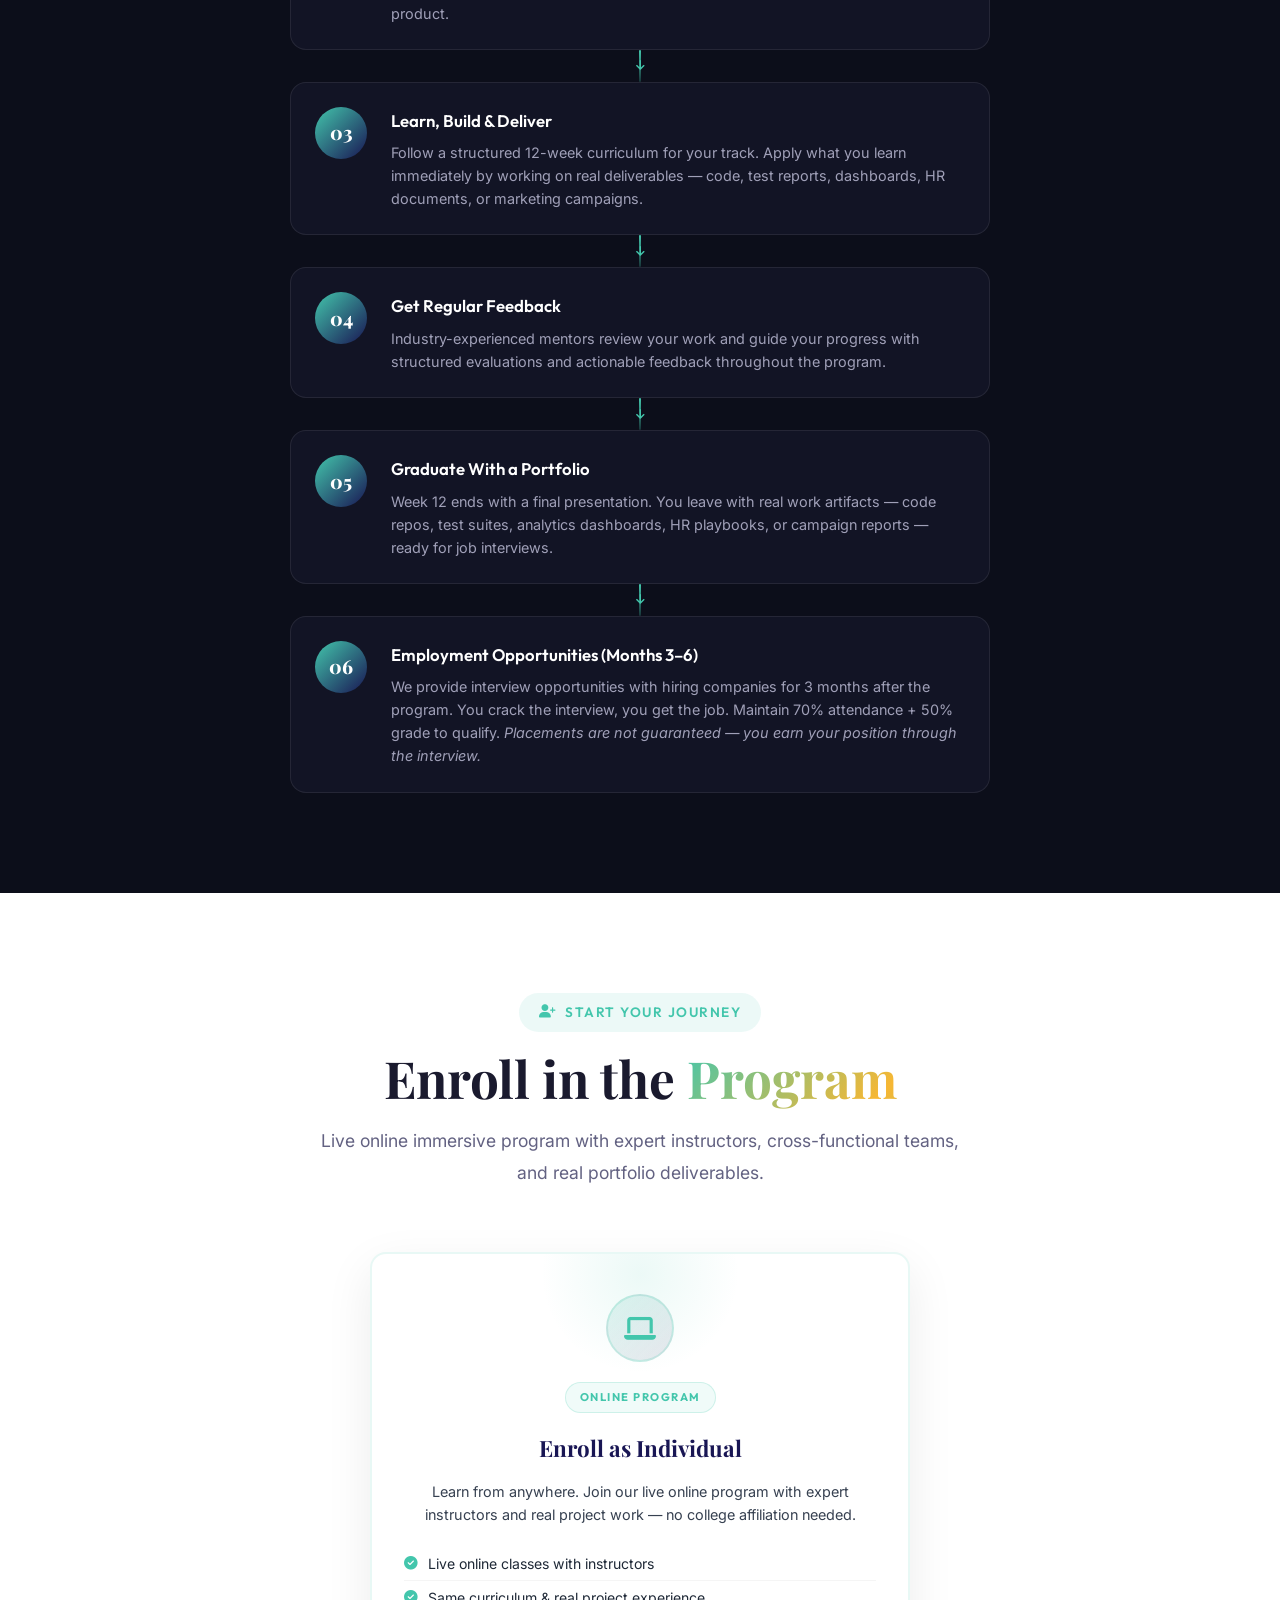
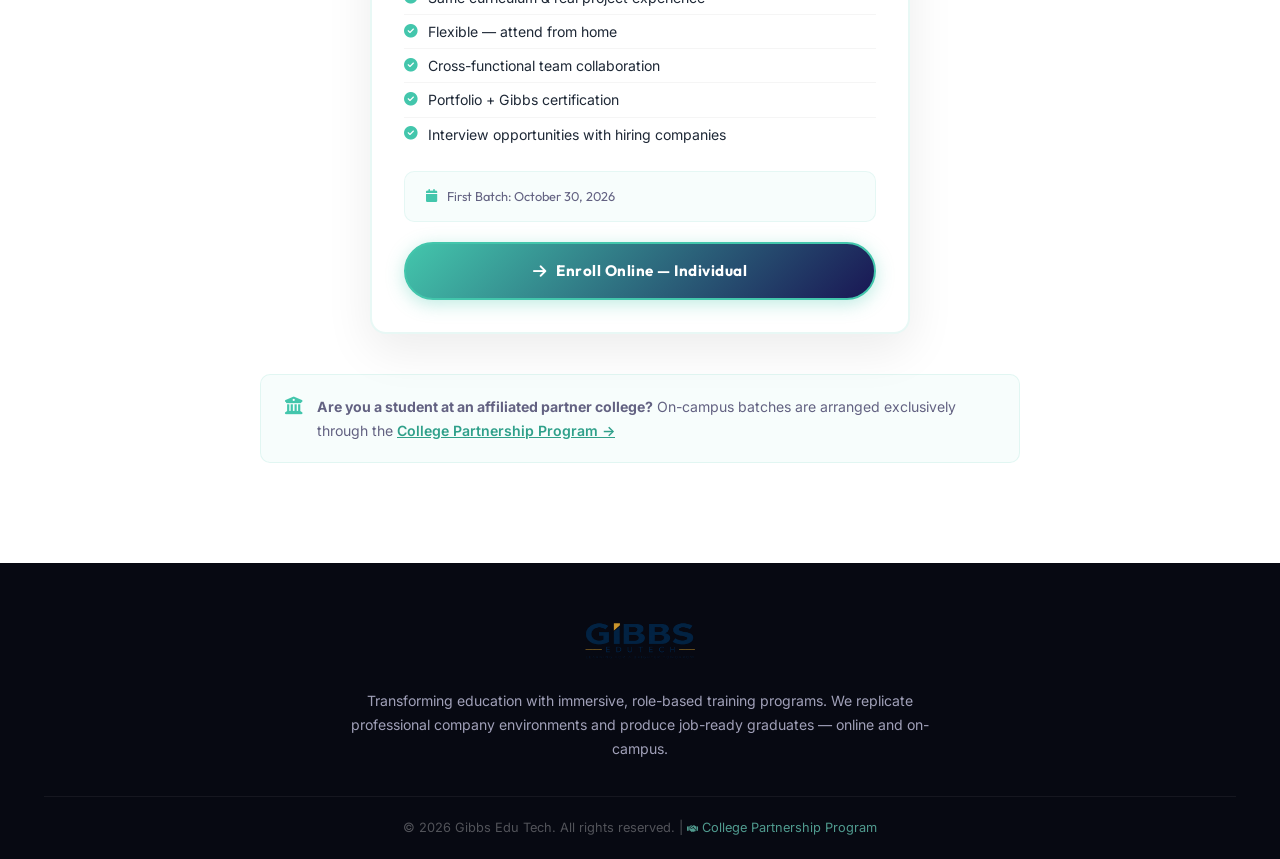
==== commit 8bf39265: "feat: refine career tracks (remove Copilot/Cursor, update AI Analytics, Text-to-SQL AI Agents, clean" ====
--- a/index.html
+++ b/index.html
@@ -110,8 +110,8 @@
             </div>
             <div class="value-card">
                 <div class="value-icon"><i class="fas fa-tools"></i></div>
-                <h4>Industry Tools & Agentic AI</h4>
-                <p>Each track uses modern tools and Agentic AI workflows professionals rely on daily — from Cursor, Copilot, and AI testing agents to PostgreSQL, Docker, BI dashboards, and generative campaign tools. Learn by doing, not by watching.</p>
+                <h4>Industry Tools & AI</h4>
+                <p>Each track uses modern tools and AI workflows professionals rely on daily — from AI coding and testing agents to PostgreSQL, Docker, BI dashboards, GEO, and generative campaign tools. Learn by doing, not by watching.</p>
             </div>
             <div class="value-card">
                 <div class="value-icon"><i class="fas fa-briefcase"></i></div>
@@ -160,7 +160,7 @@
                 <p class="program-tagline">Java • Spring Boot • Angular • Agentic AI Coding • PostgreSQL • Docker</p>
                 <p class="program-desc">Build real web applications from front to back with modern Agentic AI workflows. Learn industry-standard technologies, leverage AI coding agents for faster development and refactoring, and ship production-quality code as part of a professional Scrum team.</p>
                 <div class="program-skills">
-                    <span>Java</span><span>Spring Boot</span><span>Angular</span><span>PostgreSQL</span><span>REST API</span><span>Git</span><span>Docker</span><span>Jira</span><span class="skill-ai"><i class="fas fa-robot"></i> Agentic AI Coding</span><span class="skill-ai"><i class="fas fa-bolt"></i> GitHub Copilot / Cursor</span><span class="skill-ai"><i class="fas fa-code-branch"></i> AI Code Review</span>
+                    <span>Java</span><span>Spring Boot</span><span>Angular</span><span>PostgreSQL</span><span>REST API</span><span>Git</span><span>Docker</span><span>Jira</span><span class="skill-ai"><i class="fas fa-robot"></i> Agentic AI Coding</span><span class="skill-ai"><i class="fas fa-code-branch"></i> AI Code Review</span>
                 </div>
 
                 <!-- 12-Week Breakdown -->
@@ -171,7 +171,7 @@
                         <div class="week-block"><span class="week-label">Weeks 3–4</span><span class="week-topic">Spring Boot, REST APIs & AI-Assisted Architecture</span></div>
                         <div class="week-block"><span class="week-label">Weeks 5–6</span><span class="week-topic">Angular Frontend Development & UI State</span></div>
                         <div class="week-block"><span class="week-label">Weeks 7–8</span><span class="week-topic">PostgreSQL Database Design & Query Optimization</span></div>
-                        <div class="week-block"><span class="week-label">Weeks 9–10</span><span class="week-topic">Git, Docker & Agentic AI Dev Workflows (Copilot/Cursor)</span></div>
+                        <div class="week-block"><span class="week-label">Weeks 9–10</span><span class="week-topic">Git, Docker & Agentic AI Developer Workflows</span></div>
                         <div class="week-block"><span class="week-label">Weeks 11–12</span><span class="week-topic">Full-Stack Capstone Project & AI-Accelerated Portfolio</span></div>
                     </div>
                 </div>
@@ -251,10 +251,10 @@
                     </div>
                 </div>
                 <h3 class="program-name">Data Analyst</h3>
-                <p class="program-tagline">PostgreSQL SQL • Agentic AI Analytics • BI Dashboards • Spreadsheets • Docker</p>
-                <p class="program-desc">Turn raw data into actionable insights using SQL, interactive BI dashboards, and modern Agentic AI tools. Master Text-to-SQL, automate data cleaning, and generate predictive business insights that drive strategic decisions.</p>
+                <p class="program-tagline">PostgreSQL SQL • AI Analytics • BI Dashboards • Spreadsheets • Docker</p>
+                <p class="program-desc">Turn raw data into actionable insights using SQL, interactive BI dashboards, and AI Analytics tools. Master Text-to-SQL AI Agents, automate data cleaning, and generate predictive business insights that drive strategic decisions.</p>
                 <div class="program-skills">
-                    <span>SQL</span><span>PostgreSQL</span><span>BI Tools</span><span>Dashboards</span><span>Cohort Analysis</span><span>Data Cleaning</span><span>Git</span><span>Docker</span><span class="skill-ai"><i class="fas fa-robot"></i> Agentic AI Analytics</span><span class="skill-ai"><i class="fas fa-terminal"></i> Text-to-SQL Agents</span><span class="skill-ai"><i class="fas fa-chart-line"></i> Automated Insights</span>
+                    <span>SQL</span><span>PostgreSQL</span><span>BI Tools</span><span>Dashboards</span><span>Cohort Analysis</span><span>Data Cleaning</span><span>Git</span><span>Docker</span><span class="skill-ai"><i class="fas fa-chart-line"></i> AI Analytics</span><span class="skill-ai"><i class="fas fa-terminal"></i> Text-to-SQL AI Agents</span><span class="skill-ai"><i class="fas fa-lightbulb"></i> Automated Insights</span>
                 </div>
 
                 <!-- 12-Week Breakdown -->
@@ -262,10 +262,10 @@
                     <h4 class="curriculum-toggle"><i class="fas fa-calendar-alt"></i> 12-Week Curriculum <span class="toggle-hint">(click to expand)</span></h4>
                     <div class="curriculum-weeks" style="display: none;">
                         <div class="week-block"><span class="week-label">Weeks 1–2</span><span class="week-topic">SQL Fundamentals & PostgreSQL Setup</span></div>
-                        <div class="week-block"><span class="week-label">Weeks 3–4</span><span class="week-topic">Advanced SQL, Data Modeling & Text-to-SQL AI</span></div>
+                        <div class="week-block"><span class="week-label">Weeks 3–4</span><span class="week-topic">Advanced SQL, Data Modeling & Text-to-SQL AI Agents</span></div>
                         <div class="week-block"><span class="week-label">Weeks 5–6</span><span class="week-topic">Data Cleaning & AI-Assisted Transformation</span></div>
                         <div class="week-block"><span class="week-label">Weeks 7–8</span><span class="week-topic">BI Tools & Interactive Dashboard Building with AI</span></div>
-                        <div class="week-block"><span class="week-label">Weeks 9–10</span><span class="week-topic">Cohort Analysis, Reporting & Agentic Insights</span></div>
+                        <div class="week-block"><span class="week-label">Weeks 9–10</span><span class="week-topic">Cohort Analysis, Reporting & AI Analytics</span></div>
                         <div class="week-block"><span class="week-label">Weeks 11–12</span><span class="week-topic">Analytics Capstone Project & Executive Portfolio</span></div>
                     </div>
                 </div>
@@ -298,22 +298,22 @@
                     </div>
                 </div>
                 <h3 class="program-name">HR Specialist</h3>
-                <p class="program-tagline">Agentic HR AI • Talent Acquisition • Onboarding • HRIS • Employee Engagement</p>
-                <p class="program-desc">Learn end-to-end HR operations empowered by modern Agentic AI talent tools — from automated candidate screening and smart onboarding to employee sentiment analysis, policy documentation, and people analytics.</p>
+                <p class="program-tagline">Talent Acquisition • Onboarding • HRIS • Employee Engagement • Compliance</p>
+                <p class="program-desc">Learn end-to-end HR operations — from AI resume screening and smart onboarding to employee engagement surveys, policy documentation, and people operations.</p>
                 <div class="program-skills">
-                    <span>Recruitment</span><span>Onboarding</span><span>HRIS</span><span>KYC</span><span>Surveys</span><span>Communication</span><span>Documentation</span><span class="skill-ai"><i class="fas fa-robot"></i> Agentic HR AI</span><span class="skill-ai"><i class="fas fa-user-check"></i> AI Resume Screening</span><span class="skill-ai"><i class="fas fa-comments"></i> Sentiment Analysis</span>
+                    <span>Recruitment</span><span>Onboarding</span><span>HRIS</span><span>KYC</span><span>Surveys</span><span>Communication</span><span>Documentation</span><span class="skill-ai"><i class="fas fa-user-check"></i> AI Resume Screening</span>
                 </div>
 
                 <!-- 12-Week Breakdown -->
                 <div class="track-curriculum">
                     <h4 class="curriculum-toggle"><i class="fas fa-calendar-alt"></i> 12-Week Curriculum <span class="toggle-hint">(click to expand)</span></h4>
                     <div class="curriculum-weeks" style="display: none;">
-                        <div class="week-block"><span class="week-label">Weeks 1–2</span><span class="week-topic">HR Fundamentals & AI-Assisted Job Descriptions</span></div>
-                        <div class="week-block"><span class="week-label">Weeks 3–4</span><span class="week-topic">Talent Acquisition & AI Candidate Screening Agents</span></div>
+                        <div class="week-block"><span class="week-label">Weeks 1–2</span><span class="week-topic">HR Fundamentals & Recruitment Basics</span></div>
+                        <div class="week-block"><span class="week-label">Weeks 3–4</span><span class="week-topic">Talent Acquisition & AI Candidate Screening</span></div>
                         <div class="week-block"><span class="week-label">Weeks 5–6</span><span class="week-topic">Onboarding Automation, KYC & Documentation</span></div>
-                        <div class="week-block"><span class="week-label">Weeks 7–8</span><span class="week-topic">Employee Engagement, Surveys & AI Sentiment Analysis</span></div>
+                        <div class="week-block"><span class="week-label">Weeks 7–8</span><span class="week-topic">Employee Engagement & Feedback Surveys</span></div>
                         <div class="week-block"><span class="week-label">Weeks 9–10</span><span class="week-topic">HR Operations, Compliance & Workflow Automation</span></div>
-                        <div class="week-block"><span class="week-label">Weeks 11–12</span><span class="week-topic">AI-Driven HR Strategy Capstone & Portfolio</span></div>
+                        <div class="week-block"><span class="week-label">Weeks 11–12</span><span class="week-topic">HR Strategy Capstone Project & Portfolio</span></div>
                     </div>
                 </div>
 
@@ -345,21 +345,21 @@
                     </div>
                 </div>
                 <h3 class="program-name">Marketing Associate</h3>
-                <p class="program-tagline">Generative & Agentic AI • Digital Marketing • Content • SEO • Analytics</p>
-                <p class="program-desc">Master growth marketing accelerated by Generative and Agentic AI tools. Plan viral campaigns, generate high-converting copy and visual assets, optimize SEO with AI, and run autonomous data-driven marketing experiments.</p>
+                <p class="program-tagline">AI Marketing • GEO & SEO • Content Creation • Social Media • Analytics</p>
+                <p class="program-desc">Master modern growth marketing powered by AI Marketing, SEO, and GEO (Generative Engine Optimization). Plan viral campaigns, create high-converting copy and visuals with AI, optimize for search engines and AI assistants, and run data-driven marketing experiments.</p>
                 <div class="program-skills">
-                    <span>Digital Marketing</span><span>Canva</span><span>SEO</span><span>Social Media</span><span>Analytics</span><span>A/B Testing</span><span>Research</span><span class="skill-ai"><i class="fas fa-robot"></i> Agentic Marketing AI</span><span class="skill-ai"><i class="fas fa-pen-fancy"></i> GenAI Copywriting</span><span class="skill-ai"><i class="fas fa-search-plus"></i> AI Market Research</span>
+                    <span>Digital Marketing</span><span>Canva</span><span>SEO</span><span class="skill-ai"><i class="fas fa-globe"></i> GEO</span><span class="skill-ai"><i class="fas fa-robot"></i> AI Marketing</span><span class="skill-ai"><i class="fas fa-pen-fancy"></i> GenAI Copywriting</span><span>Social Media</span><span>Analytics</span><span>A/B Testing</span>
                 </div>
 
                 <!-- 12-Week Breakdown -->
                 <div class="track-curriculum">
                     <h4 class="curriculum-toggle"><i class="fas fa-calendar-alt"></i> 12-Week Curriculum <span class="toggle-hint">(click to expand)</span></h4>
                     <div class="curriculum-weeks" style="display: none;">
-                        <div class="week-block"><span class="week-label">Weeks 1–2</span><span class="week-topic">Marketing Fundamentals & AI Market Research</span></div>
-                        <div class="week-block"><span class="week-label">Weeks 3–4</span><span class="week-topic">Digital Marketing & AI-Driven SEO Optimization</span></div>
+                        <div class="week-block"><span class="week-label">Weeks 1–2</span><span class="week-topic">Marketing Fundamentals & Market Research</span></div>
+                        <div class="week-block"><span class="week-label">Weeks 3–4</span><span class="week-topic">Digital Marketing, SEO & GEO (Generative Engine Optimization)</span></div>
                         <div class="week-block"><span class="week-label">Weeks 5–6</span><span class="week-topic">Generative AI Content Creation (Copy & Creatives)</span></div>
                         <div class="week-block"><span class="week-label">Weeks 7–8</span><span class="week-topic">Multichannel Campaign Planning & Execution</span></div>
-                        <div class="week-block"><span class="week-label">Weeks 9–10</span><span class="week-topic">Marketing Analytics, A/B Testing & Agentic Optimization</span></div>
+                        <div class="week-block"><span class="week-label">Weeks 9–10</span><span class="week-topic">Marketing Analytics, A/B Testing & AI Marketing Campaigns</span></div>
                         <div class="week-block"><span class="week-label">Weeks 11–12</span><span class="week-topic">AI-Powered Marketing Capstone & Portfolio</span></div>
                     </div>
                 </div>
